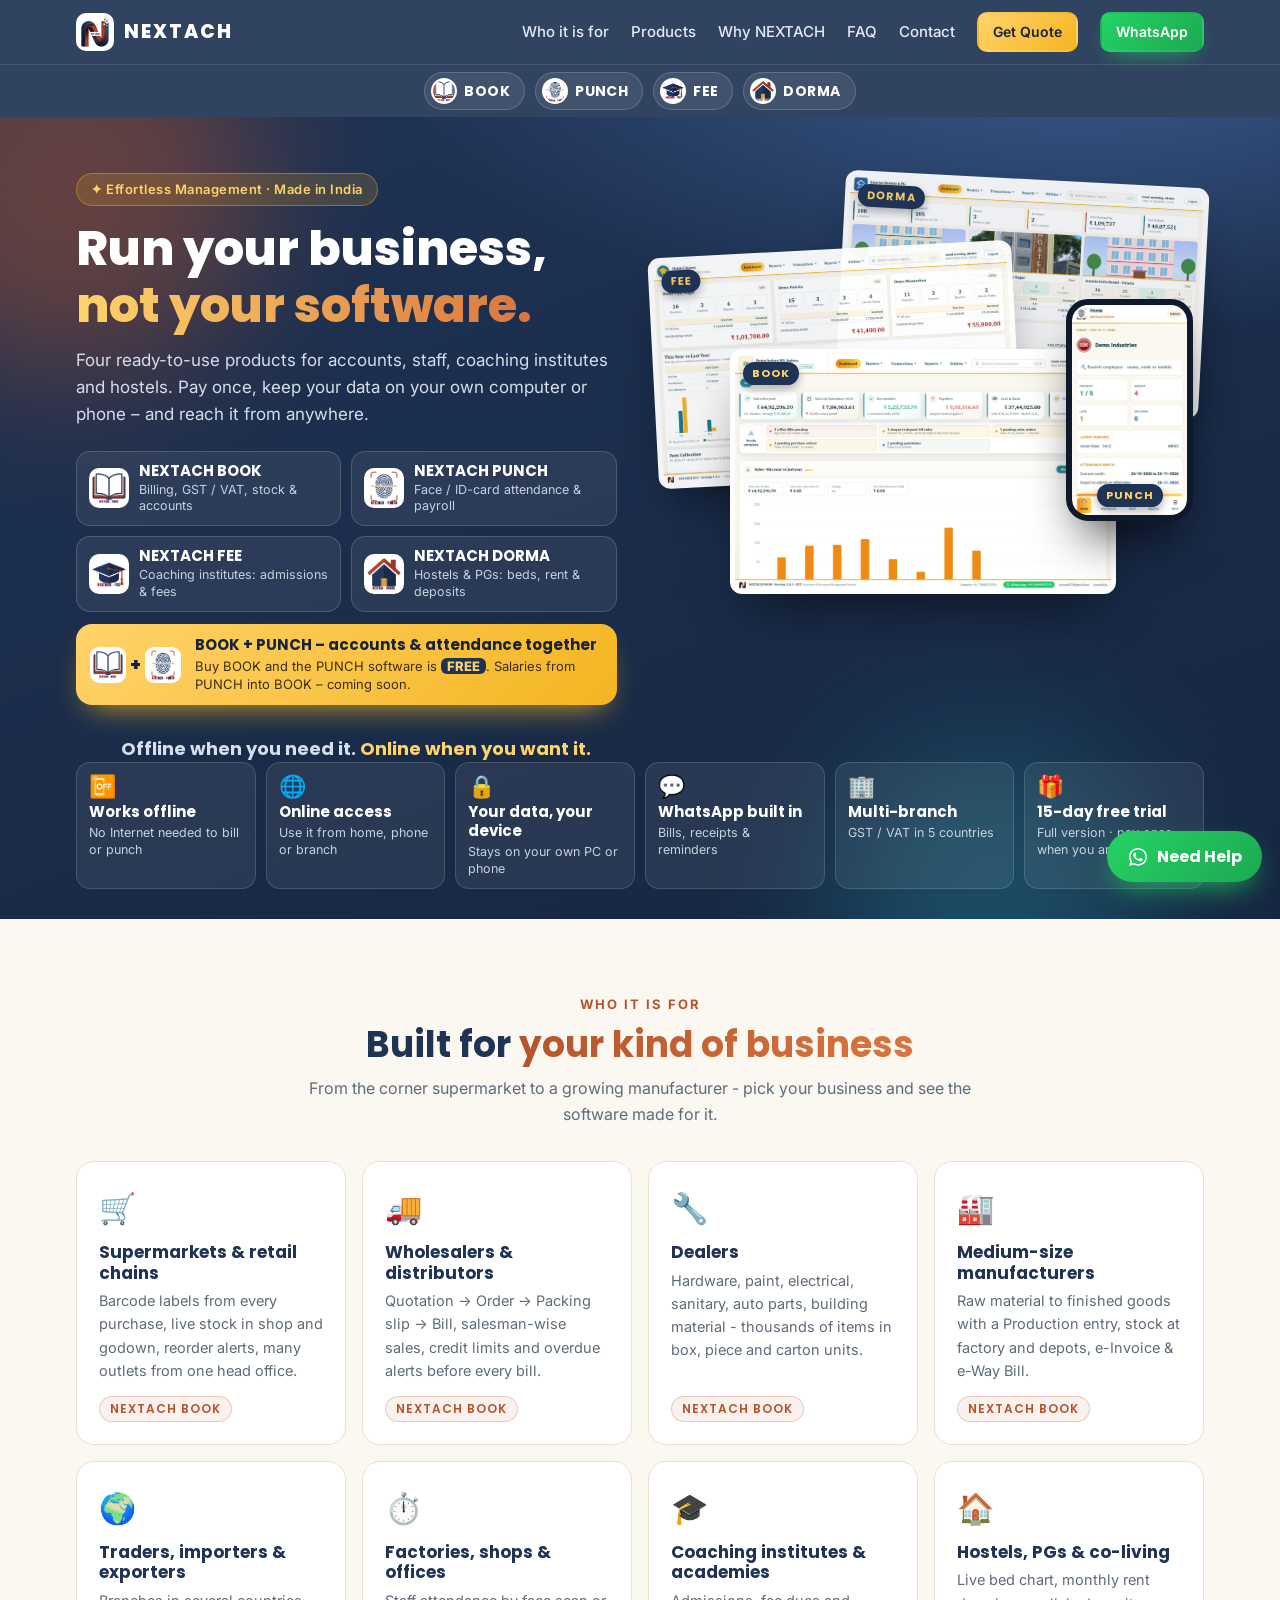
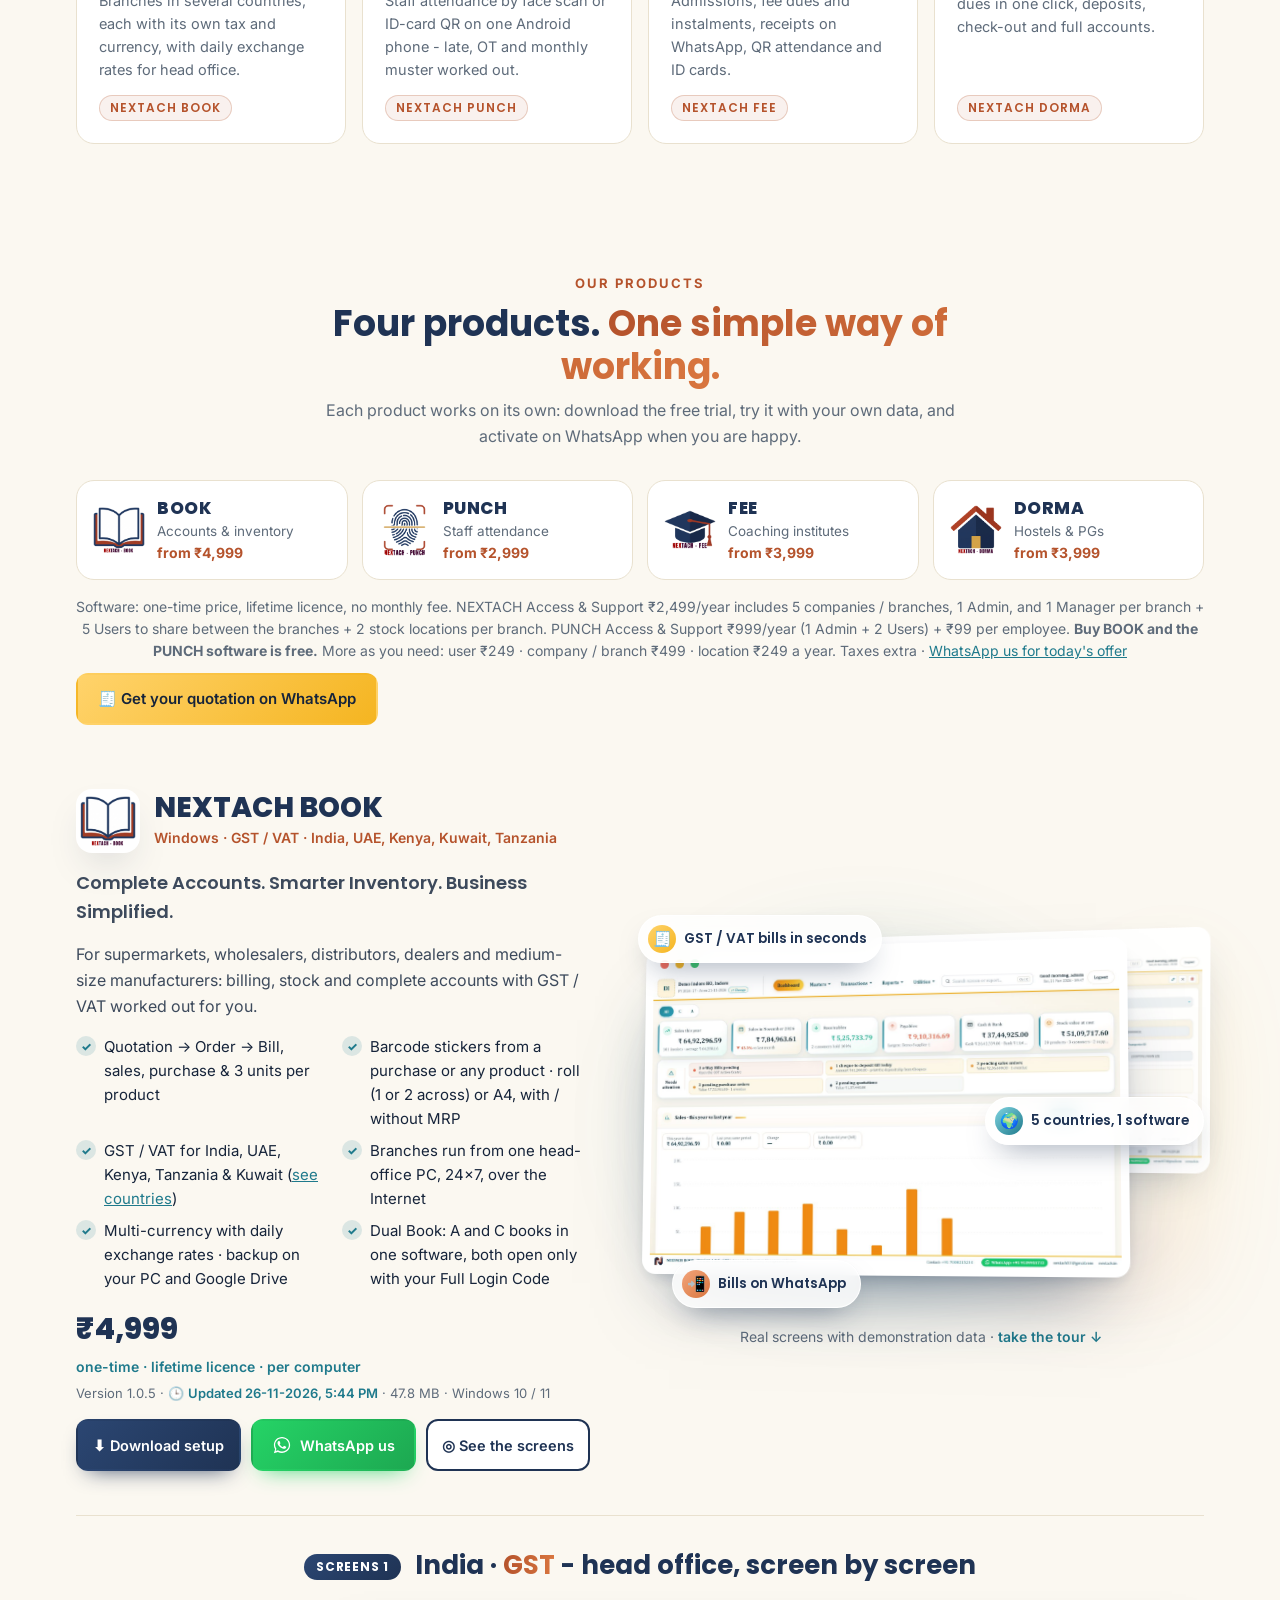
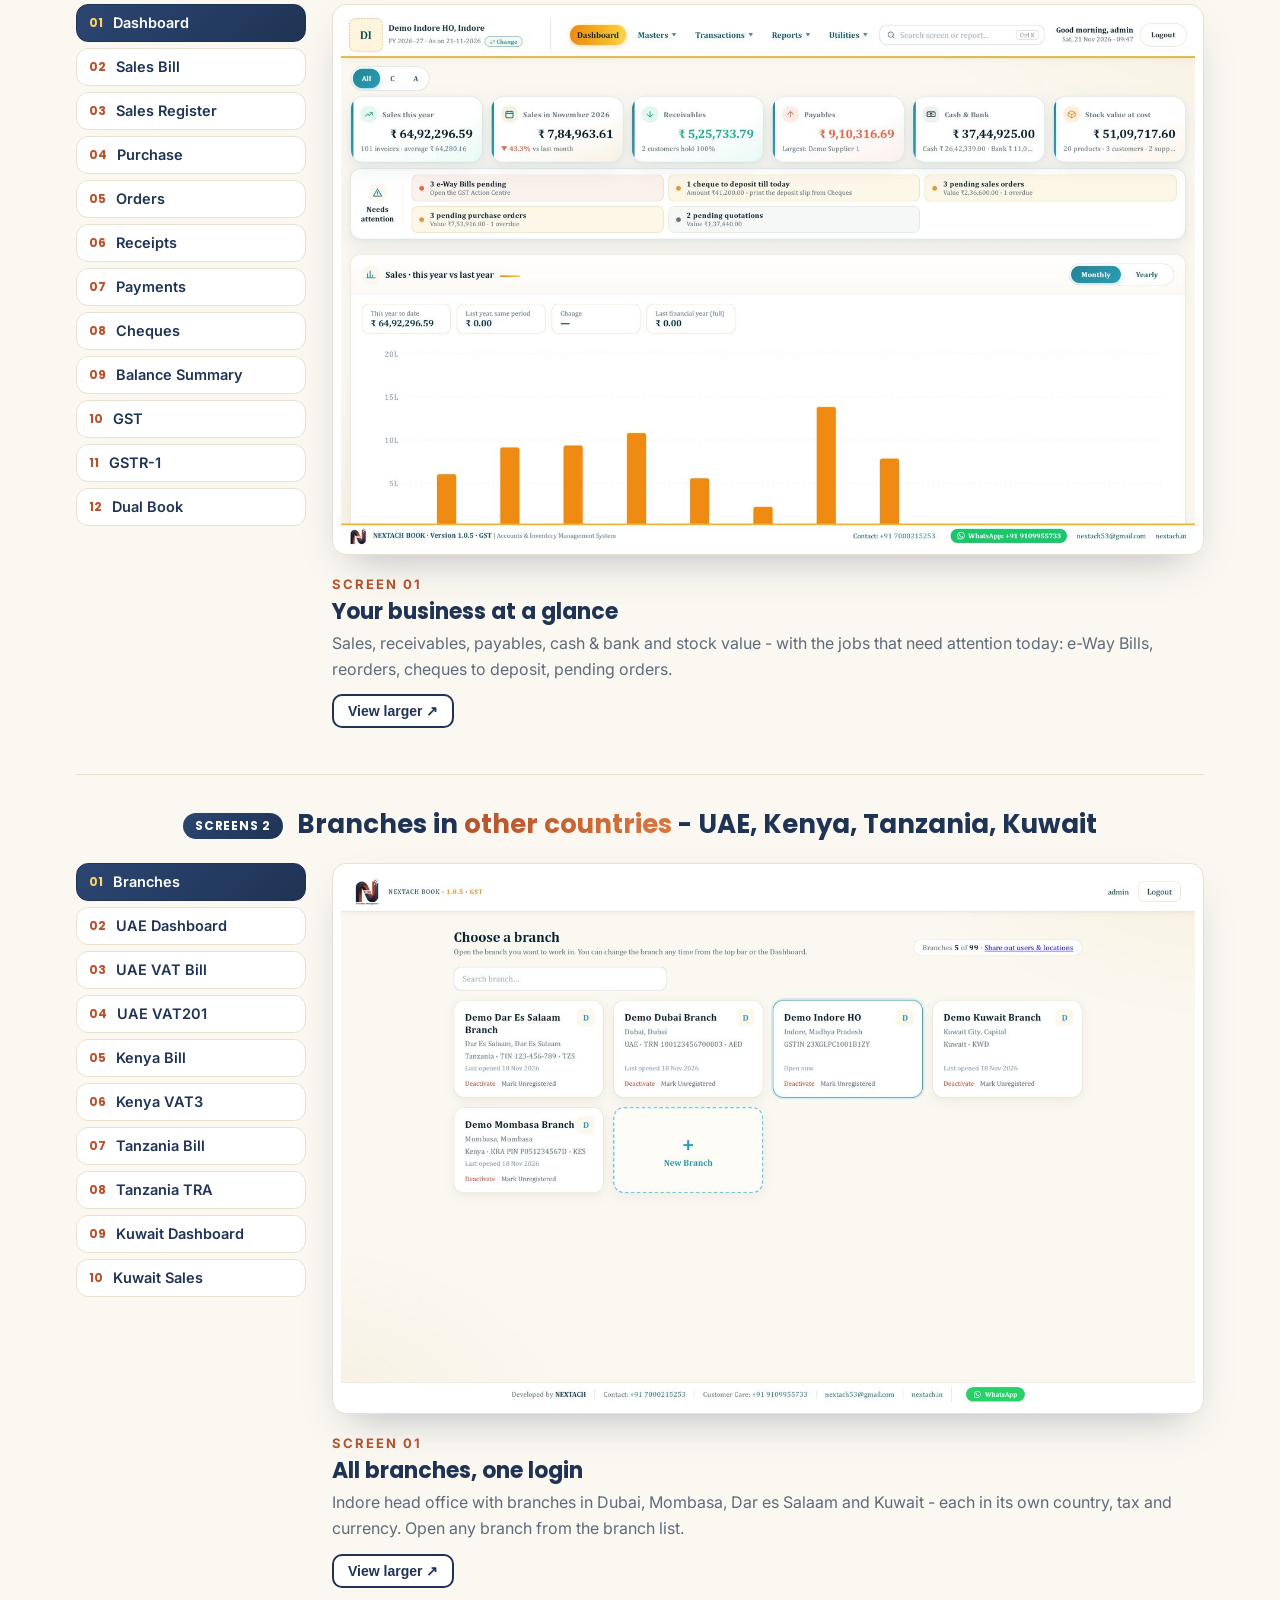
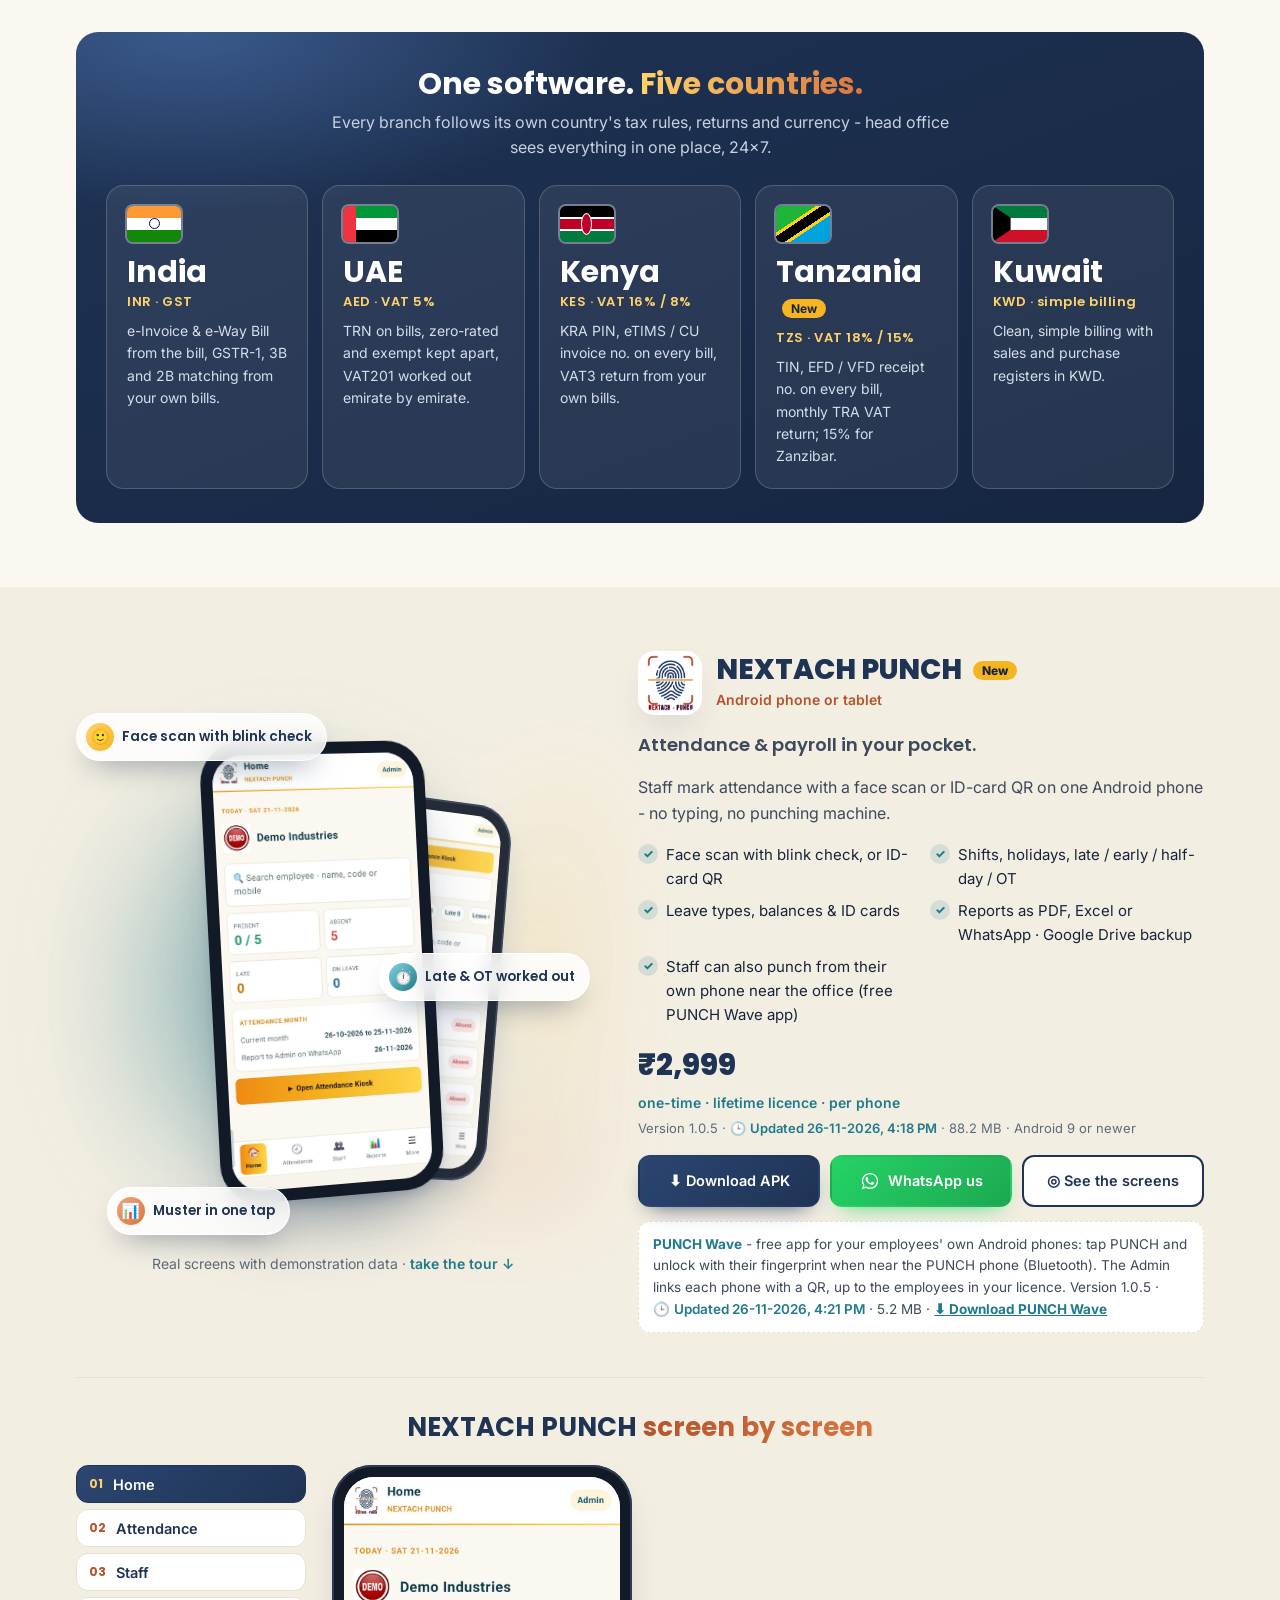
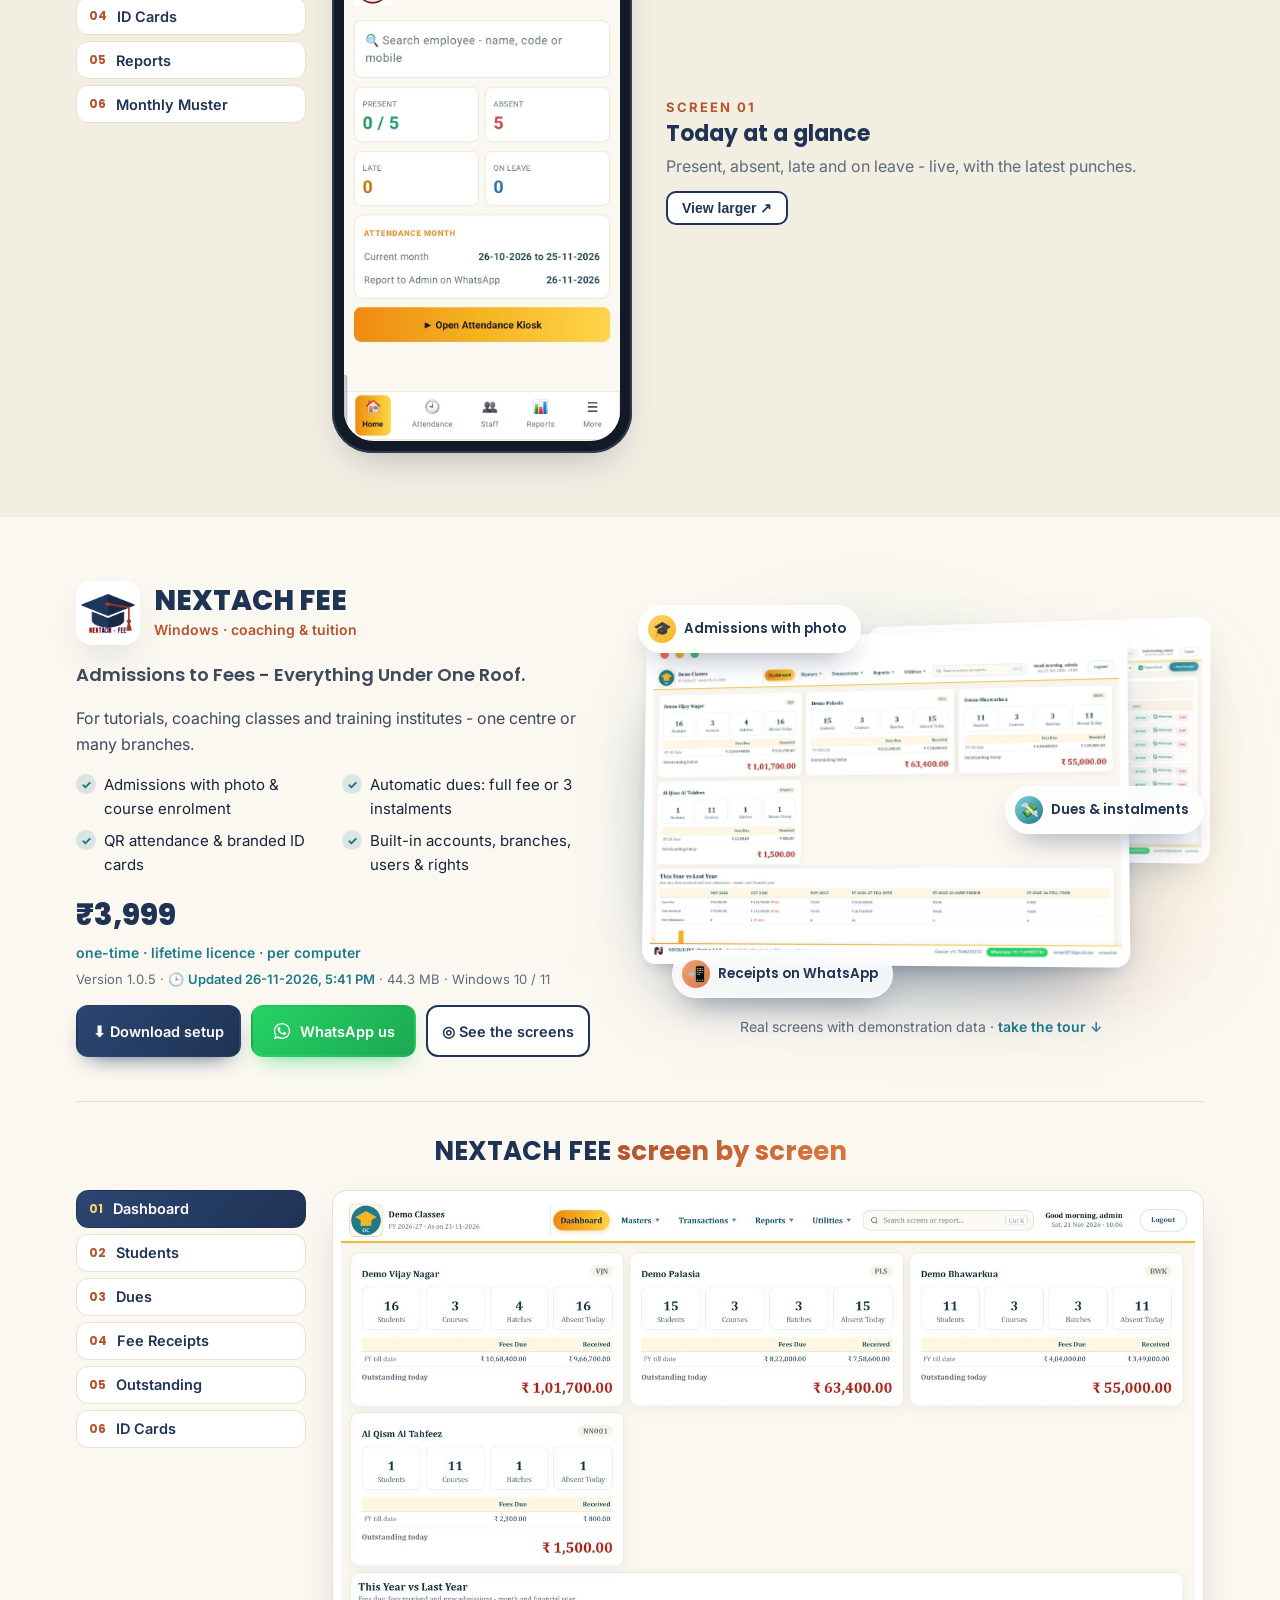
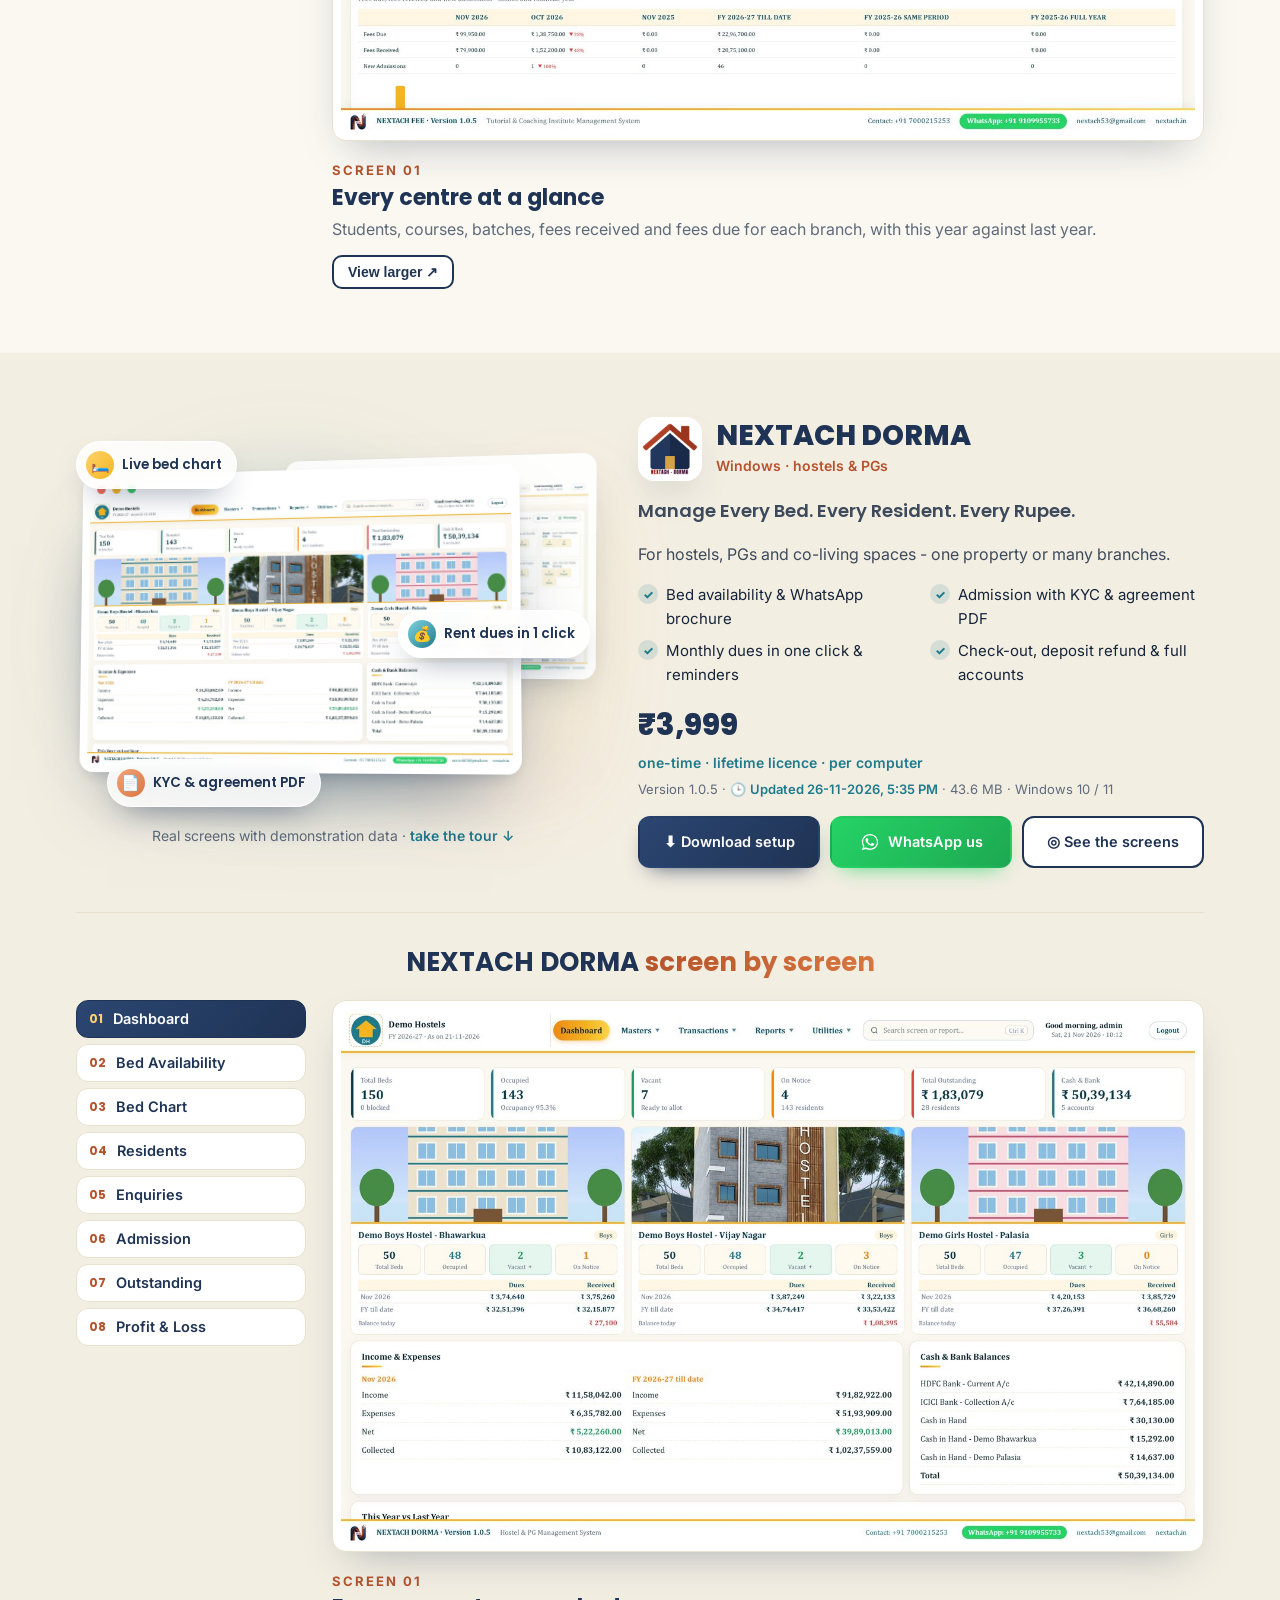
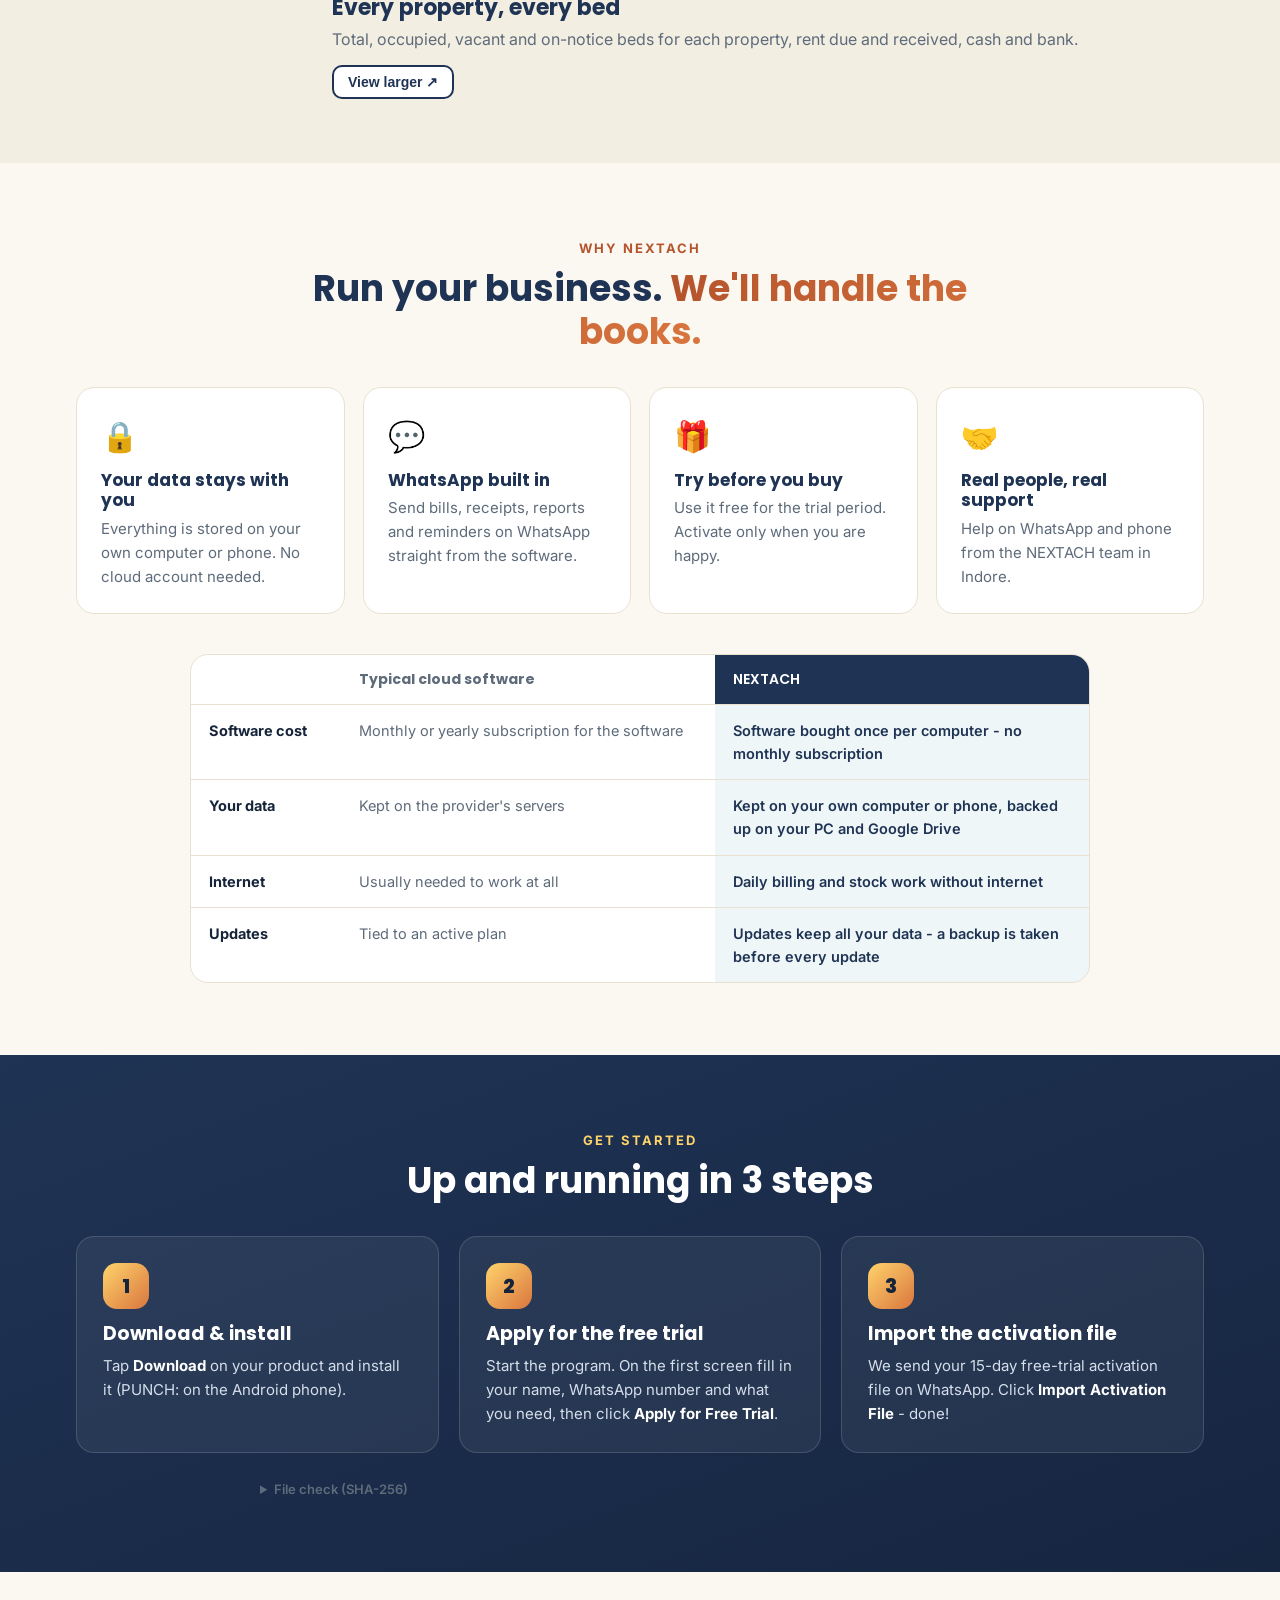
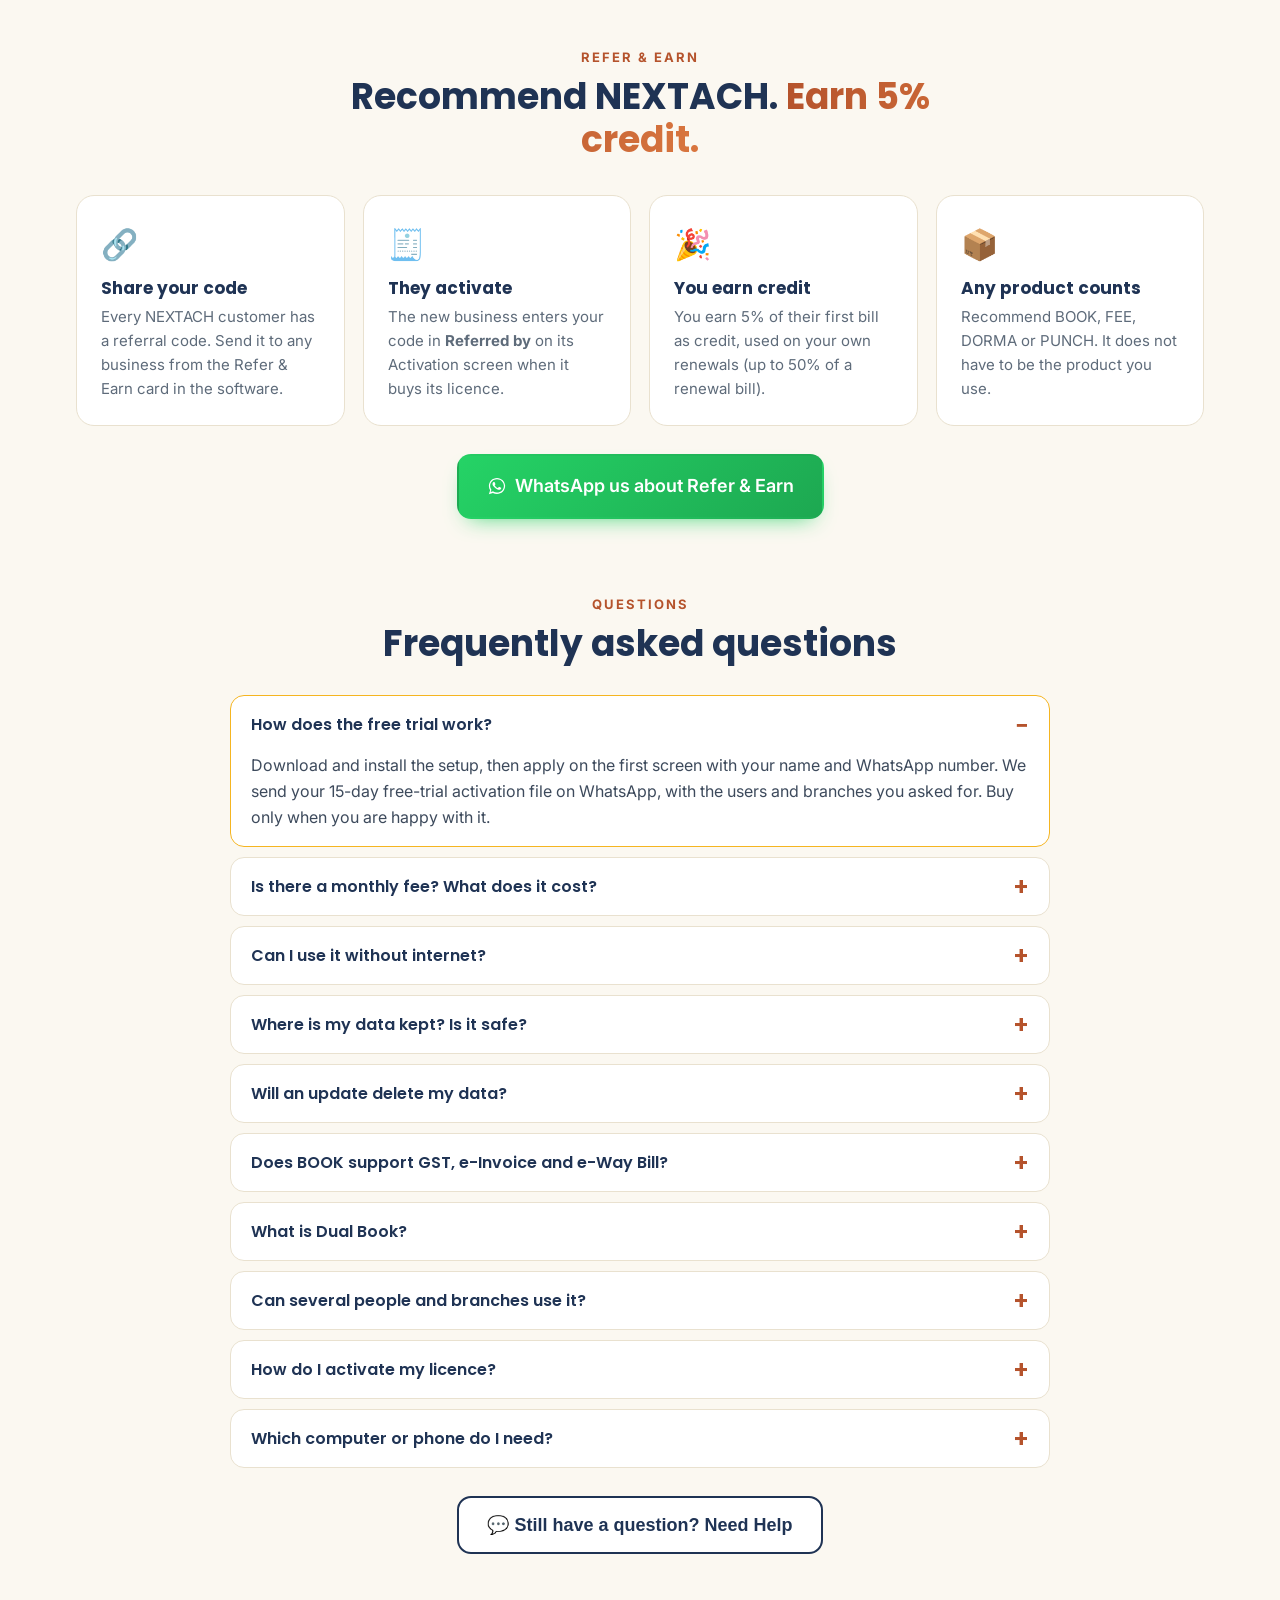
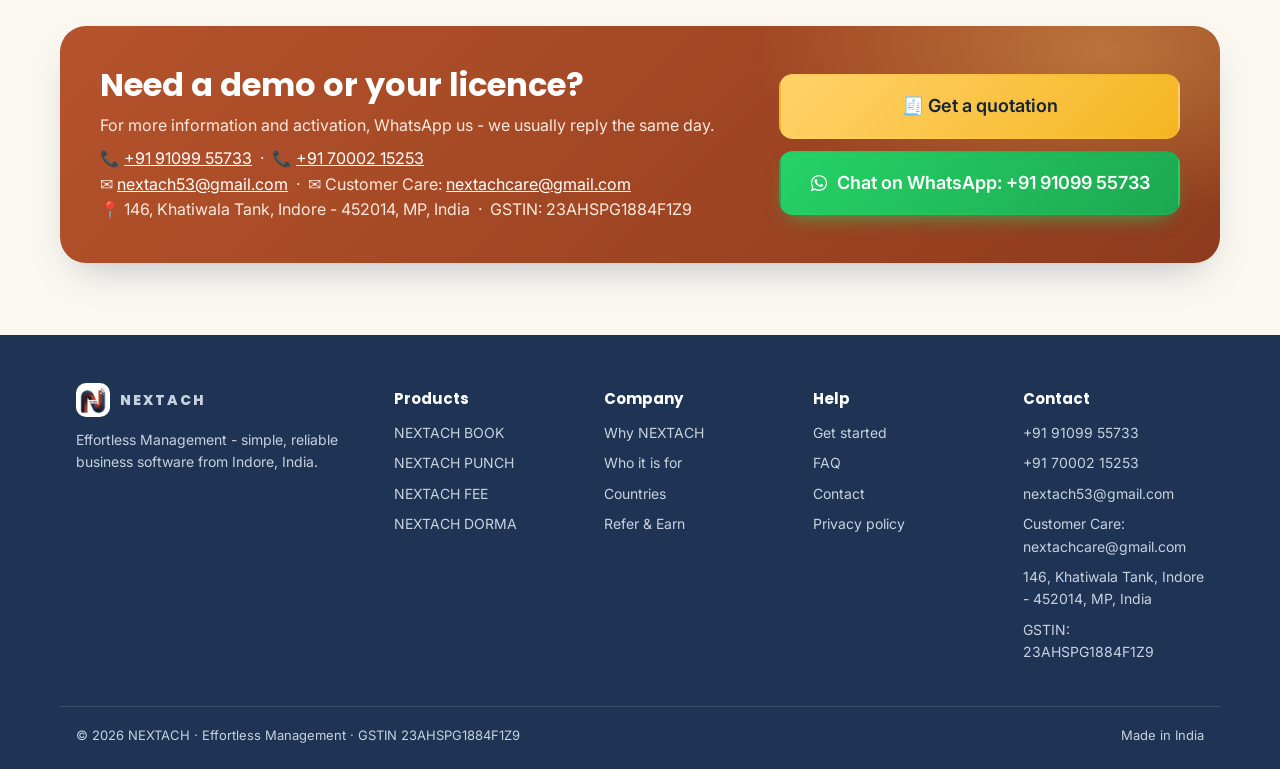
==== index.html @ a52c783b "Update index.html (Super Admin)" ====
<!doctype html>
<html lang="en">
<head>
<meta charset="utf-8">
<meta name="viewport" content="width=device-width, initial-scale=1">
<title>NEXTACH | GST Billing, Coaching, Hostel &amp; Attendance Software</title>
<meta name="description" content="NEXTACH BOOK billing, stock &amp; accounts for supermarkets, wholesalers, distributors, dealers and manufacturers (India, UAE, Kenya, Kuwait, Tanzania), FEE coaching institute, DORMA hostel &amp; PG and PUNCH staff attendance software. Free trial.">
<meta name="robots" content="index, follow">
<meta name="facebook-domain-verification" content="ey0d3hyro1dsozpzgpkhjetd9qcj24" />
<link rel="canonical" href="https://nextach.in/">
<meta property="og:type" content="website">
<meta property="og:site_name" content="NEXTACH">
<meta property="og:url" content="https://nextach.in/">
<meta property="og:title" content="NEXTACH | GST Billing, Coaching, Hostel &amp; Attendance Software">
<meta property="og:description" content="Simple, reliable business software developed in India: BOOK billing &amp; accounts, FEE for coaching institutes, DORMA for hostels &amp; PGs, PUNCH staff attendance. Free trial and free demo.">
<meta property="og:image" content="https://nextach.in/nextach_mark.png">
<meta name="twitter:card" content="summary">
<script type="application/ld+json">
{
  "@context": "https://schema.org",
  "@graph": [
    {
      "@type": "Organization",
      "@id": "https://nextach.in/#org",
      "name": "NEXTACH",
      "slogan": "Effortless Management",
      "url": "https://nextach.in/",
      "logo": "https://nextach.in/nextach_mark.png",
      "email": "nextach53@gmail.com",
      "telephone": ["+91-9109955733", "+91-7000215253"],
      "address": {"@type": "PostalAddress", "addressLocality": "Indore", "addressRegion": "Madhya Pradesh", "postalCode": "452014", "addressCountry": "IN"},
      "contactPoint": {"@type": "ContactPoint", "telephone": "+91-9109955733", "email": "nextachcare@gmail.com", "contactType": "customer support", "availableLanguage": ["English", "Hindi"]}
    },
    {"@type": "WebSite", "@id": "https://nextach.in/#site", "url": "https://nextach.in/", "name": "NEXTACH", "publisher": {"@id": "https://nextach.in/#org"}},
    {"@type": "SoftwareApplication", "name": "NEXTACH BOOK", "url": "https://nextach.in/#book", "applicationCategory": "BusinessApplication", "operatingSystem": "Windows",
     "description": "Accounts & inventory management for supermarkets, wholesalers, distributors, dealers and manufacturers: GST billing, e-Invoice and e-Way Bill, VAT for UAE, Kenya, Tanzania and Kuwait, branches and multi-currency.", "publisher": {"@id": "https://nextach.in/#org"}, "offers": {"@type": "Offer", "price": "4999", "priceCurrency": "INR"}},
    {"@type": "SoftwareApplication", "name": "NEXTACH FEE", "url": "https://nextach.in/#fee", "applicationCategory": "BusinessApplication", "operatingSystem": "Windows",
     "description": "Tutorial and coaching institute management: students, batches, fees, receipts and reminders.", "publisher": {"@id": "https://nextach.in/#org"}, "offers": {"@type": "Offer", "price": "3999", "priceCurrency": "INR"}},
    {"@type": "SoftwareApplication", "name": "NEXTACH DORMA", "url": "https://nextach.in/#dorma", "applicationCategory": "BusinessApplication", "operatingSystem": "Windows",
     "description": "Hostel and PG management: rooms, beds, occupancy, rent and receipts.", "publisher": {"@id": "https://nextach.in/#org"}, "offers": {"@type": "Offer", "price": "3999", "priceCurrency": "INR"}},
    {"@type": "SoftwareApplication", "name": "NEXTACH PUNCH", "url": "https://nextach.in/#punch", "applicationCategory": "BusinessApplication", "operatingSystem": "Android",
     "description": "Staff attendance and payroll app for factories, shops, offices, schools and hospitals.", "publisher": {"@id": "https://nextach.in/#org"}, "offers": {"@type": "Offer", "price": "2999", "priceCurrency": "INR"}}
  ]
}
</script>
<meta name="theme-color" content="#1F3354">
<link rel="icon" href="nextach_mark.png">
<link rel="preconnect" href="https://fonts.googleapis.com">
<link rel="preconnect" href="https://fonts.gstatic.com" crossorigin>
<link href="https://fonts.googleapis.com/css2?family=Inter:wght@400;500;600&family=Poppins:wght@600;700;800&display=swap" rel="stylesheet">
<link rel="stylesheet" href="style.css?v=360df4c6">
</head>
<body>
<svg width="0" height="0" style="position:absolute" aria-hidden="true"><symbol id="wa-ico" viewBox="0 0 32 32"><path fill="#fff" d="M16 3C8.8 3 3 8.7 3 15.8c0 2.5.7 4.9 2 7L3 29l6.4-2c2 1.1 4.3 1.7 6.6 1.7 7.2 0 13-5.7 13-12.8S23.2 3 16 3zm0 23.4c-2.1 0-4.1-.6-5.9-1.7l-.4-.3-3.8 1.2 1.2-3.7-.3-.4a10.4 10.4 0 0 1-1.8-5.7C5 9.9 9.9 5.2 16 5.2s11 4.7 11 10.6-4.9 10.6-11 10.6zm6-7.9c-.3-.2-2-1-2.3-1.1-.3-.1-.5-.2-.8.2-.2.3-.9 1.1-1.1 1.3-.2.2-.4.2-.7.1-.3-.2-1.4-.5-2.7-1.6-1-.9-1.7-2-1.9-2.3-.2-.3 0-.5.1-.7l.5-.6.3-.5c.1-.2 0-.4 0-.6l-1-2.5c-.3-.7-.6-.6-.8-.6h-.7c-.2 0-.6.1-.9.4-.3.3-1.2 1.1-1.2 2.8s1.2 3.2 1.4 3.4c.2.2 2.4 3.6 5.8 5 .8.4 1.5.6 2 .7.8.3 1.6.2 2.2.1.7-.1 2-.8 2.3-1.6.3-.8.3-1.5.2-1.6-.1-.1-.3-.2-.7-.4z"/></symbol></svg>

<header class="nav" id="top">
  <div class="wrap nav-in">
    <a class="logo" href="#top"><img src="nextach_mark.png" alt="">NEXTACH</a>
    <nav class="links">
      <a href="#businesses">Who it is for</a>
      <a href="#products">Products</a>
      <a href="#why">Why NEXTACH</a>
      <a href="#faq">FAQ</a>
      <a href="#contact">Contact</a>
      <a class="btn btn-quote btn-sm" href="quote.html">Get Quote</a>
      <a class="btn btn-wa btn-sm wa-help" href="#">WhatsApp</a>
    </nav>
  </div>
  <!-- 22-11-2026: one button per product, always on top -->
  <nav class="prod-bar" aria-label="Go to product">
    <div class="wrap prod-bar-in">
      <a href="#book"><img src="product_book.png" alt="">BOOK</a>
      <a href="#punch"><img src="product_punch.png" alt="">PUNCH</a>
      <a href="#fee"><img src="product_fee.png" alt="">FEE</a>
      <a href="#dorma"><img src="product_dorma.png" alt="">DORMA</a>
    </div>
  </nav>
</header>

<!-- ============ HERO (26-11-2026: all 4 products + BOOK + PUNCH, 4 screens, common features) ============ -->
<section class="hero hero2">
  <div class="blob b1"></div><div class="blob b2"></div>
  <div class="wrap hero-in">
    <div class="hero-text reveal">
      <span class="pill">✦ Effortless Management · Made in India</span>
      <h1>Run your business, <span class="hl">not your software.</span></h1>
      <p>Four ready-to-use products for accounts, staff, coaching institutes and hostels. Pay once, keep your data on your own computer or phone &ndash; and reach it from anywhere.</p>
      <div class="h2-prods">
        <a href="#book"><img src="product_book.png" alt=""><span><b>NEXTACH BOOK</b><small>Billing, GST / VAT, stock &amp; accounts</small></span></a>
        <a href="#punch"><img src="product_punch.png" alt=""><span><b>NEXTACH PUNCH</b><small>Face / ID-card attendance &amp; payroll</small></span></a>
        <a href="#fee"><img src="product_fee.png" alt=""><span><b>NEXTACH FEE</b><small>Coaching institutes: admissions &amp; fees</small></span></a>
        <a href="#dorma"><img src="product_dorma.png" alt=""><span><b>NEXTACH DORMA</b><small>Hostels &amp; PGs: beds, rent &amp; deposits</small></span></a>
      </div>
      <a class="h2-combo" href="#punch"><span class="h2-logos"><img src="product_book.png" alt=""><i>+</i><img src="product_punch.png" alt=""></span>
        <span><b>BOOK + PUNCH &ndash; accounts &amp; attendance together</b><small>Buy BOOK and the PUNCH software is <em>FREE</em>. Salaries from PUNCH into BOOK &ndash; coming soon.</small></span></a>
    </div>
    <div class="h2-art reveal" aria-label="Screens of the four NEXTACH products">
      <figure class="h2-scr s-dorma"><img src="shot_dorma.jpg" alt="NEXTACH DORMA bed chart"><figcaption>DORMA</figcaption></figure>
      <figure class="h2-scr s-fee"><img src="shot_fee.jpg" alt="NEXTACH FEE dashboard"><figcaption>FEE</figcaption></figure>
      <figure class="h2-scr s-book"><img src="shot_book.jpg" alt="NEXTACH BOOK dashboard"><figcaption>BOOK</figcaption></figure>
      <figure class="h2-phone"><img src="punch_home.jpg" alt="NEXTACH PUNCH app"><figcaption>PUNCH</figcaption></figure>
    </div>
  </div>
  <div class="wrap h2-feat-wrap reveal">
    <p class="h2-tag">Offline when you need it. <span>Online when you want it.</span></p>
    <ul class="h2-feats">
      <li><span>📴</span><b>Works offline</b><small>No Internet needed to bill or punch</small></li>
      <li><span>🌐</span><b>Online access</b><small>Use it from home, phone or branch</small></li>
      <li><span>🔒</span><b>Your data, your device</b><small>Stays on your own PC or phone</small></li>
      <li><span>💬</span><b>WhatsApp built in</b><small>Bills, receipts &amp; reminders</small></li>
      <li><span>🏢</span><b>Multi-branch</b><small>GST / VAT in 5 countries</small></li>
      <li><span>🎁</span><b>15-day free trial</b><small>Full version &middot; pay once when you are happy</small></li>
    </ul>
  </div>
</section>

<!-- ============ BUSINESSES (14-11-2026) ============ -->
<section class="biz" id="businesses">
  <div class="wrap">
    <div class="head reveal">
      <span class="eyebrow">Who it is for</span>
      <h2>Built for <span class="accent">your kind of business</span></h2>
      <p>From the corner supermarket to a growing manufacturer - pick your business and see the software made for it.</p>
    </div>
    <div class="biz-grid">
      <a class="biz-card reveal" href="#book"><span class="ic">🛒</span><h4>Supermarkets &amp; retail chains</h4><p>Barcode labels from every purchase, live stock in shop and godown, reorder alerts, many outlets from one head office.</p><span class="tag">NEXTACH BOOK</span></a>
      <a class="biz-card reveal" href="#book"><span class="ic">🚚</span><h4>Wholesalers &amp; distributors</h4><p>Quotation → Order → Packing slip → Bill, salesman-wise sales, credit limits and overdue alerts before every bill.</p><span class="tag">NEXTACH BOOK</span></a>
      <a class="biz-card reveal" href="#book"><span class="ic">🔧</span><h4>Dealers</h4><p>Hardware, paint, electrical, sanitary, auto parts, building material - thousands of items in box, piece and carton units.</p><span class="tag">NEXTACH BOOK</span></a>
      <a class="biz-card reveal" href="#book"><span class="ic">🏭</span><h4>Medium-size manufacturers</h4><p>Raw material to finished goods with a Production entry, stock at factory and depots, e-Invoice &amp; e-Way Bill.</p><span class="tag">NEXTACH BOOK</span></a>
      <a class="biz-card reveal" href="#book"><span class="ic">🌍</span><h4>Traders, importers &amp; exporters</h4><p>Branches in several countries, each with its own tax and currency, with daily exchange rates for head office.</p><span class="tag">NEXTACH BOOK</span></a>
      <a class="biz-card reveal" href="#punch"><span class="ic">⏱️</span><h4>Factories, shops &amp; offices</h4><p>Staff attendance by face scan or ID-card QR on one Android phone - late, OT and monthly muster worked out.</p><span class="tag">NEXTACH PUNCH</span></a>
      <a class="biz-card reveal" href="#fee"><span class="ic">🎓</span><h4>Coaching institutes &amp; academies</h4><p>Admissions, fee dues and instalments, receipts on WhatsApp, QR attendance and ID cards.</p><span class="tag">NEXTACH FEE</span></a>
      <a class="biz-card reveal" href="#dorma"><span class="ic">🏠</span><h4>Hostels, PGs &amp; co-living</h4><p>Live bed chart, monthly rent dues in one click, deposits, check-out and full accounts.</p><span class="tag">NEXTACH DORMA</span></a>
    </div>
  </div>
</section>

<!-- ============ PRODUCTS (15-11-2026: one section per product - text, showcase, screen tour (22-11-2026: videos removed)) ============ -->
<main id="products">
  <div class="wrap head reveal prod-head">
    <span class="eyebrow">Our products</span>
    <h2>Four products. <span class="accent">One simple way of working.</span></h2>
    <p>Each product works on its own: download the free trial, try it with your own data, and activate on WhatsApp when you are happy.</p>
  </div>
  <nav class="wrap prod-jump reveal" aria-label="Products">
    <a href="#book"><img src="product_book.png" alt=""><b>BOOK</b><small>Accounts &amp; inventory<span class="pf" data-nx-price="NX-BOOK">from ₹4,999</span></small></a>
    <a href="#punch"><img src="product_punch.png" alt=""><b>PUNCH</b><small>Staff attendance<span class="pf" data-nx-price="NX-PUNCH">from ₹2,999</span></small></a>
    <a href="#fee"><img src="product_fee.png" alt=""><b>FEE</b><small>Coaching institutes<span class="pf" data-nx-price="NX-FEE">from ₹3,999</span></small></a>
    <a href="#dorma"><img src="product_dorma.png" alt=""><b>DORMA</b><small>Hostels &amp; PGs<span class="pf" data-nx-price="NX-DORMA">from ₹3,999</span></small></a>
  </nav>
  <p class="wrap price-note reveal" data-nx-price="note">Software: one-time price, lifetime licence, no monthly fee. NEXTACH Access &amp; Support ₹2,499/year includes 5 companies / branches, 1 Admin, and 1 Manager per branch + 5 Users to share between the branches + 2 stock locations per branch. PUNCH Access &amp; Support ₹999/year (1 Admin + 2 Users) + ₹99 per employee. <b>Buy BOOK and the PUNCH software is free.</b> More as you need: user ₹249 · company / branch ₹499 · location ₹249 a year. Taxes extra · <a class="wa-help" href="#">WhatsApp us for today's offer</a></p>
  <p class="wrap price-cta reveal"><a class="btn btn-quote" href="quote.html">🧾 Get your quotation on WhatsApp</a></p>

  <section class="product reveal" id="book" data-product="NEXTACH BOOK">
    <div class="wrap">
      <div class="p-in">
      <div class="p-text">
        <div class="p-title"><img src="product_book.png" alt=""><div><h3>NEXTACH BOOK</h3><span class="plat">Windows · GST / VAT · India, UAE, Kenya, Kuwait, Tanzania</span></div></div>
        <p class="tagline">Complete Accounts. Smarter Inventory. Business Simplified.</p>
        <p>For supermarkets, wholesalers, distributors, dealers and medium-size manufacturers: billing, stock and complete accounts with GST / VAT worked out for you.</p>
        <ul class="ticks">
          <li>Quotation → Order → Bill, sales, purchase &amp; 3 units per product</li>
          <li>Barcode stickers from a purchase or any product · roll (1 or 2 across) or A4, with / without MRP</li>
          <li>GST / VAT for India, UAE, Kenya, Tanzania &amp; Kuwait (<a href="#countries">see countries</a>)</li>
          <li>Branches run from one head-office PC, 24×7, over the Internet</li>
          <li>Multi-currency with daily exchange rates · backup on your PC and Google Drive</li>
          <li>Dual Book: A and C books in one software, both open only with your Full Login Code</li>
        </ul>
        <p class="price" data-nx-price="NX-BOOK" data-unit="per computer"><span class="now">₹4,999</span><span class="once">one-time · lifetime licence · per computer</span></p>
        <p class="meta">Version 1.0.5 · <span class="upd" title="Date and time this file was last updated (India time)">Updated 26-11-2026, 5:44 PM</span> · 47.8 MB · Windows 10 / 11</p>
        <div class="actions"><a class="btn btn-main dl" data-file="NEXTACH_BOOK_Setup_V1.0.5.exe" href="#">⬇ Download setup</a><a class="btn btn-wa act" title="WhatsApp for more information and activation"><svg class="wa-ico" viewBox="0 0 32 32" aria-hidden="true"><use href="#wa-ico"></use></svg>WhatsApp us</a><a class="btn btn-line" href="#book-tour" title="See every screen of NEXTACH BOOK">◎ See the screens</a></div>
      </div>
      <div class="p-art"><a class="showcase sc-browser" href="#book-tour" aria-label="See the NEXTACH BOOK screens"><span class="sc-glow" aria-hidden="true"></span><div class="browser sc-back"><i></i><i></i><i></i><img src="tour_book_sale_entry.jpg" alt="" loading="lazy"></div><div class="browser sc-front"><i></i><i></i><i></i><img src="tour_book_dashboard.jpg" alt="NEXTACH BOOK screen with demonstration data" loading="lazy"></div><span class="sc-chip c1"><b>🧾</b>GST / VAT bills in seconds</span><span class="sc-chip c2"><b>🌍</b>5 countries, 1 software</span><span class="sc-chip c3"><b>📲</b>Bills on WhatsApp</span></a><p class="p-cap">Real screens with demonstration data · <a href="#book-tour">take the tour ↓</a></p></div>
      </div>
      <div class="p-tour" id="book-tour">
        <h4 class="tour-head"><span class="tour-k">Screens 1</span> India · <span class="accent">GST</span> - head office, screen by screen</h4>
        <div class="tour-in">
          <div class="tour-tabs" role="tablist" aria-label="NEXTACH BOOK India GST screens">
          <button type="button" role="tab" class="on" data-img="tour_book_dashboard.jpg" data-t="Your business at a glance" data-d="Sales, receivables, payables, cash &amp; bank and stock value - with the jobs that need attention today: e-Way Bills, reorders, cheques to deposit, pending orders."><b>01</b>Dashboard</button>
          <button type="button" role="tab" data-img="tour_book_sale_entry.jpg" data-t="GST bill in seconds" data-d="A saved GST bill: pick the customer and products - CGST + SGST or IGST, HSN, e-Way Bill and Transporter details are worked out for you. Print, PDF or WhatsApp."><b>02</b>Sales Bill</button>
          <button type="button" role="tab" data-img="tour_book_sales.jpg" data-t="Every sale in one list" data-d="Search in several words, filter by date, print, WhatsApp or Excel - edit, print or send any bill from its row."><b>03</b>Sales Register</button>
          <button type="button" role="tab" data-img="tour_book_purchase.jpg" data-t="Purchases that update stock" data-d="Supplier bills with lot, invoice no. and amount - stock and the supplier&#x27;s balance change at once."><b>04</b>Purchase</button>
          <button type="button" role="tab" data-img="tour_book_orders.jpg" data-t="Quotation → Order → Bill" data-d="Quotations, sales and purchase orders, packing slips, pendency and reorder / auto PO - convert one into the next in a click."><b>05</b>Orders</button>
          <button type="button" role="tab" data-img="tour_book_receipt.jpg" data-t="Receipts from customers" data-d="Cash, cheque or bank receipts, deposited into the right bank account, with the customer&#x27;s balance updated."><b>06</b>Receipts</button>
          <button type="button" role="tab" data-img="tour_book_payments.jpg" data-t="Payments and expenses" data-d="Pay suppliers, salaries, rent, electricity and other expenses from cash or bank."><b>07</b>Payments</button>
          <button type="button" role="tab" data-img="tour_book_cheques.jpg" data-t="Cheques under control" data-d="Pending, due today and bounced cheques, deposit slip printing and bank reconciliation."><b>08</b>Cheques</button>
          <button type="button" role="tab" data-img="tour_book_balance.jpg" data-t="Who owes what" data-d="Customer, supplier, salesman, account-head, cash &amp; bank and stock balances - opening, debit, credit and closing."><b>09</b>Balance Summary</button>
          <button type="button" role="tab" data-img="tour_book_gst.jpg" data-t="GST Action Centre" data-d="e-Invoice, e-Way Bill, GSTR-1, GSTR-3B, CMP-08 and GSTR-2B matching - with the bills that still need action."><b>10</b>GST</button>
          <button type="button" role="tab" data-img="tour_book_gstr1.jpg" data-t="GSTR-1 from your own bills" data-d="B2B, B2C, credit notes and HSN summary of the month, ready as Excel or JSON for the GST portal - no re-typing."><b>11</b>GSTR-1</button>
          <button type="button" role="tab" data-img="tour_book_dualbook.jpg" data-t="Dual Book - A and C" data-d="Two books in one software. Every entry is marked A or C, and reports show All, A or C. Both books open only with your Full Login Code - other users see A."><b>12</b>Dual Book</button>
          </div>
          <figure class="tour-view">
            <div class="browser"><img class="tour-img" src="tour_book_dashboard.jpg" alt="NEXTACH BOOK Dashboard screen with demonstration data" loading="lazy"></div>
            <figcaption><span class="eyebrow tour-n">Screen 01</span><h3 class="tour-t">Your business at a glance</h3><p class="tour-d">Sales, receivables, payables, cash &amp; bank and stock value - with the jobs that need attention today: e-Way Bills, reorders, cheques to deposit, pending orders.</p>
              <button type="button" class="btn btn-line btn-sm tour-big">View larger ↗</button></figcaption>
          </figure>
        </div>
      </div>
      <div class="p-tour p-tour-world">
        <h4 class="tour-head"><span class="tour-k">Screens 2</span> Branches in <span class="accent">other countries</span> - UAE, Kenya, Tanzania, Kuwait</h4>
        <div class="tour-in">
          <div class="tour-tabs" role="tablist" aria-label="NEXTACH BOOK branches in other countries">
          <button type="button" role="tab" class="on" data-img="tour_bookw_branches.jpg" data-t="All branches, one login" data-d="Indore head office with branches in Dubai, Mombasa, Dar es Salaam and Kuwait - each in its own country, tax and currency. Open any branch from the branch list."><b>01</b>Branches</button>
          <button type="button" role="tab" data-img="tour_bookw_uae_dashboard.jpg" data-t="UAE branch in AED" data-d="The Dubai branch dashboard: sales, receivables, payables, cash &amp; bank and stock - all in AED."><b>02</b>UAE Dashboard</button>
          <button type="button" role="tab" data-img="tour_bookw_uae_bill.jpg" data-t="UAE VAT bill" data-d="Customer TRN, VAT 5 % - zero-rated and exempt items kept apart on the same bill."><b>03</b>UAE VAT Bill</button>
          <button type="button" role="tab" data-img="tour_bookw_uae_vat.jpg" data-t="VAT201 by emirate" data-d="Standard-rated supplies Dubai, Sharjah, Abu Dhabi ... and input VAT, box by box as on EmaraTax."><b>04</b>UAE VAT201</button>
          <button type="button" role="tab" data-img="tour_bookw_kenya_bill.jpg" data-t="Kenya bill with eTIMS" data-d="KRA PIN, VAT 16 % and the eTIMS / CU invoice no. on every A bill, in KES."><b>05</b>Kenya Bill</button>
          <button type="button" role="tab" data-img="tour_bookw_kenya_vat.jpg" data-t="Kenya VAT3" data-d="Output and input VAT for iTax, with the eTIMS numbers - bills still waiting for their number are shown."><b>06</b>Kenya VAT3</button>
          <button type="button" role="tab" data-img="tour_bookw_tanzania_bill.jpg" data-t="Tanzania bill with EFD" data-d="TIN, VAT 18 % and the EFD / VFD receipt no. on every A bill, in TZS."><b>07</b>Tanzania Bill</button>
          <button type="button" role="tab" data-img="tour_bookw_tanzania_vat.jpg" data-t="Tanzania TRA return" data-d="Monthly TRA VAT return from your own bills - standard, zero-rated and exempt apart."><b>08</b>Tanzania TRA</button>
          <button type="button" role="tab" data-img="tour_bookw_kuwait_dashboard.jpg" data-t="Kuwait branch in KWD" data-d="Simple billing without VAT - the dashboard in KWD with three decimals."><b>09</b>Kuwait Dashboard</button>
          <button type="button" role="tab" data-img="tour_bookw_kuwait_sales.jpg" data-t="Kuwait sales register" data-d="Every sale of the Kuwait branch in one list - print, WhatsApp or Excel."><b>10</b>Kuwait Sales</button>
          </div>
          <figure class="tour-view">
            <div class="browser"><img class="tour-img" src="tour_bookw_branches.jpg" alt="NEXTACH BOOK branch list with demonstration data" loading="lazy"></div>
            <figcaption><span class="eyebrow tour-n">Screen 01</span><h3 class="tour-t">All branches, one login</h3><p class="tour-d">Indore head office with branches in Dubai, Mombasa, Dar es Salaam and Kuwait - each in its own country, tax and currency. Open any branch from the branch list.</p>
              <button type="button" class="btn btn-line btn-sm tour-big">View larger ↗</button></figcaption>
          </figure>
        </div>
      </div>
      <div class="cty-panel" id="countries">
        <h4>One software. <span class="hl">Five countries.</span></h4>
        <p>Every branch follows its own country's tax rules, returns and currency - head office sees everything in one place, 24×7.</p>
    <div class="cty-grid">
      <div class="cty-card reveal"><i class="fl in"><b></b></i><h4>India</h4><span class="cur">INR · GST</span><p>e-Invoice &amp; e-Way Bill from the bill, GSTR-1, 3B and 2B matching from your own bills.</p></div>
      <div class="cty-card reveal"><i class="fl ae"></i><h4>UAE</h4><span class="cur">AED · VAT 5%</span><p>TRN on bills, zero-rated and exempt kept apart, VAT201 worked out emirate by emirate.</p></div>
      <div class="cty-card reveal"><i class="fl ke"><b></b></i><h4>Kenya</h4><span class="cur">KES · VAT 16% / 8%</span><p>KRA PIN, eTIMS / CU invoice no. on every bill, VAT3 return from your own bills.</p></div>
      <div class="cty-card reveal"><i class="fl tz"></i><h4>Tanzania <em class="new">New</em></h4><span class="cur">TZS · VAT 18% / 15%</span><p>TIN, EFD / VFD receipt no. on every bill, monthly TRA VAT return; 15% for Zanzibar.</p></div>
      <div class="cty-card reveal"><i class="fl kw"></i><h4>Kuwait</h4><span class="cur">KWD · simple billing</span><p>Clean, simple billing with sales and purchase registers in KWD.</p></div>
    </div>
      </div>
    </div>
  </section>

  <section class="product alt reveal" id="punch" data-product="NEXTACH PUNCH">
    <div class="wrap">
      <div class="p-in">
      <div class="p-text">
        <div class="p-title"><img src="product_punch.png" alt=""><div><h3>NEXTACH PUNCH <em class="new">New</em></h3><span class="plat">Android phone or tablet</span></div></div>
        <p class="tagline">Attendance &amp; payroll in your pocket.</p>
        <p>Staff mark attendance with a face scan or ID-card QR on one Android phone - no typing, no punching machine.</p>
        <ul class="ticks">
          <li>Face scan with blink check, or ID-card QR</li>
          <li>Shifts, holidays, late / early / half-day / OT</li>
          <li>Leave types, balances &amp; ID cards</li>
          <li>Reports as PDF, Excel or WhatsApp · Google Drive backup</li>
          <li>Staff can also punch from their own phone near the office (free PUNCH Wave app)</li>
        </ul>
        <p class="price" data-nx-price="NX-PUNCH" data-unit="per phone"><span class="now">₹2,999</span><span class="once">one-time · lifetime licence · per phone</span></p>
        <p class="meta">Version 1.0.5 · <span class="upd" title="Date and time this file was last updated (India time)">Updated 26-11-2026, 4:18 PM</span> · 88.2 MB · Android 9 or newer</p>
        <div class="actions"><a class="btn btn-main dl" data-file="NEXTACH_PUNCH_V1.0.5.apk" href="#">⬇ Download APK</a><a class="btn btn-wa act" title="WhatsApp for more information and activation"><svg class="wa-ico" viewBox="0 0 32 32" aria-hidden="true"><use href="#wa-ico"></use></svg>WhatsApp us</a><a class="btn btn-line" href="#punch-tour" title="See every screen of NEXTACH PUNCH">◎ See the screens</a></div>
        <p class="wave-dl" id="wave" data-product="NEXTACH PUNCH WAVE"><b>PUNCH Wave</b> - free app for your employees' own Android phones: tap PUNCH and unlock with their fingerprint when near the PUNCH phone (Bluetooth). The Admin links each phone with a QR, up to the employees in your licence. <span data-meta="PUNCH_WAVE">Version 1.0.5 · <span class="upd" title="Date and time this file was last updated (India time)">Updated 26-11-2026, 4:21 PM</span> · 5.2 MB</span> · <a class="dl" data-file="NEXTACH_PUNCH_WAVE_V1.0.5.apk" href="#">⬇ Download PUNCH Wave</a></p>
      </div>
      <div class="p-art"><a class="showcase sc-phone" href="#punch-tour" aria-label="See the NEXTACH PUNCH screens"><span class="sc-glow" aria-hidden="true"></span><div class="phone sc-back"><div class="screen"><img src="tour_punch_attendance.jpg" alt="" loading="lazy"></div></div><div class="phone sc-front"><div class="screen"><img src="tour_punch_home.jpg" alt="NEXTACH PUNCH screen with demonstration data" loading="lazy"></div></div><span class="sc-chip c1"><b>🙂</b>Face scan with blink check</span><span class="sc-chip c2"><b>⏱️</b>Late &amp; OT worked out</span><span class="sc-chip c3"><b>📊</b>Muster in one tap</span></a><p class="p-cap">Real screens with demonstration data · <a href="#punch-tour">take the tour ↓</a></p></div>
      </div>
      <div class="p-tour p-tour-phone" id="punch-tour">
        <h4 class="tour-head">NEXTACH PUNCH <span class="accent">screen by screen</span></h4>
        <div class="tour-in">
          <div class="tour-tabs" role="tablist" aria-label="NEXTACH PUNCH screens">
          <button type="button" role="tab" class="on" data-img="tour_punch_home.jpg" data-t="Today at a glance" data-d="Present, absent, late and on leave - live, with the latest punches."><b>01</b>Home</button>
          <button type="button" role="tab" data-img="tour_punch_attendance.jpg" data-t="In, out, hours and overtime" data-d="Every employee&#x27;s in and out time, hours worked, late, early and overtime - worked out from the shift."><b>02</b>Attendance</button>
          <button type="button" role="tab" data-img="tour_punch_staff.jpg" data-t="Staff master" data-d="Department, shift and overtime rule for every employee - with photo and face for the kiosk."><b>03</b>Staff</button>
          <button type="button" role="tab" data-img="tour_punch_idcard.jpg" data-t="ID cards with QR" data-d="Company logo, photo and QR - make a PDF of all cards and print."><b>04</b>ID Cards</button>
          <button type="button" role="tab" data-img="tour_punch_reports.jpg" data-t="Every report ready" data-d="Daily attendance, monthly muster, paid days, late coming, early going, half day and overtime."><b>05</b>Reports</button>
          <button type="button" role="tab" data-img="tour_punch_muster.jpg" data-t="Monthly muster" data-d="Present, leave and week-off for the whole month - PDF, Excel or WhatsApp."><b>06</b>Monthly Muster</button>
          </div>
          <figure class="tour-view">
            <div class="phone"><div class="screen"><img class="tour-img" src="tour_punch_home.jpg" alt="NEXTACH PUNCH Home screen with demonstration data" loading="lazy"></div></div>
            <figcaption><span class="eyebrow tour-n">Screen 01</span><h3 class="tour-t">Today at a glance</h3><p class="tour-d">Present, absent, late and on leave - live, with the latest punches.</p>
              <button type="button" class="btn btn-line btn-sm tour-big">View larger ↗</button></figcaption>
          </figure>
        </div>
      </div>
    </div>
  </section>

  <section class="product reveal" id="fee" data-product="NEXTACH FEE">
    <div class="wrap">
      <div class="p-in">
      <div class="p-text">
        <div class="p-title"><img src="product_fee.png" alt=""><div><h3>NEXTACH FEE</h3><span class="plat">Windows · coaching &amp; tuition</span></div></div>
        <p class="tagline">Admissions to Fees - Everything Under One Roof.</p>
        <p>For tutorials, coaching classes and training institutes - one centre or many branches.</p>
        <ul class="ticks">
          <li>Admissions with photo &amp; course enrolment</li>
          <li>Automatic dues: full fee or 3 instalments</li>
          <li>QR attendance &amp; branded ID cards</li>
          <li>Built-in accounts, branches, users &amp; rights</li>
        </ul>
        <p class="price" data-nx-price="NX-FEE" data-unit="per computer"><span class="now">₹3,999</span><span class="once">one-time · lifetime licence · per computer</span></p>
        <p class="meta">Version 1.0.5 · <span class="upd" title="Date and time this file was last updated (India time)">Updated 26-11-2026, 5:41 PM</span> · 44.3 MB · Windows 10 / 11</p>
        <div class="actions"><a class="btn btn-main dl" data-file="NEXTACH_FEE_Setup_V1.0.5.exe" href="#">⬇ Download setup</a><a class="btn btn-wa act" title="WhatsApp for more information and activation"><svg class="wa-ico" viewBox="0 0 32 32" aria-hidden="true"><use href="#wa-ico"></use></svg>WhatsApp us</a><a class="btn btn-line" href="#fee-tour" title="See every screen of NEXTACH FEE">◎ See the screens</a></div>
      </div>
      <div class="p-art"><a class="showcase sc-browser" href="#fee-tour" aria-label="See the NEXTACH FEE screens"><span class="sc-glow" aria-hidden="true"></span><div class="browser sc-back"><i></i><i></i><i></i><img src="tour_fee_receipts.jpg" alt="" loading="lazy"></div><div class="browser sc-front"><i></i><i></i><i></i><img src="tour_fee_dashboard.jpg" alt="NEXTACH FEE screen with demonstration data" loading="lazy"></div><span class="sc-chip c1"><b>🎓</b>Admissions with photo</span><span class="sc-chip c2"><b>💸</b>Dues &amp; instalments</span><span class="sc-chip c3"><b>📲</b>Receipts on WhatsApp</span></a><p class="p-cap">Real screens with demonstration data · <a href="#fee-tour">take the tour ↓</a></p></div>
      </div>
      <div class="p-tour" id="fee-tour">
        <h4 class="tour-head">NEXTACH FEE <span class="accent">screen by screen</span></h4>
        <div class="tour-in">
          <div class="tour-tabs" role="tablist" aria-label="NEXTACH FEE screens">
          <button type="button" role="tab" class="on" data-img="tour_fee_dashboard.jpg" data-t="Every centre at a glance" data-d="Students, courses, batches, fees received and fees due for each branch, with this year against last year."><b>01</b>Dashboard</button>
          <button type="button" role="tab" data-img="tour_fee_students.jpg" data-t="Admissions with photo" data-d="Student, parents, course, batch and payment plan in one record - the fee or its instalments are created for you."><b>02</b>Students</button>
          <button type="button" role="tab" data-img="tour_fee_dues.jpg" data-t="Dues worked out" data-d="Full fee or instalments with due dates - see what is due, received and still pending for every student."><b>03</b>Dues</button>
          <button type="button" role="tab" data-img="tour_fee_receipts.jpg" data-t="Receipts in seconds" data-d="Cash, UPI, cheque or bank transfer - print the receipt or send it to the parents on WhatsApp."><b>04</b>Fee Receipts</button>
          <button type="button" role="tab" data-img="tour_fee_outstanding.jpg" data-t="Who still has to pay" data-d="Outstanding fees in one report - print, Excel, or send due reminders on WhatsApp."><b>05</b>Outstanding</button>
          <button type="button" role="tab" data-img="tour_fee_idcards.jpg" data-t="QR ID cards" data-d="Branded ID cards with photo and QR for students, faculty and staff - the card is scanned for attendance."><b>06</b>ID Cards</button>
          </div>
          <figure class="tour-view">
            <div class="browser"><img class="tour-img" src="tour_fee_dashboard.jpg" alt="NEXTACH FEE Dashboard screen with demonstration data" loading="lazy"></div>
            <figcaption><span class="eyebrow tour-n">Screen 01</span><h3 class="tour-t">Every centre at a glance</h3><p class="tour-d">Students, courses, batches, fees received and fees due for each branch, with this year against last year.</p>
              <button type="button" class="btn btn-line btn-sm tour-big">View larger ↗</button></figcaption>
          </figure>
        </div>
      </div>
    </div>
  </section>

  <section class="product alt reveal" id="dorma" data-product="NEXTACH DORMA">
    <div class="wrap">
      <div class="p-in">
      <div class="p-text">
        <div class="p-title"><img src="product_dorma.png" alt=""><div><h3>NEXTACH DORMA</h3><span class="plat">Windows · hostels &amp; PGs</span></div></div>
        <p class="tagline">Manage Every Bed. Every Resident. Every Rupee.</p>
        <p>For hostels, PGs and co-living spaces - one property or many branches.</p>
        <ul class="ticks">
          <li>Bed availability &amp; WhatsApp brochure</li>
          <li>Admission with KYC &amp; agreement PDF</li>
          <li>Monthly dues in one click &amp; reminders</li>
          <li>Check-out, deposit refund &amp; full accounts</li>
        </ul>
        <p class="price" data-nx-price="NX-DORMA" data-unit="per computer"><span class="now">₹3,999</span><span class="once">one-time · lifetime licence · per computer</span></p>
        <p class="meta">Version 1.0.5 · <span class="upd" title="Date and time this file was last updated (India time)">Updated 26-11-2026, 5:35 PM</span> · 43.6 MB · Windows 10 / 11</p>
        <div class="actions"><a class="btn btn-main dl" data-file="NEXTACH_DORMA_Setup_V1.0.5.exe" href="#">⬇ Download setup</a><a class="btn btn-wa act" title="WhatsApp for more information and activation"><svg class="wa-ico" viewBox="0 0 32 32" aria-hidden="true"><use href="#wa-ico"></use></svg>WhatsApp us</a><a class="btn btn-line" href="#dorma-tour" title="See every screen of NEXTACH DORMA">◎ See the screens</a></div>
      </div>
      <div class="p-art"><a class="showcase sc-browser" href="#dorma-tour" aria-label="See the NEXTACH DORMA screens"><span class="sc-glow" aria-hidden="true"></span><div class="browser sc-back"><i></i><i></i><i></i><img src="tour_dorma_occupancy.jpg" alt="" loading="lazy"></div><div class="browser sc-front"><i></i><i></i><i></i><img src="tour_dorma_dashboard.jpg" alt="NEXTACH DORMA screen with demonstration data" loading="lazy"></div><span class="sc-chip c1"><b>🛏️</b>Live bed chart</span><span class="sc-chip c2"><b>💰</b>Rent dues in 1 click</span><span class="sc-chip c3"><b>📄</b>KYC &amp; agreement PDF</span></a><p class="p-cap">Real screens with demonstration data · <a href="#dorma-tour">take the tour ↓</a></p></div>
      </div>
      <div class="p-tour" id="dorma-tour">
        <h4 class="tour-head">NEXTACH DORMA <span class="accent">screen by screen</span></h4>
        <div class="tour-in">
          <div class="tour-tabs" role="tablist" aria-label="NEXTACH DORMA screens">
          <button type="button" role="tab" class="on" data-img="tour_dorma_dashboard.jpg" data-t="Every property, every bed" data-d="Total, occupied, vacant and on-notice beds for each property, rent due and received, cash and bank."><b>01</b>Dashboard</button>
          <button type="button" role="tab" data-img="tour_dorma_beds.jpg" data-t="Vacant beds and brochure" data-d="Vacant beds with photos, rent and deposit - send a WhatsApp brochure to an enquiry in one click."><b>02</b>Bed Availability</button>
          <button type="button" role="tab" data-img="tour_dorma_occupancy.jpg" data-t="The whole hostel in one chart" data-d="Room by room, bed by bed: who stays where, and which beds are free."><b>03</b>Bed Chart</button>
          <button type="button" role="tab" data-img="tour_dorma_residents.jpg" data-t="Every resident&#x27;s record" data-d="Contact, room / bed, rent, joining date and status - profile, ledger and WhatsApp from the row."><b>04</b>Residents</button>
          <button type="button" role="tab" data-img="tour_dorma_enquiries.jpg" data-t="Enquiry to admission" data-d="Follow up every enquiry, send beds and brochure, and admit with one click."><b>05</b>Enquiries</button>
          <button type="button" role="tab" data-img="tour_dorma_admission.jpg" data-t="Admission with KYC" data-d="Personal details, ID proof, guardian and agreement - the agreement PDF is made for you."><b>06</b>Admission</button>
          <button type="button" role="tab" data-img="tour_dorma_outstanding.jpg" data-t="Rent that is still due" data-d="Outstanding dues for every resident - with WhatsApp reminders from the list."><b>07</b>Outstanding</button>
          <button type="button" role="tab" data-img="tour_dorma_pl.jpg" data-t="Full accounts" data-d="Rent and mess income against electricity, food, staff and other expenses - profit &amp; loss and balance sheet."><b>08</b>Profit &amp; Loss</button>
          </div>
          <figure class="tour-view">
            <div class="browser"><img class="tour-img" src="tour_dorma_dashboard.jpg" alt="NEXTACH DORMA Dashboard screen with demonstration data" loading="lazy"></div>
            <figcaption><span class="eyebrow tour-n">Screen 01</span><h3 class="tour-t">Every property, every bed</h3><p class="tour-d">Total, occupied, vacant and on-notice beds for each property, rent due and received, cash and bank.</p>
              <button type="button" class="btn btn-line btn-sm tour-big">View larger ↗</button></figcaption>
          </figure>
        </div>
      </div>
    </div>
  </section>
</main>

<!-- ============ WHY ============ -->
<section class="why" id="why">
  <div class="wrap">
    <div class="head reveal">
      <span class="eyebrow">Why NEXTACH</span>
      <h2>Run your business. <span class="accent">We'll handle the books.</span></h2>
    </div>
    <div class="why-grid">
      <div class="why-card reveal"><span class="ic">🔒</span><h4>Your data stays with you</h4><p>Everything is stored on your own computer or phone. No cloud account needed.</p></div>
      <div class="why-card reveal"><span class="ic">💬</span><h4>WhatsApp built in</h4><p>Send bills, receipts, reports and reminders on WhatsApp straight from the software.</p></div>
      <div class="why-card reveal"><span class="ic">🎁</span><h4>Try before you buy</h4><p>Use it free for the trial period. Activate only when you are happy.</p></div>
      <div class="why-card reveal"><span class="ic">🤝</span><h4>Real people, real support</h4><p>Help on WhatsApp and phone from the NEXTACH team in Indore.</p></div>
    </div>
    <!-- 14-11-2026: why offline-first matters -->
    <div class="vs reveal">
      <div class="vs-row vs-head"><span></span><span>Typical cloud software</span><span>NEXTACH</span></div>
      <div class="vs-row"><b>Software cost</b><span>Monthly or yearly subscription for the software</span><span>Software bought once per computer - no monthly subscription</span></div>
      <div class="vs-row"><b>Your data</b><span>Kept on the provider's servers</span><span>Kept on your own computer or phone, backed up on your PC and Google Drive</span></div>
      <div class="vs-row"><b>Internet</b><span>Usually needed to work at all</span><span>Daily billing and stock work without internet</span></div>
      <div class="vs-row"><b>Updates</b><span>Tied to an active plan</span><span>Updates keep all your data - a backup is taken before every update</span></div>
    </div>
  </div>
</section>

<!-- ============ ACTIVATE ============ -->
<section class="steps-band" id="activate">
  <div class="wrap">
    <div class="head reveal">
      <span class="eyebrow">Get started</span>
      <h2>Up and running in 3 steps</h2>
    </div>
    <div class="steps">
      <div class="step reveal"><span class="num">1</span><h4>Download &amp; install</h4>
        <p>Tap <b>Download</b> on your product and install it (PUNCH: on the Android phone).</p></div>
      <div class="step reveal"><span class="num">2</span><h4>Apply for the free trial</h4>
        <p>Start the program. On the first screen fill in your name, WhatsApp number and what you need, then click
          <b>Apply for Free Trial</b>.</p></div>
      <div class="step reveal"><span class="num">3</span><h4>Import the activation file</h4>
        <p>We send your 15-day free-trial activation file on WhatsApp. Click <b>Import Activation File</b> -
          done!</p></div>
    </div>
    <details class="sums reveal"><summary>File check (SHA-256)</summary><pre>100dac508b3d8f41cb1b1abedda4506ae1fb17e12f40773229741d38ed3ae6e5  NEXTACH_BOOK_Setup_V1.0.5.exe
8fdb9ac102b766893474de196ef2fa8b58879e52cb68e466e83844fa9702760a  NEXTACH_PUNCH_V1.0.5.apk
271ddd72815614b77d1dd688732d15db948c0cc02483eef0001da2ce8cd971ee  NEXTACH_PUNCH_WAVE_V1.0.5.apk
e66b530d5f4a0f1bf6f2dad329558858658bbbd0ca229b2c06f15cc8b7614d7e  NEXTACH_FEE_Setup_V1.0.5.exe
e58723e25fd0b01fcda374fc28e040664dab55a74f299d79b6be74aeb6767788  NEXTACH_DORMA_Setup_V1.0.5.exe</pre></details>
  </div>
</section>

<!-- ============ REFERRAL ============ -->
<section class="referral" id="referral">
  <div class="wrap">
    <div class="head reveal">
      <span class="eyebrow">Refer &amp; Earn</span>
      <h2>Recommend NEXTACH. <span class="accent">Earn 5% credit.</span></h2>
    </div>
    <div class="why-grid">
      <div class="why-card reveal"><span class="ic">🔗</span><h4>Share your code</h4><p>Every NEXTACH customer has a referral code. Send it to any business from the Refer &amp; Earn card in the software.</p></div>
      <div class="why-card reveal"><span class="ic">🧾</span><h4>They activate</h4><p>The new business enters your code in <b>Referred by</b> on its Activation screen when it buys its licence.</p></div>
      <div class="why-card reveal"><span class="ic">🎉</span><h4>You earn credit</h4><p>You earn 5% of their first bill as credit, used on your own renewals (up to 50% of a renewal bill).</p></div>
      <div class="why-card reveal"><span class="ic">📦</span><h4>Any product counts</h4><p>Recommend BOOK, FEE, DORMA or PUNCH. It does not have to be the product you use.</p></div>
    </div>
    <div class="ref-cta reveal"><a class="btn btn-wa btn-lg wa-refer" href="#"><svg class="wa-ico" viewBox="0 0 32 32" aria-hidden="true"><use href="#wa-ico"></use></svg>WhatsApp us about Refer &amp; Earn</a></div>
  </div>
</section>

<!-- ============ FAQ (14-11-2026) ============ -->
<section class="faq" id="faq">
  <div class="wrap">
    <div class="head reveal">
      <span class="eyebrow">Questions</span>
      <h2>Frequently asked questions</h2>
    </div>
    <div class="faq-list reveal">
      <details open><summary>How does the free trial work?</summary><p>Download and install the setup, then apply on the first screen with your name and WhatsApp number. We send your 15-day free-trial activation file on WhatsApp, with the users and branches you asked for. Buy only when you are happy with it.</p></details>
      <details><summary>Is there a monthly fee? What does it cost?</summary><p data-nx-price="faq">No monthly fee. The software is a one-time, lifetime purchase: BOOK ₹4,999, FEE ₹3,999, DORMA ₹3,999 per computer and PUNCH ₹2,999 per phone. Then NEXTACH Access &amp; Support is ₹2,499 a year - it includes 5 companies / branches, 1 Admin, and 1 Manager per branch + 5 Users to share between the branches + 2 stock locations per branch, updates and support. PUNCH Access &amp; Support is ₹999 a year (1 Admin + 2 Users) + ₹99 per employee. Buy BOOK and the PUNCH software is free. Need more? Extra user ₹249 · company / branch ₹499 · location ₹249 a year. Taxes extra. WhatsApp us for today's offer.</p></details>
      <details><summary>Can I use it without internet?</summary><p>Yes. Daily billing, stock and accounts work on your own computer without internet. Internet is only needed for WhatsApp sending, Google Drive backup, exchange rates and branches working over the Internet.</p></details>
      <details><summary>Where is my data kept? Is it safe?</summary><p>On your own computer or phone - not on our servers. Backups go to your PC and, if you like, your own Google Drive.</p></details>
      <details><summary>Will an update delete my data?</summary><p>Never. Updates keep all your data, and a backup is taken before every update.</p></details>
      <details><summary>Does BOOK support GST, e-Invoice and e-Way Bill?</summary><p>Yes - GST bills, e-Invoice and e-Way Bill details, GSTR-1, GSTR-3B, CMP-08 and GSTR-2B matching. For UAE, Kenya, Tanzania and Kuwait each branch follows its own VAT rules and currency.</p></details>
      <details><summary>What is Dual Book?</summary><p>NEXTACH BOOK keeps two books - A and C - in one software. Every entry is marked A or C, and reports show All, A or C. Both books open only with your Full Login Code; other users see A.</p></details>
      <details><summary>Can several people and branches use it?</summary><p>Yes. Add users with their own rights, and run branches in other cities or countries from one head-office PC, 24×7, over the Internet.</p></details>
      <details><summary>How do I activate my licence?</summary><p>In the software open Activation → Create Request File, send it to us on WhatsApp and import the licence file we send back. <a href="#activate">See the 3 steps</a>.</p></details>
      <details><summary>Which computer or phone do I need?</summary><p>BOOK, FEE and DORMA: Windows 10 or 11. PUNCH: an Android phone or tablet with Android 9 or newer.</p></details>
    </div>
    <div class="ref-cta reveal"><button type="button" class="btn btn-line btn-lg ask-open">💬 Still have a question? Need Help</button></div>
  </div>
</section>

<!-- ============ CONTACT ============ -->
<section class="contact" id="contact">
  <div class="wrap contact-in reveal">
    <div>
      <h2>Need a demo or your licence?</h2>
      <p>For more information and activation, WhatsApp us - we usually reply the same day.</p>
      <p class="lines">📞 <a href="tel:+919109955733">+91 91099 55733</a> &nbsp;·&nbsp; 📞 <a href="tel:+917000215253">+91 70002 15253</a><br>
        ✉ <a href="mailto:nextach53@gmail.com">nextach53@gmail.com</a> &nbsp;·&nbsp; ✉ Customer Care: <a href="mailto:nextachcare@gmail.com">nextachcare@gmail.com</a><br>
        📍 146, Khatiwala Tank, Indore - 452014, MP, India &nbsp;·&nbsp; GSTIN: 23AHSPG1884F1Z9</p>
    </div>
    <div class="contact-btns"><a class="btn btn-quote btn-lg" href="quote.html">🧾 Get a quotation</a>
    <a class="btn btn-wa btn-lg wa-help" href="#"><svg class="wa-ico" viewBox="0 0 32 32" aria-hidden="true"><use href="#wa-ico"></use></svg>Chat on WhatsApp: +91 91099 55733</a></div>
  </div>
</section>

<footer class="foot">
  <div class="wrap foot-grid">
    <div class="f-brand"><a class="logo" href="#top"><img src="nextach_mark.png" alt="">NEXTACH</a>
      <p>Effortless Management - simple, reliable business software from Indore, India.</p></div>
    <div><h5>Products</h5><a href="#book">NEXTACH BOOK</a><a href="#punch">NEXTACH PUNCH</a><a href="#fee">NEXTACH FEE</a><a href="#dorma">NEXTACH DORMA</a></div>
    <div><h5>Company</h5><a href="#why">Why NEXTACH</a><a href="#businesses">Who it is for</a><a href="#countries">Countries</a><a href="#referral">Refer &amp; Earn</a></div>
    <div><h5>Help</h5><a href="#activate">Get started</a><a href="#faq">FAQ</a><a href="#contact">Contact</a><a href="privacy.html">Privacy policy</a></div>
    <div><h5>Contact</h5><a href="tel:+919109955733">+91 91099 55733</a><a href="tel:+917000215253">+91 70002 15253</a><a href="mailto:nextach53@gmail.com">nextach53@gmail.com</a><a href="mailto:nextachcare@gmail.com">Customer Care: nextachcare@gmail.com</a><span>146, Khatiwala Tank, Indore - 452014, MP, India</span><span>GSTIN: 23AHSPG1884F1Z9</span></div>
  </div>
  <div class="wrap foot-bottom"><span>© 2026 NEXTACH · Effortless Management · GSTIN 23AHSPG1884F1Z9</span><span>Made in India</span></div>
</footer>

<!-- 14-11-2026: "Ask us" - opens a small panel, the question goes to the developer on WhatsApp -->
<aside class="ask" id="ask" aria-label="Ask NEXTACH">
  <section class="ask-panel" id="ask-panel" role="dialog" aria-labelledby="ask-title" hidden>
    <header><img src="nextach_mark.png" alt=""><div><h4 id="ask-title">Need Help? Ask NEXTACH</h4><span>We reply on WhatsApp, usually the same day</span></div>
      <button type="button" class="ask-x" aria-label="Close">×</button></header>
    <p class="ask-lbl">What is it about?</p>
    <div class="ask-topics">
      <button type="button" class="on">Price &amp; offer</button><button type="button">Free demo</button><button type="button">Which product fits me?</button>
      <button type="button">Activation</button><button type="button">Dual Book</button><button type="button">Other countries</button><button type="button">Something else</button>
    </div>
    <label class="ask-lbl" for="ask-q">Your question</label>
    <textarea id="ask-q" rows="3" placeholder="Type your question (optional)"></textarea>
    <a class="btn btn-wa ask-send" id="ask-send" href="#"><svg class="wa-ico" viewBox="0 0 32 32" aria-hidden="true"><use href="#wa-ico"></use></svg>Send on WhatsApp</a>
  </section>
  <button type="button" class="ask-btn ask-open" aria-controls="ask-panel" aria-expanded="false"><svg viewBox="0 0 32 32" width="22" height="22" aria-hidden="true"><use href="#wa-ico"></use></svg>Need Help</button>
</aside>

<script src="site.js?v=7ce15ae0"></script>
</body>
</html>
---- style.css ----
/* NEXTACH website - one page. Colours from the NEXTACH logo (navy + copper) and the apps (teal + gold). */
:root {
  --navy: #1F3354; --navy2: #2B4672; --ink: #16243A;
  --copper: #B5532C; --copper2: #D9763F;
  --teal: #1F7A8C; --gold: #F5B521; --gold2: #FFD36B;
  --bg: #FBF8F1; --bg2: #F3EEE2; --card: #FFFFFF; --line: #E9E1CF; --muted: #5E6B7A;
  --wa: #25D366; --wa2: #1DA851;
  --r: 18px; --shadow: 0 18px 40px -18px rgba(31, 51, 84, .35);
}
* { box-sizing: border-box; }
html { scroll-behavior: smooth; scroll-padding-top: 72px; }
body { margin: 0; font-family: Inter, "Segoe UI", Roboto, Arial, sans-serif; color: var(--ink); background: var(--bg); line-height: 1.6; -webkit-font-smoothing: antialiased; }
h1, h2, h3, h4 { font-family: Poppins, "Segoe UI", Arial, sans-serif; line-height: 1.2; margin: 0; color: var(--navy); }
a { color: var(--teal); }
img { max-width: 100%; display: block; }
.wrap { max-width: 1160px; margin: 0 auto; padding: 0 16px; }

/* ---------- buttons ---------- */
.btn { display: inline-flex; align-items: center; justify-content: center; gap: 8px; padding: 12px 20px; border-radius: 12px;
  font-weight: 600; font-size: 15px; text-decoration: none; cursor: pointer; border: 2px solid transparent;
  transition: transform .15s ease, box-shadow .15s ease, background .15s ease; white-space: nowrap; }
.btn:hover { transform: translateY(-2px); }
.btn-sm { padding: 7px 14px; font-size: 14px; border-radius: 10px; }
.btn-lg { padding: 16px 28px; font-size: 18px; border-radius: 14px; }
.btn-gold { background: linear-gradient(135deg, var(--gold2), var(--gold)); color: var(--ink); box-shadow: 0 10px 24px -10px rgba(245, 181, 33, .8); }
.btn-ghost { color: #fff; border-color: rgba(255,255,255,.45); }
.btn-ghost:hover { background: rgba(255,255,255,.1); }
.btn-main { background: linear-gradient(135deg, var(--navy2), var(--navy)); color: #fff; box-shadow: 0 10px 22px -12px rgba(31, 51, 84, .9); }
.btn-line { color: var(--navy); border-color: var(--navy); background: #fff; }
.btn-line:hover { background: var(--navy); color: #fff; }
.btn-wa { background: linear-gradient(135deg, var(--wa), var(--wa2)); color: #fff; box-shadow: 0 10px 22px -12px rgba(37, 211, 102, .9); }

/* ---------- header ---------- */
.nav { position: sticky; top: 0; z-index: 50; background: rgba(31, 51, 84, .92); backdrop-filter: blur(10px); }
.nav-in { display: flex; align-items: center; justify-content: space-between; height: 64px; }
.logo { display: flex; align-items: center; gap: 10px; color: #fff; font-family: Poppins, sans-serif; font-weight: 800; letter-spacing: 2px; text-decoration: none; font-size: 19px; }
.logo img { width: 38px; height: 38px; background: #fff; border-radius: 10px; padding: 3px; }
.links { display: flex; align-items: center; gap: 22px; }
.links a:not(.btn) { color: #E4EAF3; text-decoration: none; font-weight: 500; font-size: 15px; }
.links a:not(.btn):hover { color: var(--gold2); }

/* ---------- hero ---------- */
.hero { position: relative; overflow: hidden; color: #fff; padding: 64px 0 34px;
  background: radial-gradient(1200px 500px at 85% -10%, #3A5A8C 0%, transparent 60%), linear-gradient(160deg, var(--navy) 0%, #162641 100%); }
.blob { position: absolute; border-radius: 50%; filter: blur(70px); opacity: .45; }
.b1 { width: 380px; height: 380px; background: var(--copper); top: -120px; left: -120px; }
.b2 { width: 320px; height: 320px; background: var(--teal); bottom: -140px; right: 10%; }
.hero-in { position: relative; display: grid; grid-template-columns: 1.05fr 1fr; gap: 40px; align-items: center; }
.pill { display: inline-block; background: rgba(245, 181, 33, .16); color: var(--gold2); border: 1px solid rgba(245, 181, 33, .4);
  padding: 5px 14px; border-radius: 30px; font-size: 13px; font-weight: 600; letter-spacing: .5px; }
.hero h1 { color: #fff; font-size: clamp(30px, 4.6vw, 50px); margin: 16px 0 14px; font-weight: 800; }
.hl { background: linear-gradient(90deg, var(--gold2), var(--copper2)); -webkit-background-clip: text; background-clip: text; color: transparent; }
.hero p { color: #D5DEEA; font-size: 18px; max-width: 560px; margin: 0; }
.hero-cta { display: flex; flex-wrap: wrap; gap: 12px; margin: 26px 0 26px; }
.facts { list-style: none; padding: 0; margin: 0; display: flex; flex-wrap: wrap; gap: 10px 26px; color: #C7D2E1; font-size: 14px; }
.facts b { color: #fff; font-family: Poppins, sans-serif; font-size: 18px; margin-right: 4px; }
.hero-art { position: relative; height: 380px; }
.frame { position: absolute; border-radius: 14px; overflow: hidden; border: 6px solid rgba(255,255,255,.95); box-shadow: 0 30px 60px -20px rgba(0,0,0,.55); }
.f-back { width: 78%; right: 0; top: 0; transform: rotate(3deg); opacity: .9; }
.f-front { width: 82%; left: 0; bottom: 0; transform: rotate(-2deg); }
.chips { position: relative; display: flex; flex-wrap: wrap; justify-content: center; gap: 10px; margin-top: 40px; }
.chips a { display: flex; align-items: center; gap: 8px; background: rgba(255,255,255,.1); border: 1px solid rgba(255,255,255,.2);
  color: #fff; text-decoration: none; font-weight: 600; padding: 6px 16px 6px 6px; border-radius: 40px; font-size: 14px; transition: background .15s; }
.chips a:hover { background: rgba(255,255,255,.2); }
.chips img { width: 30px; height: 30px; border-radius: 50%; background: #fff; object-fit: contain; padding: 2px; }

/* ---------- section heads ---------- */
.head { text-align: center; max-width: 680px; margin: 0 auto; }
.eyebrow { display: inline-block; color: var(--copper); font-weight: 700; text-transform: uppercase; letter-spacing: 2px; font-size: 13px; }
.head h2 { font-size: clamp(26px, 3.4vw, 36px); margin: 6px 0 10px; }
.head p { color: var(--muted); margin: 0; }
.accent { background: linear-gradient(90deg, var(--copper), var(--copper2)); -webkit-background-clip: text; background-clip: text; color: transparent; }
main#products { padding-top: 70px; }

/* ---------- product sections ---------- */
.product { padding: 56px 0; }
.product.alt { background: var(--bg2); }
.p-in { display: grid; grid-template-columns: 1fr 1.1fr; gap: 48px; align-items: center; }
.product.alt .p-text { order: 2; }
.p-title { display: flex; align-items: center; gap: 14px; }
.p-title img { width: 64px; height: 64px; object-fit: contain; background: #fff; border-radius: 16px; padding: 4px; box-shadow: var(--shadow); }
.p-title h3 { font-size: 28px; font-weight: 800; }
.plat { color: var(--copper); font-weight: 600; font-size: 14px; }
.new { font-style: normal; background: var(--gold); color: var(--ink); font-size: 12px; padding: 2px 9px; border-radius: 20px; vertical-align: middle; margin-left: 6px; font-family: Inter, sans-serif; }
.tagline { font-family: Poppins, sans-serif; font-weight: 600; color: var(--teal); font-size: 18px; margin: 16px 0 6px; }
.p-text > p { color: #3D4A5C; }
.ticks { list-style: none; padding: 0; margin: 16px 0; display: grid; grid-template-columns: 1fr 1fr; gap: 8px 18px; }
.ticks li { position: relative; padding-left: 28px; font-size: 15px; }
.ticks li::before { content: "✓"; position: absolute; left: 0; top: 1px; width: 20px; height: 20px; border-radius: 50%;
  background: rgba(31, 122, 140, .14); color: var(--teal); font-size: 12px; font-weight: 800; display: grid; place-items: center; }
.meta { color: var(--muted) !important; font-size: 13px; margin: 0 0 16px; }
/* 20-11-2026: "Updated dd-mm-yyyy, h:mm AM" next to each download (written by Super Admin -> Publish) */
.upd { color: var(--teal); font-weight: 600; white-space: nowrap; }
.upd::before { content: "🕒 "; font-weight: 400; }
.actions { display: flex; flex-wrap: nowrap; gap: 10px; }
.actions .btn { padding: 11px 16px; font-size: 14.5px; }
/* 20-11-2026 PUNCH Wave: employees' phone app, a small download line under the PUNCH buttons */
.wave-dl { margin: 14px 0 0; padding: 12px 14px; border: 1px dashed var(--line); border-radius: 12px; background: var(--card); font-size: 13.5px; color: var(--muted); }
.wave-dl b { color: var(--teal); }
.wave-dl a.dl { font-weight: 700; white-space: nowrap; }
.browser { position: relative; background: #fff; border-radius: 14px; padding: 30px 8px 8px; box-shadow: var(--shadow); border: 1px solid var(--line); }
.browser i { position: absolute; top: 11px; width: 10px; height: 10px; border-radius: 50%; background: #F26B5B; }
.browser i:nth-child(1) { left: 14px; } .browser i:nth-child(2) { left: 30px; background: #F5B521; } .browser i:nth-child(3) { left: 46px; background: #3CC66A; }
.browser img { border-radius: 8px; }

/* PUNCH phone mock-up */
.phone { width: 270px; margin: 0 auto; background: #121A28; border-radius: 40px; padding: 12px; box-shadow: var(--shadow), inset 0 0 0 2px #2C3A52; }
.screen { background: #F7F4EC; border-radius: 30px; overflow: hidden; padding-bottom: 14px; }
.ph-top { display: flex; justify-content: space-between; background: var(--navy); color: #fff; padding: 16px 18px 12px; font-weight: 600; font-size: 14px; }
.ph-cam { position: relative; height: 210px; margin: 12px; border-radius: 18px; background: linear-gradient(160deg, #3B4E6B, #1C2A40); overflow: hidden; }
.ph-face { position: absolute; left: 50%; top: 50%; width: 110px; height: 140px; transform: translate(-50%, -50%); border: 3px solid var(--wa); border-radius: 50% / 45%; }
.ph-scan { position: absolute; left: 12%; right: 12%; height: 3px; background: var(--wa); box-shadow: 0 0 12px var(--wa); animation: scan 2.4s ease-in-out infinite; }
@keyframes scan { 0%, 100% { top: 22%; } 50% { top: 76%; } }
.ph-ok { margin: 0 12px 10px; background: var(--wa2); color: #fff; border-radius: 14px; padding: 10px 14px; }
.ph-ok b { display: block; font-size: 16px; } .ph-ok span { font-size: 12px; opacity: .9; }
.ph-row { display: flex; justify-content: space-between; margin: 6px 14px 0; background: #fff; border-radius: 10px; padding: 7px 12px; font-size: 13px; border: 1px solid var(--line); }
.ph-row b { color: var(--navy); }

/* ---------- steps ---------- */
.steps-band { padding: 72px 0; background: linear-gradient(160deg, var(--navy) 0%, #162641 100%); }
.steps-band .head h2 { color: #fff; } .steps-band .eyebrow { color: var(--gold2); }
.steps { display: grid; grid-template-columns: repeat(3, 1fr); gap: 20px; margin-top: 34px; }
.step { background: rgba(255,255,255,.06); border: 1px solid rgba(255,255,255,.14); border-radius: var(--r); padding: 26px; color: #D5DEEA; }
.step h4 { color: #fff; font-size: 19px; margin: 14px 0 8px; }
.step p { margin: 0; font-size: 15px; } .step b { color: #fff; }
.num { display: grid; place-items: center; width: 46px; height: 46px; border-radius: 14px; background: linear-gradient(135deg, var(--gold2), var(--copper2));
  color: var(--ink); font-family: Poppins, sans-serif; font-weight: 800; font-size: 20px; }

/* ---------- why ---------- */
.why { padding: 72px 0; }
.why-grid { display: grid; grid-template-columns: repeat(4, 1fr); gap: 18px; margin-top: 34px; }
.why-card { background: var(--card); border: 1px solid var(--line); border-radius: var(--r); padding: 24px; transition: transform .2s, box-shadow .2s; }
.why-card:hover { transform: translateY(-4px); box-shadow: var(--shadow); }
.ic { font-size: 30px; }
.why-card h4 { font-size: 17px; margin: 10px 0 6px; }
.why-card p { margin: 0; color: var(--muted); font-size: 15px; }

/* ---------- contact ---------- */
.contact { padding: 0 0 72px; }
.contact-in { display: flex; align-items: center; justify-content: space-between; gap: 24px; flex-wrap: wrap; color: #fff; border-radius: 26px; padding: 40px;
  background: radial-gradient(500px 240px at 90% 10%, rgba(255,211,107,.35), transparent 70%), linear-gradient(135deg, var(--copper) 0%, #8E3B1D 100%); box-shadow: var(--shadow); }
.contact h2 { color: #fff; font-size: clamp(24px, 3vw, 32px); }
.contact p { margin: 8px 0 0; color: #FCE9DD; }
.contact .lines a { color: #fff; }

/* ---------- footer ---------- */
.foot { border-top: 1px solid var(--line); padding: 22px 0 30px; color: var(--muted); font-size: 14px; }
.foot-in { display: flex; justify-content: space-between; flex-wrap: wrap; gap: 10px; align-items: center; }
.foot-in span { display: flex; align-items: center; gap: 8px; }
.foot-in img { width: 22px; height: 22px; }
.foot a { color: var(--muted); }

/* floating WhatsApp */
.wa-float { position: fixed; right: 18px; bottom: 18px; z-index: 60; width: 58px; height: 58px; border-radius: 50%; display: grid; place-items: center;
  background: var(--wa); box-shadow: 0 10px 26px -6px rgba(37, 211, 102, .7); transition: transform .15s; }
.wa-float:hover { transform: scale(1.08); }

/* reveal on scroll (site.js adds .in) */
.anim .reveal { opacity: 0; transform: translateY(24px); transition: opacity .7s ease, transform .7s ease; }
.anim .reveal.in { opacity: 1; transform: none; }
@media (prefers-reduced-motion: reduce) { .reveal { opacity: 1; transform: none; transition: none; } .ph-scan { animation: none; top: 50%; } html { scroll-behavior: auto; } }

/* ---------- privacy page ---------- */
.doc { max-width: 820px; padding-top: 30px; padding-bottom: 50px; }
.doc h1 { font-size: 34px; } .doc h2 { font-size: 20px; margin-top: 28px; }
.doc li { margin: 4px 0; } .muted { color: var(--muted); font-size: 14px; }
code { background: var(--bg2); padding: 1px 6px; border-radius: 5px; font-size: 14px; }

/* ---------- small screens ---------- */
@media (max-width: 900px) {
  .hero-in, .p-in { grid-template-columns: 1fr; }
  .hero-art { height: 260px; }
  .product.alt .p-text { order: 0; }
  .steps { grid-template-columns: 1fr; }
  .why-grid { grid-template-columns: 1fr 1fr; }
}
@media (max-width: 560px) {
  .links a:not(.btn) { display: none; }
  .hero { padding-top: 40px; }
  .hero-art { height: 200px; }
  .ticks { grid-template-columns: 1fr; }
  .why-grid { grid-template-columns: 1fr; }
  .actions { flex-wrap: wrap; }
  .actions .btn { flex: 1 1 100%; }
  .contact-in { padding: 28px 20px; }
  .contact-in .btn { width: 100%; }
}

/* WhatsApp logo on the buttons */
.wa-ico { width: 20px; height: 20px; flex: 0 0 auto; }
.wa-ico use, .wa-ico path { fill: #fff; }
.actions .btn-wa, .hero-cta .btn-wa { white-space: normal; text-align: center; }

/* referral */
.referral { padding: 0 0 72px; }
.ref-cta { margin-top: 28px; text-align: center; }

/* 09-11-2026: Download + WhatsApp buttons, SHA-256 file check */
.actions { display: flex; flex-wrap: wrap; gap: 10px; }
.sums { margin: 26px auto 0; max-width: 760px; font-size: 13px; color: var(--muted); }
.sums summary { cursor: pointer; font-weight: 600; }
.sums pre { white-space: pre-wrap; word-break: break-all; background: #fff; border: 1px solid rgba(31,51,84,.12); border-radius: 10px; padding: 10px 12px; font-size: 11.5px; }

/* real screens of the products (11-11-2026), changing every few seconds: PUNCH in the phone, the others in the browser frame */
.browser.shots img { display: block; width: 100%; opacity: 0; transition: opacity .6s ease; }
.browser.shots img:not(:first-of-type) { position: absolute; left: 8px; top: 30px; width: calc(100% - 16px); }
.browser.shots img.on { opacity: 1; }
.ph-tabs { flex-wrap: wrap; }
.screen.shots { position: relative; padding: 0; aspect-ratio: 492 / 901; }
.screen.shots img { position: absolute; inset: 0; width: 100%; height: 100%; object-fit: cover; object-position: top; opacity: 0; transition: opacity .6s ease; }
.screen.shots img.on { opacity: 1; }
.ph-tabs { display: flex; justify-content: center; gap: 6px; margin-top: 14px; }
.ph-tabs button { border: 1px solid var(--line); background: #fff; color: var(--navy); border-radius: 999px; padding: 5px 12px; font: inherit; font-size: 13px; cursor: pointer; }
.ph-tabs button.on { background: var(--navy); color: #fff; border-color: var(--navy); }

/* ---------- businesses + countries (14-11-2026) ---------- */
.biz { padding: 64px 0 56px; background: var(--bg); }
.biz-grid { display: grid; grid-template-columns: repeat(4, 1fr); gap: 16px; margin-top: 34px; }
.biz-card { display: flex; flex-direction: column; background: var(--card); border: 1px solid var(--line); border-radius: var(--r); padding: 22px;
  text-decoration: none; color: inherit; transition: transform .2s, box-shadow .2s, border-color .2s; }
.biz-card:hover { transform: translateY(-4px); box-shadow: var(--shadow); border-color: var(--gold); }
.biz-card .ic { font-size: 30px; }
.biz-card h4 { font-size: 17px; margin: 10px 0 6px; }
.biz-card p { margin: 0 0 14px; color: var(--muted); font-size: 14.5px; flex: 1; }
.biz-card .tag { align-self: flex-start; font: 600 12px Poppins, sans-serif; letter-spacing: 1px; color: var(--copper); background: rgba(181, 83, 44, .08);
  border: 1px solid rgba(181, 83, 44, .25); border-radius: 999px; padding: 3px 10px; }
.countries { padding: 64px 0; color: #fff;
  background: radial-gradient(900px 400px at 10% 0%, #3A5A8C 0%, transparent 60%), linear-gradient(160deg, var(--navy) 0%, #162641 100%); }
.countries .head h2 { color: #fff; }
.countries .head p { color: #C7D2E1; }
.countries .eyebrow { color: var(--gold2); }
.cty-grid { display: grid; grid-template-columns: repeat(5, 1fr); gap: 14px; margin-top: 34px; }
.cty-card { background: rgba(255,255,255,.07); border: 1px solid rgba(255,255,255,.18); border-radius: var(--r); padding: 20px; }
.cty-card h4 { color: #fff; font-size: 19px; margin: 12px 0 2px; }
.cty-card .cur { display: block; color: var(--gold2); font: 600 13px Poppins, sans-serif; letter-spacing: .5px; }
.cty-card p { color: #D5DEEA; font-size: 14px; margin: 8px 0 0; }
.fl { display: block; width: 54px; height: 36px; border-radius: 6px; position: relative; overflow: hidden; box-shadow: 0 0 0 2px rgba(255,255,255,.35); }
.fl.in { background: linear-gradient(#ff9933 0 33.3%, #fff 33.3% 66.6%, #138808 66.6%); }
.fl.in b { position: absolute; left: 50%; top: 50%; width: 11px; height: 11px; margin: -5.5px; border-radius: 50%; border: 1.5px solid #000080; }
.fl.ae { background: linear-gradient(90deg, #ef3340 0 25%, transparent 25%), linear-gradient(#009739 0 33.3%, #fff 33.3% 66.6%, #000 66.6%); }
.fl.ke { background: linear-gradient(#000 0 30%, #fff 30% 35%, #be0027 35% 65%, #fff 65% 70%, #007a3d 70%); }
.fl.ke b { position: absolute; left: 50%; top: 50%; width: 11px; height: 22px; margin: -11px -5.5px; border-radius: 50%; background: #be0027; border: 1.5px solid #fff; }
.fl.kw { background: linear-gradient(#007a3d 0 33.3%, #fff 33.3% 66.6%, #ce1126 66.6%); }
.fl.kw::before { content: ""; position: absolute; left: 0; top: 0; bottom: 0; width: 18px; background: #000; clip-path: polygon(0 0, 100% 33.3%, 100% 66.6%, 0 100%); }
.fl.tz { background: linear-gradient(to bottom right, #1eb53a 0 37%, #fcd116 37% 42%, #000 42% 58%, #fcd116 58% 63%, #00a3dd 63%); }
@media (max-width: 1000px) { .cty-grid { grid-template-columns: repeat(3, 1fr); } }
@media (max-width: 900px) { .biz-grid { grid-template-columns: 1fr 1fr; } }
@media (max-width: 560px) { .biz-grid, .cty-grid { grid-template-columns: 1fr; } }
/* 14-11-2026: menu with Businesses + Countries - the less-used links step aside on medium screens */
@media (max-width: 1000px) { .links { gap: 16px; } .links a[href="#why"], .links a[href="#activate"] { display: none; } }
@media (max-width: 800px) { .links a[href="#referral"], .links a[href="#contact"], .links a[href="#faq"] { display: none; } }
@media (max-width: 1160px) { .links { gap: 16px; } .links a:not(.btn) { font-size: 14px; } }

/* ---------- BOOK tour, problem → solution, cloud vs NEXTACH, FAQ, Ask us (14-11-2026) ---------- */
.tour { padding: 64px 0 56px; background: var(--bg2); }
.tour-in { display: grid; grid-template-columns: 230px 1fr; gap: 26px; margin-top: 34px; align-items: start; }
.tour-tabs { display: flex; flex-direction: column; gap: 6px; }
.tour-tabs button { display: flex; align-items: center; gap: 10px; text-align: left; border: 1px solid var(--line); background: #fff; color: var(--navy);
  border-radius: 12px; padding: 9px 12px; font: 600 14.5px Inter, sans-serif; cursor: pointer; transition: background .15s, border-color .15s; }
.tour-tabs button b { font: 700 12px Poppins, sans-serif; color: var(--copper); }
.tour-tabs button:hover { border-color: var(--gold); }
.tour-tabs button.on { background: linear-gradient(135deg, var(--navy2), var(--navy)); color: #fff; border-color: var(--navy); }
.tour-tabs button.on b { color: var(--gold2); }
.tour-view { margin: 0; }
.tour-view img { width: 100%; height: auto; }
.tour-view figcaption { margin-top: 16px; }
.tour-view h3 { font-size: 22px; margin: 2px 0 6px; }
.tour-view p { color: var(--muted); margin: 0 0 12px; }
.tour-note { text-align: center; color: var(--muted); font-size: 13px; margin: 22px 0 0; }
.zoom { position: fixed; inset: 0; z-index: 90; background: rgba(15, 24, 40, .88); display: grid; place-items: center; padding: 16px; cursor: zoom-out; }
.zoom img { max-width: 100%; max-height: 100%; border-radius: 10px; box-shadow: 0 30px 80px rgba(0,0,0,.6); }
.zoom span { position: absolute; top: 12px; right: 20px; color: #fff; font-size: 36px; }
/* 19-11-2026: install help after a Download click (Windows SmartScreen / Smart App Control, Android unknown apps / Play Protect) */
.ibox { cursor: default; }
.ibox span { position: static; color: inherit; font-size: inherit; }     /* not the close-× rule of .zoom span */
.ib-card { position: relative; width: min(640px, 100%); max-height: calc(100vh - 32px); overflow-y: auto; background: var(--card);
  border-radius: var(--r); padding: 26px 26px 22px; box-shadow: 0 30px 80px rgba(0,0,0,.45); border-top: 6px solid var(--gold); }
.ib-x { position: absolute; top: 8px; right: 12px; border: 0; background: none; font-size: 30px; line-height: 1; color: var(--muted); cursor: pointer; }
.ib-ok { margin: 0 34px 6px 0; font-size: 14px; color: var(--teal); font-weight: 600; }
.ib-card h3 { font-size: 22px; margin: 0 0 8px; }
.ib-why { margin: 0 0 14px; color: var(--muted); font-size: 15px; }
.ib-why b { color: var(--ink); }
.ib-steps { list-style: none; counter-reset: ib; margin: 0; padding: 0; display: grid; gap: 10px; }
.ib-steps li { counter-increment: ib; position: relative; padding: 10px 12px 10px 50px; background: var(--bg); border: 1px solid var(--line); border-radius: 12px; }
.ib-steps li::before { content: counter(ib); position: absolute; left: 12px; top: 10px; width: 26px; height: 26px; border-radius: 50%;
  background: linear-gradient(135deg, var(--navy2), var(--navy)); color: #fff; font: 700 14px/26px Poppins, sans-serif; text-align: center; }
.ib-steps li > b { display: block; color: var(--navy); font-size: 15px; }
.ib-steps span { display: block; font-size: 14.5px; color: var(--ink); margin-top: 2px; }
.ib-safe { margin: 14px 0 0; font-size: 13.5px; color: var(--muted); }
.ib-act { display: flex; flex-wrap: wrap; gap: 10px; justify-content: flex-end; margin-top: 16px; }
@media (max-width: 560px) {
  .ib-card { padding: 22px 16px 16px; }
  .ib-card h3 { font-size: 19px; }
  .ib-act .btn { flex: 1 1 100%; }
}

.pains { padding: 72px 0 40px; }
.pain-list { display: grid; gap: 14px; margin-top: 34px; }
.pain { display: grid; grid-template-columns: 1fr 44px 1fr; align-items: stretch; gap: 0; }
.pain > div:not(.p-arrow) { border-radius: var(--r); padding: 20px 22px; }
.pain span { font: 700 12px Poppins, sans-serif; letter-spacing: 1.5px; text-transform: uppercase; }
.pain h4 { font-size: 18px; margin: 6px 0 4px; }
.pain p { margin: 0; font-size: 14.5px; }
.p-q { background: #fff; border: 1px solid var(--line); }
.p-q span { color: var(--copper); } .p-q p { color: var(--muted); }
.p-a { background: linear-gradient(135deg, var(--navy2), var(--navy)); color: #D5DEEA; }
.p-a span { color: var(--gold2); } .p-a h4 { color: #fff; }
.p-arrow { display: grid; place-items: center; color: var(--gold); font-size: 26px; font-weight: 800; }

.vs { margin: 40px auto 0; max-width: 900px; border: 1px solid var(--line); border-radius: var(--r); overflow: hidden; background: #fff; }
.vs-row { display: grid; grid-template-columns: 150px 1fr 1fr; }
.vs-row > * { padding: 14px 18px; font-size: 14.5px; border-top: 1px solid var(--line); }
.vs-row > :last-child { background: rgba(31, 122, 140, .07); color: var(--navy); font-weight: 600; }
.vs-row > :nth-child(2) { color: var(--muted); }
.vs-head > * { border-top: 0; font: 700 14px Poppins, sans-serif; }
.vs-head > :last-child { background: var(--navy); color: #fff; }

.faq { padding: 0 0 72px; }
.faq-list { max-width: 820px; margin: 30px auto 0; display: grid; gap: 10px; }
.faq details { background: #fff; border: 1px solid var(--line); border-radius: 14px; padding: 0 20px; transition: border-color .15s; }
.faq details[open] { border-color: var(--gold); }
.faq summary { cursor: pointer; list-style: none; padding: 16px 30px 16px 0; position: relative; font: 600 16px Poppins, sans-serif; color: var(--navy); }
.faq summary::-webkit-details-marker { display: none; }
.faq summary::after { content: "+"; position: absolute; right: 0; top: 12px; font-size: 24px; color: var(--copper); }
.faq details[open] summary::after { content: "−"; }
.faq details p { margin: 0 0 16px; color: #3D4A5C; }

.ask { position: fixed; right: 18px; bottom: 18px; z-index: 60; display: flex; flex-direction: column; align-items: flex-end; gap: 10px; }
.ask-btn { display: inline-flex; align-items: center; gap: 8px; border: 0; cursor: pointer; padding: 13px 20px; border-radius: 999px; font: 700 16px Poppins, sans-serif;
  color: #fff; background: linear-gradient(135deg, var(--wa), var(--wa2)); box-shadow: 0 12px 28px -8px rgba(37, 211, 102, .75); transition: transform .15s; }
.ask-btn:hover { transform: translateY(-2px); }
.ask-btn use { fill: #fff; }
.ask-nudge { margin: 0; max-width: 250px; background: #fff; color: var(--ink); border: 1px solid var(--line); border-radius: 14px 14px 4px 14px; padding: 10px 14px;
  font-size: 14px; box-shadow: var(--shadow); cursor: pointer; }
.ask-panel { width: min(360px, calc(100vw - 36px)); background: #fff; border-radius: 18px; box-shadow: 0 30px 70px -20px rgba(15, 24, 40, .55); border: 1px solid var(--line); overflow: hidden; }
.ask-panel header { display: flex; align-items: center; gap: 10px; background: linear-gradient(135deg, var(--navy2), var(--navy)); color: #fff; padding: 14px 16px; }
.ask-panel header img { width: 36px; height: 36px; background: #fff; border-radius: 10px; padding: 3px; }
.ask-panel header h4 { color: #fff; font-size: 15.5px; }
.ask-panel header span { font-size: 12px; color: #C7D2E1; }
.ask-x { margin-left: auto; background: none; border: 0; color: #fff; font-size: 26px; cursor: pointer; line-height: 1; }
.ask-lbl { display: block; margin: 14px 16px 8px; font: 600 13px Inter, sans-serif; color: var(--muted); }
.ask-topics { display: flex; flex-wrap: wrap; gap: 6px; padding: 0 16px; }
.ask-topics button { border: 1px solid var(--line); background: var(--bg); color: var(--navy); border-radius: 999px; padding: 5px 11px; font: 500 13px Inter, sans-serif; cursor: pointer; }
.ask-topics button.on { background: var(--navy); color: #fff; border-color: var(--navy); }
.ask-panel textarea { display: block; width: calc(100% - 32px); margin: 0 16px; border: 1px solid var(--line); border-radius: 10px; padding: 9px 11px; font: 14px Inter, sans-serif; resize: vertical; }
.ask-send { display: flex; margin: 14px 16px 16px; }

@media (max-width: 900px) {
  .tour-in { grid-template-columns: 1fr; }
  .tour-tabs { flex-direction: row; overflow-x: auto; padding-bottom: 6px; }
  .tour-tabs button { flex: 0 0 auto; }
  .pain { grid-template-columns: 1fr; }
  .p-arrow { transform: rotate(90deg); height: 34px; }
}
@media (max-width: 560px) {
  .vs-row { grid-template-columns: 1fr 1fr; }
  .vs-row > :first-child { grid-column: 1 / -1; background: var(--bg2); padding: 8px 14px; }
  .vs-head > :first-child { display: none; }
  .ask-btn { padding: 12px 16px; }
  .ref-cta .btn { white-space: normal; text-align: center; }
}

/* 15-11-2026: Download / WhatsApp / Watch video - three equal buttons in one row (stacked on phones) */
.p-text .actions { display: grid; grid-template-columns: repeat(3, minmax(0, 1fr)); gap: 10px; }
.p-text .actions .btn { width: 100%; min-height: 52px; padding: 10px; font: 600 14.5px/1.2 Inter, "Segoe UI", sans-serif;
  white-space: normal; text-align: center; }
@media (max-width: 560px) { .p-text .actions { grid-template-columns: 1fr; } }

/* ---------- 15-11-2026: page order like a product site - product switcher, BOOK video frame, footer columns ---------- */
.biz { padding-top: 72px; }
.prod-head { margin-bottom: 0; }
.prod-jump { display: grid; grid-template-columns: repeat(4, 1fr); gap: 14px; margin-top: 30px; margin-bottom: 10px; }
.prod-jump a { display: grid; grid-template-columns: 52px 1fr; grid-template-rows: auto auto; column-gap: 12px; align-items: center;
  background: var(--card); border: 1px solid var(--line); border-radius: var(--r); padding: 14px 16px; text-decoration: none; color: var(--navy);
  transition: transform .2s, box-shadow .2s, border-color .2s; }
.prod-jump a:hover { transform: translateY(-3px); box-shadow: var(--shadow); border-color: var(--gold); }
.prod-jump img { grid-row: 1 / 3; width: 52px; height: 52px; object-fit: contain; background: #fff; border-radius: 12px; }
.prod-jump b { font: 800 17px Poppins, sans-serif; letter-spacing: .5px; }
.prod-jump small { color: var(--muted); font-size: 13.5px; }
.p-cap { text-align: center; color: var(--muted); font-size: 14px; margin: 12px 0 0; }
.foot { padding: 48px 0 24px; background: var(--navy); color: #C7D2E1; border-top: 0; }
.foot a { color: #C7D2E1; text-decoration: none; }
.foot a:hover { color: var(--gold2); }
.foot-grid { display: grid; grid-template-columns: 1.6fr repeat(4, 1fr); gap: 28px; }
.foot-grid h5 { margin: 4px 0 12px; color: #fff; font: 700 15px Poppins, sans-serif; }
.foot-grid div > a, .foot-grid div > span { display: block; margin: 0 0 8px; font-size: 14px; }
.f-brand p { margin: 12px 0 0; font-size: 14px; max-width: 280px; }
.foot .logo img { width: 34px; height: 34px; }
.foot-bottom { display: flex; justify-content: space-between; flex-wrap: wrap; gap: 8px; margin-top: 34px; padding-top: 18px;
  border-top: 1px solid rgba(255,255,255,.14); font-size: 13px; }
@media (max-width: 900px) { .prod-jump { grid-template-columns: 1fr 1fr; } .foot-grid { grid-template-columns: 1fr 1fr; } .f-brand { grid-column: 1 / -1; } }
@media (max-width: 560px) { .prod-jump a { padding: 12px; grid-template-columns: 42px 1fr; } .prod-jump img { width: 42px; height: 42px; } }
@media (max-width: 1000px) { .links a[href="#tour"] { display: none; } }
@media (max-width: 800px) { .links a[href="#why"], .links a[href="#faq"], .links a[href="#contact"] { display: none; } }
.referral { padding-top: 72px; }
.foot-grid .f-brand > a.logo { display: flex; }

/* ---------- 15-11-2026 (2): one section per product - text + video, then its screen tour (BOOK: + countries) ---------- */
.product { padding: 64px 0; }
.product .p-in { margin-bottom: 8px; }
.p-tour { margin-top: 44px; padding-top: 34px; border-top: 1px solid var(--line); }
.tour-head { text-align: center; font-size: clamp(20px, 2.4vw, 26px); margin: 0 0 22px; }
.p-tour .tour-in { margin-top: 0; }
.p-tour .tour-tabs button:not(.on) { background: var(--card); }
.product.alt .p-tour .tour-tabs button:not(.on) { background: #fff; }
.p-tour-phone .tour-in { grid-template-columns: 230px 1fr; }
.p-tour-phone .tour-view { display: grid; grid-template-columns: 300px 1fr; gap: 34px; align-items: center; }
.p-tour-phone .phone { width: 300px; margin: 0; }
.p-tour-phone .screen { padding: 0; aspect-ratio: 720 / 1471; height: auto; background: #F7F4EC; }
.p-tour-phone .screen img { width: 100%; height: 100%; object-fit: contain; object-position: top; }
.p-tour-phone figcaption { margin-top: 0; }
.cty-panel { margin-top: 44px; padding: 34px 30px; border-radius: 22px; color: #fff; text-align: center;
  background: radial-gradient(700px 300px at 10% 0%, #3A5A8C 0%, transparent 60%), linear-gradient(160deg, var(--navy) 0%, #162641 100%); }
.cty-panel h4 { color: #fff; font-size: clamp(22px, 2.6vw, 30px); }
.cty-panel > p { color: #C7D2E1; max-width: 640px; margin: 8px auto 0; }
.cty-panel .cty-grid { margin-top: 24px; text-align: left; }
@media (max-width: 900px) {
  .p-tour-phone .tour-in { grid-template-columns: 1fr; }
  .p-tour-phone .tour-view { grid-template-columns: 1fr; justify-items: center; text-align: center; }
  .p-tour-phone .phone { width: 260px; }
}
@media (max-width: 560px) { .cty-panel { padding: 26px 16px; } }
.p-tour .browser { padding: 8px; }

/* 15-11-2026: one-time price on each product + the yearly setup note */
.price { display: flex; flex-wrap: wrap; align-items: baseline; gap: 4px 10px; margin: 14px 0 4px; }
.price .now { font: 800 30px Poppins, sans-serif; color: var(--navy); }
.price s { color: var(--muted); font-size: 16px; }
.price .once { flex-basis: 100%; color: var(--teal); font-weight: 600; font-size: 14px; }
.price-note { text-align: center; color: var(--muted); font-size: 14px; margin-top: 16px; margin-bottom: 0; }
.prod-jump small .pf { display: block; color: var(--copper); font-weight: 700; font-size: 14px; }

/* 18-11-2026: BOOK has two screen tours - 1 India / GST, 2 branches in other countries */
.tour-k { display: inline-block; font: 700 12px Poppins, sans-serif; letter-spacing: .06em; text-transform: uppercase; color: #fff;
  background: linear-gradient(135deg, var(--navy2), var(--navy)); border-radius: 999px; padding: 4px 12px; margin-right: 8px; vertical-align: middle; }
.p-tour-world { margin-top: 46px; }

/* 22-11-2026: product buttons on top - BOOK / FEE / DORMA / PUNCH, always visible in the sticky header */
html { scroll-padding-top: 116px; }
.prod-bar { border-top: 1px solid rgba(255,255,255,.10); }
.prod-bar-in { display: flex; justify-content: center; gap: 10px; padding: 7px 0; }
.prod-bar a { display: inline-flex; align-items: center; gap: 7px; padding: 5px 14px 5px 6px; border-radius: 999px; background: rgba(255,255,255,.08);
  border: 1px solid rgba(255,255,255,.18); color: #fff; text-decoration: none; font: 700 14px Poppins, sans-serif; letter-spacing: .03em; transition: background .2s, border-color .2s, color .2s; }
.prod-bar a img { width: 26px; height: 26px; border-radius: 50%; background: #fff; object-fit: contain; padding: 2px; }
.prod-bar a:hover, .prod-bar a:focus-visible { background: var(--gold); border-color: var(--gold); color: var(--ink); }
@media (max-width: 560px) { .prod-bar-in { gap: 6px; } .prod-bar a { padding: 4px 9px 4px 4px; font-size: 12px; gap: 5px; } .prod-bar a img { width: 22px; height: 22px; } }

/* ---------- 22-11-2026: product showcase (in place of the intro videos) - two real screens stacked in 3D,
   a soft moving colour glow behind them and floating feature chips. Click -> that product's screen tour. ---------- */
.showcase { position: relative; display: block; padding: 34px 0 40px; text-decoration: none; color: var(--navy); perspective: 1400px; isolation: isolate; }
.sc-glow { position: absolute; inset: 4% 2% 8%; z-index: -1; border-radius: 40px; filter: blur(46px); opacity: .55;
  background: radial-gradient(40% 50% at 25% 35%, var(--teal), transparent 70%),
              radial-gradient(40% 50% at 78% 30%, var(--gold), transparent 70%),
              radial-gradient(45% 55% at 60% 85%, var(--copper2), transparent 70%);
  background-size: 160% 160%; animation: sc-drift 14s ease-in-out infinite alternate; }
@keyframes sc-drift { 0% { background-position: 0% 0%; transform: scale(1); } 100% { background-position: 100% 100%; transform: scale(1.06); } }

.showcase .browser { padding: 26px 7px 7px; border: 1px solid rgba(255,255,255,.7); }
.showcase .browser i { top: 9px; width: 9px; height: 9px; }
.showcase .browser img { width: 100%; }
.sc-front { position: relative; z-index: 2; width: 86%; transform: rotateY(-9deg) rotateX(4deg) rotateZ(-.6deg);
  transform-origin: 30% 50%; transition: transform .6s cubic-bezier(.2,.8,.2,1), box-shadow .6s;
  box-shadow: 0 40px 70px -30px rgba(31, 51, 84, .55), 0 8px 18px -10px rgba(31, 51, 84, .35); }
.sc-back { position: absolute; z-index: 1; right: 0; top: 8px; width: 64%; opacity: .92;
  transform: rotateY(-14deg) rotateX(4deg) translateZ(-60px); transition: transform .6s cubic-bezier(.2,.8,.2,1); }
.showcase:hover .sc-front { transform: rotateY(0) rotateX(0) rotateZ(0) translateY(-6px); box-shadow: 0 50px 80px -30px rgba(31, 51, 84, .6); }
.showcase:hover .sc-back { transform: rotateY(-4deg) translateX(14px) translateY(-10px) translateZ(-60px); }

/* phone version (PUNCH) */
.sc-phone { display: flex; justify-content: center; min-height: 520px; }
.sc-phone .phone { width: 230px; }
.sc-phone .phone .screen img { width: 100%; height: 100%; object-fit: cover; object-position: top; }
.sc-phone .sc-front { width: 230px; margin-right: 150px; transform: rotateY(12deg) rotateZ(-3deg); }
.sc-phone .sc-back { width: 200px; right: auto; left: 50%; top: 80px; transform: rotateY(18deg) rotateZ(5deg) translateZ(-60px); }
.sc-phone:hover .sc-front { transform: rotateY(0) rotateZ(0) translateY(-6px); }
.sc-phone:hover .sc-back { transform: rotateY(8deg) rotateZ(7deg) translateX(16px) translateZ(-60px); }

/* floating glass chips */
.sc-chip { position: absolute; z-index: 3; display: inline-flex; align-items: center; gap: 8px; padding: 9px 14px 9px 9px;
  border-radius: 999px; font: 600 13.5px/1.2 Poppins, "Segoe UI", sans-serif; color: var(--navy); white-space: nowrap;
  background: rgba(255,255,255,.82); backdrop-filter: blur(10px); -webkit-backdrop-filter: blur(10px);
  border: 1px solid rgba(255,255,255,.95); box-shadow: 0 14px 30px -14px rgba(31, 51, 84, .55);
  animation: sc-float 6s ease-in-out infinite; }
.sc-chip b { display: grid; place-items: center; width: 28px; height: 28px; border-radius: 50%; font-size: 15px;
  background: linear-gradient(135deg, var(--gold2), var(--gold)); }
.sc-chip.c1 { left: 0; top: 4px; }
.sc-chip.c2 { right: 0; top: 46%; animation-delay: -2s; }
.sc-chip.c2 b { background: linear-gradient(135deg, #7FD3DF, var(--teal)); }
.sc-chip.c3 { left: 6%; bottom: 6px; animation-delay: -4s; }
.sc-chip.c3 b { background: linear-gradient(135deg, #F2A47A, var(--copper2)); }
@keyframes sc-float { 0%, 100% { transform: translateY(0); } 50% { transform: translateY(-9px); } }
.p-cap a { color: var(--teal); font-weight: 600; text-decoration: none; }
.p-cap a:hover { text-decoration: underline; }

@media (max-width: 900px) { .p-art { max-width: 620px; margin: 0 auto; width: 100%; } }
@media (max-width: 560px) {
  .showcase { padding: 30px 0 44px; }
  .sc-chip { font-size: 12px; padding: 6px 11px 6px 6px; gap: 6px; }
  .sc-chip b { width: 22px; height: 22px; font-size: 12px; }
  .sc-phone { min-height: 430px; }
  .sc-phone .sc-front { width: 190px; margin-right: 110px; }
  .sc-phone .sc-back { width: 165px; left: 46%; }
  .sc-phone .phone { border-radius: 32px; padding: 9px; }
}
@media (prefers-reduced-motion: reduce) {
  .sc-glow, .sc-chip { animation: none; }
  .sc-front, .sc-back { transition: none; }
}

/* ---------- 23-11-2026: quotation page (quote.html) ---------- */
.q-main { padding: 34px 16px 56px; }
.q-head { max-width: 760px; margin-bottom: 22px; }
.q-head h1 { font-size: clamp(26px, 4vw, 38px); margin: 6px 0 10px; }
.q-head p { color: var(--muted); margin: 0; }
.q-form { display: grid; grid-template-columns: minmax(0, 1fr) 360px; gap: 20px; align-items: start; }
.q-form > .q-card { grid-column: 1; }
.q-sum { grid-column: 2; grid-row: 1 / span 3; position: sticky; top: 82px; background: var(--card); border: 1px solid var(--line);
  border-radius: var(--r); padding: 20px; box-shadow: var(--shadow); }
.q-card { background: var(--card); border: 1px solid var(--line); border-radius: var(--r); padding: 20px; }
.q-card h2 { font-size: 19px; display: flex; align-items: center; gap: 10px; margin-bottom: 14px; }
.q-num { display: inline-grid; place-items: center; width: 28px; height: 28px; border-radius: 50%; background: var(--navy); color: #fff; font-size: 14px; }
.q-prods { display: grid; grid-template-columns: repeat(2, minmax(0, 1fr)); gap: 10px; }
.q-form .q-prod { display: flex; flex-direction: row; align-items: center; gap: 10px; padding: 12px; font-weight: 400; color: var(--ink); border: 2px solid var(--line); border-radius: 14px; cursor: pointer; background: #fff; }
.q-prod.on { border-color: var(--teal); background: #EEF8FA; }
.q-prod input { width: 18px; height: 18px; accent-color: var(--teal); flex: none; }
.q-prod img { width: 38px; height: 38px; object-fit: contain; flex: none; }
.q-prod span { display: flex; flex-direction: column; line-height: 1.3; }
.q-prod small { color: var(--muted); }
.q-req { border-top: 1px dashed var(--line); padding-top: 12px; margin-top: 12px; }
.q-req:first-child { border-top: 0; margin-top: 0; padding-top: 0; }
.q-req h4 { display: flex; align-items: center; gap: 8px; font-size: 16px; margin-bottom: 8px; }
.q-req h4 img { width: 24px; height: 24px; }
.q-grid { display: grid; grid-template-columns: repeat(2, minmax(0, 1fr)); gap: 12px 14px; }
.q-form label { display: flex; flex-direction: column; gap: 5px; font-size: 14px; font-weight: 600; color: var(--navy); }
.q-form .q-full, .q-form .q-check { grid-column: 1 / -1; }
.q-form .q-check { flex-direction: row; align-items: center; gap: 8px; font-weight: 500; color: var(--ink); }
.q-check input { width: 18px; height: 18px; accent-color: var(--teal); }
.q-form input:not([type=checkbox]), .q-form select, .q-form textarea { font: inherit; font-weight: 400; color: var(--ink); padding: 10px 12px;
  border: 1px solid #D5CCB8; border-radius: 10px; background: #fff; width: 100%; }
.q-form input:focus, .q-form select:focus, .q-form textarea:focus { outline: 2px solid var(--gold); border-color: var(--gold); }
.q-card > .q-full { margin-top: 14px; }
.q-hp { position: absolute; left: -9999px; width: 1px; height: 1px; opacity: 0; }
.q-hint { color: var(--muted); font-size: 14px; margin: 8px 0 0; }
.q-sum h3 { font-size: 18px; margin-bottom: 10px; }
.q-tab { width: 100%; border-collapse: collapse; font-size: 14px; }
.q-tab td { padding: 6px 0; border-bottom: 1px solid var(--line); vertical-align: top; }
.q-tab .r { text-align: right; white-space: nowrap; padding-left: 10px; }
.q-tab s { color: var(--muted); font-size: 12px; }
.q-net td { font-weight: 600; }
.q-total td { font-weight: 800; font-size: 17px; color: var(--navy); border-bottom: 0; padding-top: 10px; }
.q-small { color: var(--muted); font-size: 12.5px; margin: 10px 0 0; }
.q-send { width: 100%; margin-top: 14px; }
.q-send[disabled] { opacity: .6; cursor: wait; transform: none; }
.q-send .wa-ico { width: 22px; height: 22px; }
.q-msg { margin-top: 12px; font-size: 14px; }
.q-msg.ok { color: #1E7A3C; } .q-msg.bad { color: var(--copper); }
.btn-quote { background: linear-gradient(135deg, var(--gold2), var(--gold)); color: var(--ink) !important; }
@media (max-width: 900px) {
  .q-form { grid-template-columns: 1fr; }
  .q-sum { grid-column: 1; grid-row: auto; position: static; }
}
@media (max-width: 560px) {
  .q-prods, .q-grid { grid-template-columns: 1fr; }
  .q-card, .q-sum { padding: 16px; }
}
.price-cta { margin-top: 10px; }
.contact-btns { display: flex; flex-direction: column; gap: 12px; }
@media (max-width: 560px) { .contact-btns { width: 100%; } .contact-btns .btn { width: 100%; } }

/* ---------- 26-11-2026 hero: 4 products + BOOK + PUNCH, 4 screens, common features ---------- */
.hero2 { padding: 56px 0 30px; }
.hero2 .hero-in { grid-template-columns: 1fr 1.02fr; gap: 36px; align-items: start; }
.hero2 h1 { font-size: clamp(30px, 4.2vw, 48px); margin: 14px 0 12px; }
.hero2 .hero-text > p { font-size: 17px; }
.h2-prods { display: grid; grid-template-columns: 1fr 1fr; gap: 10px; margin: 22px 0 12px; }
.h2-prods a { display: flex; align-items: center; gap: 10px; padding: 10px 12px; border-radius: 14px; text-decoration: none; color: #fff;
  background: rgba(255,255,255,.07); border: 1px solid rgba(255,255,255,.16); transition: background .15s, border-color .15s, transform .15s; }
.h2-prods a:hover { background: rgba(255,255,255,.13); border-color: var(--gold); transform: translateY(-2px); }
.h2-prods img { width: 40px; height: 40px; flex: none; border-radius: 10px; background: #fff; padding: 3px; object-fit: contain; }
.h2-prods b { display: block; font: 700 15px/1.2 Poppins, sans-serif; }
.h2-prods small { display: block; color: #C7D2E1; font-size: 12.5px; line-height: 1.35; margin-top: 2px; }
.h2-combo { display: flex; align-items: center; gap: 14px; padding: 12px 14px; border-radius: 16px; text-decoration: none; color: var(--ink);
  background: linear-gradient(135deg, var(--gold2), var(--gold)); box-shadow: 0 14px 30px -14px rgba(245,181,33,.9); transition: transform .15s; }
.h2-combo:hover { transform: translateY(-2px); }
.h2-logos { display: flex; align-items: center; gap: 4px; flex: none; }
.h2-logos img { width: 36px; height: 36px; border-radius: 9px; background: #fff; padding: 3px; object-fit: contain; }
.h2-logos i { font: 800 18px Poppins, sans-serif; font-style: normal; }
.h2-combo b { display: block; font: 700 15px/1.25 Poppins, sans-serif; }
.h2-combo small { display: block; font-size: 13px; line-height: 1.4; color: #3b2f12; margin-top: 2px; }
.h2-combo em { font-style: normal; font-weight: 800; background: var(--navy); color: var(--gold2); padding: 0 6px; border-radius: 6px; }
.h2-art { position: relative; height: 430px; margin-top: 6px; }
.h2-art figure { position: absolute; margin: 0; }
.h2-scr { width: 66%; border-radius: 12px; overflow: hidden; border: 5px solid rgba(255,255,255,.95); box-shadow: 0 26px 50px -20px rgba(0,0,0,.6); background: #fff; }
.h2-scr img { width: 100%; height: auto; }
.s-dorma { right: 0; top: 0; transform: rotate(3deg); opacity: .92; }
.s-fee { left: 0; top: 70px; transform: rotate(-3deg); opacity: .95; }
.s-book { left: 14%; top: 170px; width: 70%; z-index: 2; }
.h2-phone { right: 2%; top: 120px; width: 23%; z-index: 3; border-radius: 22px; overflow: hidden; border: 6px solid #0e1a2c;
  box-shadow: 0 30px 50px -16px rgba(0,0,0,.7); background: #0e1a2c; }
.h2-phone img { width: 100%; height: auto; border-radius: 14px; }
.h2-art figcaption { position: absolute; left: 8px; top: 8px; background: var(--navy); color: var(--gold2); font: 700 11px Poppins, sans-serif;
  letter-spacing: 1px; padding: 3px 9px; border-radius: 20px; box-shadow: 0 4px 10px rgba(0,0,0,.3); }
.h2-phone figcaption { left: 50%; transform: translateX(-50%); top: auto; bottom: 8px; }
.h2-feat-wrap { position: relative; margin-top: 30px; }
.h2-tag { text-align: center; font: 700 20px Poppins, sans-serif; color: #fff; margin: 0 0 14px; }
.h2-tag span { color: var(--gold2); }
.h2-feats { list-style: none; padding: 0; margin: 0; display: grid; grid-template-columns: repeat(6, 1fr); gap: 10px; }
.h2-feats li { background: rgba(255,255,255,.07); border: 1px solid rgba(255,255,255,.14); border-radius: 14px; padding: 12px 12px 11px; color: #fff; }
.h2-feats li > span:first-child { font-size: 22px; line-height: 1; display: block; margin-bottom: 6px; }
.h2-feats b, .h2-price { display: block; font: 700 15px/1.25 Poppins, sans-serif; color: #fff; }
.h2-price b { color: var(--gold2); }
.h2-feats small { display: block; color: #C7D2E1; font-size: 12.5px; line-height: 1.35; margin-top: 3px; }
@media (max-width: 1000px) { .h2-feats { grid-template-columns: repeat(3, 1fr); } }
@media (max-width: 900px) { .hero2 .hero-in { grid-template-columns: 1fr; } .h2-art { height: 340px; } }
@media (max-width: 560px) { .h2-prods { grid-template-columns: 1fr; } .h2-feats { grid-template-columns: 1fr 1fr; } .h2-art { height: 310px; }
  .s-fee { top: 48px; } .s-book { top: 128px; } .h2-phone { top: 92px; } .h2-art figcaption { font-size: 10px; padding: 2px 7px; }
  .h2-tag { font-size: 17px; } }
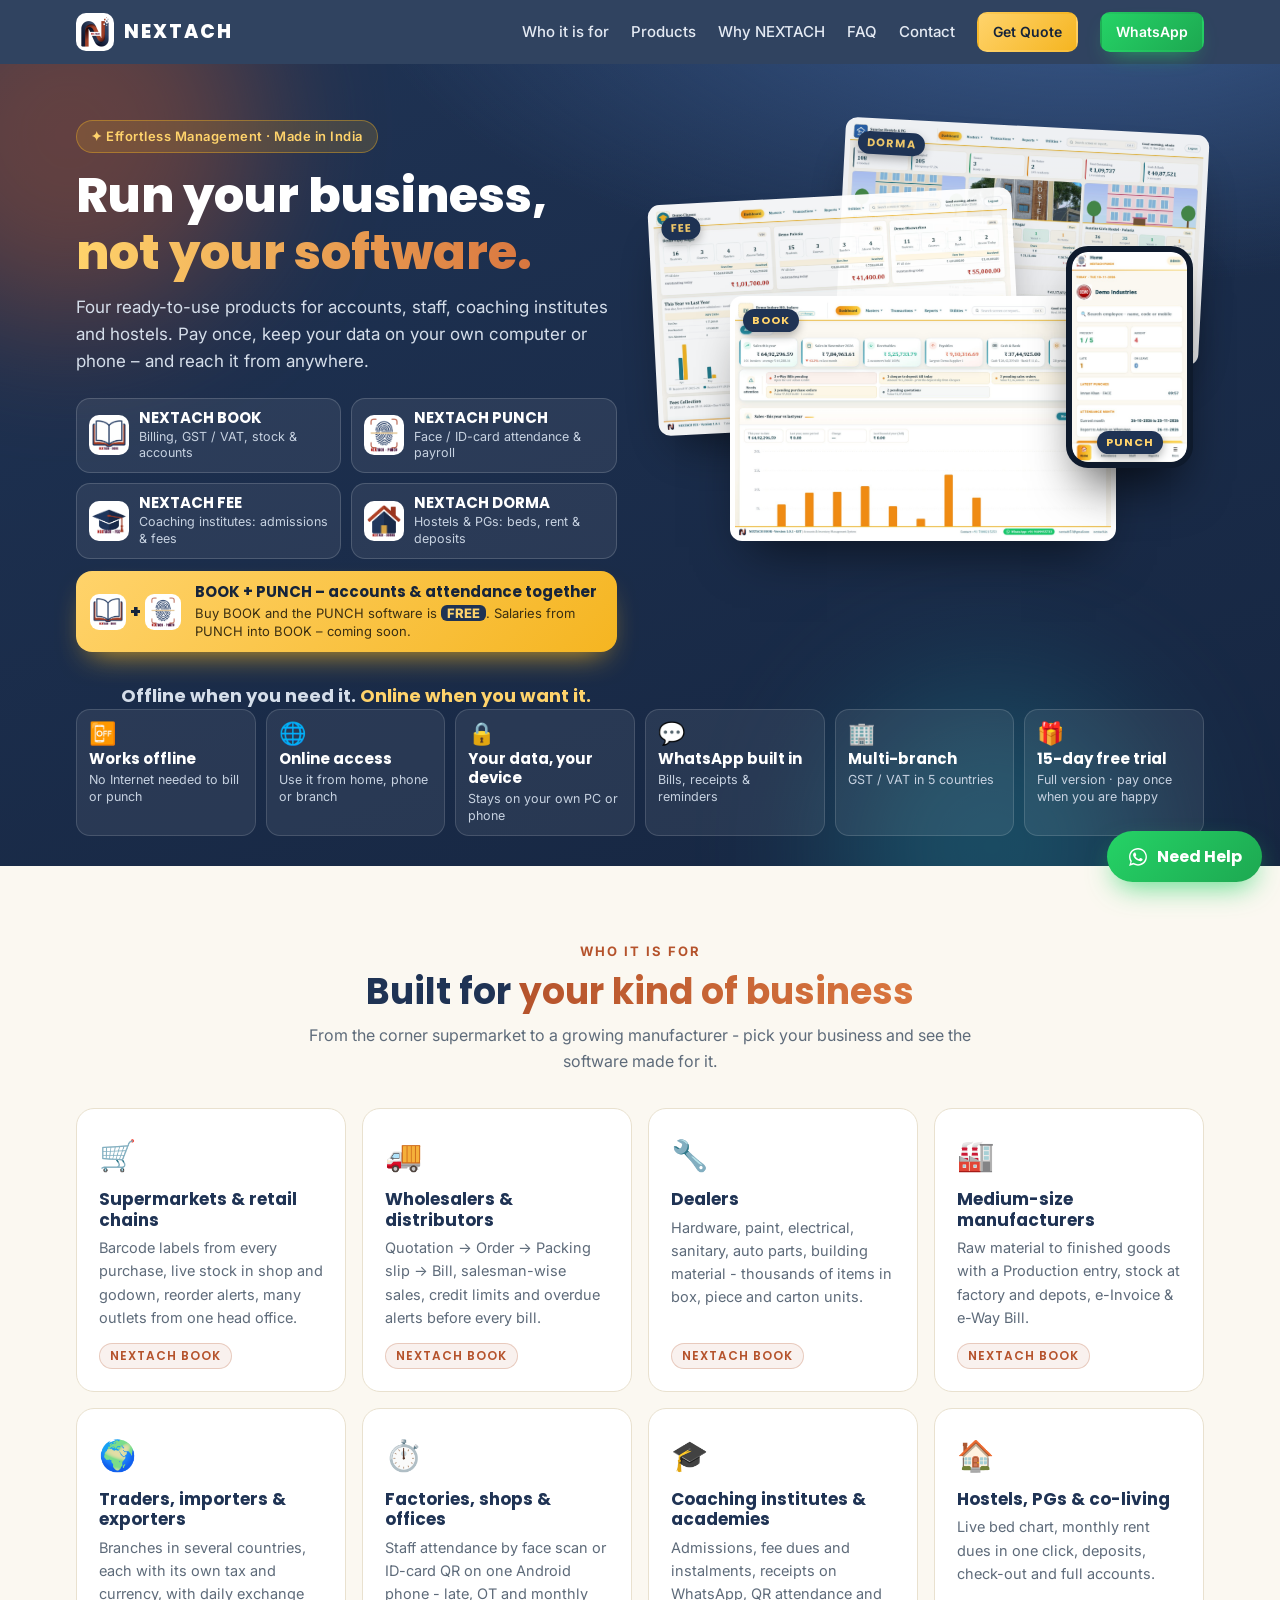
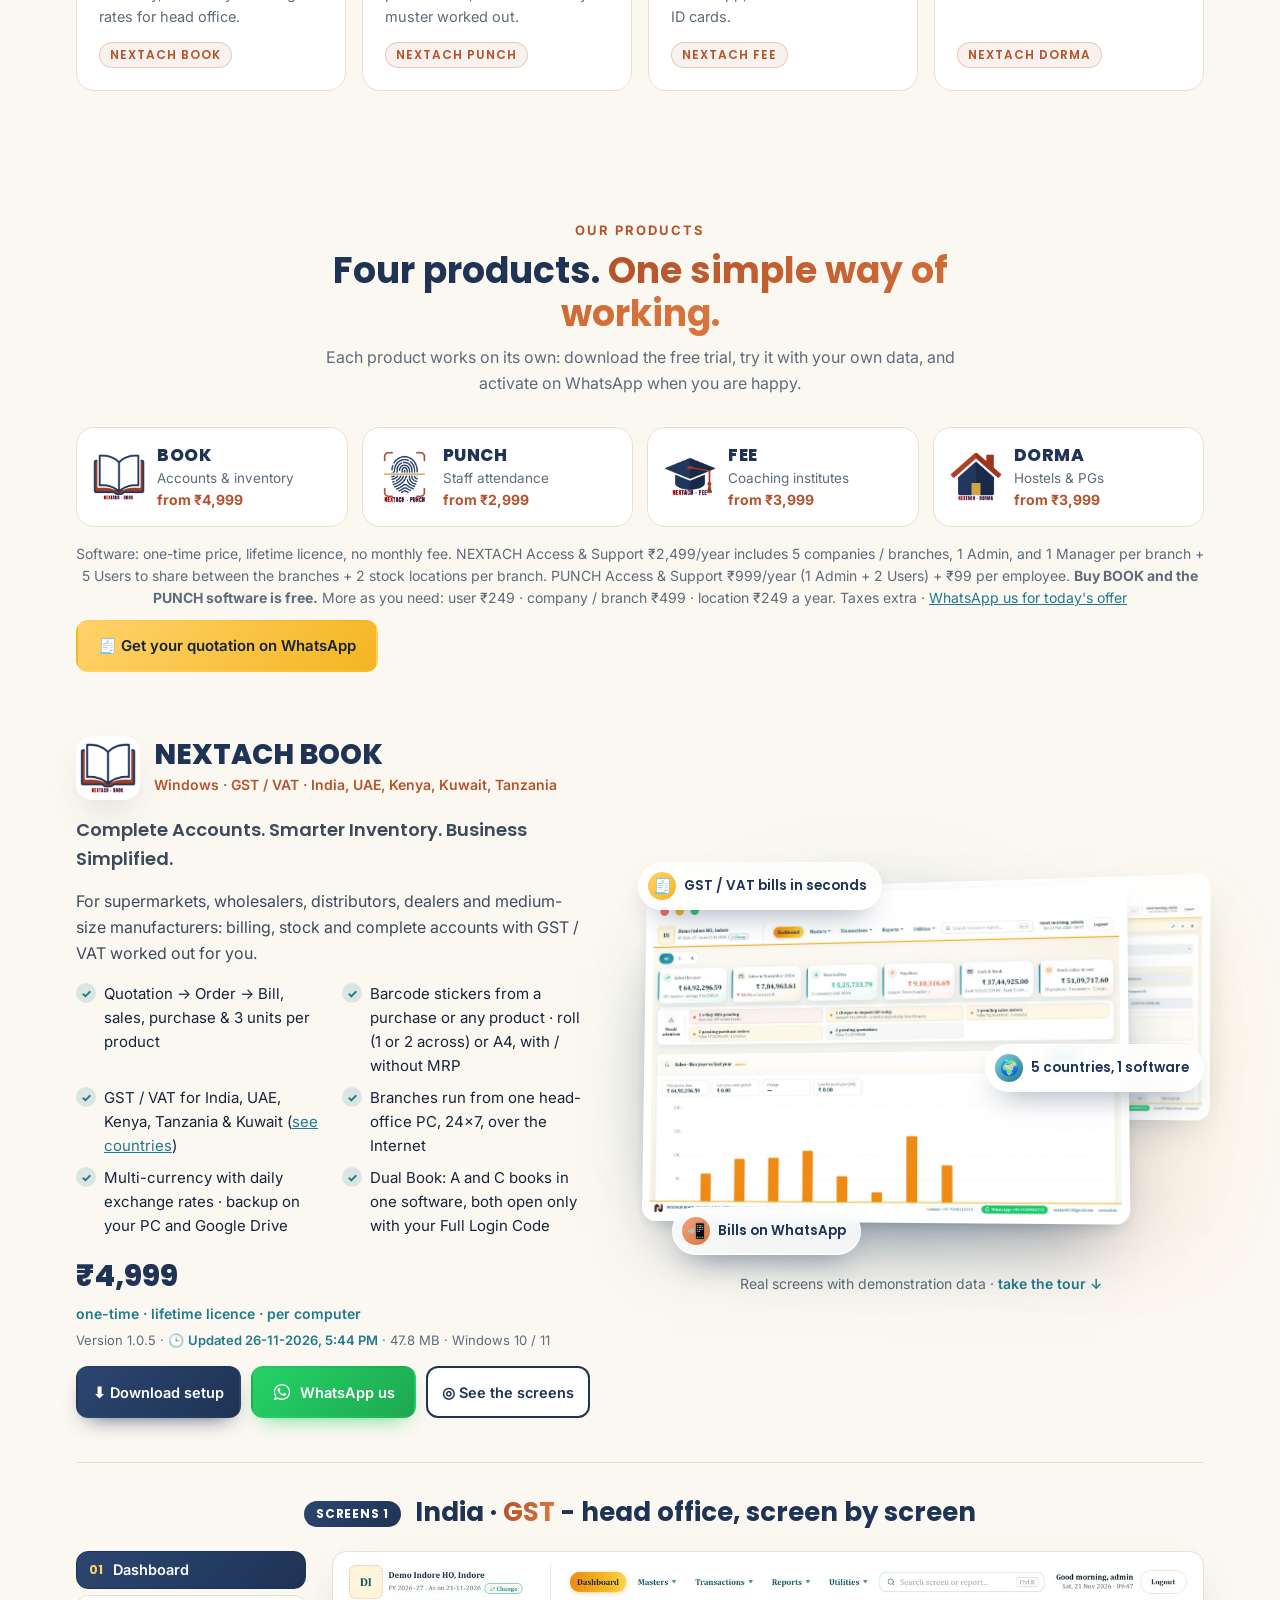
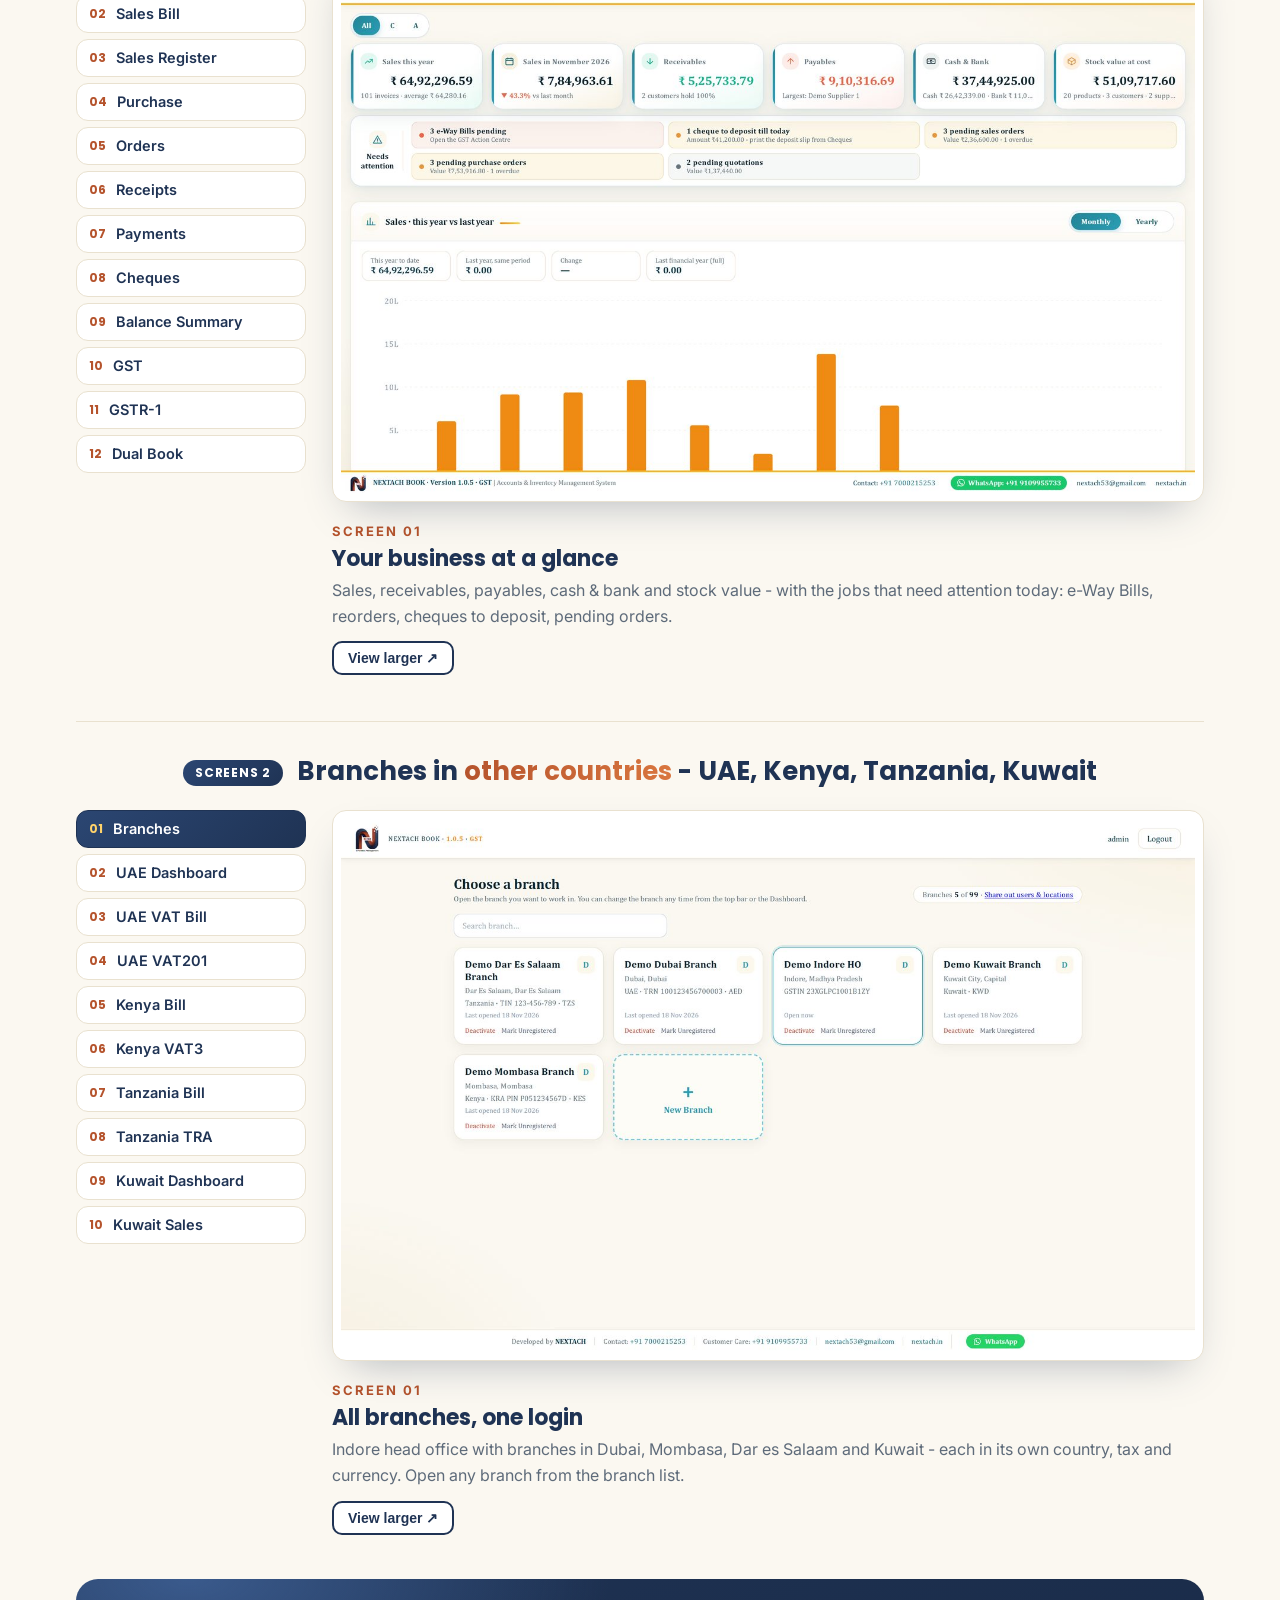
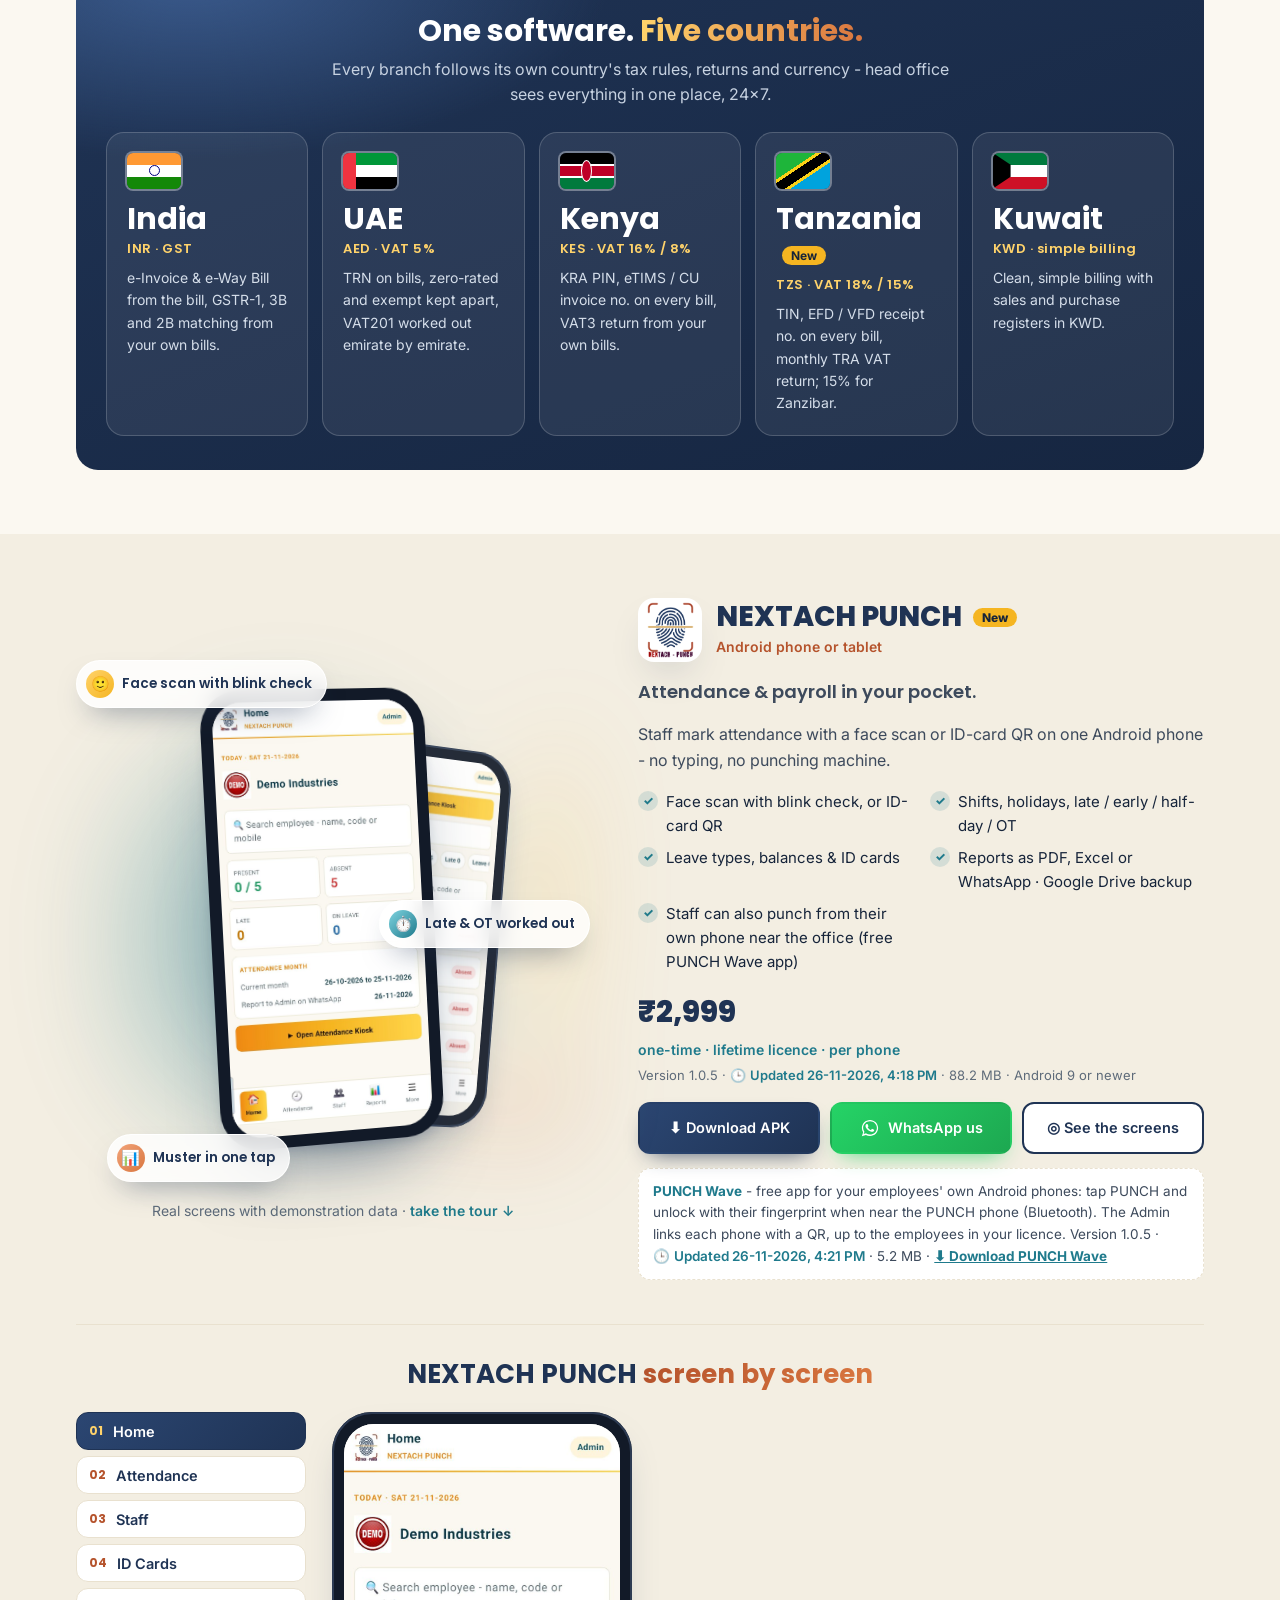
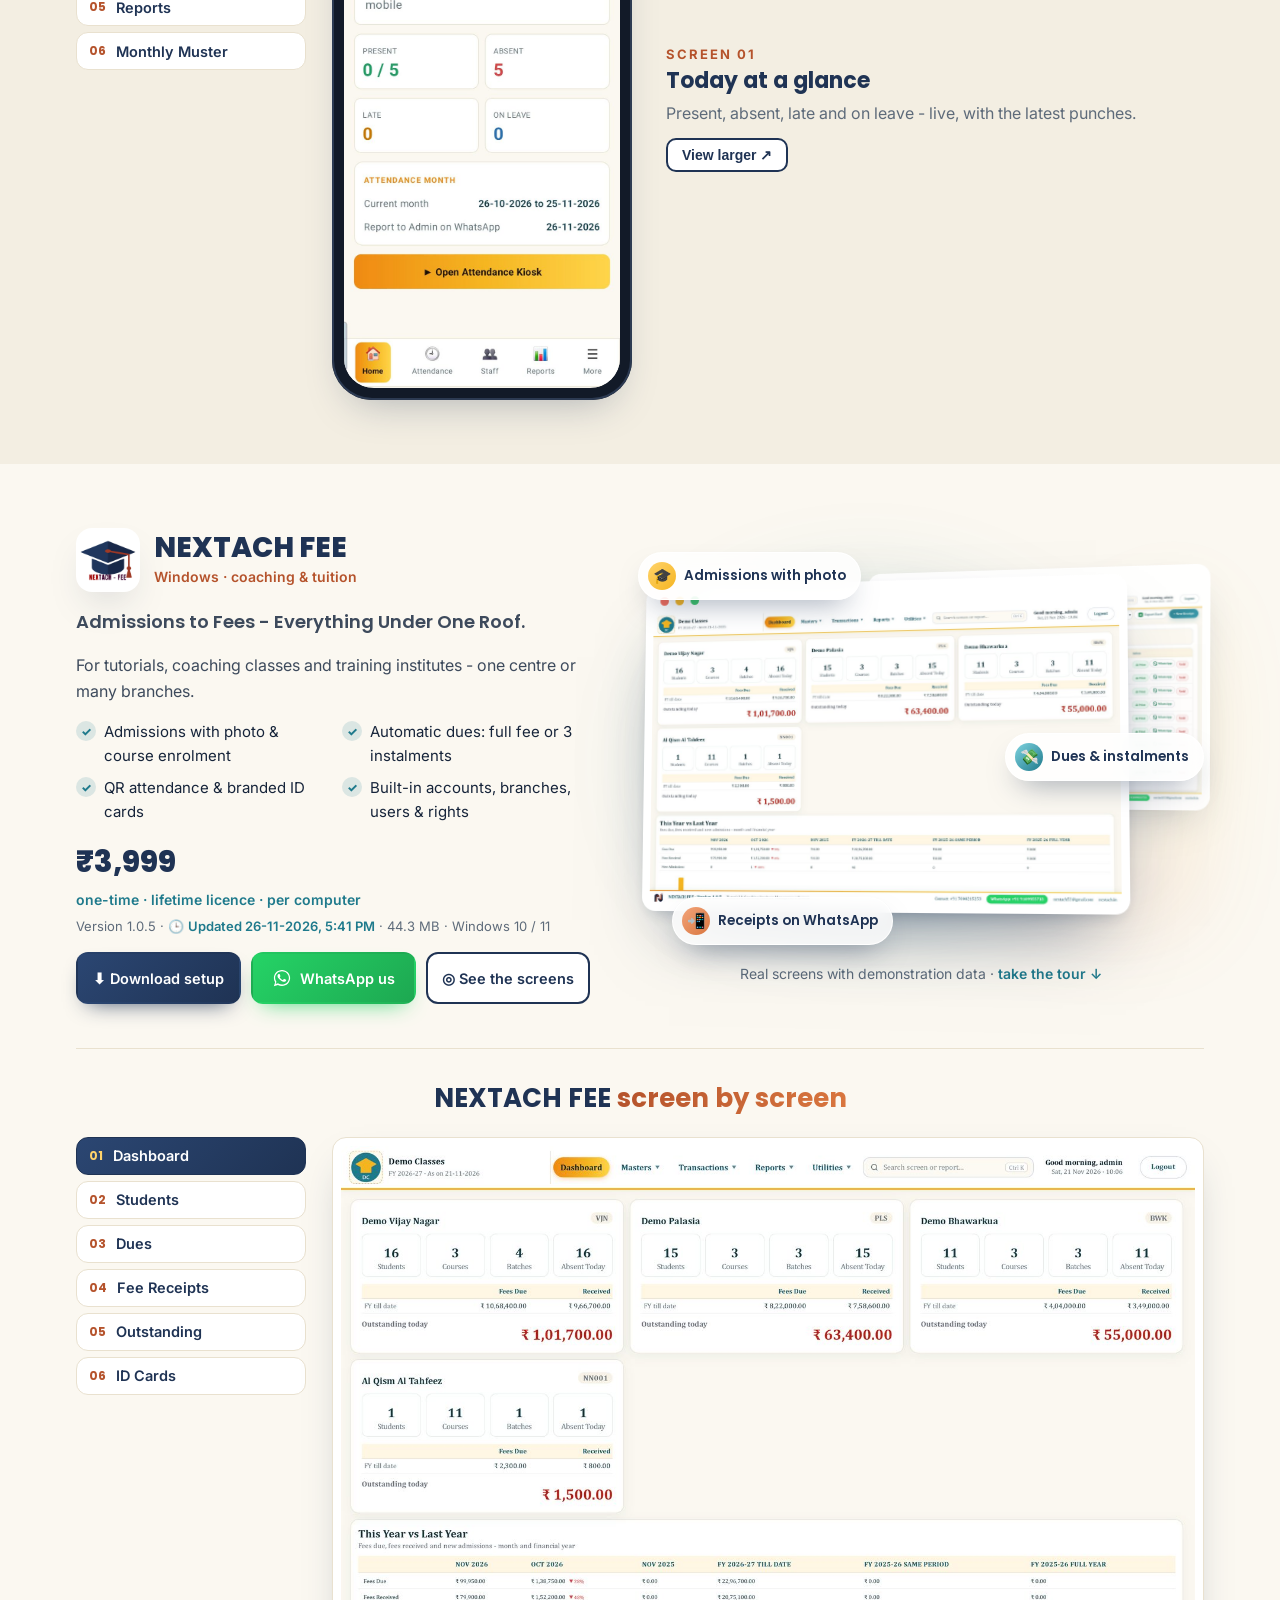
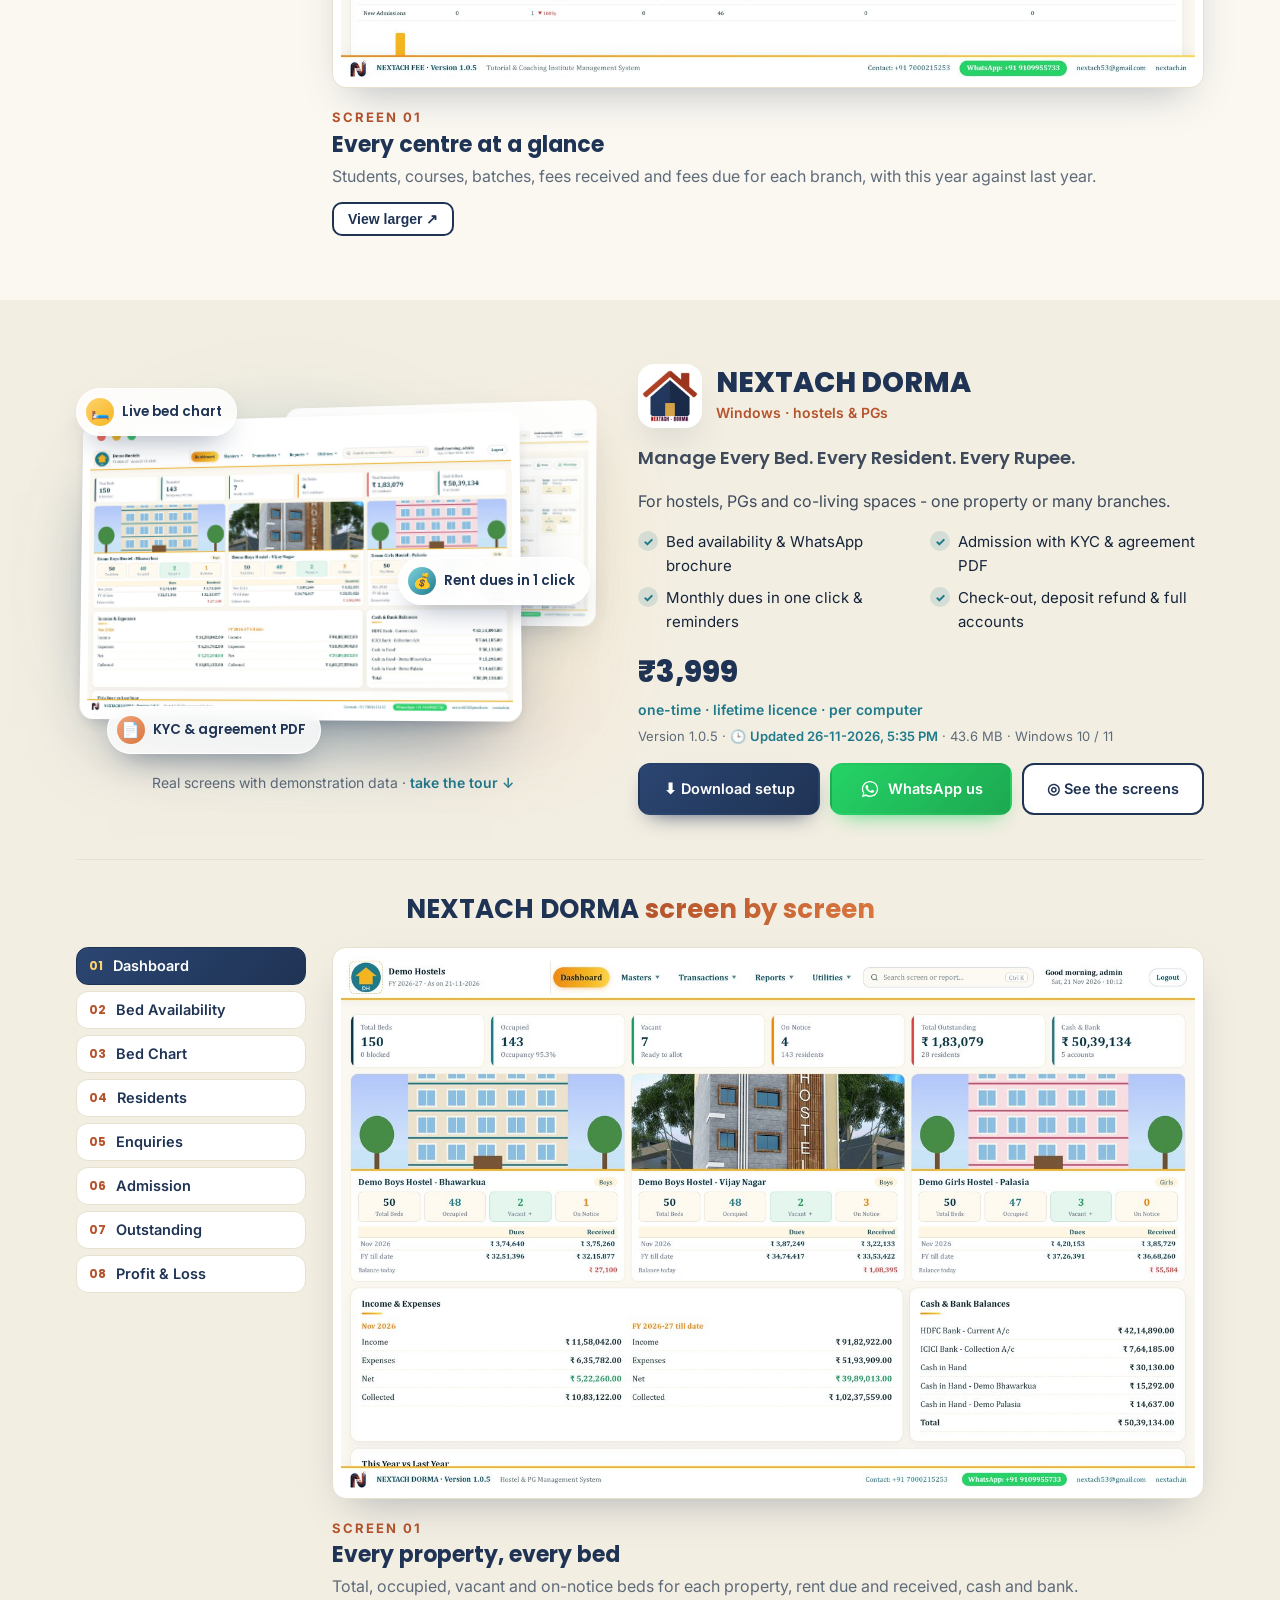
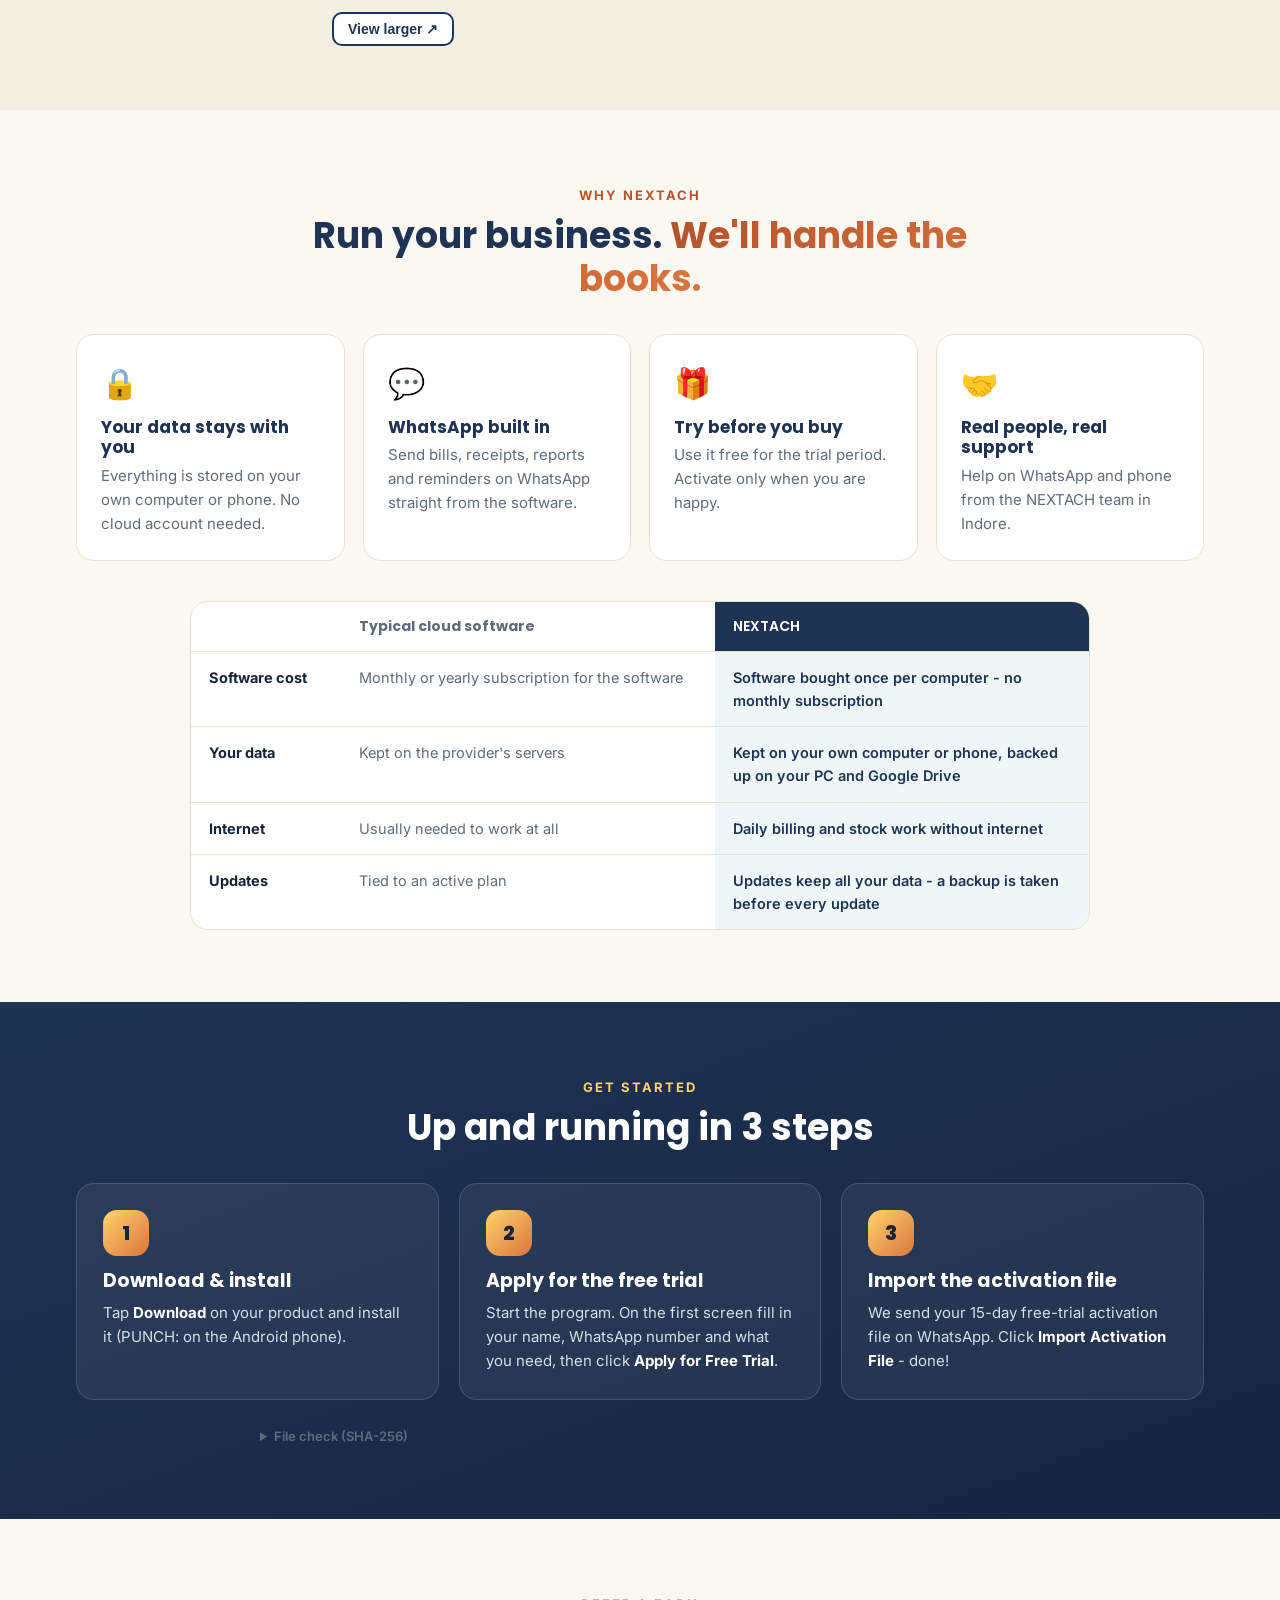
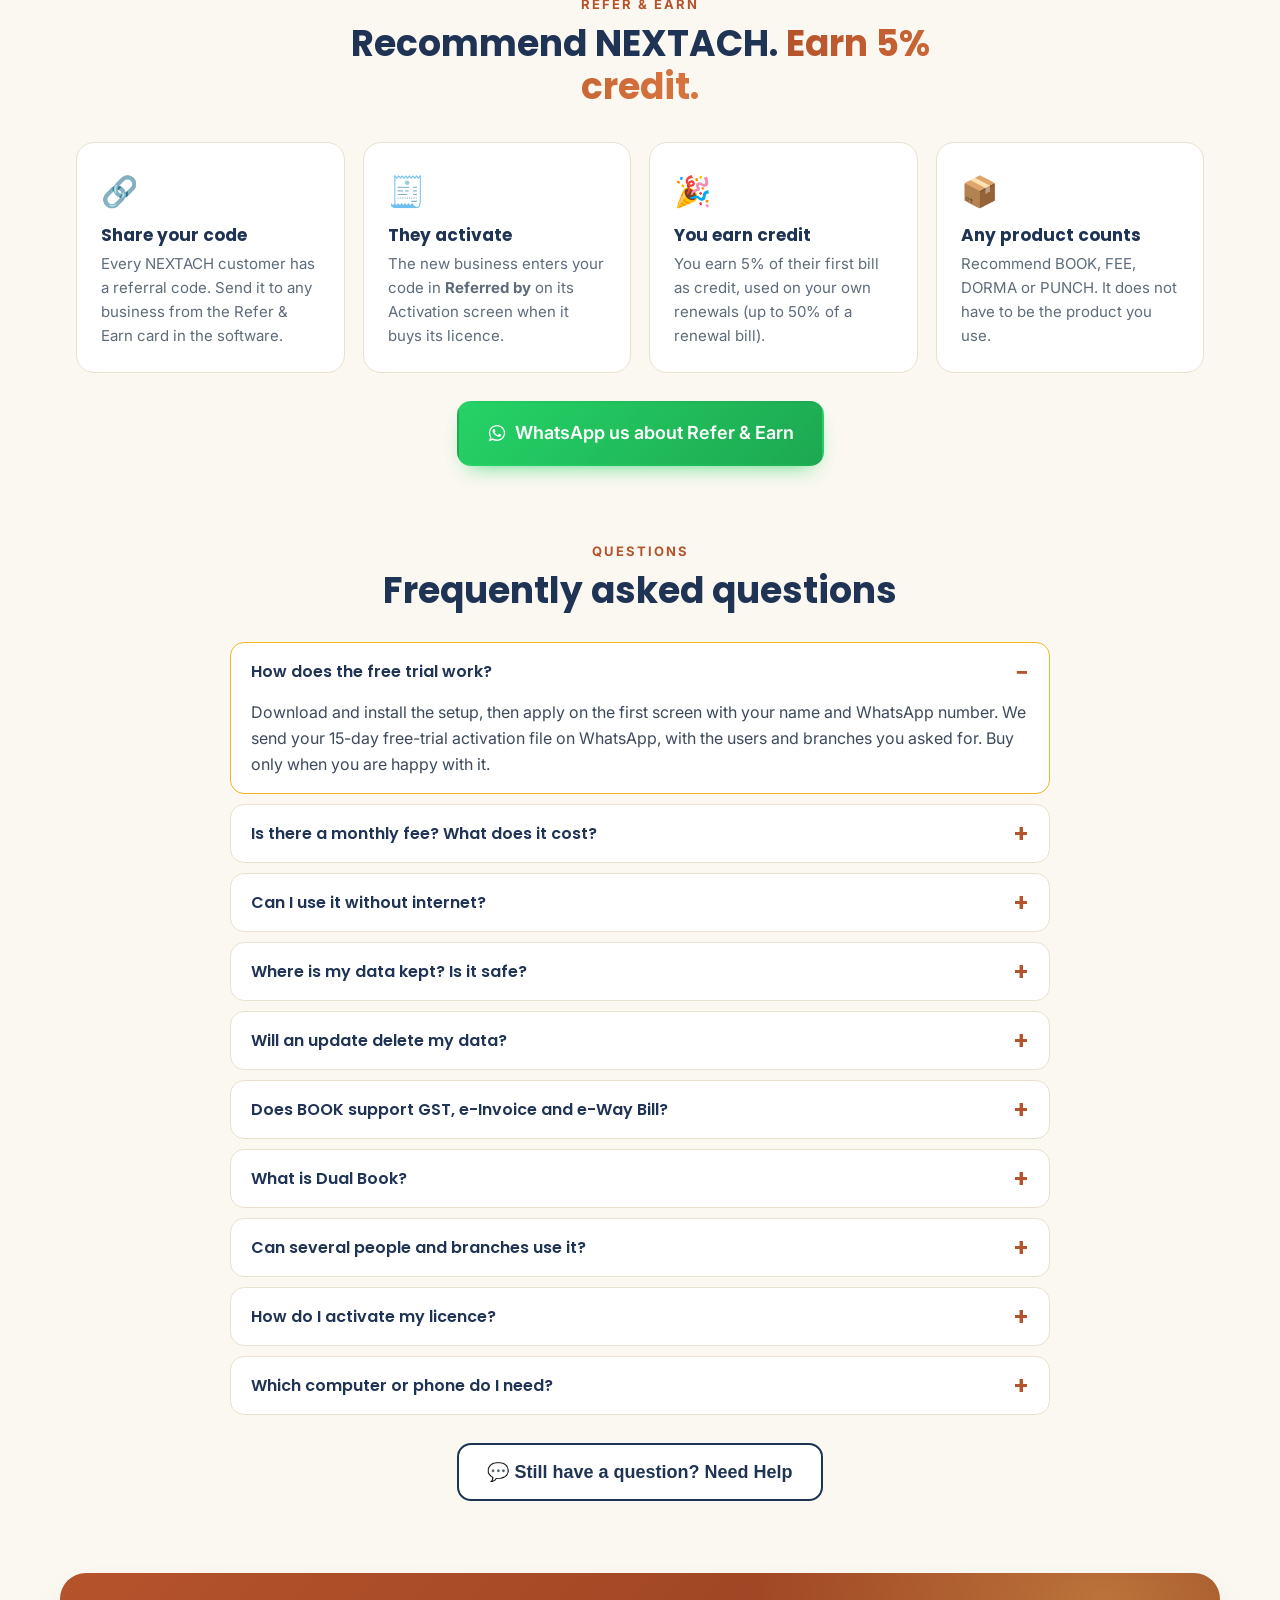
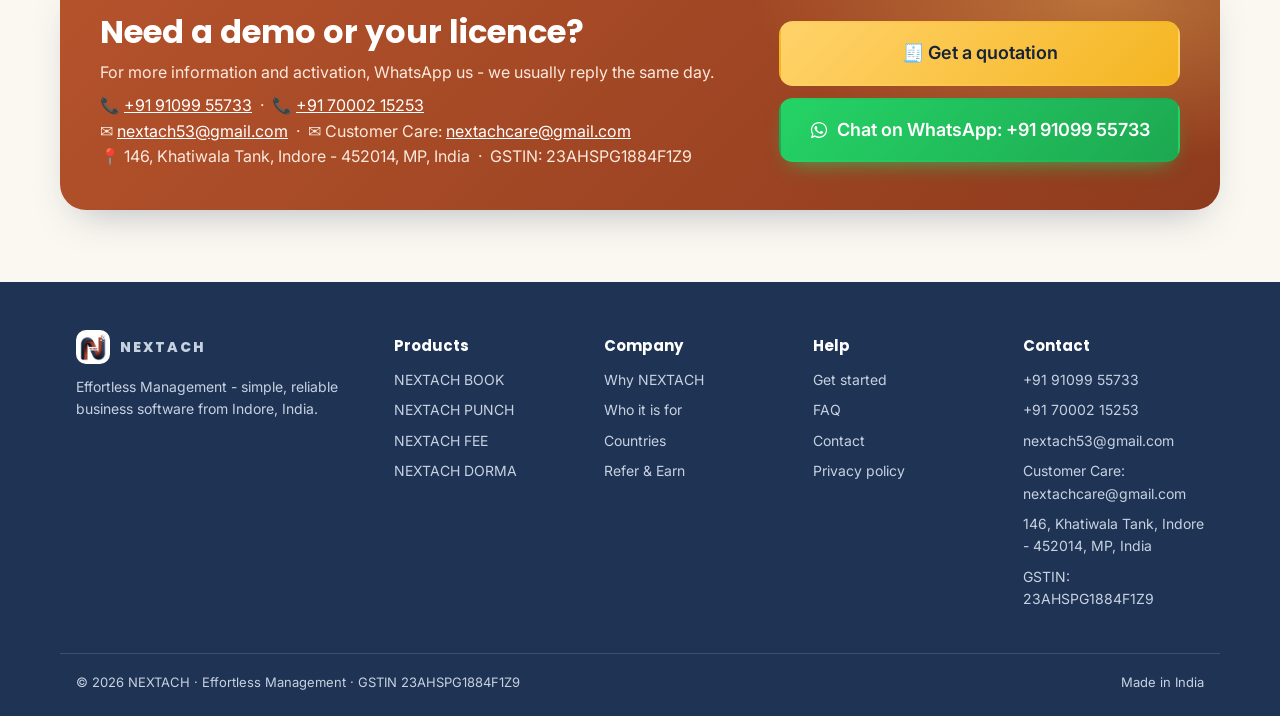
==== commit a496f5e1: "Update index.html (Super Admin)" ====
--- a/index.html
+++ b/index.html
@@ -48,7 +48,7 @@
 <link rel="preconnect" href="https://fonts.googleapis.com">
 <link rel="preconnect" href="https://fonts.gstatic.com" crossorigin>
 <link href="https://fonts.googleapis.com/css2?family=Inter:wght@400;500;600&family=Poppins:wght@600;700;800&display=swap" rel="stylesheet">
-<link rel="stylesheet" href="style.css?v=360df4c6">
+<link rel="stylesheet" href="style.css?v=c2282898">
 </head>
 <body>
 <svg width="0" height="0" style="position:absolute" aria-hidden="true"><symbol id="wa-ico" viewBox="0 0 32 32"><path fill="#fff" d="M16 3C8.8 3 3 8.7 3 15.8c0 2.5.7 4.9 2 7L3 29l6.4-2c2 1.1 4.3 1.7 6.6 1.7 7.2 0 13-5.7 13-12.8S23.2 3 16 3zm0 23.4c-2.1 0-4.1-.6-5.9-1.7l-.4-.3-3.8 1.2 1.2-3.7-.3-.4a10.4 10.4 0 0 1-1.8-5.7C5 9.9 9.9 5.2 16 5.2s11 4.7 11 10.6-4.9 10.6-11 10.6zm6-7.9c-.3-.2-2-1-2.3-1.1-.3-.1-.5-.2-.8.2-.2.3-.9 1.1-1.1 1.3-.2.2-.4.2-.7.1-.3-.2-1.4-.5-2.7-1.6-1-.9-1.7-2-1.9-2.3-.2-.3 0-.5.1-.7l.5-.6.3-.5c.1-.2 0-.4 0-.6l-1-2.5c-.3-.7-.6-.6-.8-.6h-.7c-.2 0-.6.1-.9.4-.3.3-1.2 1.1-1.2 2.8s1.2 3.2 1.4 3.4c.2.2 2.4 3.6 5.8 5 .8.4 1.5.6 2 .7.8.3 1.6.2 2.2.1.7-.1 2-.8 2.3-1.6.3-.8.3-1.5.2-1.6-.1-.1-.3-.2-.7-.4z"/></symbol></svg>
@@ -66,15 +66,6 @@
       <a class="btn btn-wa btn-sm wa-help" href="#">WhatsApp</a>
     </nav>
   </div>
-  <!-- 22-11-2026: one button per product, always on top -->
-  <nav class="prod-bar" aria-label="Go to product">
-    <div class="wrap prod-bar-in">
-      <a href="#book"><img src="product_book.png" alt="">BOOK</a>
-      <a href="#punch"><img src="product_punch.png" alt="">PUNCH</a>
-      <a href="#fee"><img src="product_fee.png" alt="">FEE</a>
-      <a href="#dorma"><img src="product_dorma.png" alt="">DORMA</a>
-    </div>
-  </nav>
 </header>
 
 <!-- ============ HERO (26-11-2026: all 4 products + BOOK + PUNCH, 4 screens, common features) ============ -->
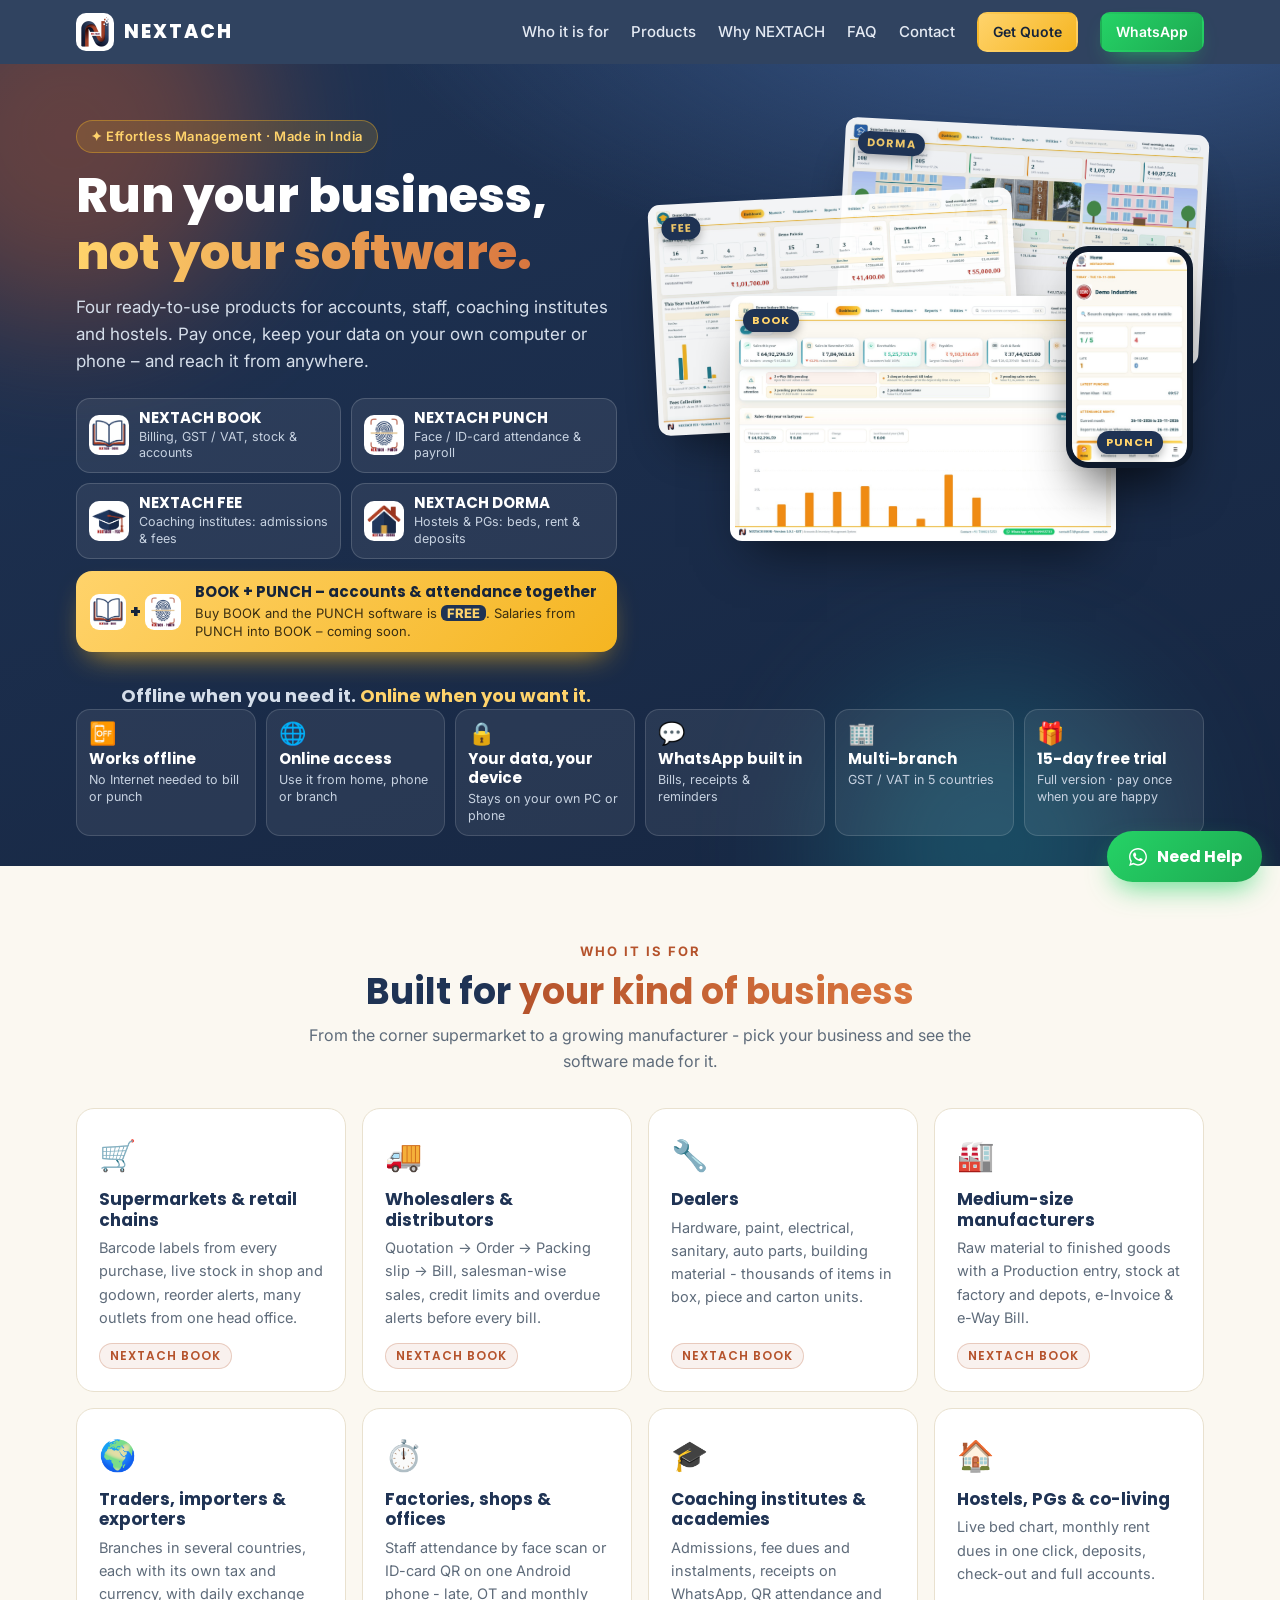
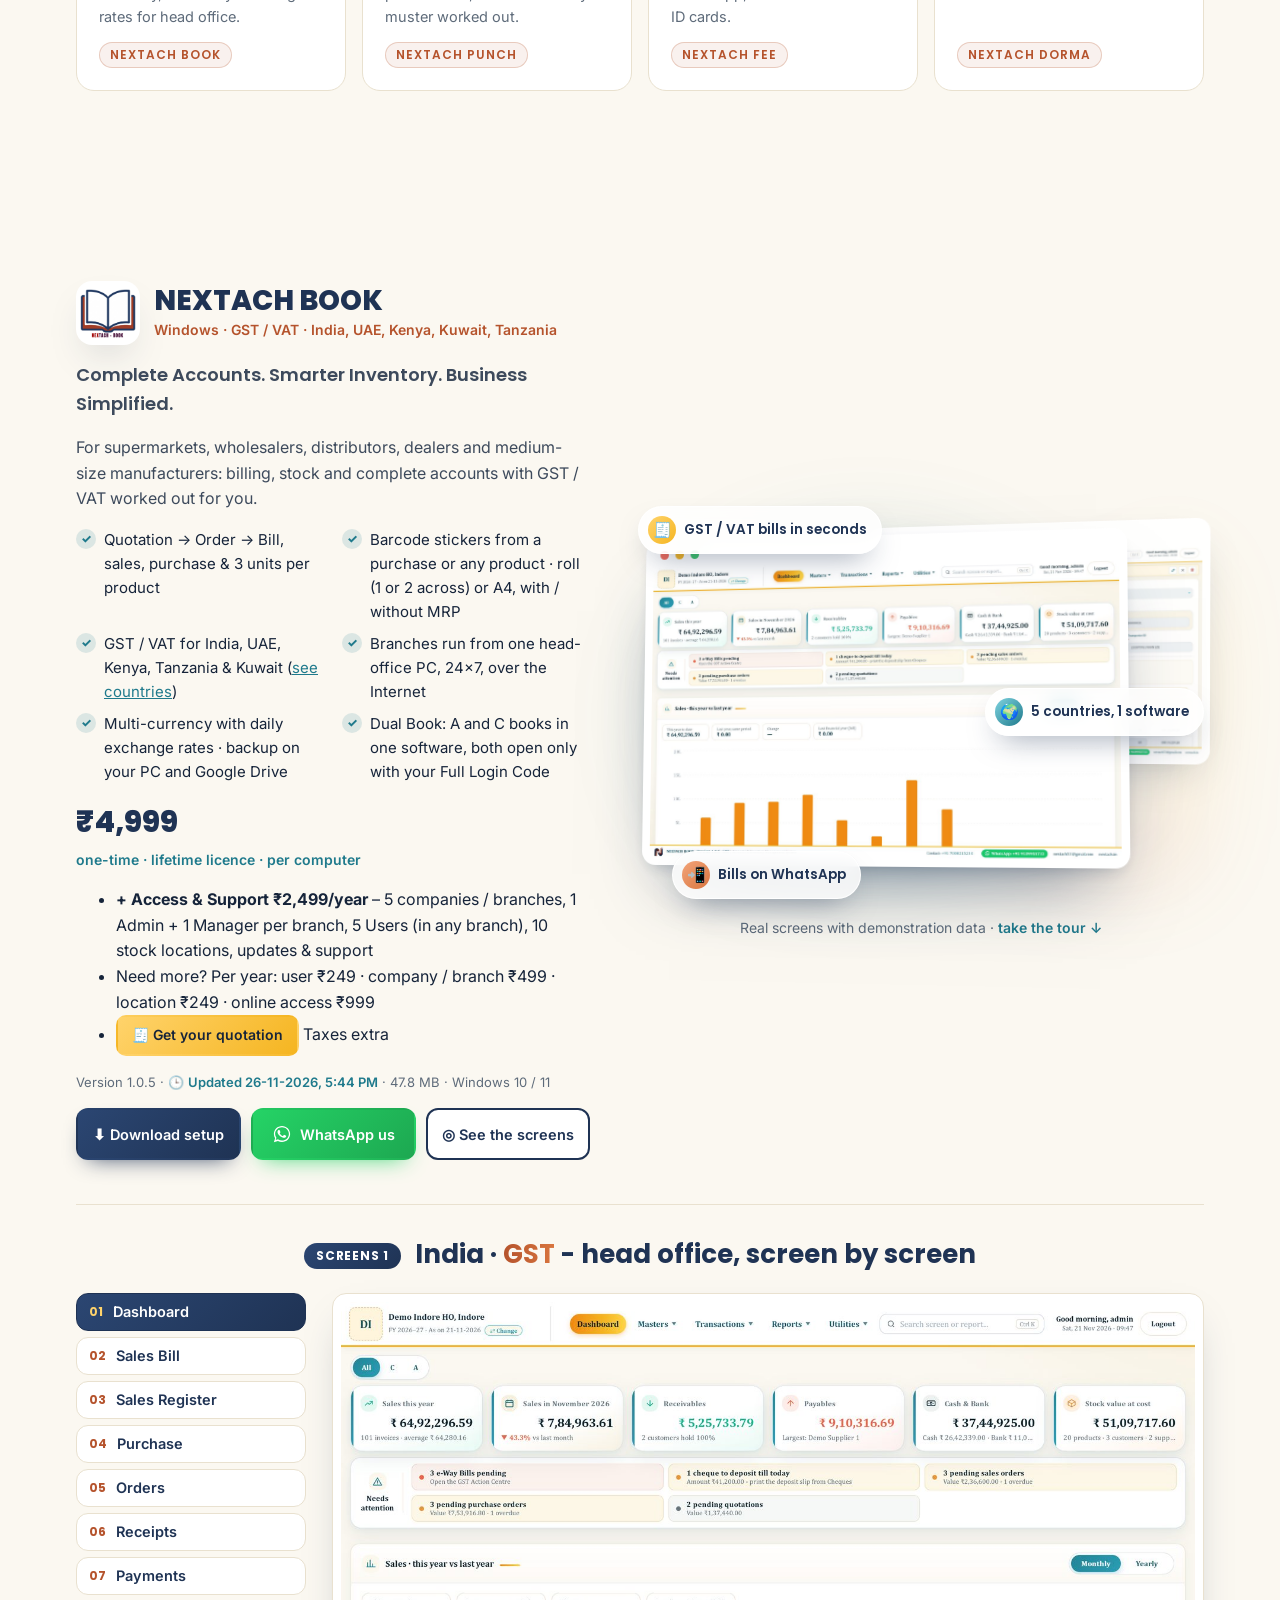
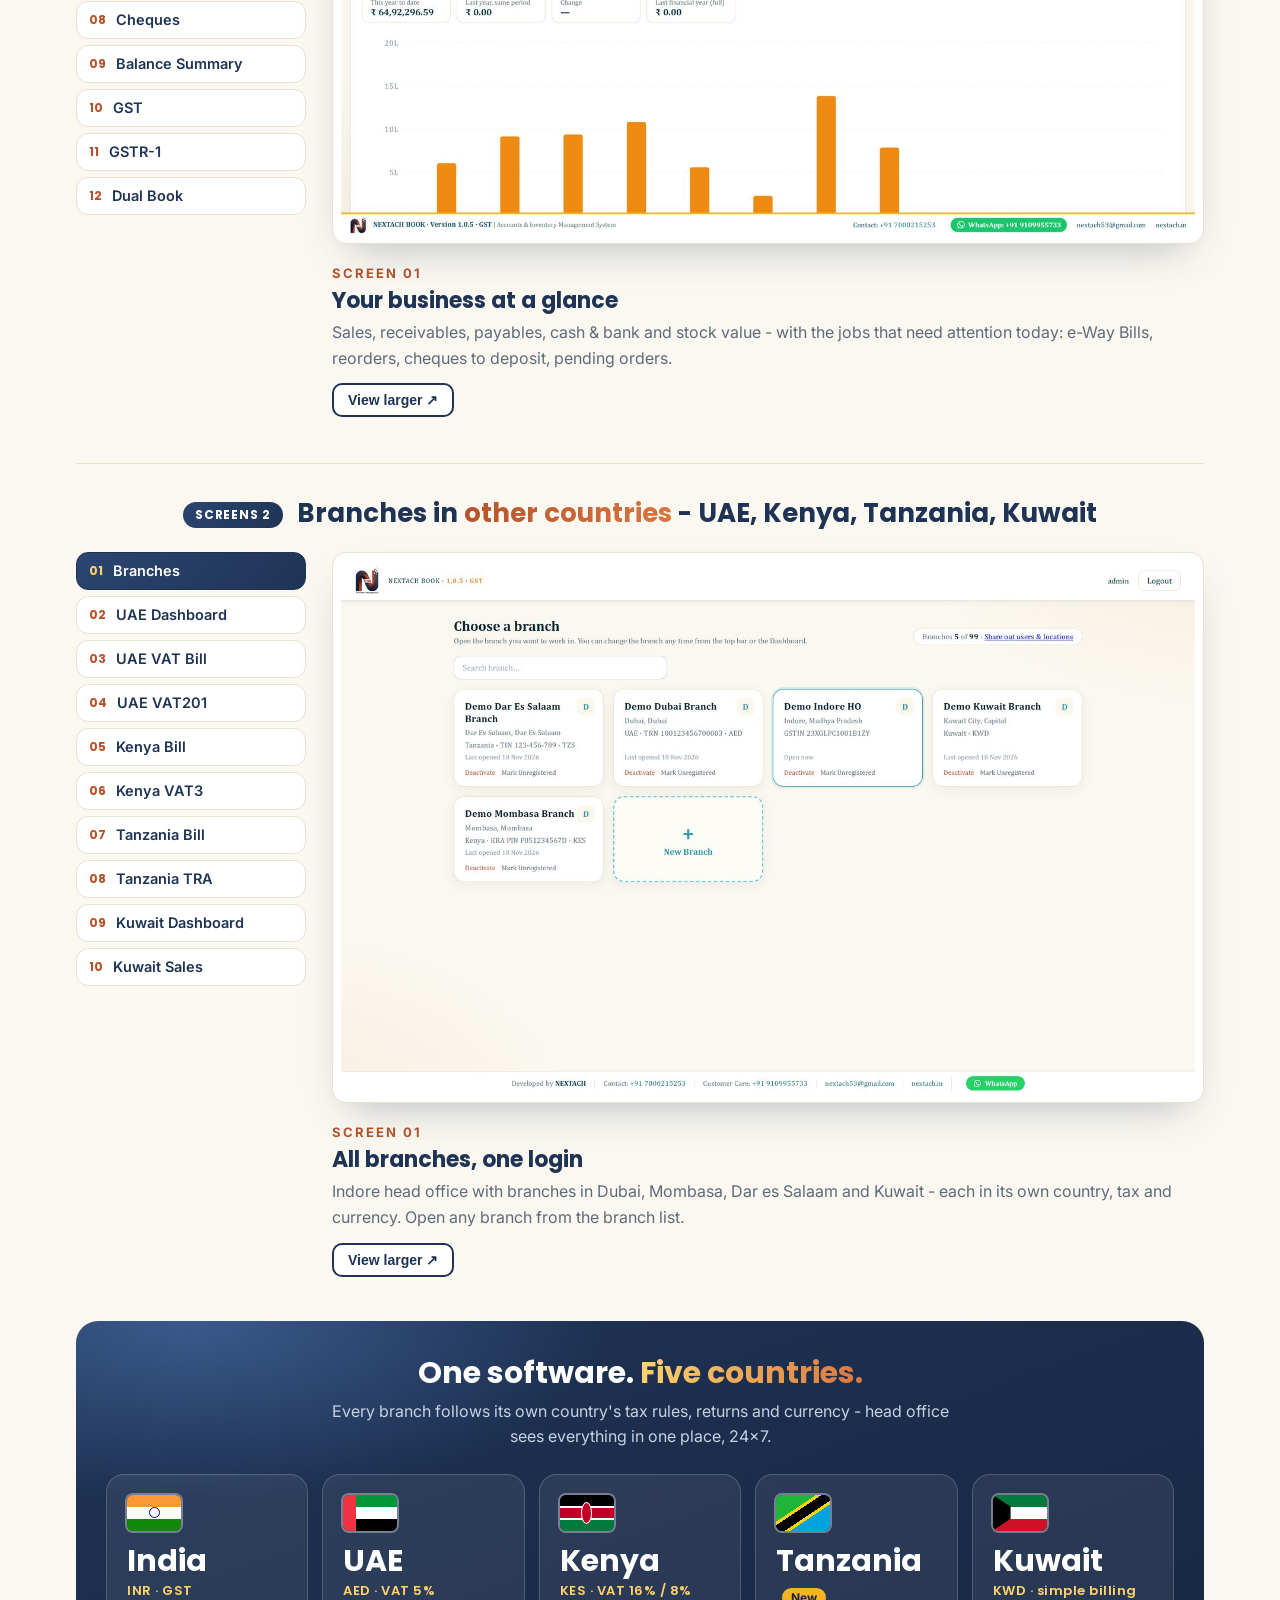
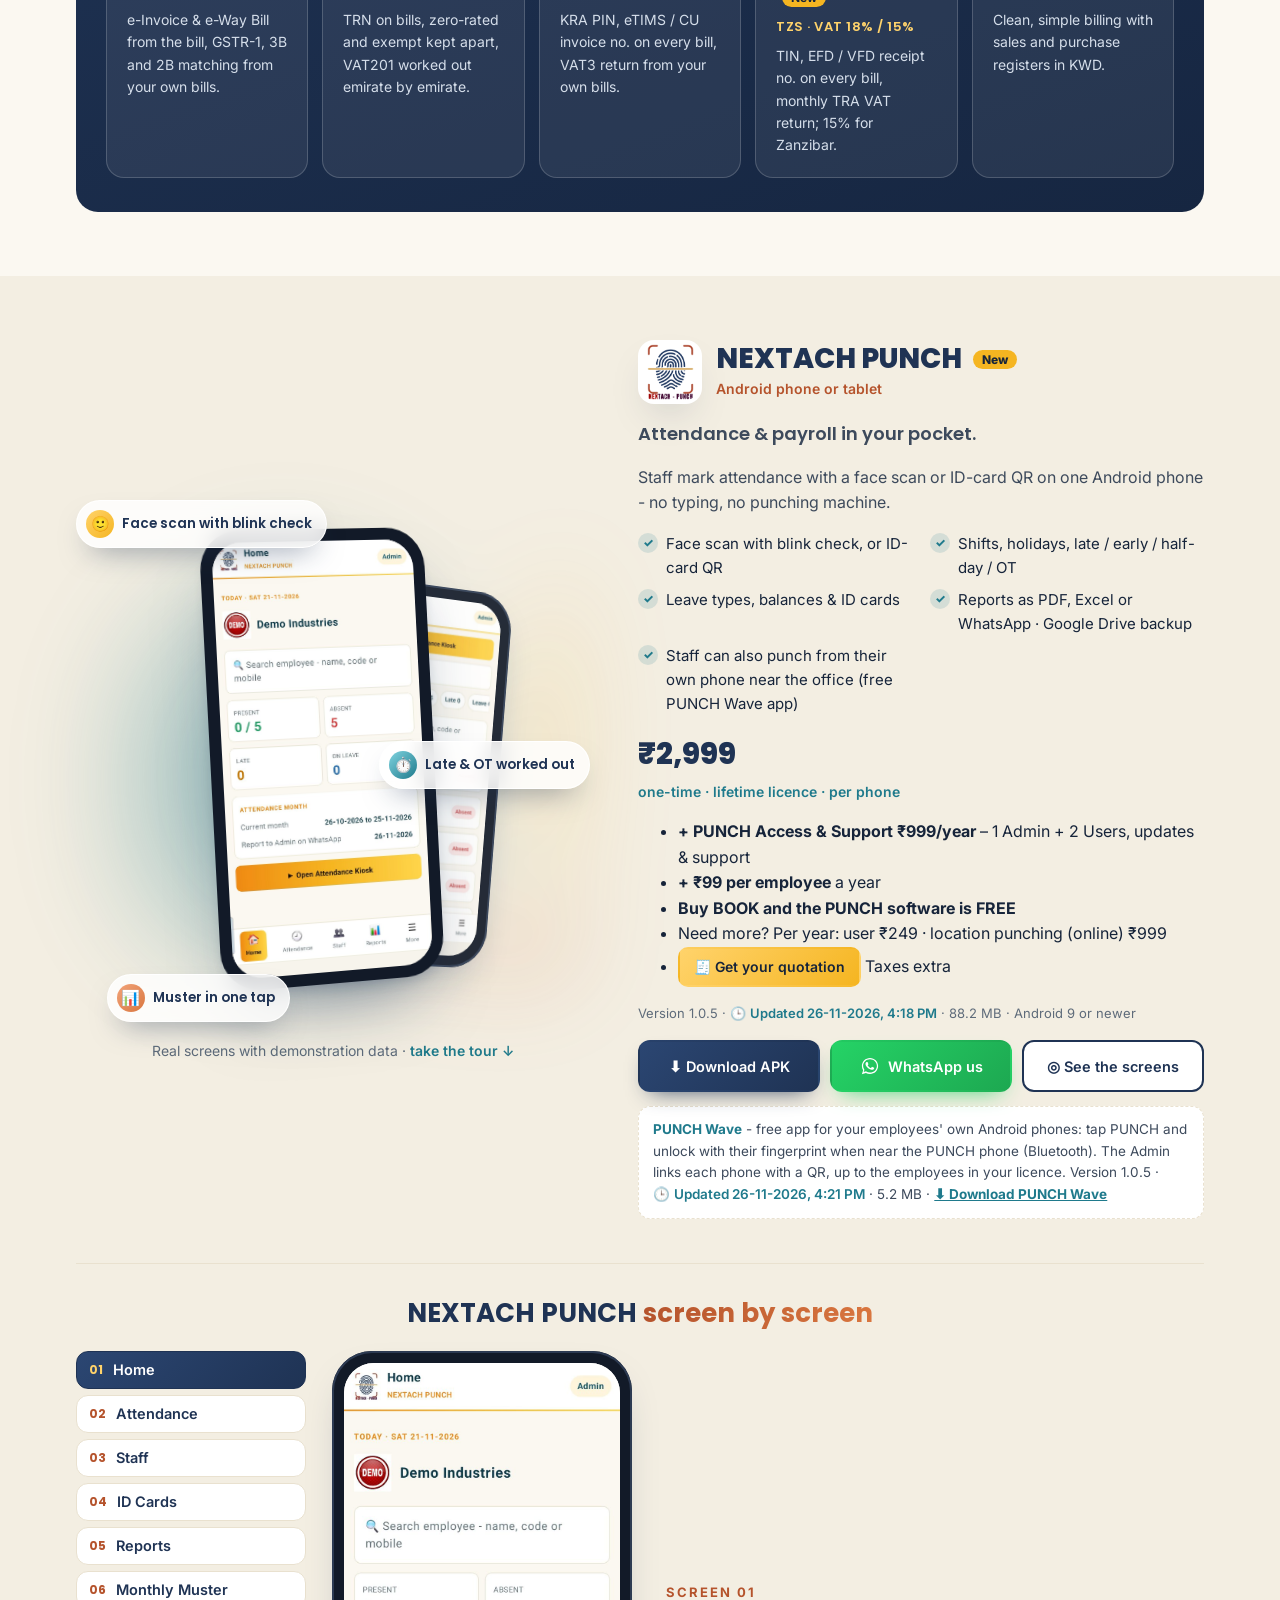
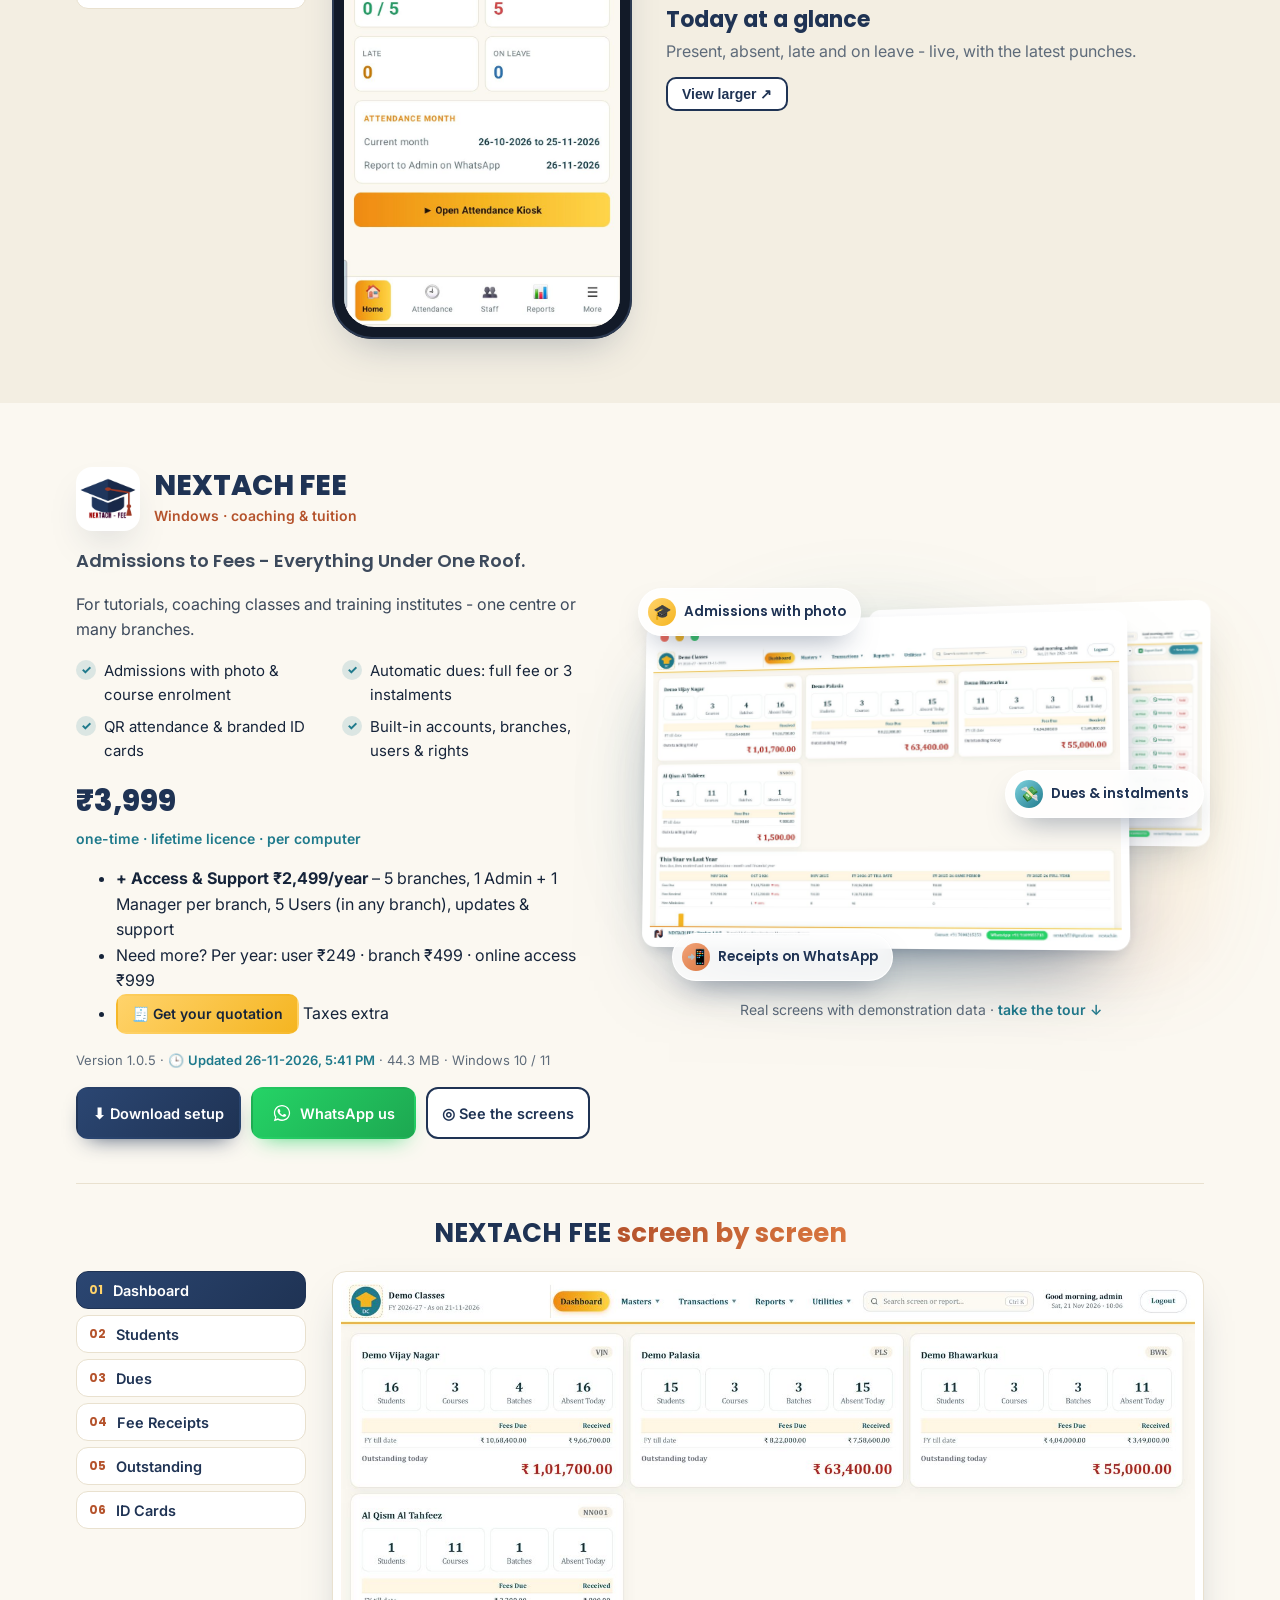
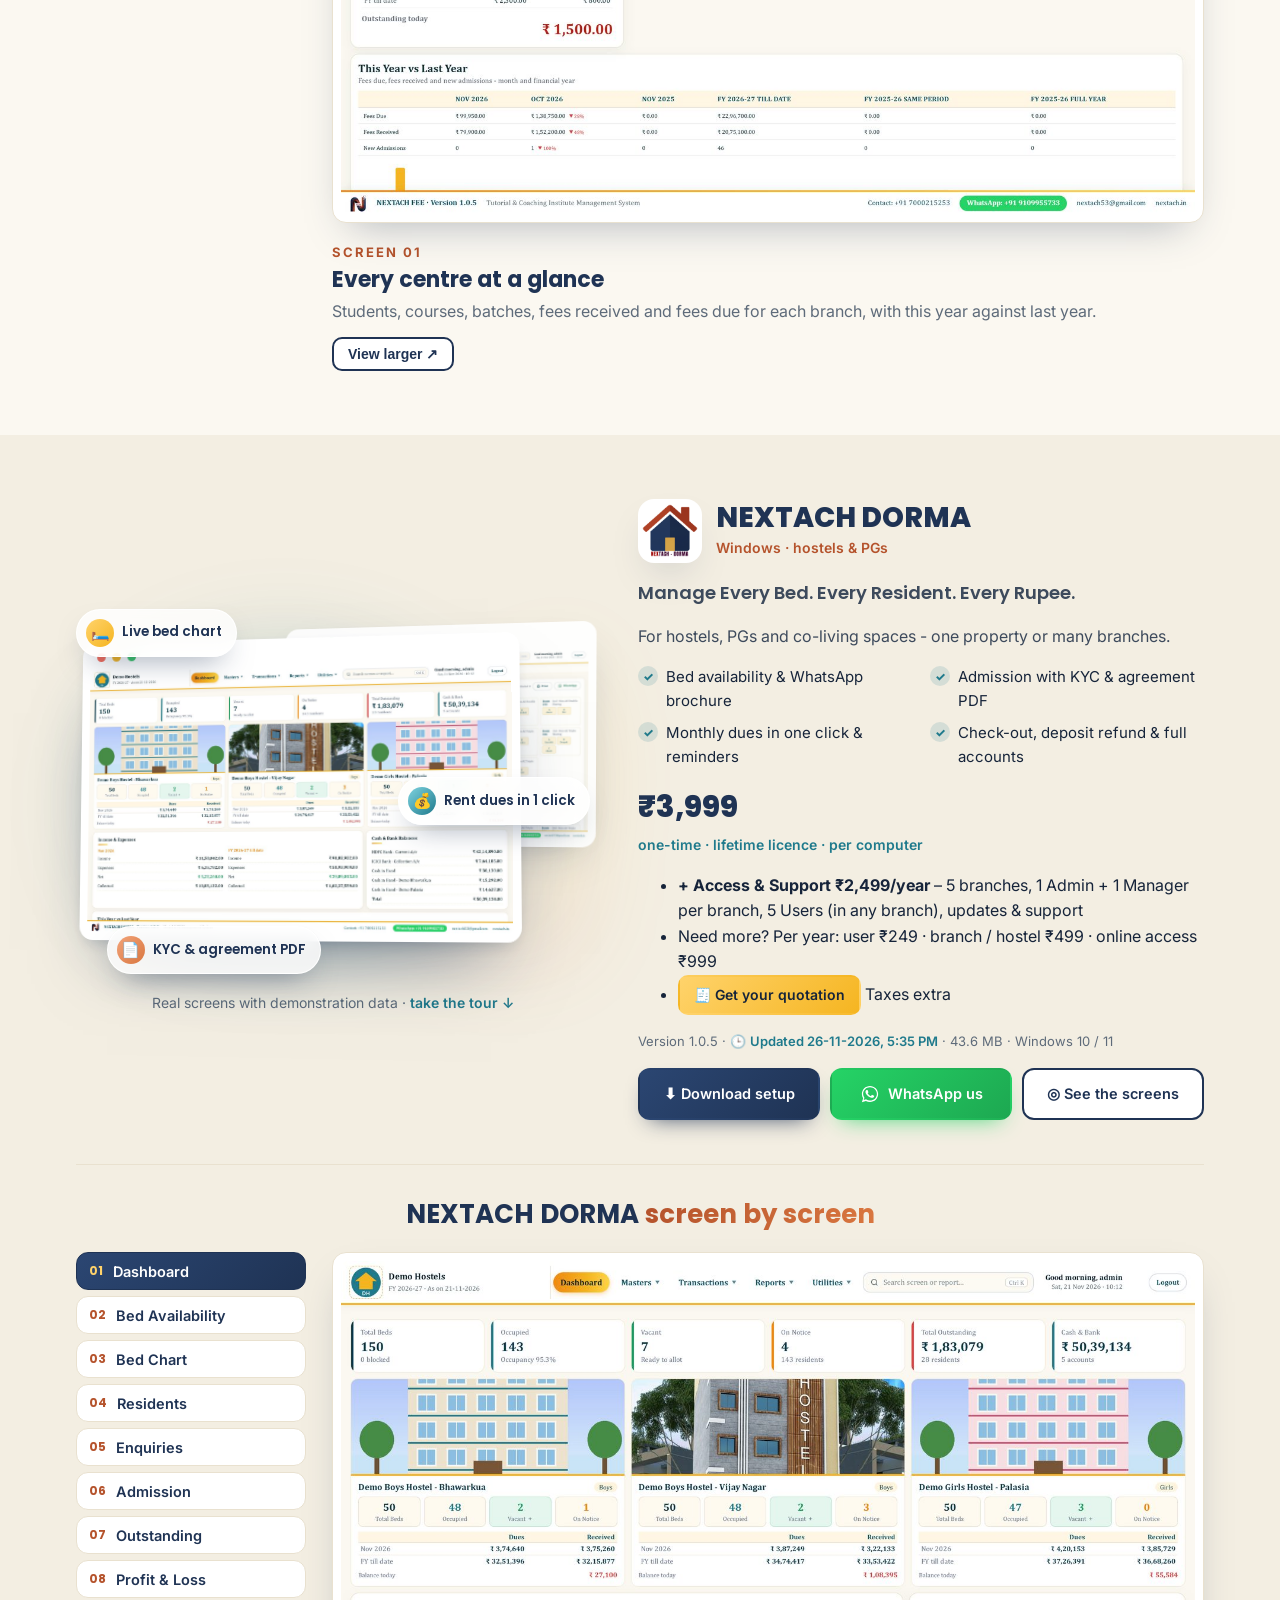
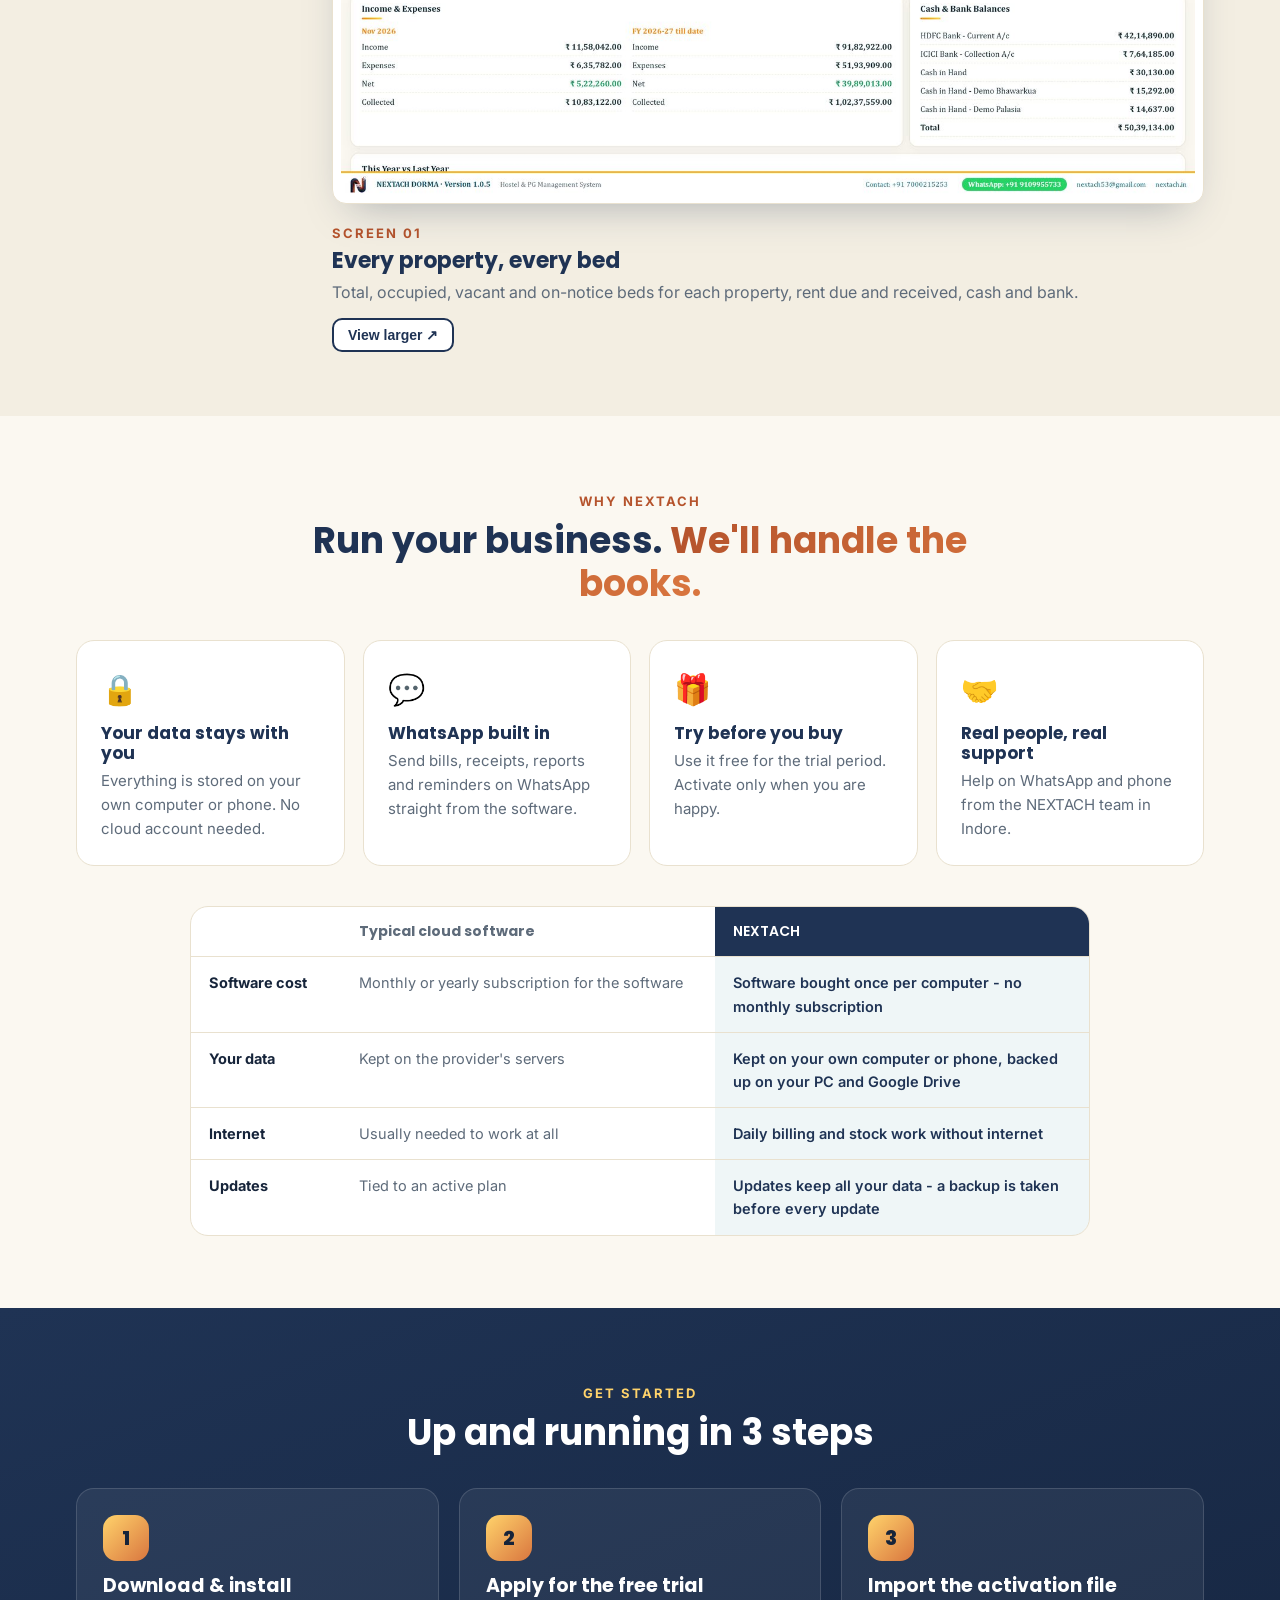
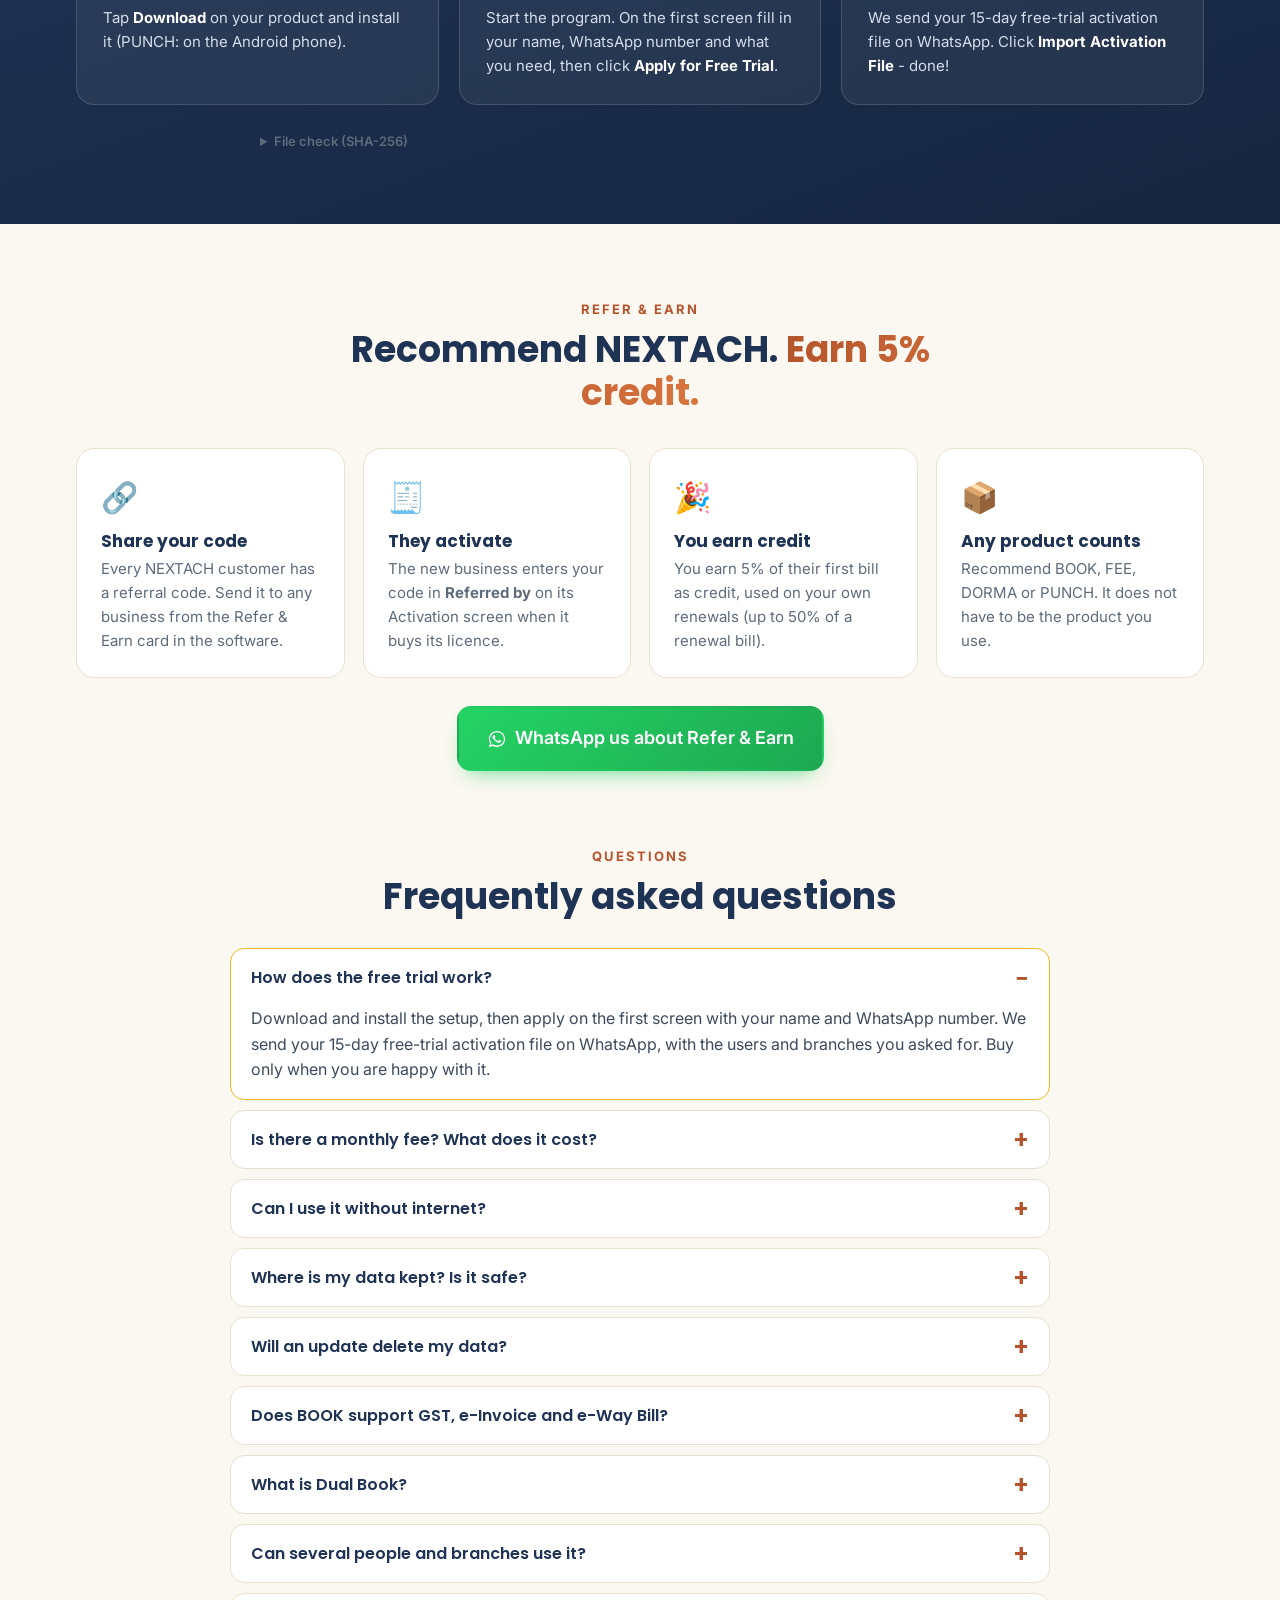
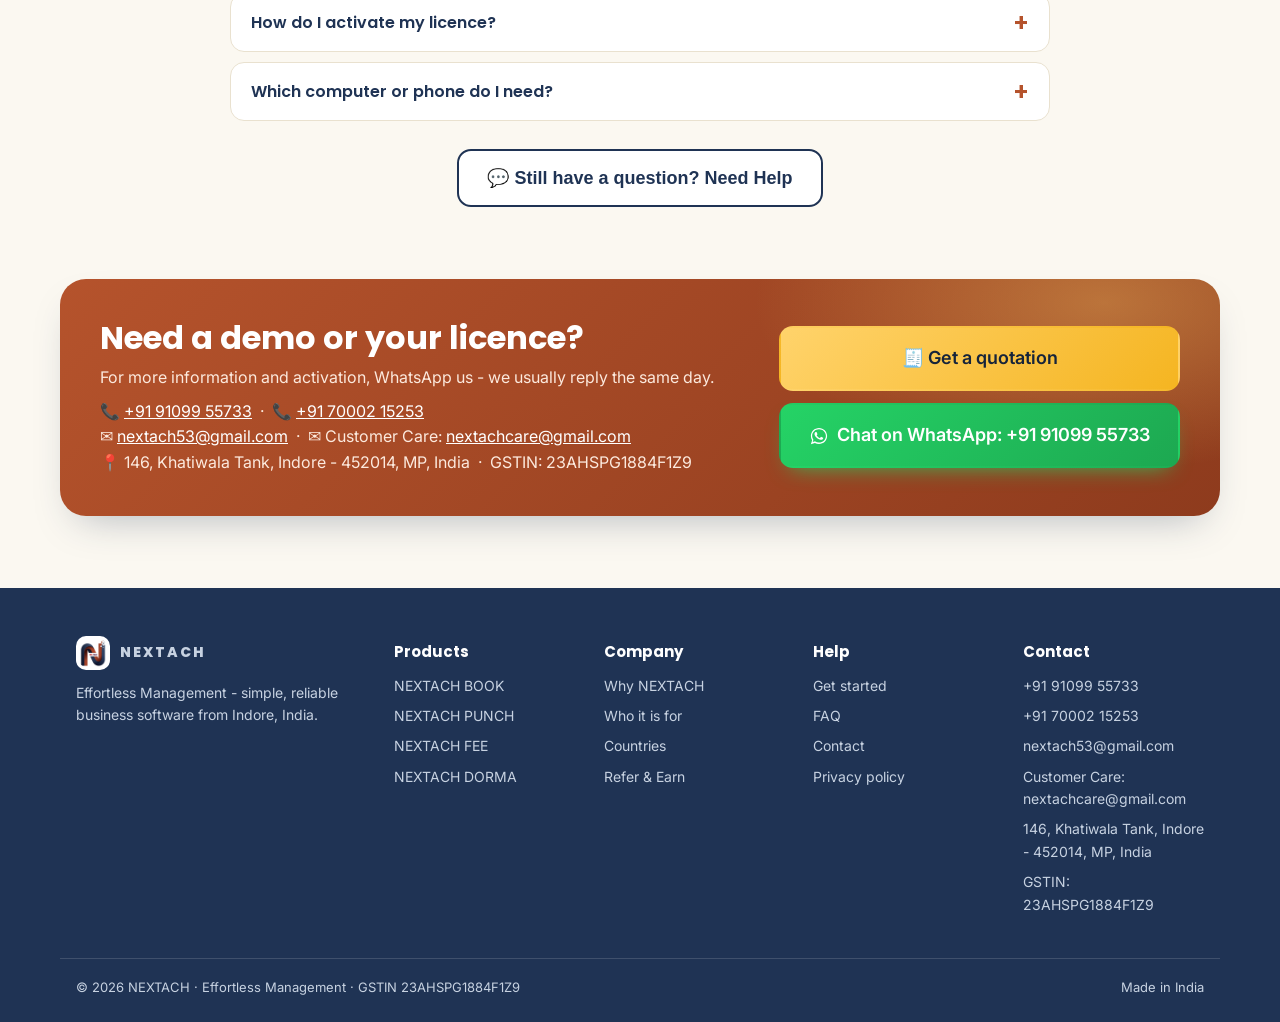
==== commit 5e2b4d9b: "Update index.html (Super Admin)" ====
--- a/index.html
+++ b/index.html
@@ -48,7 +48,7 @@
 <link rel="preconnect" href="https://fonts.googleapis.com">
 <link rel="preconnect" href="https://fonts.gstatic.com" crossorigin>
 <link href="https://fonts.googleapis.com/css2?family=Inter:wght@400;500;600&family=Poppins:wght@600;700;800&display=swap" rel="stylesheet">
-<link rel="stylesheet" href="style.css?v=c2282898">
+<link rel="stylesheet" href="style.css?v=26a4aedb">
 </head>
 <body>
 <svg width="0" height="0" style="position:absolute" aria-hidden="true"><symbol id="wa-ico" viewBox="0 0 32 32"><path fill="#fff" d="M16 3C8.8 3 3 8.7 3 15.8c0 2.5.7 4.9 2 7L3 29l6.4-2c2 1.1 4.3 1.7 6.6 1.7 7.2 0 13-5.7 13-12.8S23.2 3 16 3zm0 23.4c-2.1 0-4.1-.6-5.9-1.7l-.4-.3-3.8 1.2 1.2-3.7-.3-.4a10.4 10.4 0 0 1-1.8-5.7C5 9.9 9.9 5.2 16 5.2s11 4.7 11 10.6-4.9 10.6-11 10.6zm6-7.9c-.3-.2-2-1-2.3-1.1-.3-.1-.5-.2-.8.2-.2.3-.9 1.1-1.1 1.3-.2.2-.4.2-.7.1-.3-.2-1.4-.5-2.7-1.6-1-.9-1.7-2-1.9-2.3-.2-.3 0-.5.1-.7l.5-.6.3-.5c.1-.2 0-.4 0-.6l-1-2.5c-.3-.7-.6-.6-.8-.6h-.7c-.2 0-.6.1-.9.4-.3.3-1.2 1.1-1.2 2.8s1.2 3.2 1.4 3.4c.2.2 2.4 3.6 5.8 5 .8.4 1.5.6 2 .7.8.3 1.6.2 2.2.1.7-.1 2-.8 2.3-1.6.3-.8.3-1.5.2-1.6-.1-.1-.3-.2-.7-.4z"/></symbol></svg>
@@ -128,20 +128,6 @@
 
 <!-- ============ PRODUCTS (15-11-2026: one section per product - text, showcase, screen tour (22-11-2026: videos removed)) ============ -->
 <main id="products">
-  <div class="wrap head reveal prod-head">
-    <span class="eyebrow">Our products</span>
-    <h2>Four products. <span class="accent">One simple way of working.</span></h2>
-    <p>Each product works on its own: download the free trial, try it with your own data, and activate on WhatsApp when you are happy.</p>
-  </div>
-  <nav class="wrap prod-jump reveal" aria-label="Products">
-    <a href="#book"><img src="product_book.png" alt=""><b>BOOK</b><small>Accounts &amp; inventory<span class="pf" data-nx-price="NX-BOOK">from ₹4,999</span></small></a>
-    <a href="#punch"><img src="product_punch.png" alt=""><b>PUNCH</b><small>Staff attendance<span class="pf" data-nx-price="NX-PUNCH">from ₹2,999</span></small></a>
-    <a href="#fee"><img src="product_fee.png" alt=""><b>FEE</b><small>Coaching institutes<span class="pf" data-nx-price="NX-FEE">from ₹3,999</span></small></a>
-    <a href="#dorma"><img src="product_dorma.png" alt=""><b>DORMA</b><small>Hostels &amp; PGs<span class="pf" data-nx-price="NX-DORMA">from ₹3,999</span></small></a>
-  </nav>
-  <p class="wrap price-note reveal" data-nx-price="note">Software: one-time price, lifetime licence, no monthly fee. NEXTACH Access &amp; Support ₹2,499/year includes 5 companies / branches, 1 Admin, and 1 Manager per branch + 5 Users to share between the branches + 2 stock locations per branch. PUNCH Access &amp; Support ₹999/year (1 Admin + 2 Users) + ₹99 per employee. <b>Buy BOOK and the PUNCH software is free.</b> More as you need: user ₹249 · company / branch ₹499 · location ₹249 a year. Taxes extra · <a class="wa-help" href="#">WhatsApp us for today's offer</a></p>
-  <p class="wrap price-cta reveal"><a class="btn btn-quote" href="quote.html">🧾 Get your quotation on WhatsApp</a></p>
-
   <section class="product reveal" id="book" data-product="NEXTACH BOOK">
     <div class="wrap">
       <div class="p-in">
@@ -158,6 +144,7 @@
           <li>Dual Book: A and C books in one software, both open only with your Full Login Code</li>
         </ul>
         <p class="price" data-nx-price="NX-BOOK" data-unit="per computer"><span class="now">₹4,999</span><span class="once">one-time · lifetime licence · per computer</span></p>
+        <ul class="p-plan" data-nx-plan="BOOK"><li><b>+ Access &amp; Support ₹2,499/year</b> &ndash; 5 companies / branches, 1 Admin + 1 Manager per branch, 5 Users (in any branch), 10 stock locations, updates &amp; support</li><li>Need more? Per year: user ₹249 · company / branch ₹499 · location ₹249 · online access ₹999</li><li class="q"><a class="btn btn-quote btn-sm" href="quote.html#book">🧾 Get your quotation</a> Taxes extra</li></ul>
         <p class="meta">Version 1.0.5 · <span class="upd" title="Date and time this file was last updated (India time)">Updated 26-11-2026, 5:44 PM</span> · 47.8 MB · Windows 10 / 11</p>
         <div class="actions"><a class="btn btn-main dl" data-file="NEXTACH_BOOK_Setup_V1.0.5.exe" href="#">⬇ Download setup</a><a class="btn btn-wa act" title="WhatsApp for more information and activation"><svg class="wa-ico" viewBox="0 0 32 32" aria-hidden="true"><use href="#wa-ico"></use></svg>WhatsApp us</a><a class="btn btn-line" href="#book-tour" title="See every screen of NEXTACH BOOK">◎ See the screens</a></div>
       </div>
@@ -238,6 +225,7 @@
           <li>Staff can also punch from their own phone near the office (free PUNCH Wave app)</li>
         </ul>
         <p class="price" data-nx-price="NX-PUNCH" data-unit="per phone"><span class="now">₹2,999</span><span class="once">one-time · lifetime licence · per phone</span></p>
+        <ul class="p-plan" data-nx-plan="PUNCH"><li><b>+ PUNCH Access &amp; Support ₹999/year</b> &ndash; 1 Admin + 2 Users, updates &amp; support</li><li><b>+ ₹99 per employee</b> a year</li><li><b class="free">Buy BOOK and the PUNCH software is FREE</b></li><li>Need more? Per year: user ₹249 · location punching (online) ₹999</li><li class="q"><a class="btn btn-quote btn-sm" href="quote.html#punch">🧾 Get your quotation</a> Taxes extra</li></ul>
         <p class="meta">Version 1.0.5 · <span class="upd" title="Date and time this file was last updated (India time)">Updated 26-11-2026, 4:18 PM</span> · 88.2 MB · Android 9 or newer</p>
         <div class="actions"><a class="btn btn-main dl" data-file="NEXTACH_PUNCH_V1.0.5.apk" href="#">⬇ Download APK</a><a class="btn btn-wa act" title="WhatsApp for more information and activation"><svg class="wa-ico" viewBox="0 0 32 32" aria-hidden="true"><use href="#wa-ico"></use></svg>WhatsApp us</a><a class="btn btn-line" href="#punch-tour" title="See every screen of NEXTACH PUNCH">◎ See the screens</a></div>
         <p class="wave-dl" id="wave" data-product="NEXTACH PUNCH WAVE"><b>PUNCH Wave</b> - free app for your employees' own Android phones: tap PUNCH and unlock with their fingerprint when near the PUNCH phone (Bluetooth). The Admin links each phone with a QR, up to the employees in your licence. <span data-meta="PUNCH_WAVE">Version 1.0.5 · <span class="upd" title="Date and time this file was last updated (India time)">Updated 26-11-2026, 4:21 PM</span> · 5.2 MB</span> · <a class="dl" data-file="NEXTACH_PUNCH_WAVE_V1.0.5.apk" href="#">⬇ Download PUNCH Wave</a></p>
@@ -279,6 +267,7 @@
           <li>Built-in accounts, branches, users &amp; rights</li>
         </ul>
         <p class="price" data-nx-price="NX-FEE" data-unit="per computer"><span class="now">₹3,999</span><span class="once">one-time · lifetime licence · per computer</span></p>
+        <ul class="p-plan" data-nx-plan="FEE"><li><b>+ Access &amp; Support ₹2,499/year</b> &ndash; 5 branches, 1 Admin + 1 Manager per branch, 5 Users (in any branch), updates &amp; support</li><li>Need more? Per year: user ₹249 · branch ₹499 · online access ₹999</li><li class="q"><a class="btn btn-quote btn-sm" href="quote.html#fee">🧾 Get your quotation</a> Taxes extra</li></ul>
         <p class="meta">Version 1.0.5 · <span class="upd" title="Date and time this file was last updated (India time)">Updated 26-11-2026, 5:41 PM</span> · 44.3 MB · Windows 10 / 11</p>
         <div class="actions"><a class="btn btn-main dl" data-file="NEXTACH_FEE_Setup_V1.0.5.exe" href="#">⬇ Download setup</a><a class="btn btn-wa act" title="WhatsApp for more information and activation"><svg class="wa-ico" viewBox="0 0 32 32" aria-hidden="true"><use href="#wa-ico"></use></svg>WhatsApp us</a><a class="btn btn-line" href="#fee-tour" title="See every screen of NEXTACH FEE">◎ See the screens</a></div>
       </div>
@@ -319,6 +308,7 @@
           <li>Check-out, deposit refund &amp; full accounts</li>
         </ul>
         <p class="price" data-nx-price="NX-DORMA" data-unit="per computer"><span class="now">₹3,999</span><span class="once">one-time · lifetime licence · per computer</span></p>
+        <ul class="p-plan" data-nx-plan="DORMA"><li><b>+ Access &amp; Support ₹2,499/year</b> &ndash; 5 branches, 1 Admin + 1 Manager per branch, 5 Users (in any branch), updates &amp; support</li><li>Need more? Per year: user ₹249 · branch / hostel ₹499 · online access ₹999</li><li class="q"><a class="btn btn-quote btn-sm" href="quote.html#dorma">🧾 Get your quotation</a> Taxes extra</li></ul>
         <p class="meta">Version 1.0.5 · <span class="upd" title="Date and time this file was last updated (India time)">Updated 26-11-2026, 5:35 PM</span> · 43.6 MB · Windows 10 / 11</p>
         <div class="actions"><a class="btn btn-main dl" data-file="NEXTACH_DORMA_Setup_V1.0.5.exe" href="#">⬇ Download setup</a><a class="btn btn-wa act" title="WhatsApp for more information and activation"><svg class="wa-ico" viewBox="0 0 32 32" aria-hidden="true"><use href="#wa-ico"></use></svg>WhatsApp us</a><a class="btn btn-line" href="#dorma-tour" title="See every screen of NEXTACH DORMA">◎ See the screens</a></div>
       </div>
--- a/style.css
+++ b/style.css
@@ -435,8 +435,7 @@
   background: linear-gradient(135deg, var(--navy2), var(--navy)); border-radius: 999px; padding: 4px 12px; margin-right: 8px; vertical-align: middle; }
 .p-tour-world { margin-top: 46px; }
 
-/* 22-11-2026: product buttons on top - BOOK / FEE / DORMA / PUNCH, always visible in the sticky header */
-html { scroll-padding-top: 116px; }
+/* 22-11-2026: product buttons on top - removed 26-11-2026 (the hero lists the 4 products) */
 .prod-bar { border-top: 1px solid rgba(255,255,255,.10); }
 .prod-bar-in { display: flex; justify-content: center; gap: 10px; padding: 7px 0; }
 .prod-bar a { display: inline-flex; align-items: center; gap: 7px; padding: 5px 14px 5px 6px; border-radius: 999px; background: rgba(255,255,255,.08);
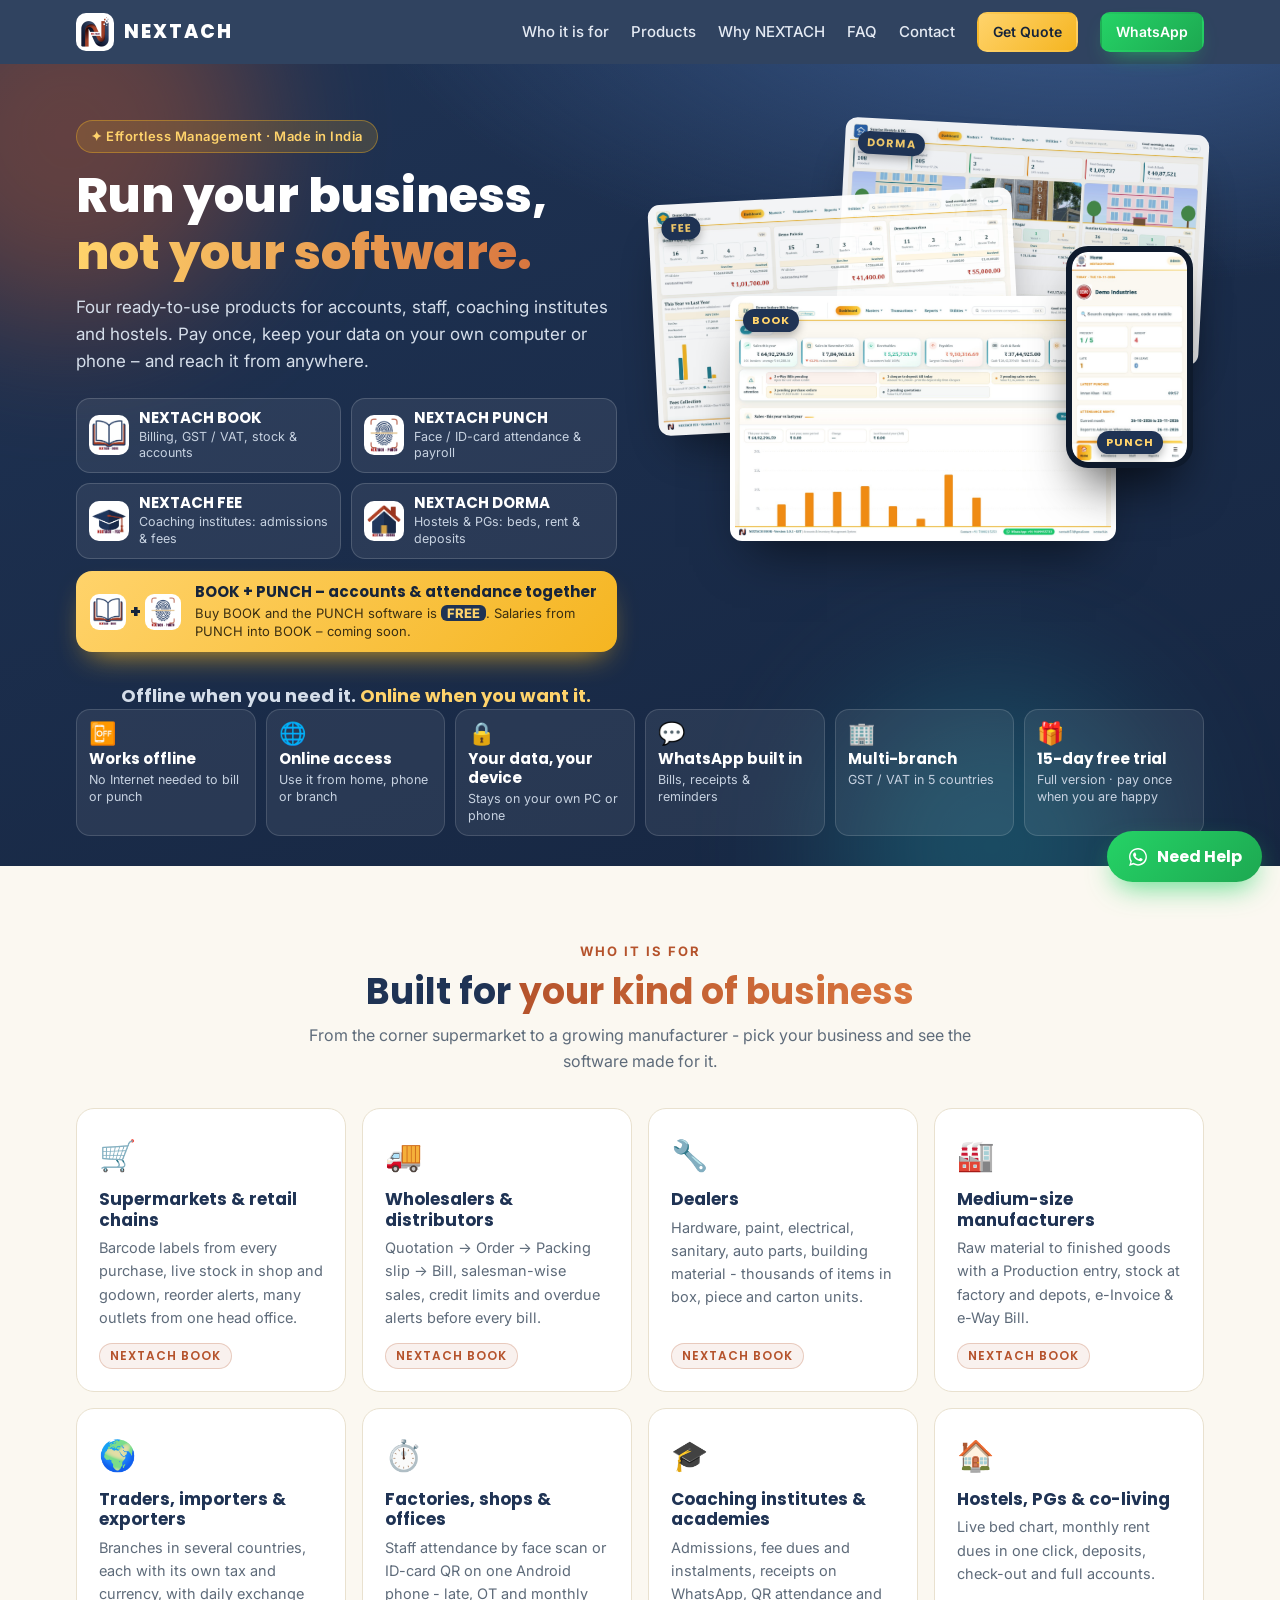
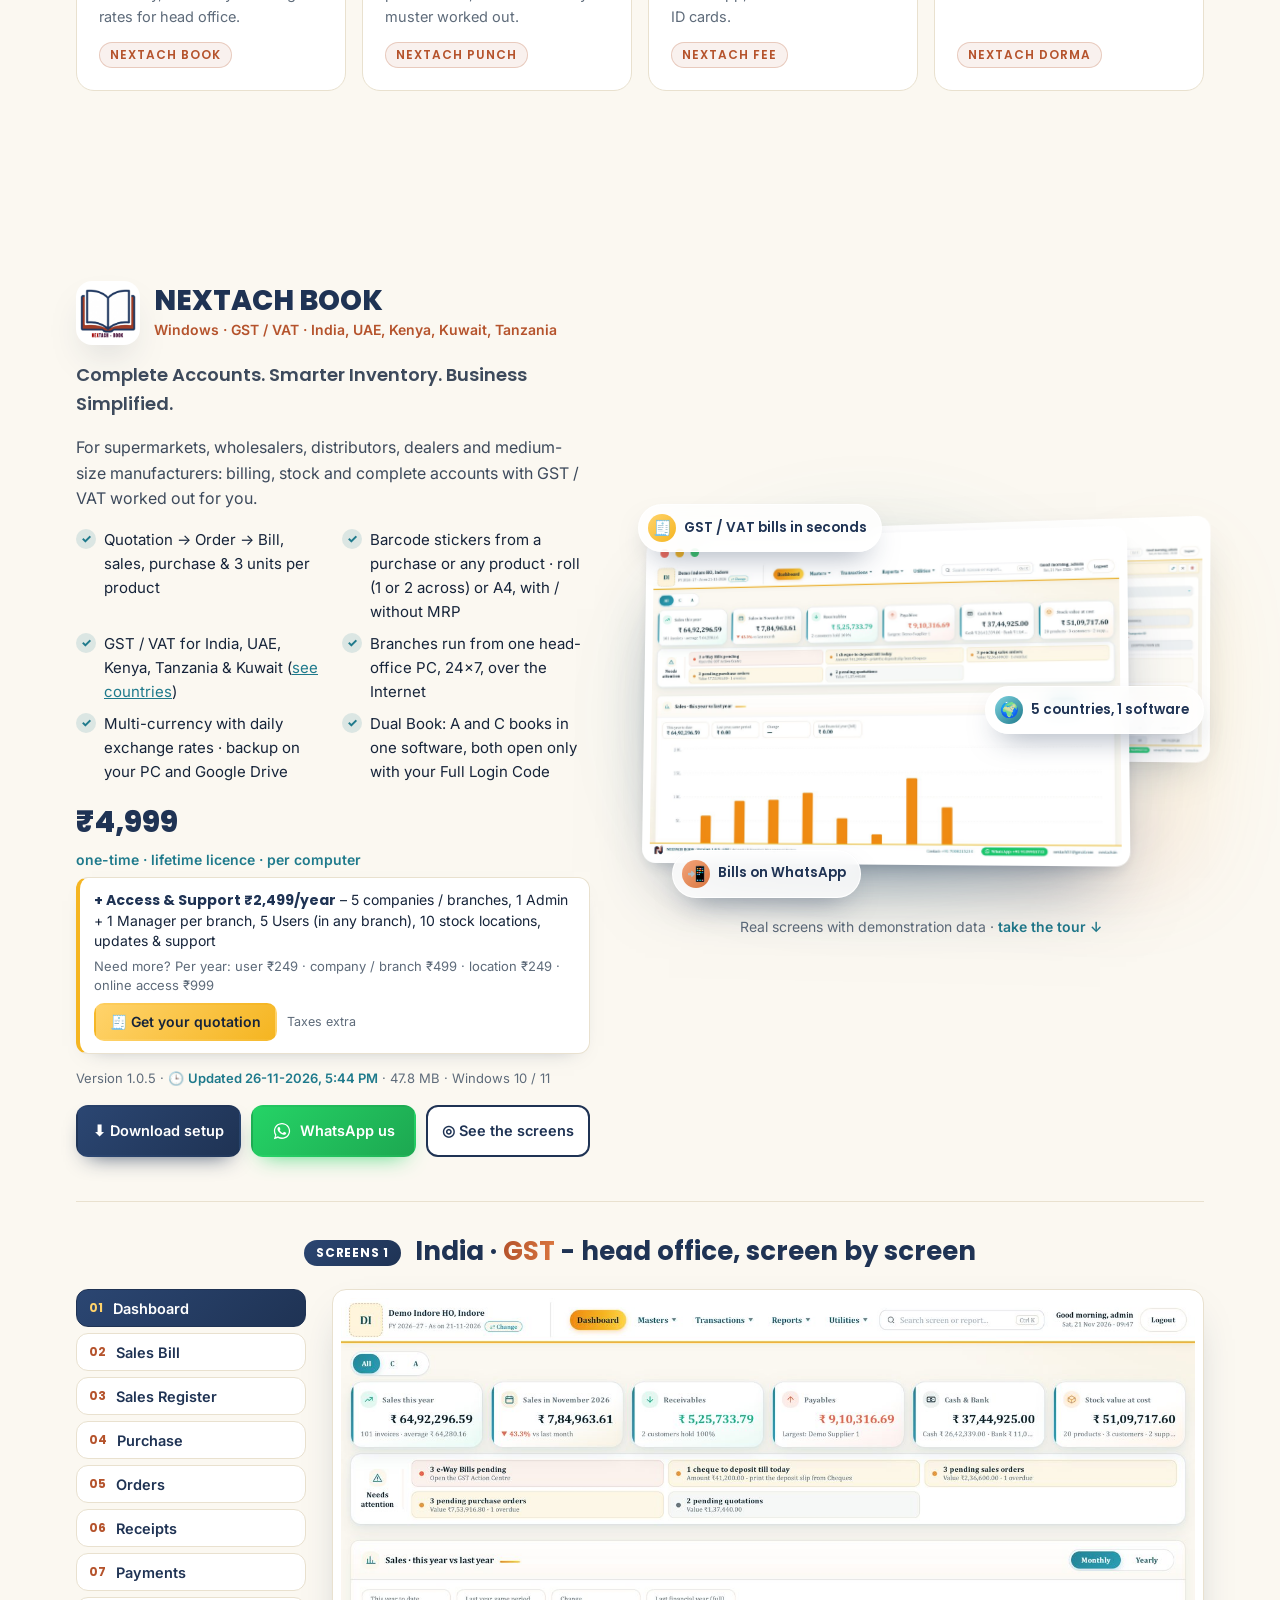
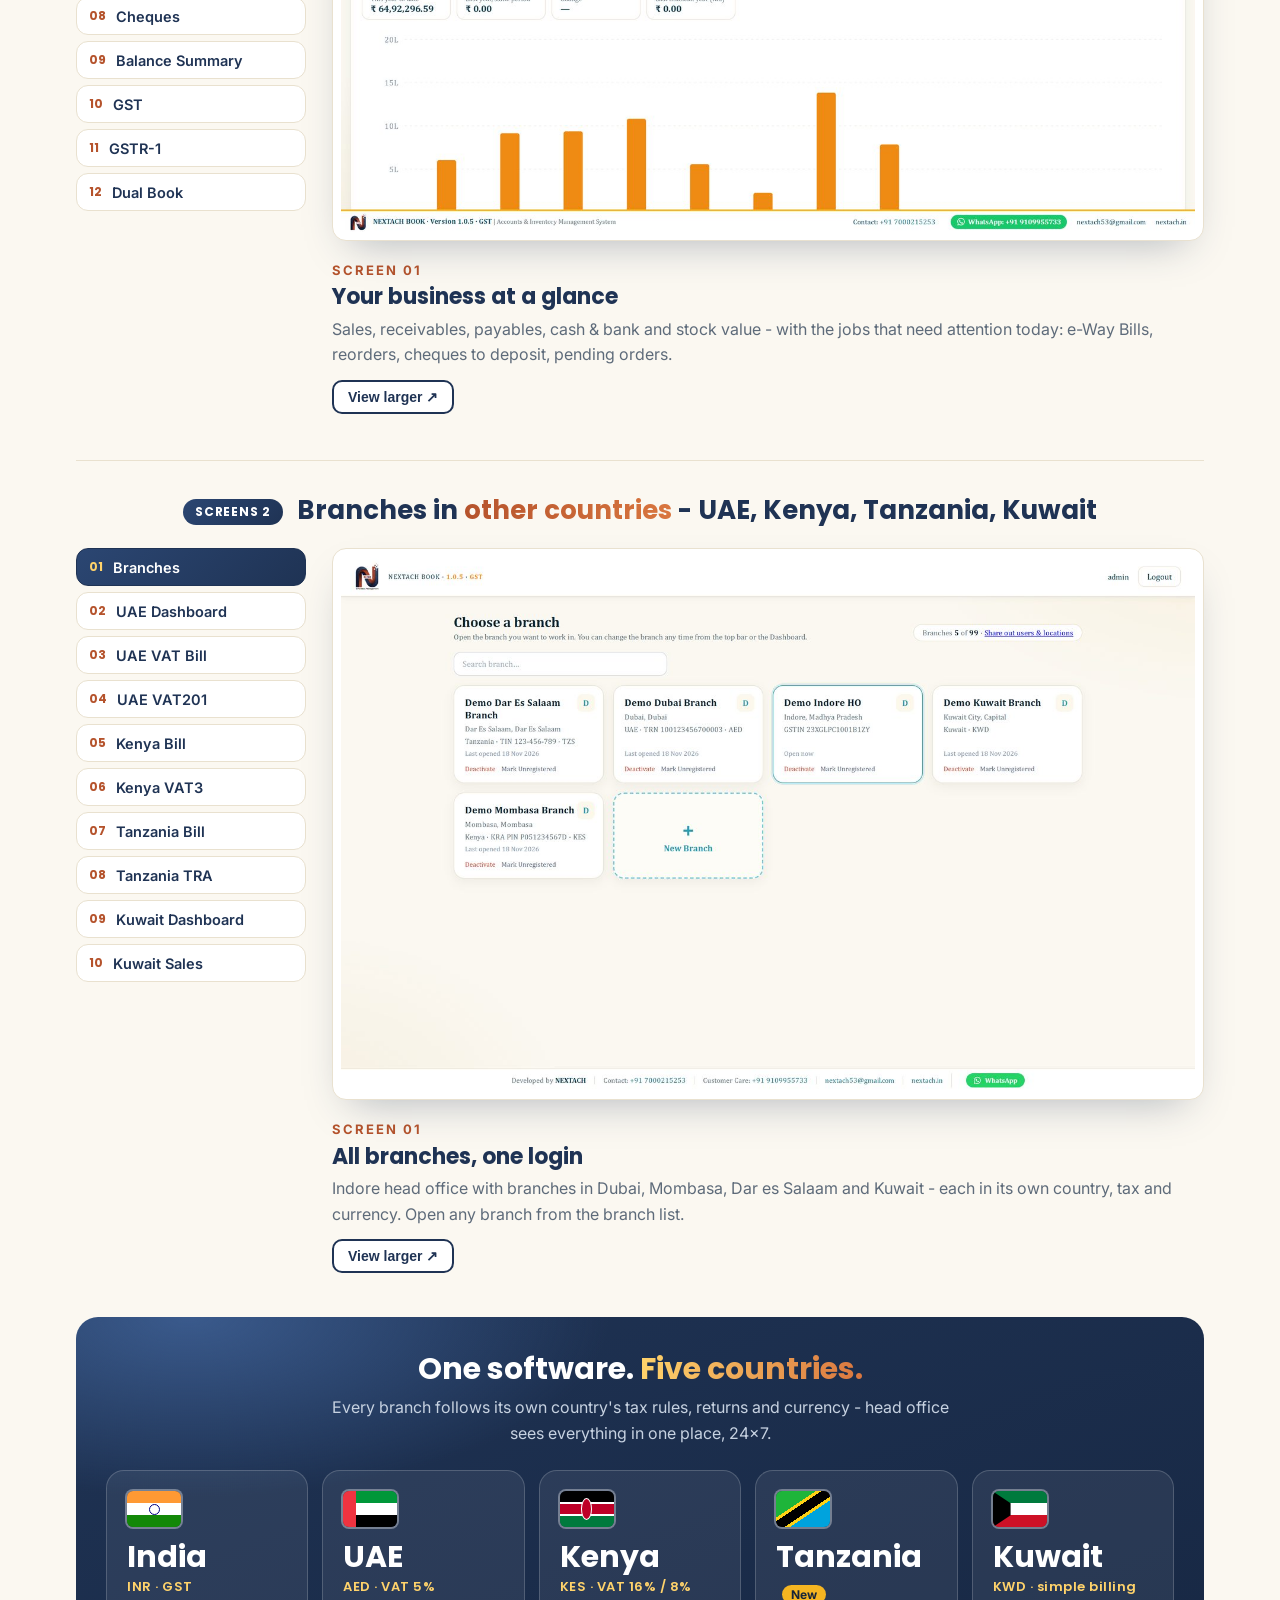
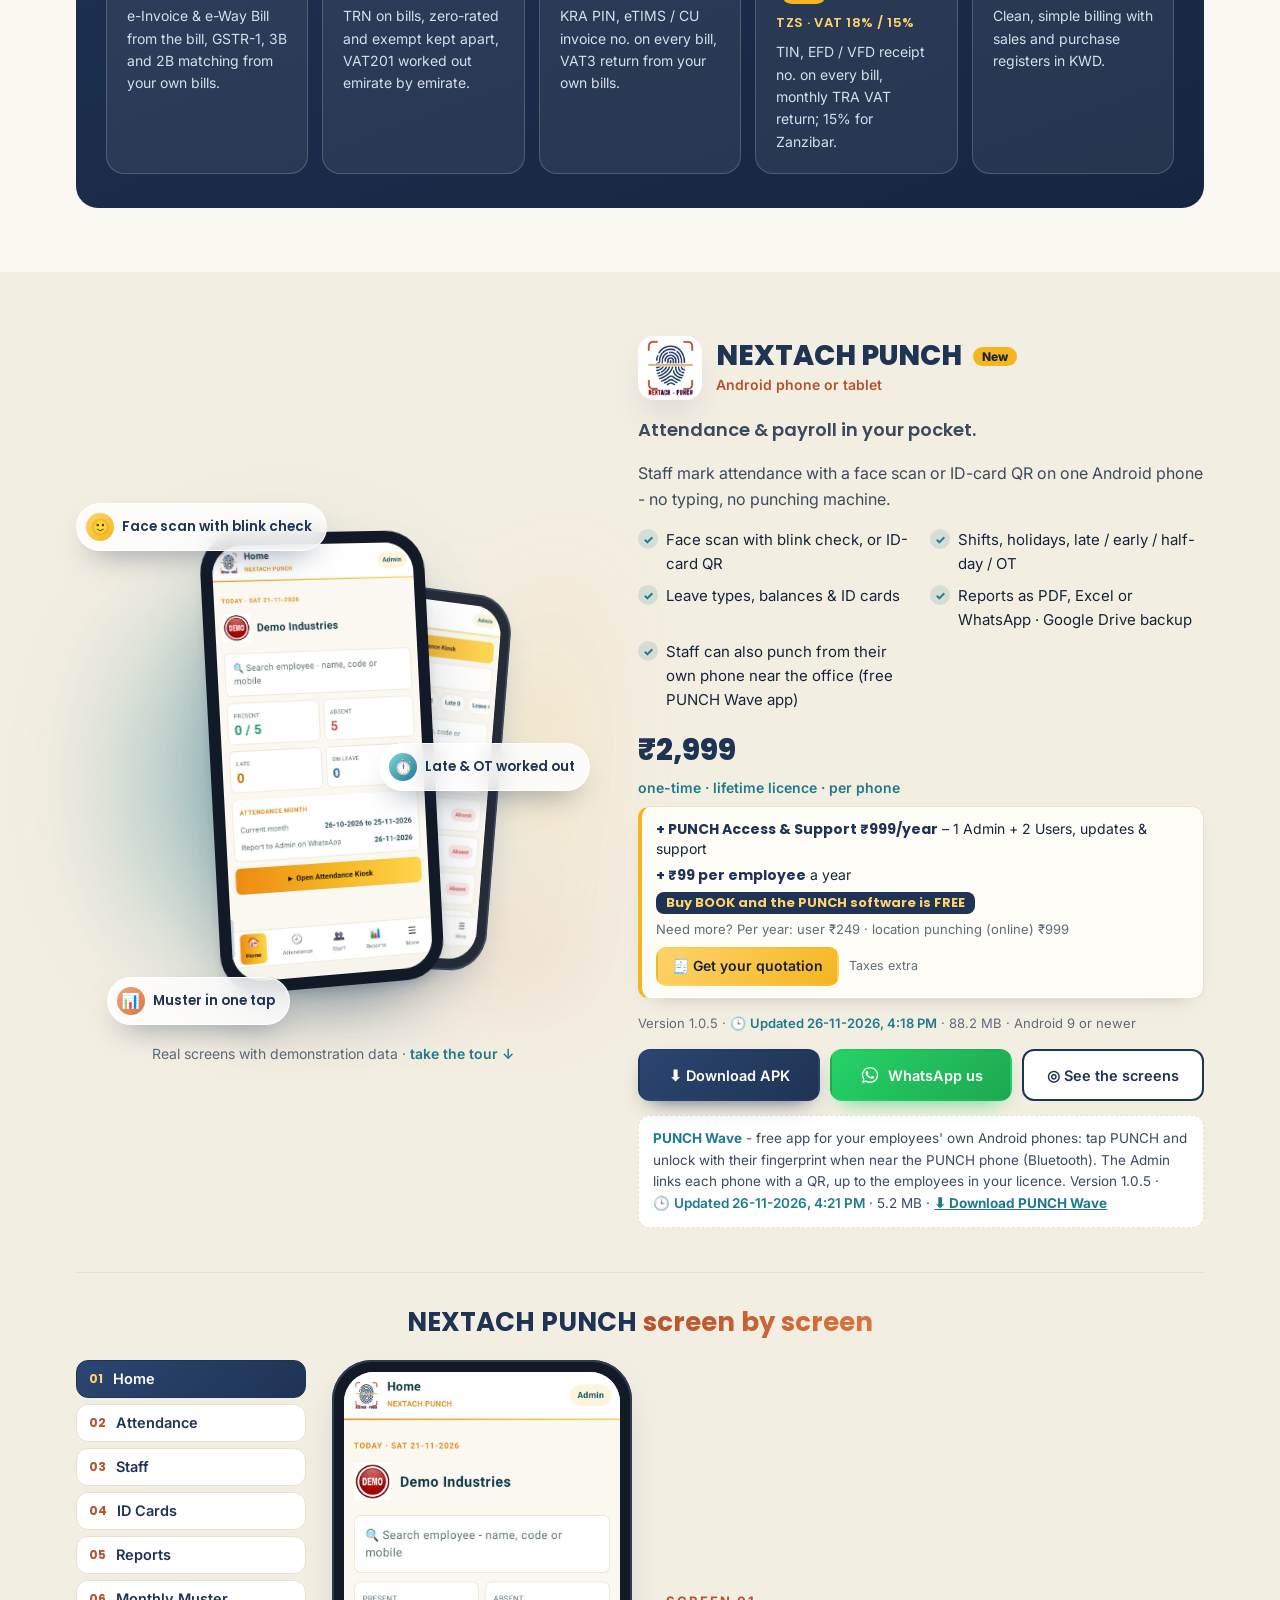
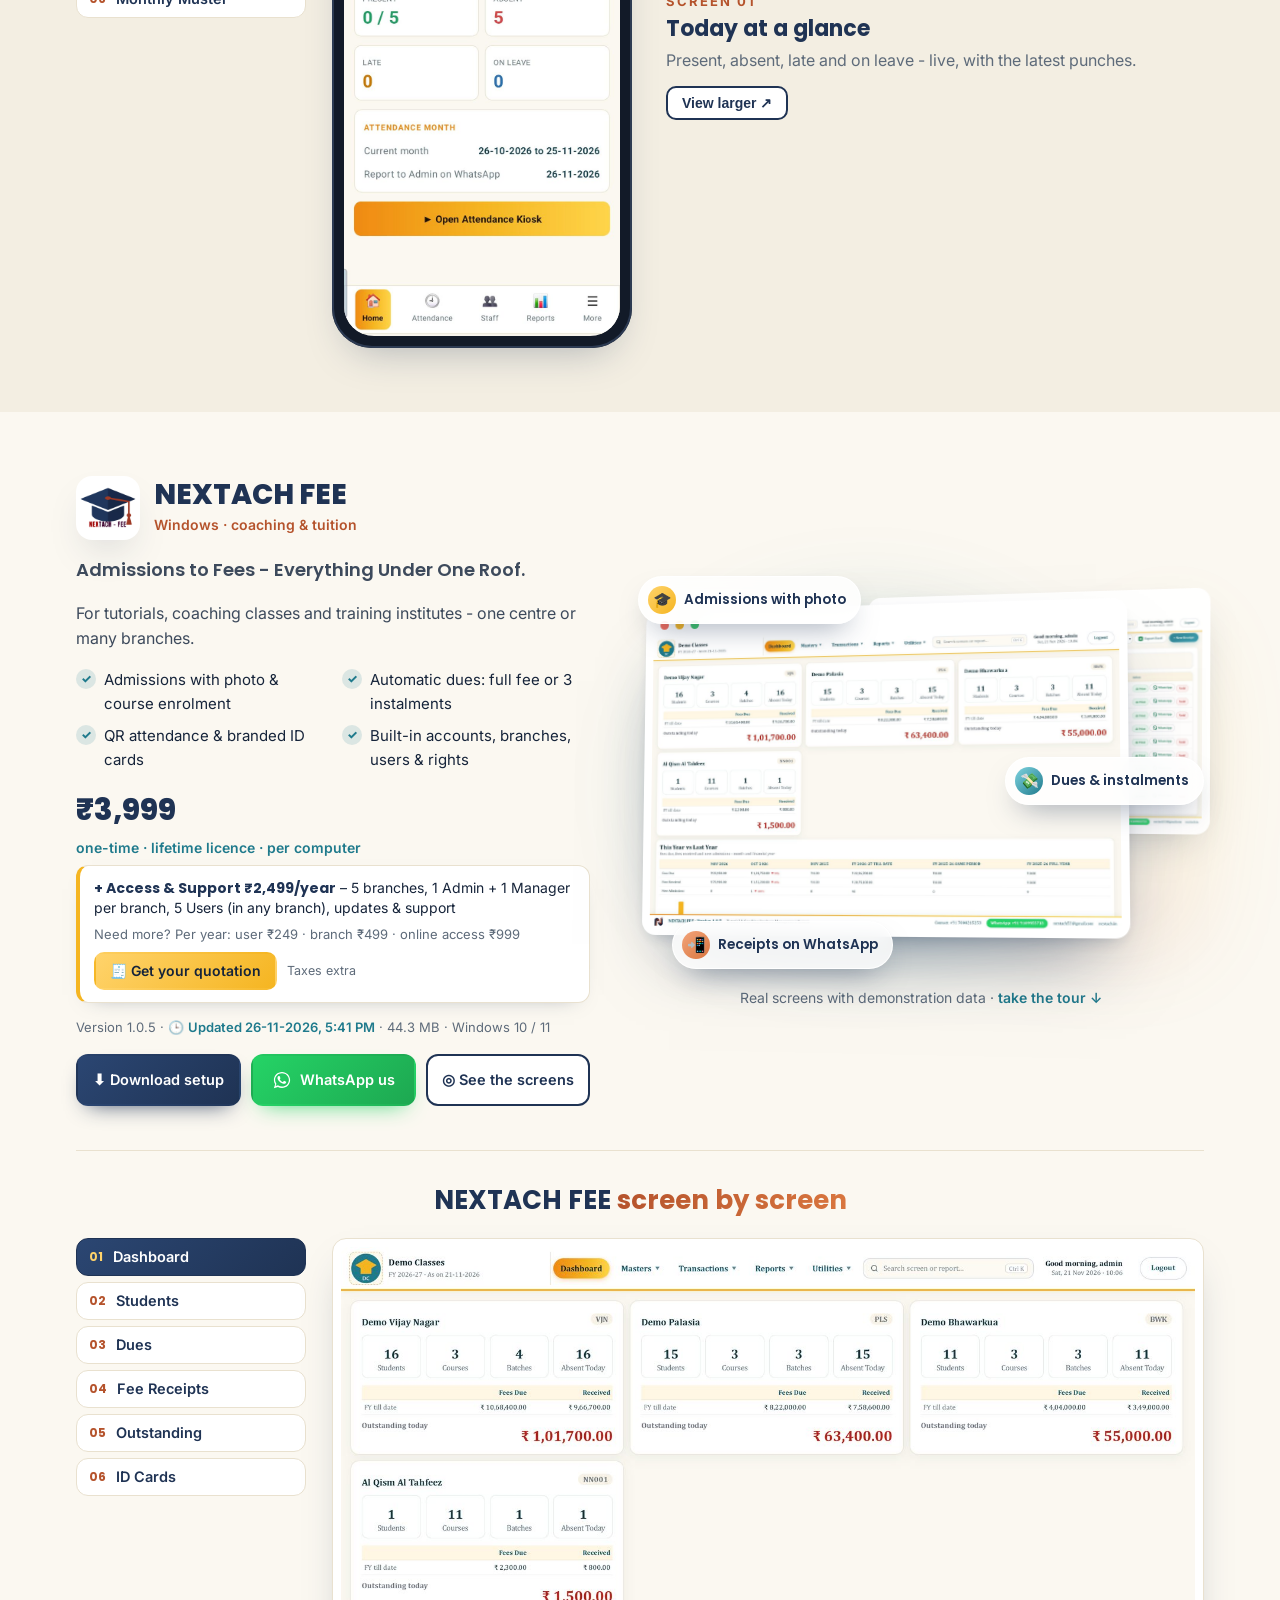
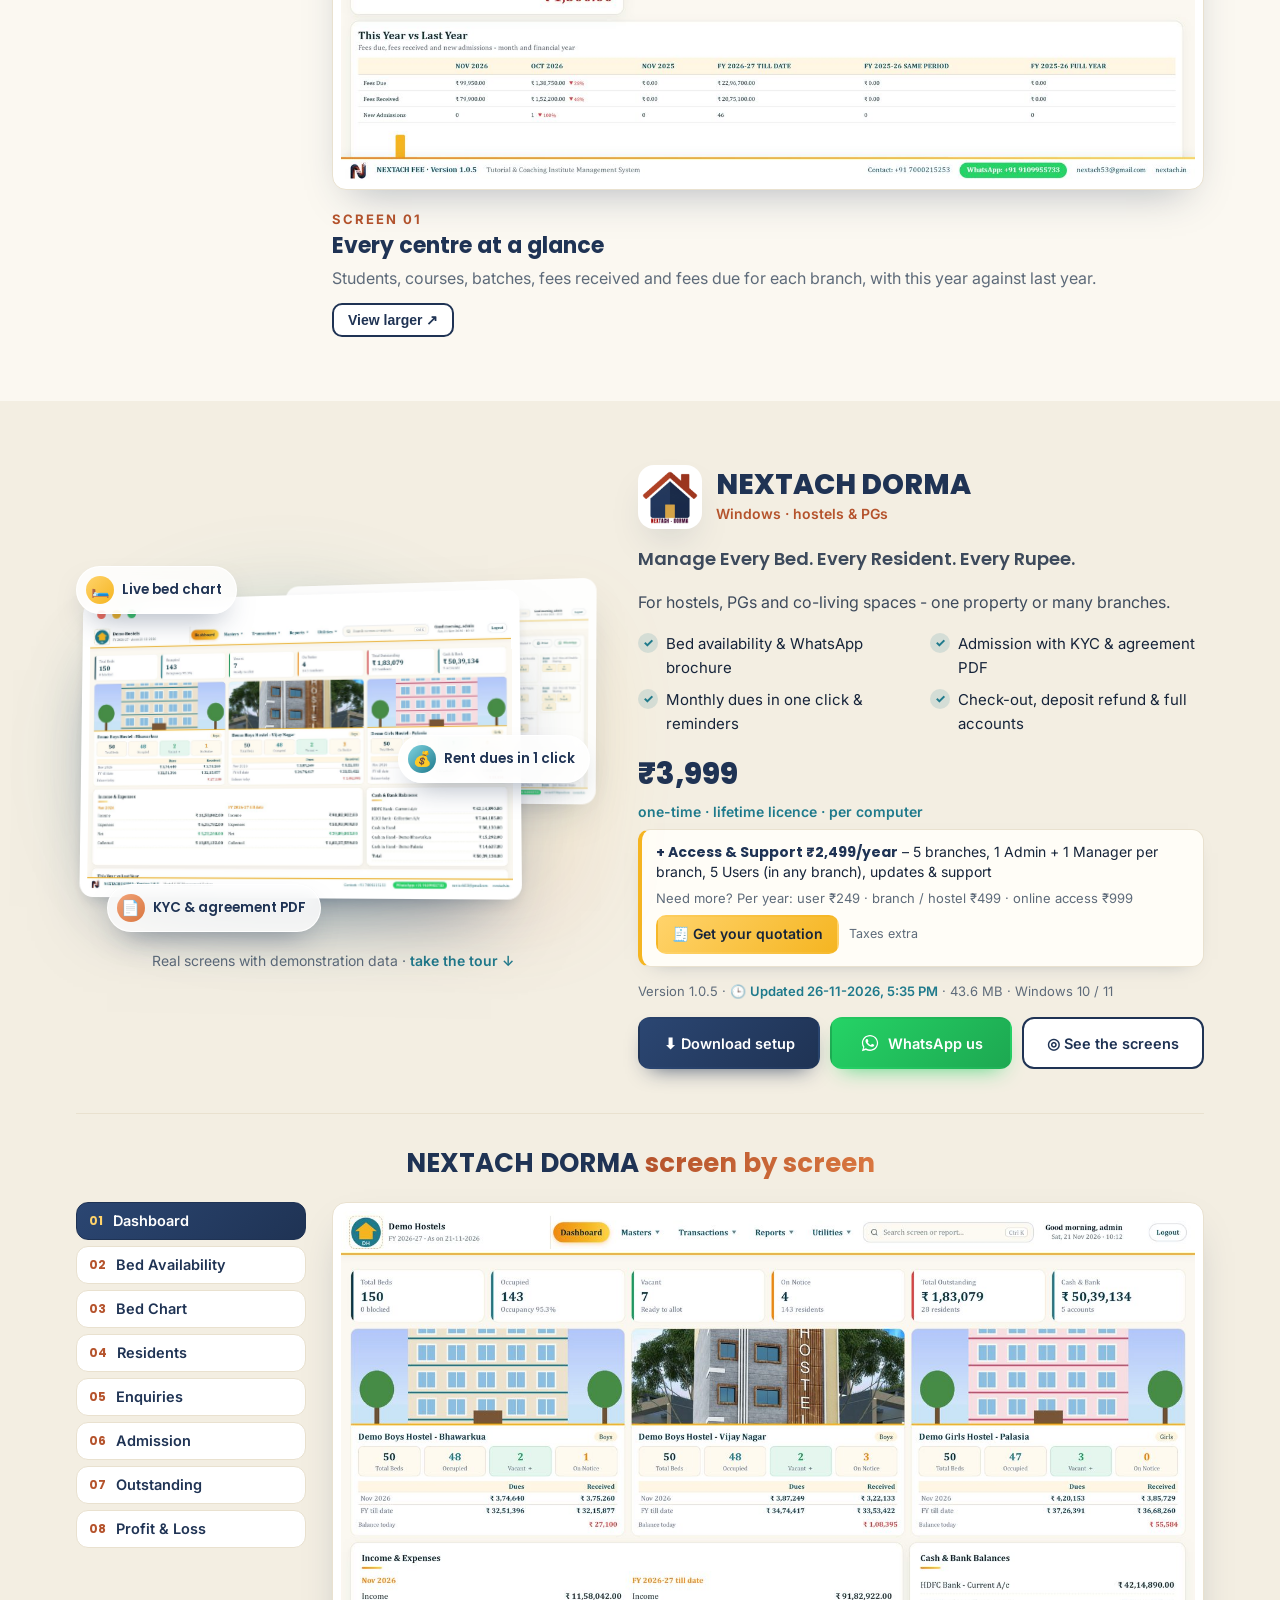
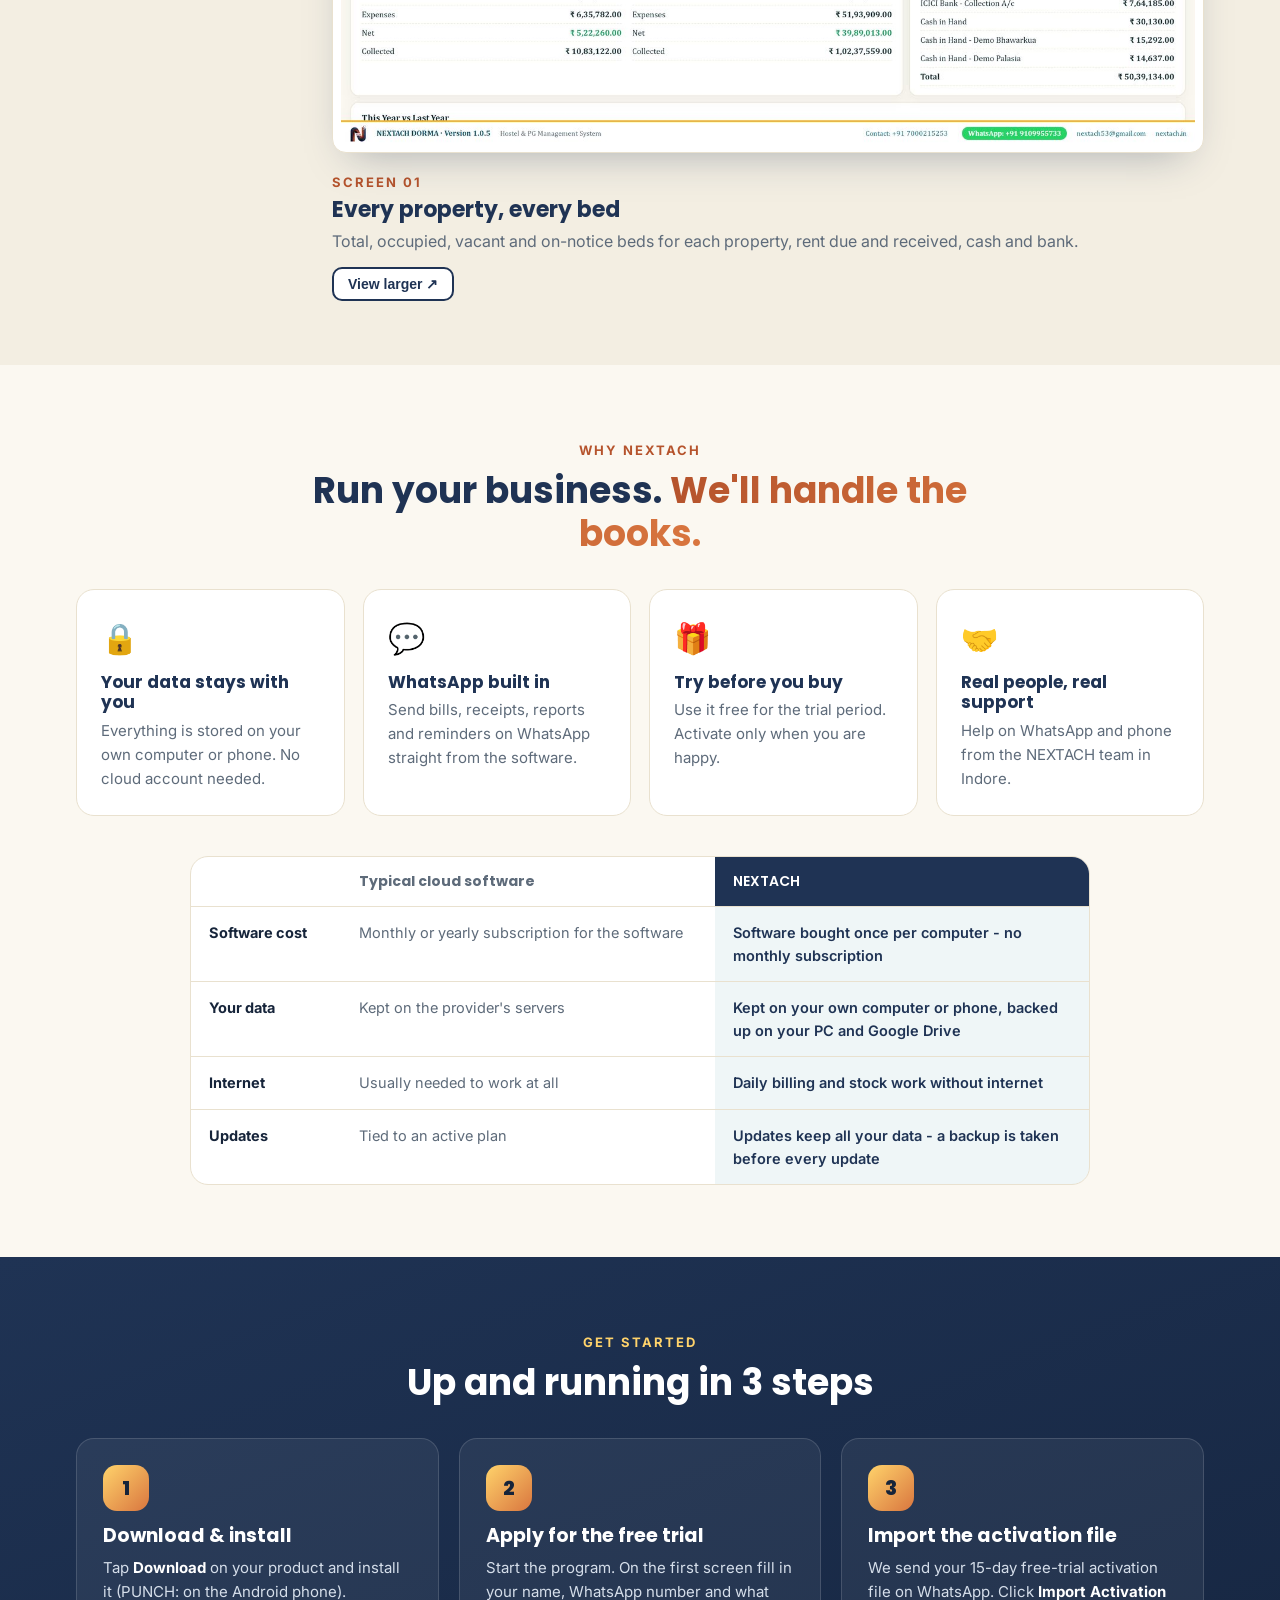
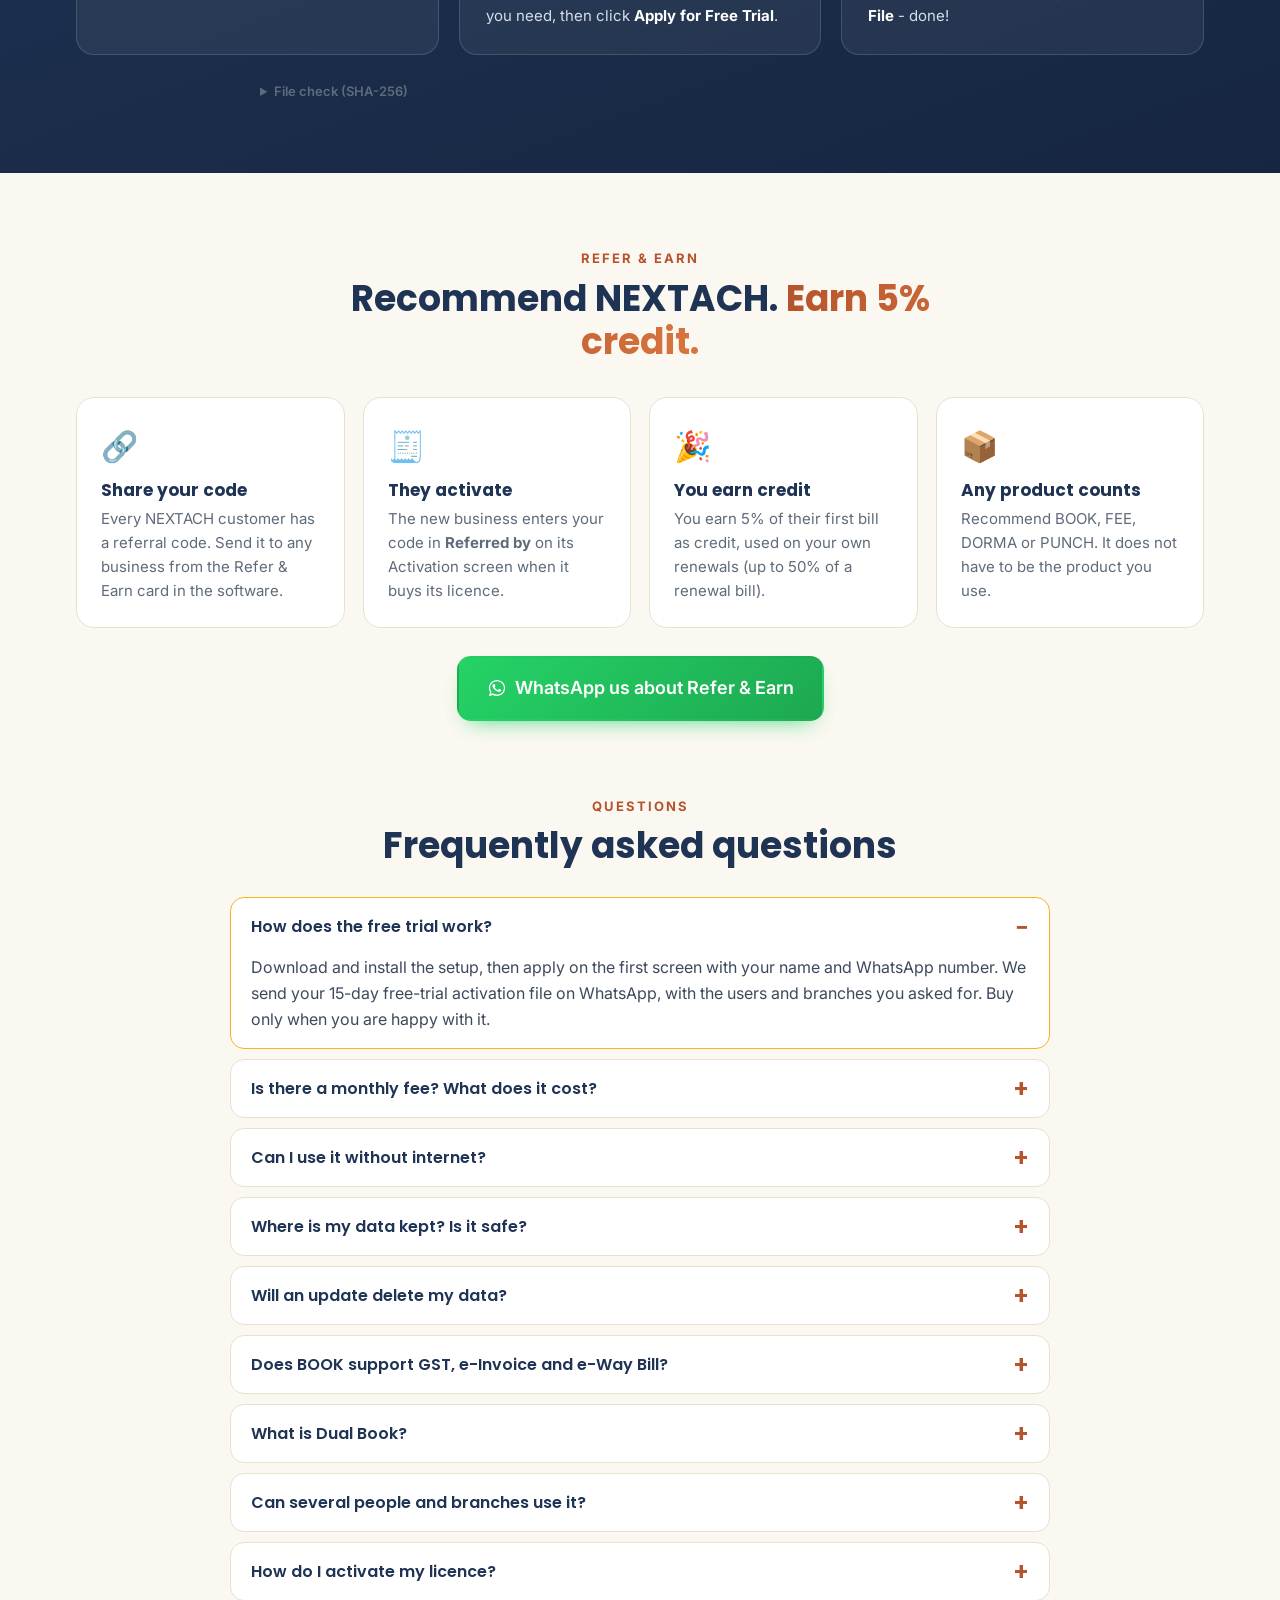
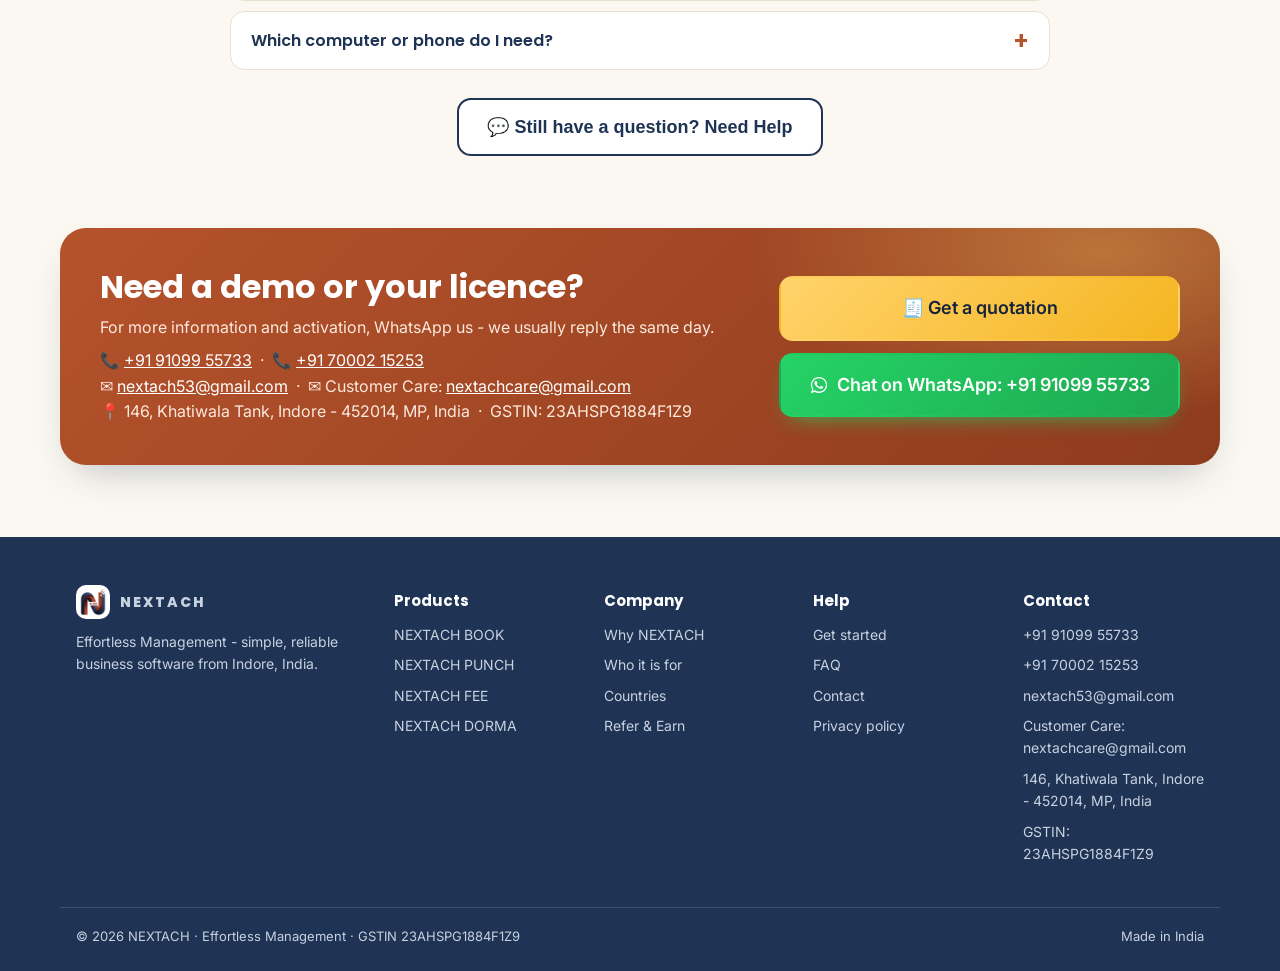
==== commit 22a1c1de: "Update index.html (Super Admin)" ====
--- a/index.html
+++ b/index.html
@@ -155,9 +155,9 @@
         <div class="tour-in">
           <div class="tour-tabs" role="tablist" aria-label="NEXTACH BOOK India GST screens">
           <button type="button" role="tab" class="on" data-img="tour_book_dashboard.jpg" data-t="Your business at a glance" data-d="Sales, receivables, payables, cash &amp; bank and stock value - with the jobs that need attention today: e-Way Bills, reorders, cheques to deposit, pending orders."><b>01</b>Dashboard</button>
-          <button type="button" role="tab" data-img="tour_book_sale_entry.jpg" data-t="GST bill in seconds" data-d="A saved GST bill: pick the customer and products - CGST + SGST or IGST, HSN, e-Way Bill and Transporter details are worked out for you. Print, PDF or WhatsApp."><b>02</b>Sales Bill</button>
+          <button type="button" role="tab" data-img="tour_book_sale_entry.jpg" data-t="GST bill in seconds" data-d="Scan a barcode or pick the product, + adds a row. CGST + SGST or IGST, HSN and e-Way Bill are worked out for you. Combo (A + C): one entry makes the A bill and the C bill. Print, PDF or WhatsApp."><b>02</b>Sales Bill</button>
           <button type="button" role="tab" data-img="tour_book_sales.jpg" data-t="Every sale in one list" data-d="Search in several words, filter by date, print, WhatsApp or Excel - edit, print or send any bill from its row."><b>03</b>Sales Register</button>
-          <button type="button" role="tab" data-img="tour_book_purchase.jpg" data-t="Purchases that update stock" data-d="Supplier bills with lot, invoice no. and amount - stock and the supplier&#x27;s balance change at once."><b>04</b>Purchase</button>
+          <button type="button" role="tab" data-img="tour_book_purchase.jpg" data-t="Purchases that update stock" data-d="Scan or pick products, + adds a row, Combo (A + C) splits one supplier bill into the A and C purchase. Stock and the supplier&#x27;s balance change at once."><b>04</b>Purchase</button>
           <button type="button" role="tab" data-img="tour_book_orders.jpg" data-t="Quotation → Order → Bill" data-d="Quotations, sales and purchase orders, packing slips, pendency and reorder / auto PO - convert one into the next in a click."><b>05</b>Orders</button>
           <button type="button" role="tab" data-img="tour_book_receipt.jpg" data-t="Receipts from customers" data-d="Cash, cheque or bank receipts, deposited into the right bank account, with the customer&#x27;s balance updated."><b>06</b>Receipts</button>
           <button type="button" role="tab" data-img="tour_book_payments.jpg" data-t="Payments and expenses" data-d="Pay suppliers, salaries, rent, electricity and other expenses from cash or bank."><b>07</b>Payments</button>
--- a/style.css
+++ b/style.css
@@ -614,3 +614,13 @@
 @media (max-width: 560px) { .h2-prods { grid-template-columns: 1fr; } .h2-feats { grid-template-columns: 1fr 1fr; } .h2-art { height: 310px; }
   .s-fee { top: 48px; } .s-book { top: 128px; } .h2-phone { top: 92px; } .h2-art figcaption { font-size: 10px; padding: 2px 7px; }
   .h2-tag { font-size: 17px; } }
+
+/* ---------- 26-11-2026 price box in every product section (filled from the Price List by sa\publish.py) ---------- */
+.p-plan { list-style: none; margin: 6px 0 14px; padding: 12px 14px; background: #fff; border: 1px solid var(--line); border-left: 4px solid var(--gold);
+  border-radius: 12px; display: grid; gap: 6px; font-size: 14px; color: var(--ink); box-shadow: 0 8px 20px -16px rgba(31,51,84,.5); }
+.p-plan li { line-height: 1.45; }
+.p-plan li b { color: var(--navy); font-family: Poppins, sans-serif; }
+.p-plan li b.free { display: inline-block; background: var(--navy); color: var(--gold2); padding: 2px 10px; border-radius: 8px; font-size: 13px; }
+.p-plan li:nth-last-child(2) { color: var(--muted); font-size: 13px; }
+.p-plan li.q { display: flex; align-items: center; gap: 10px; flex-wrap: wrap; color: var(--muted); font-size: 12.5px; margin-top: 2px; }
+.product.alt .p-plan { background: #fffdf7; }
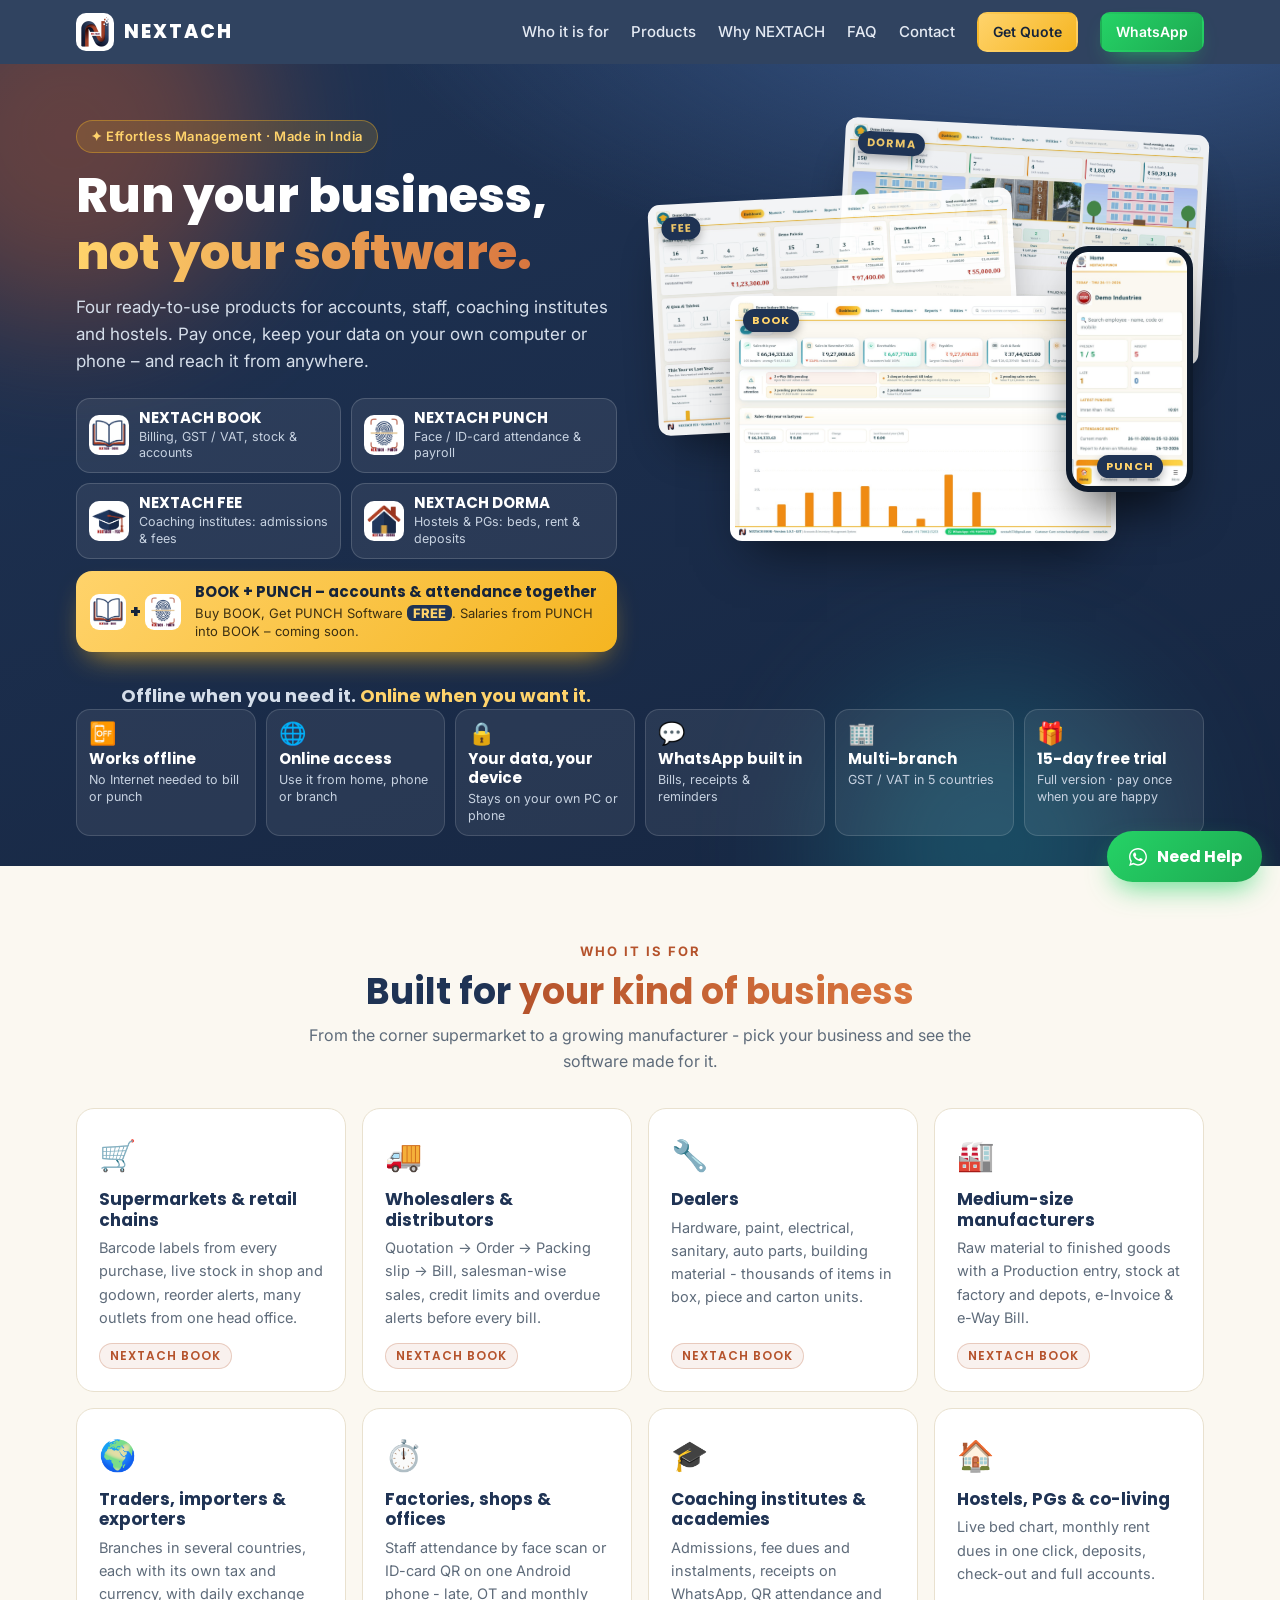
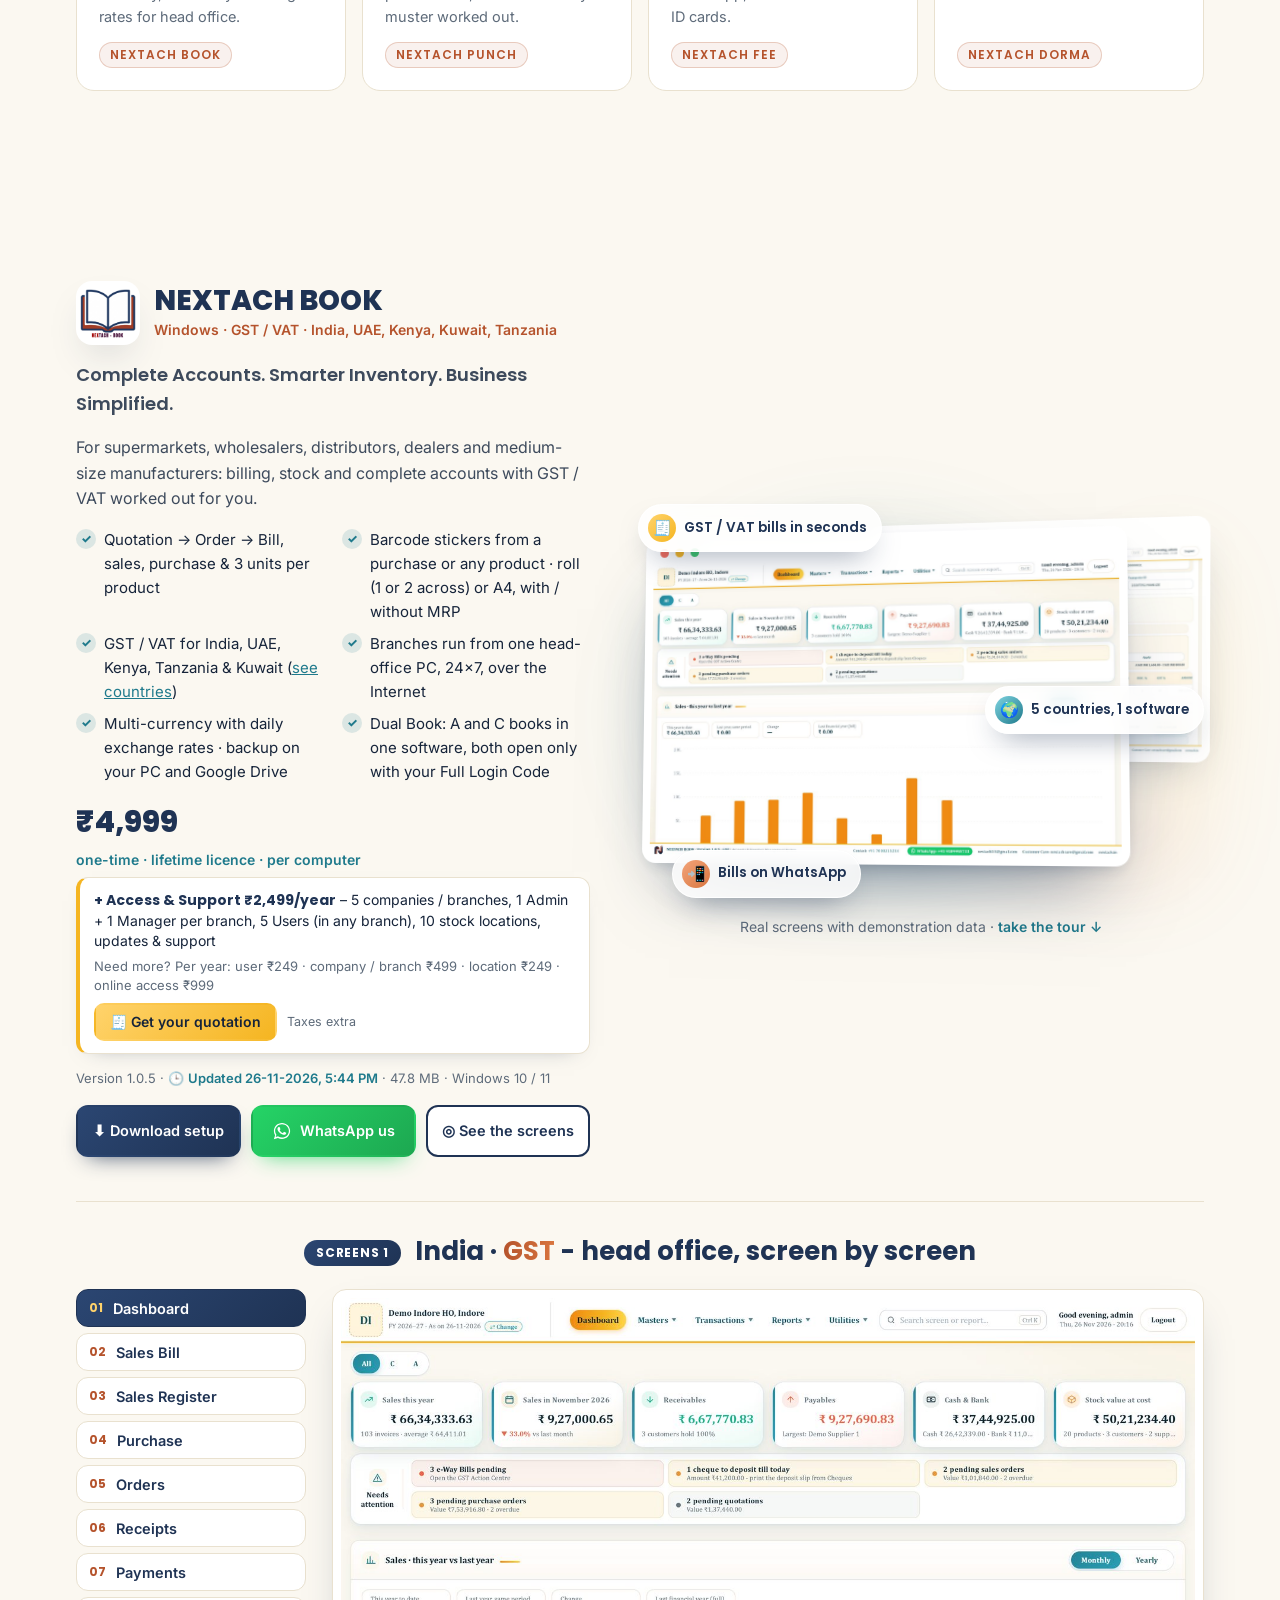
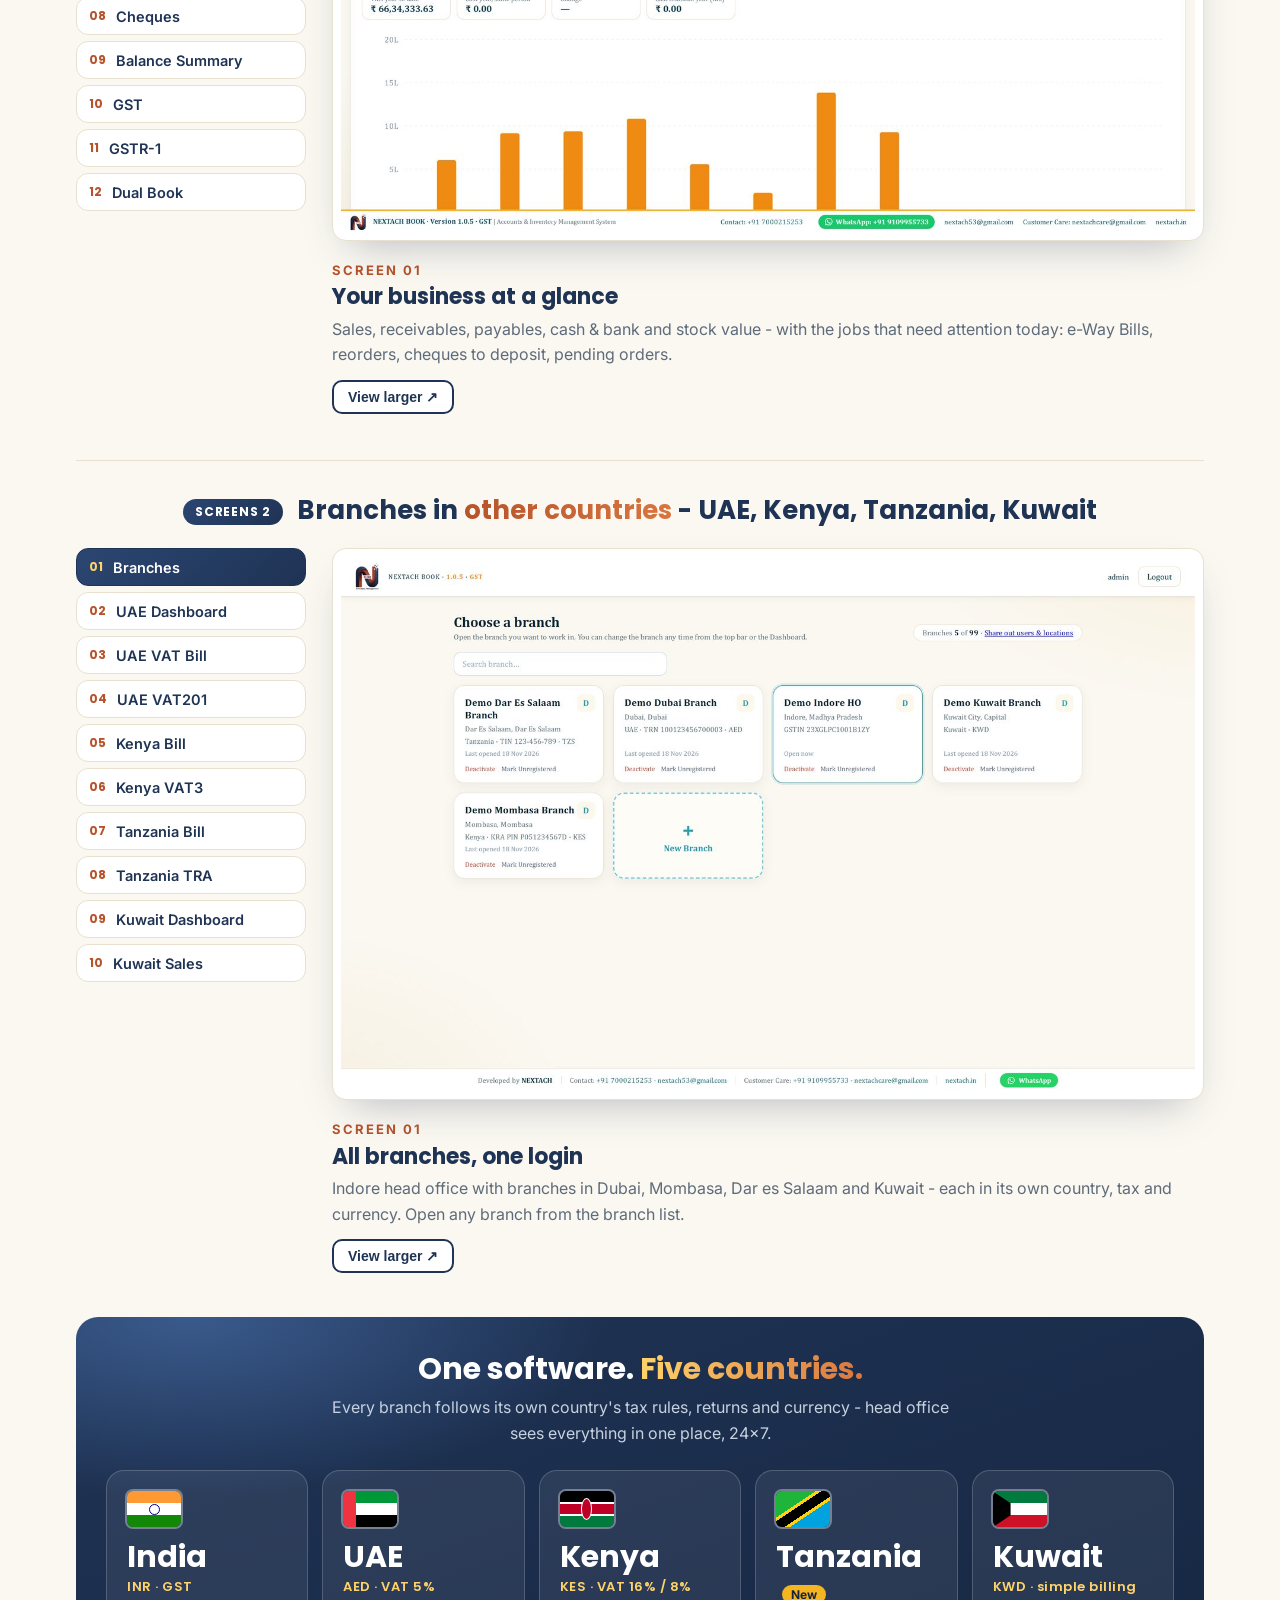
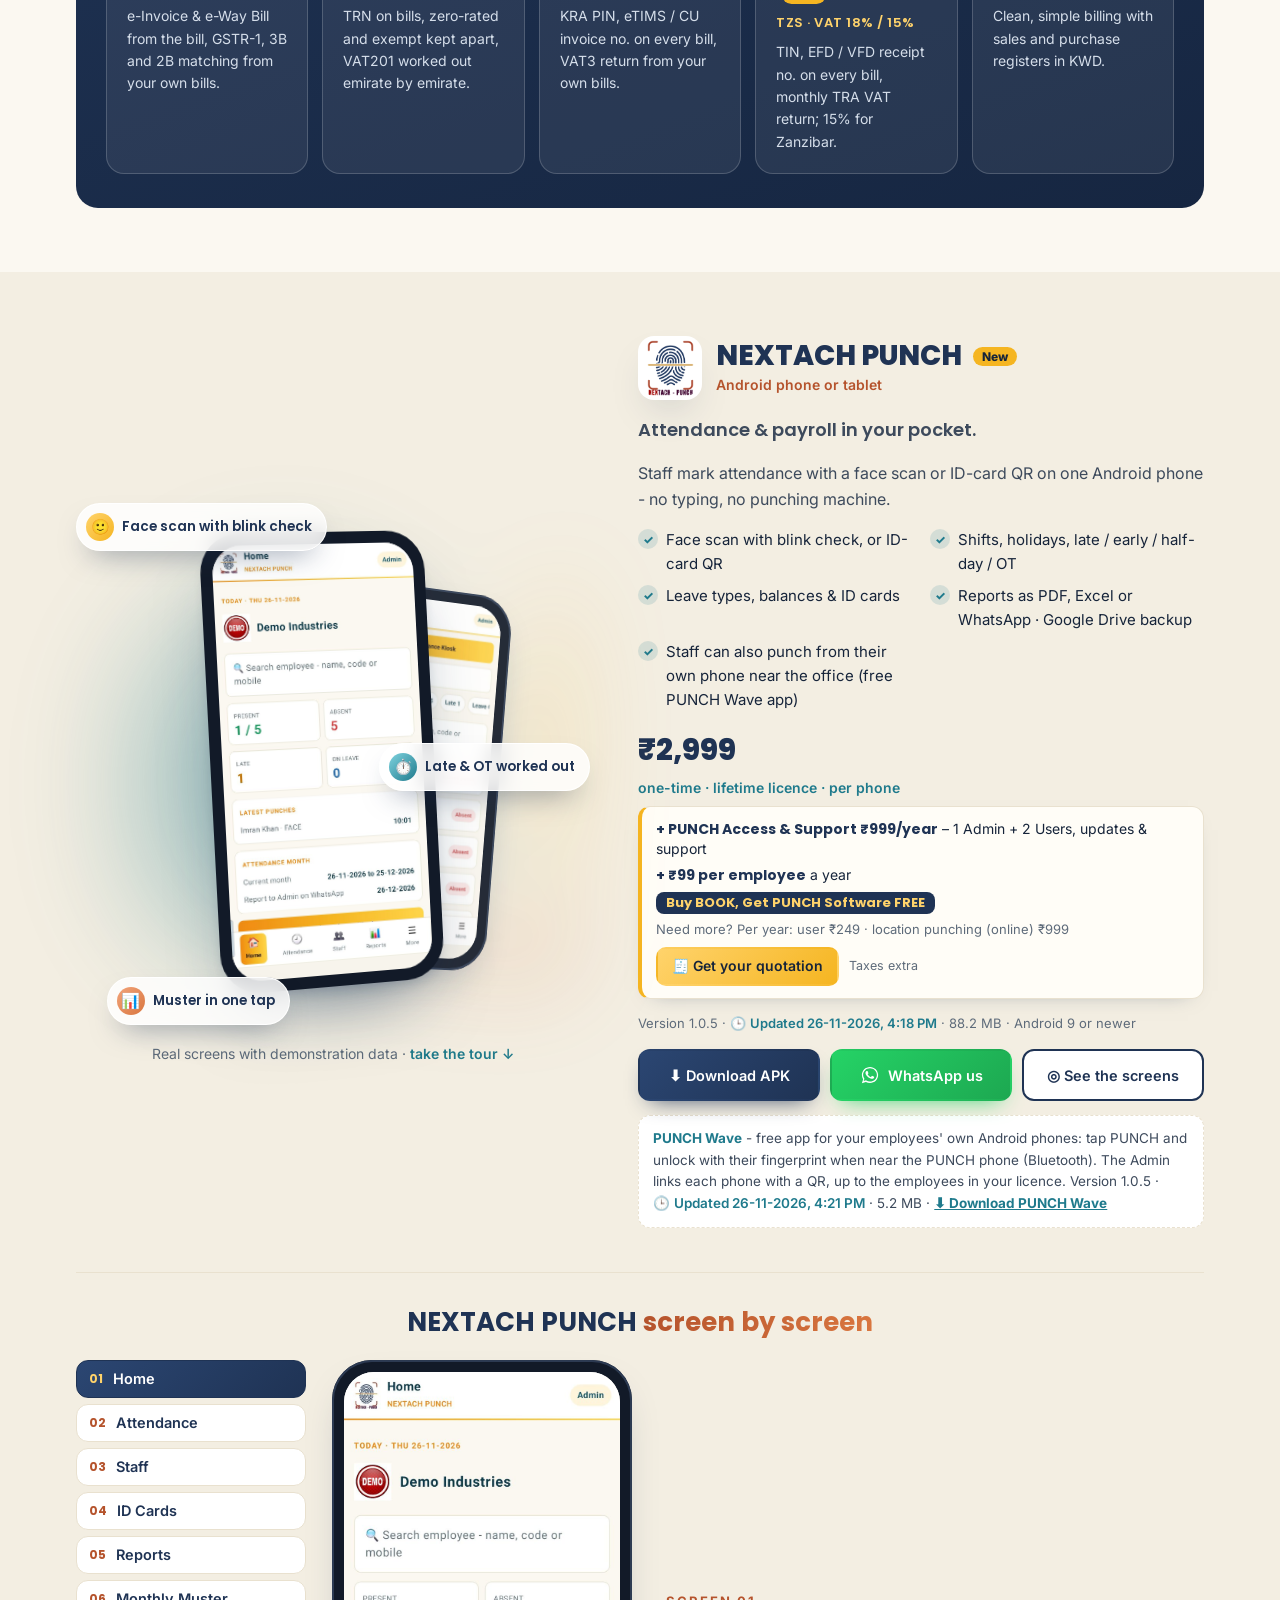
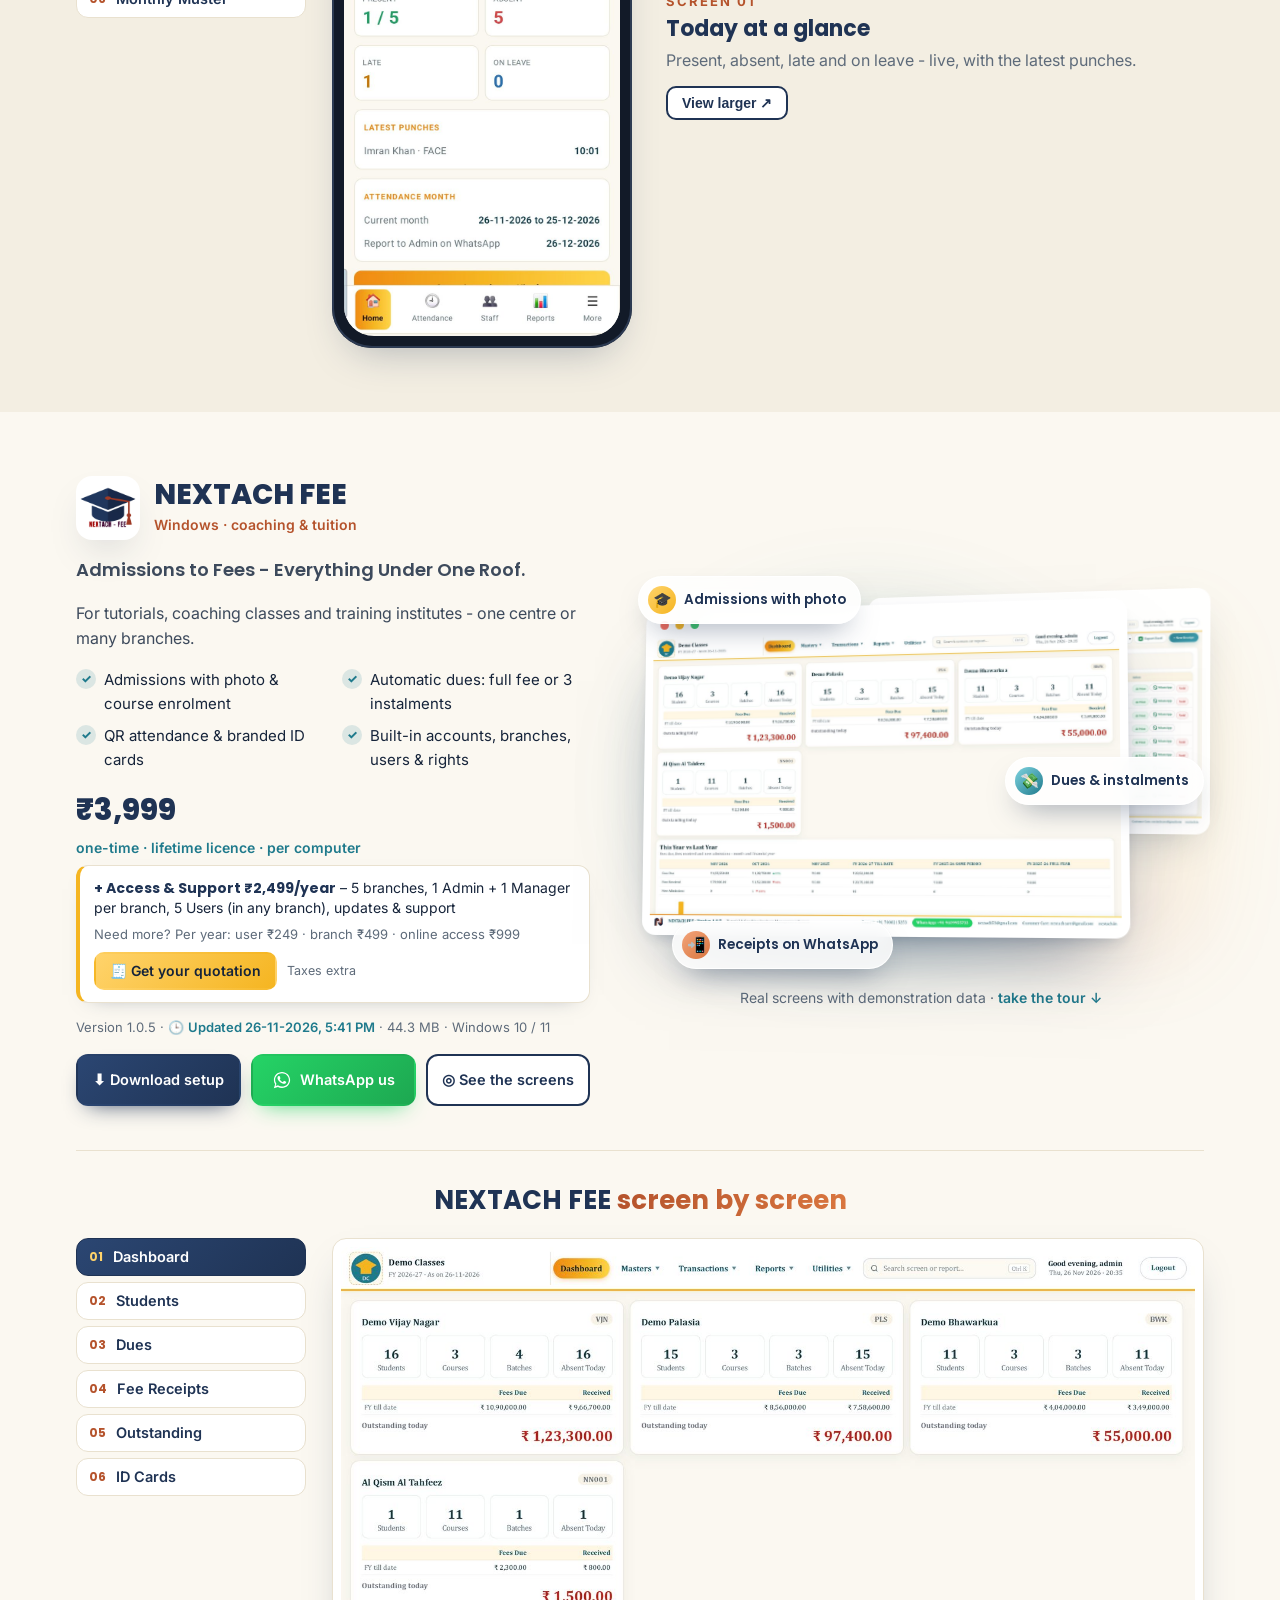
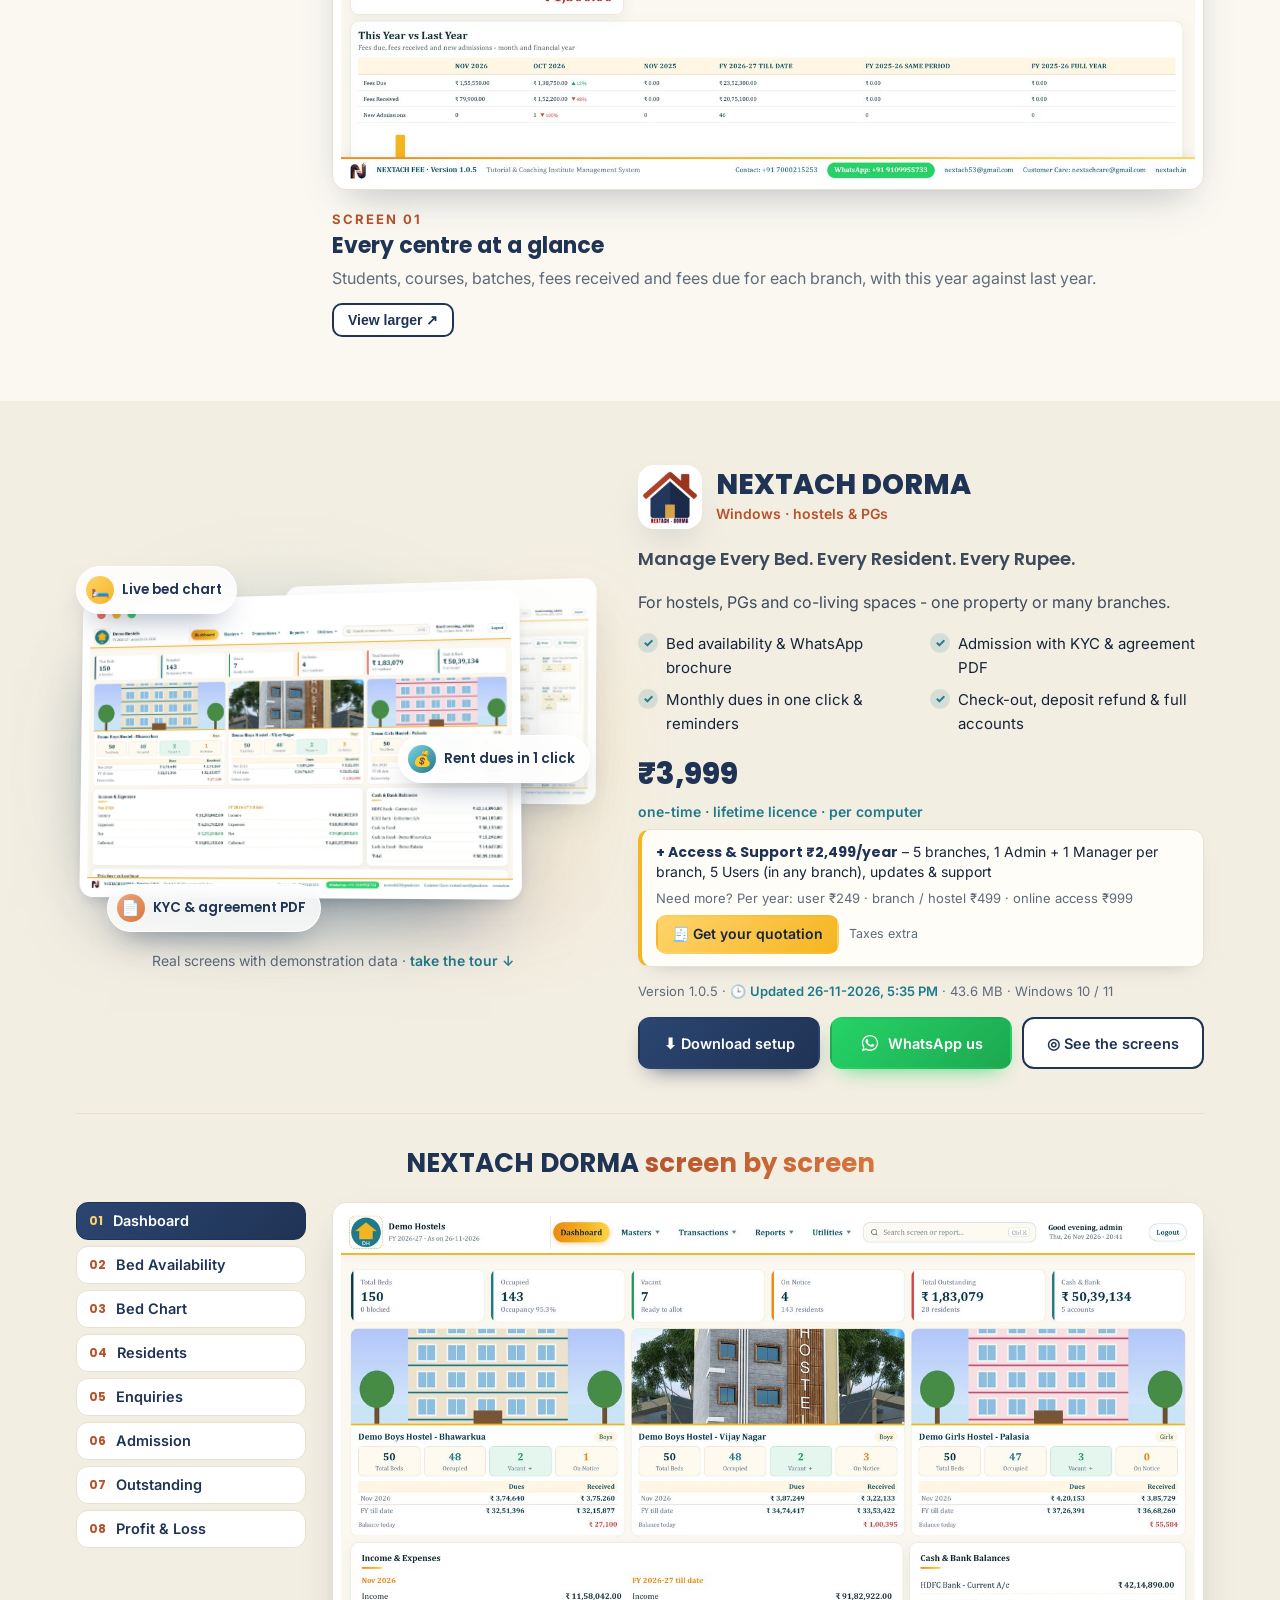
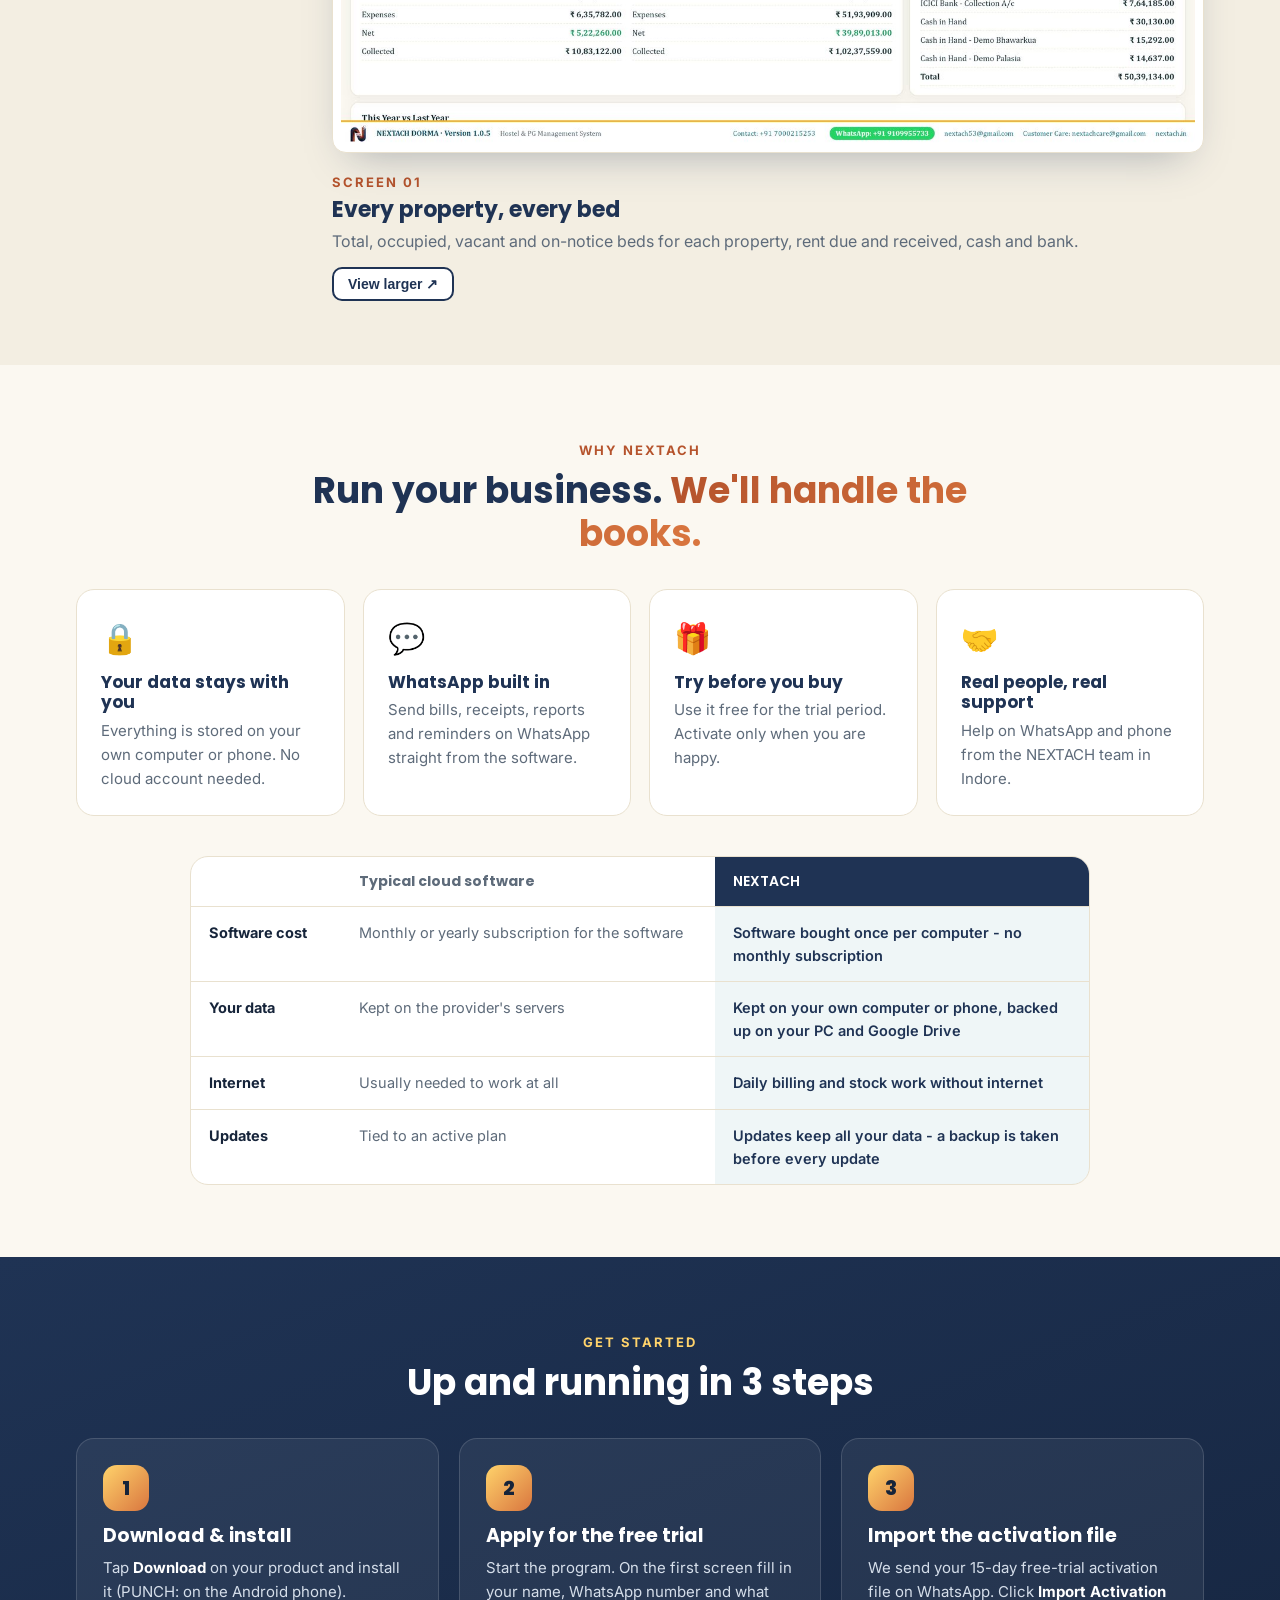
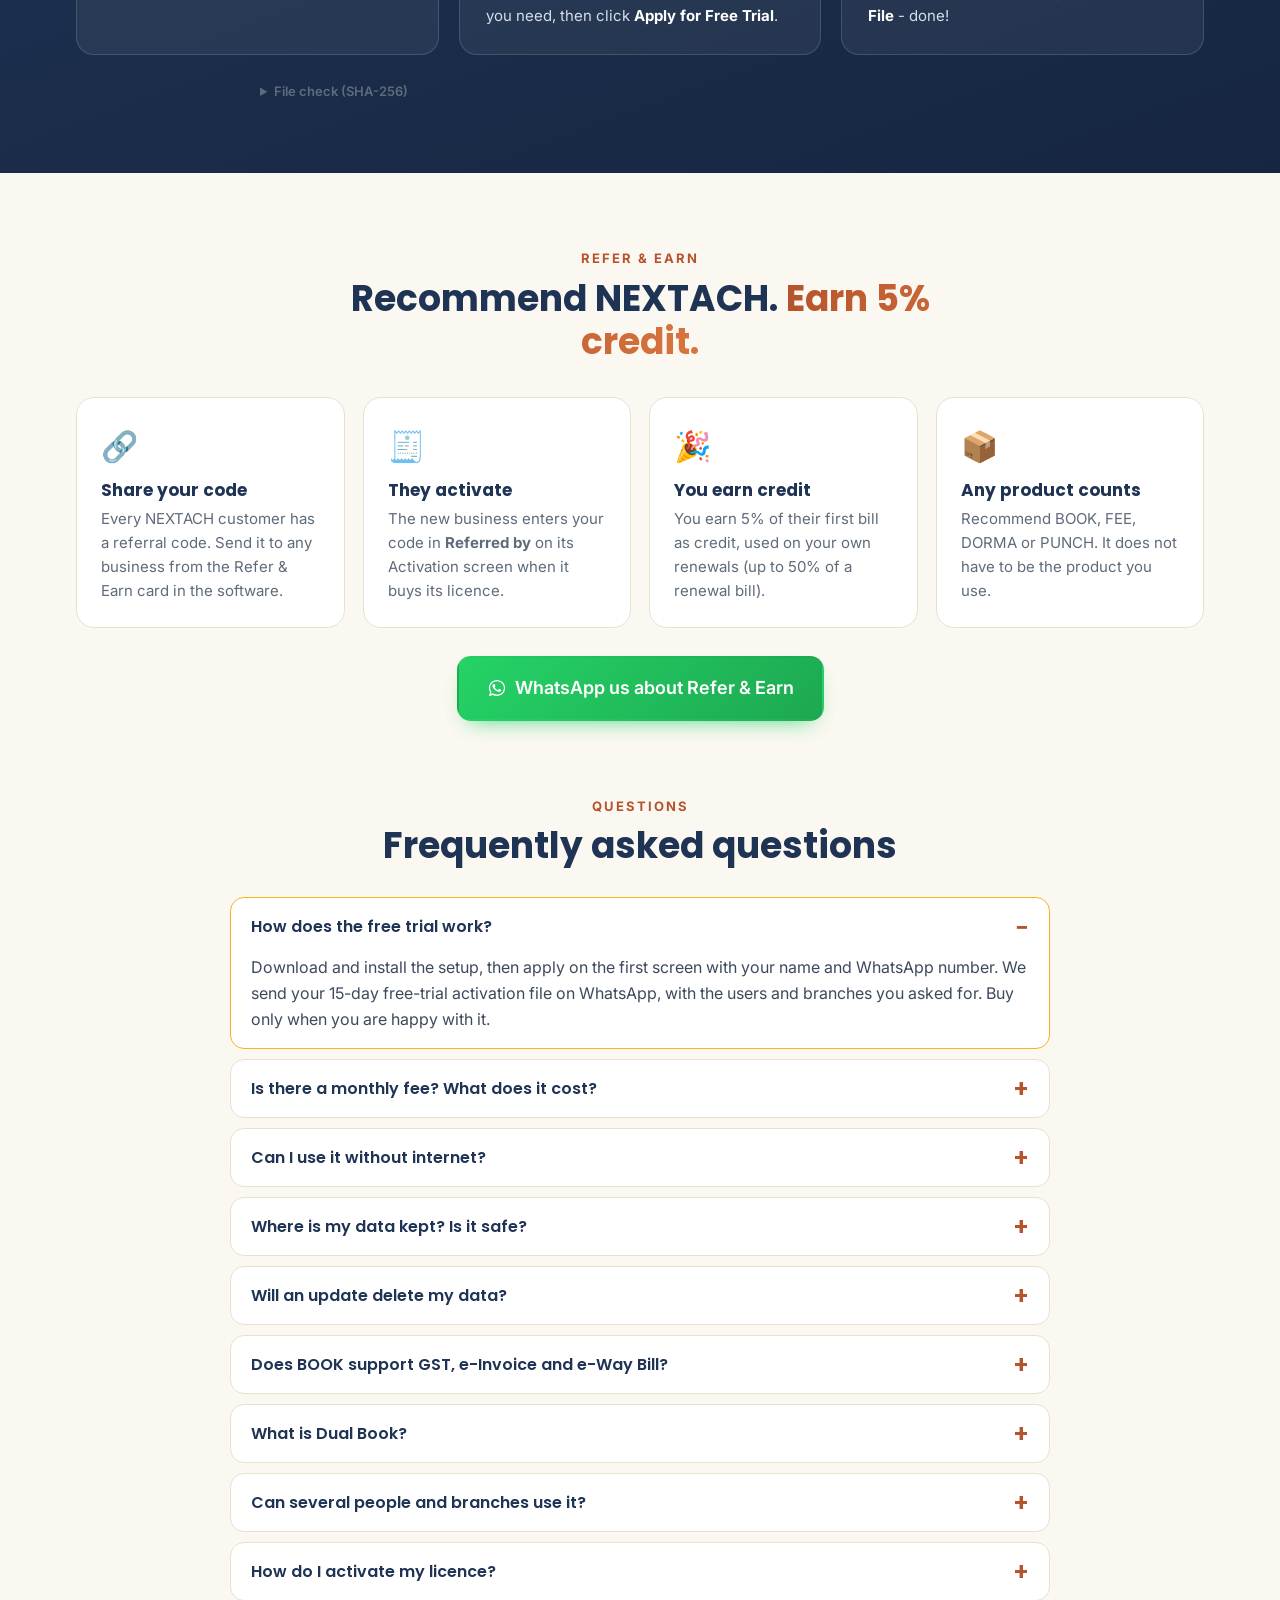
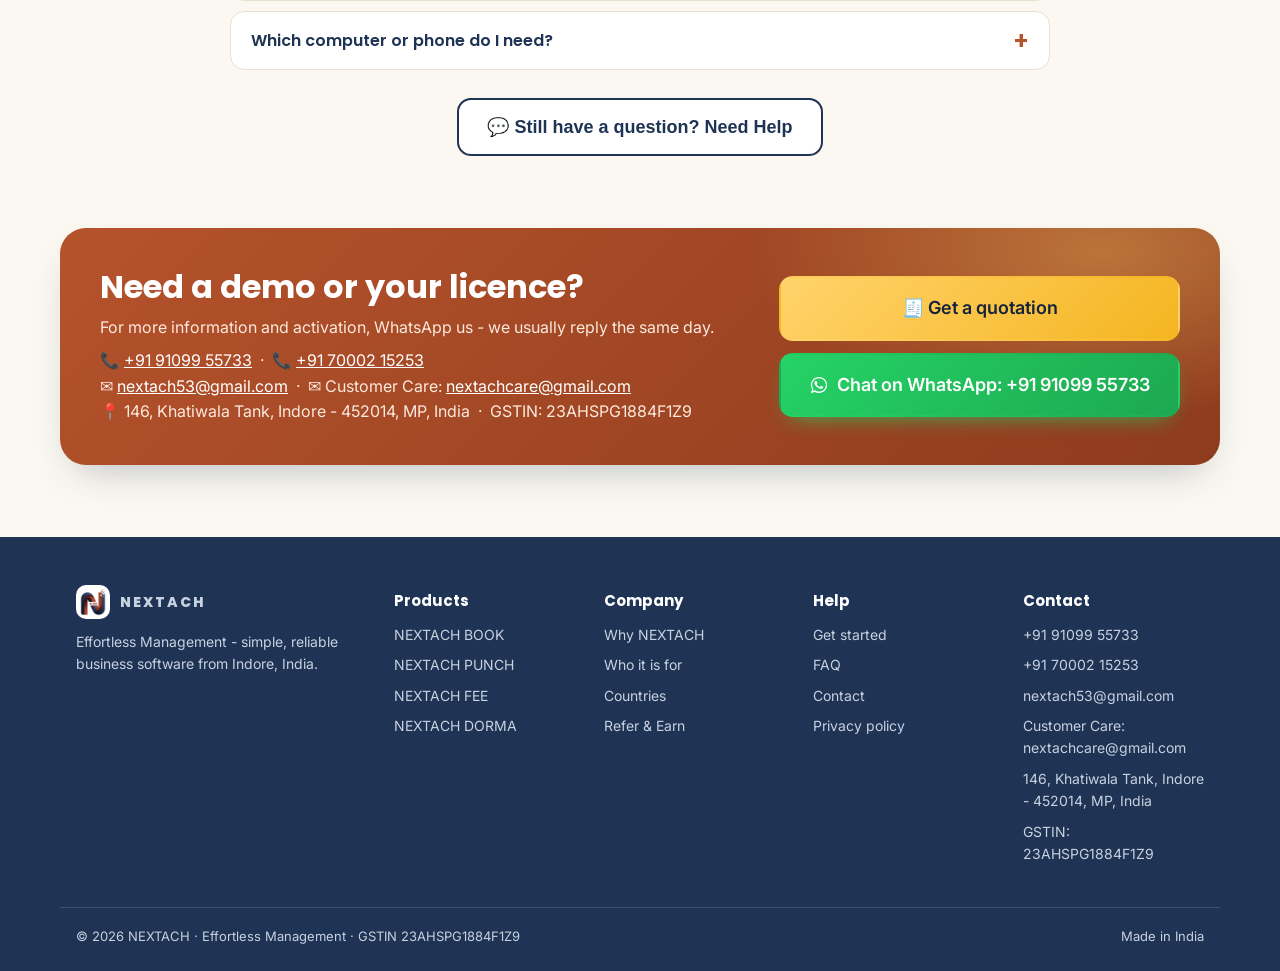
==== commit 56d0ed79: "Update index.html (Super Admin)" ====
--- a/index.html
+++ b/index.html
@@ -83,7 +83,7 @@
         <a href="#dorma"><img src="product_dorma.png" alt=""><span><b>NEXTACH DORMA</b><small>Hostels &amp; PGs: beds, rent &amp; deposits</small></span></a>
       </div>
       <a class="h2-combo" href="#punch"><span class="h2-logos"><img src="product_book.png" alt=""><i>+</i><img src="product_punch.png" alt=""></span>
-        <span><b>BOOK + PUNCH &ndash; accounts &amp; attendance together</b><small>Buy BOOK and the PUNCH software is <em>FREE</em>. Salaries from PUNCH into BOOK &ndash; coming soon.</small></span></a>
+        <span><b>BOOK + PUNCH &ndash; accounts &amp; attendance together</b><small>Buy BOOK, Get PUNCH Software <em>FREE</em>. Salaries from PUNCH into BOOK &ndash; coming soon.</small></span></a>
     </div>
     <div class="h2-art reveal" aria-label="Screens of the four NEXTACH products">
       <figure class="h2-scr s-dorma"><img src="shot_dorma.jpg" alt="NEXTACH DORMA bed chart"><figcaption>DORMA</figcaption></figure>
@@ -225,7 +225,7 @@
           <li>Staff can also punch from their own phone near the office (free PUNCH Wave app)</li>
         </ul>
         <p class="price" data-nx-price="NX-PUNCH" data-unit="per phone"><span class="now">₹2,999</span><span class="once">one-time · lifetime licence · per phone</span></p>
-        <ul class="p-plan" data-nx-plan="PUNCH"><li><b>+ PUNCH Access &amp; Support ₹999/year</b> &ndash; 1 Admin + 2 Users, updates &amp; support</li><li><b>+ ₹99 per employee</b> a year</li><li><b class="free">Buy BOOK and the PUNCH software is FREE</b></li><li>Need more? Per year: user ₹249 · location punching (online) ₹999</li><li class="q"><a class="btn btn-quote btn-sm" href="quote.html#punch">🧾 Get your quotation</a> Taxes extra</li></ul>
+        <ul class="p-plan" data-nx-plan="PUNCH"><li><b>+ PUNCH Access &amp; Support ₹999/year</b> &ndash; 1 Admin + 2 Users, updates &amp; support</li><li><b>+ ₹99 per employee</b> a year</li><li><b class="free">Buy BOOK, Get PUNCH Software FREE</b></li><li>Need more? Per year: user ₹249 · location punching (online) ₹999</li><li class="q"><a class="btn btn-quote btn-sm" href="quote.html#punch">🧾 Get your quotation</a> Taxes extra</li></ul>
         <p class="meta">Version 1.0.5 · <span class="upd" title="Date and time this file was last updated (India time)">Updated 26-11-2026, 4:18 PM</span> · 88.2 MB · Android 9 or newer</p>
         <div class="actions"><a class="btn btn-main dl" data-file="NEXTACH_PUNCH_V1.0.5.apk" href="#">⬇ Download APK</a><a class="btn btn-wa act" title="WhatsApp for more information and activation"><svg class="wa-ico" viewBox="0 0 32 32" aria-hidden="true"><use href="#wa-ico"></use></svg>WhatsApp us</a><a class="btn btn-line" href="#punch-tour" title="See every screen of NEXTACH PUNCH">◎ See the screens</a></div>
         <p class="wave-dl" id="wave" data-product="NEXTACH PUNCH WAVE"><b>PUNCH Wave</b> - free app for your employees' own Android phones: tap PUNCH and unlock with their fingerprint when near the PUNCH phone (Bluetooth). The Admin links each phone with a QR, up to the employees in your licence. <span data-meta="PUNCH_WAVE">Version 1.0.5 · <span class="upd" title="Date and time this file was last updated (India time)">Updated 26-11-2026, 4:21 PM</span> · 5.2 MB</span> · <a class="dl" data-file="NEXTACH_PUNCH_WAVE_V1.0.5.apk" href="#">⬇ Download PUNCH Wave</a></p>
@@ -413,7 +413,7 @@
     </div>
     <div class="faq-list reveal">
       <details open><summary>How does the free trial work?</summary><p>Download and install the setup, then apply on the first screen with your name and WhatsApp number. We send your 15-day free-trial activation file on WhatsApp, with the users and branches you asked for. Buy only when you are happy with it.</p></details>
-      <details><summary>Is there a monthly fee? What does it cost?</summary><p data-nx-price="faq">No monthly fee. The software is a one-time, lifetime purchase: BOOK ₹4,999, FEE ₹3,999, DORMA ₹3,999 per computer and PUNCH ₹2,999 per phone. Then NEXTACH Access &amp; Support is ₹2,499 a year - it includes 5 companies / branches, 1 Admin, and 1 Manager per branch + 5 Users to share between the branches + 2 stock locations per branch, updates and support. PUNCH Access &amp; Support is ₹999 a year (1 Admin + 2 Users) + ₹99 per employee. Buy BOOK and the PUNCH software is free. Need more? Extra user ₹249 · company / branch ₹499 · location ₹249 a year. Taxes extra. WhatsApp us for today's offer.</p></details>
+      <details><summary>Is there a monthly fee? What does it cost?</summary><p data-nx-price="faq">No monthly fee. The software is a one-time, lifetime purchase: BOOK ₹4,999, FEE ₹3,999, DORMA ₹3,999 per computer and PUNCH ₹2,999 per phone. Then NEXTACH Access &amp; Support is ₹2,499 a year - it includes 5 companies / branches, 1 Admin, and 1 Manager per branch + 5 Users to share between the branches + 2 stock locations per branch, updates and support. PUNCH Access &amp; Support is ₹999 a year (1 Admin + 2 Users) + ₹99 per employee. Buy BOOK, Get PUNCH Software FREE. Need more? Extra user ₹249 · company / branch ₹499 · location ₹249 a year. Taxes extra. WhatsApp us for today's offer.</p></details>
       <details><summary>Can I use it without internet?</summary><p>Yes. Daily billing, stock and accounts work on your own computer without internet. Internet is only needed for WhatsApp sending, Google Drive backup, exchange rates and branches working over the Internet.</p></details>
       <details><summary>Where is my data kept? Is it safe?</summary><p>On your own computer or phone - not on our servers. Backups go to your PC and, if you like, your own Google Drive.</p></details>
       <details><summary>Will an update delete my data?</summary><p>Never. Updates keep all your data, and a backup is taken before every update.</p></details>
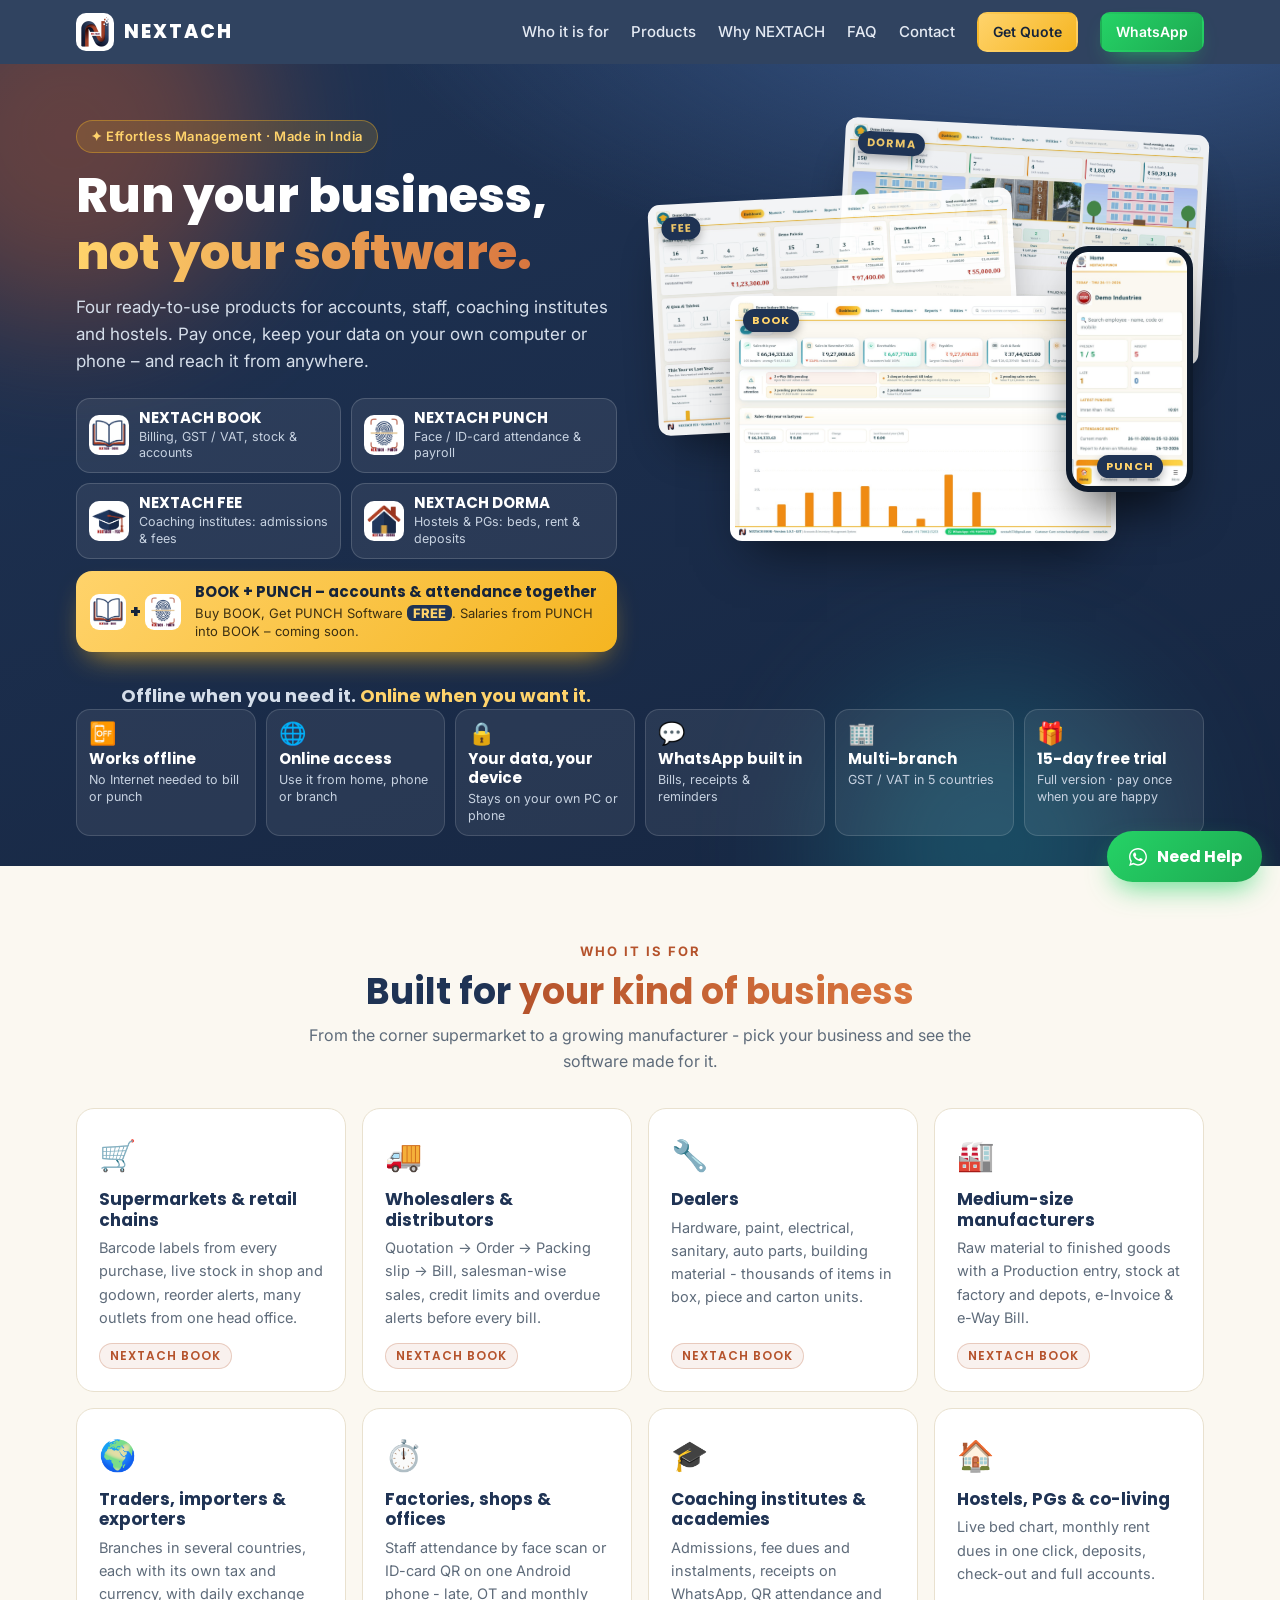
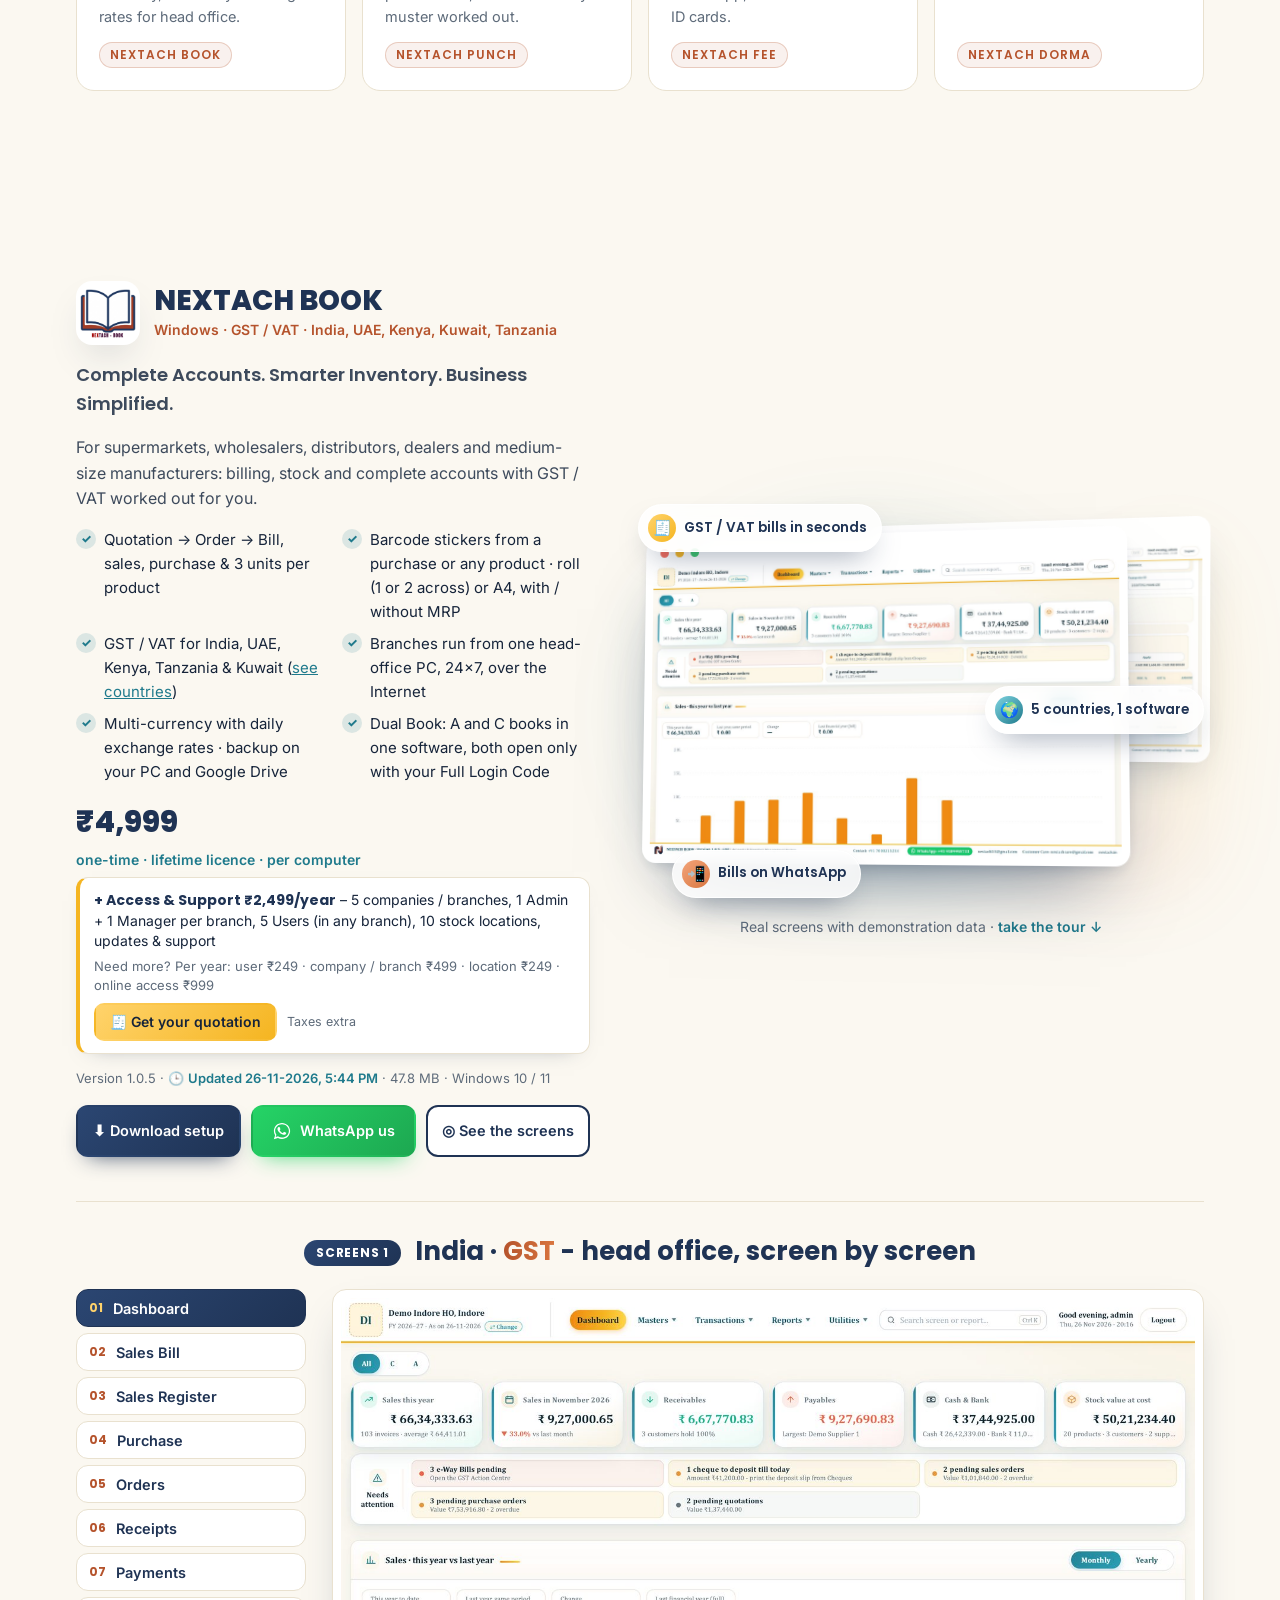
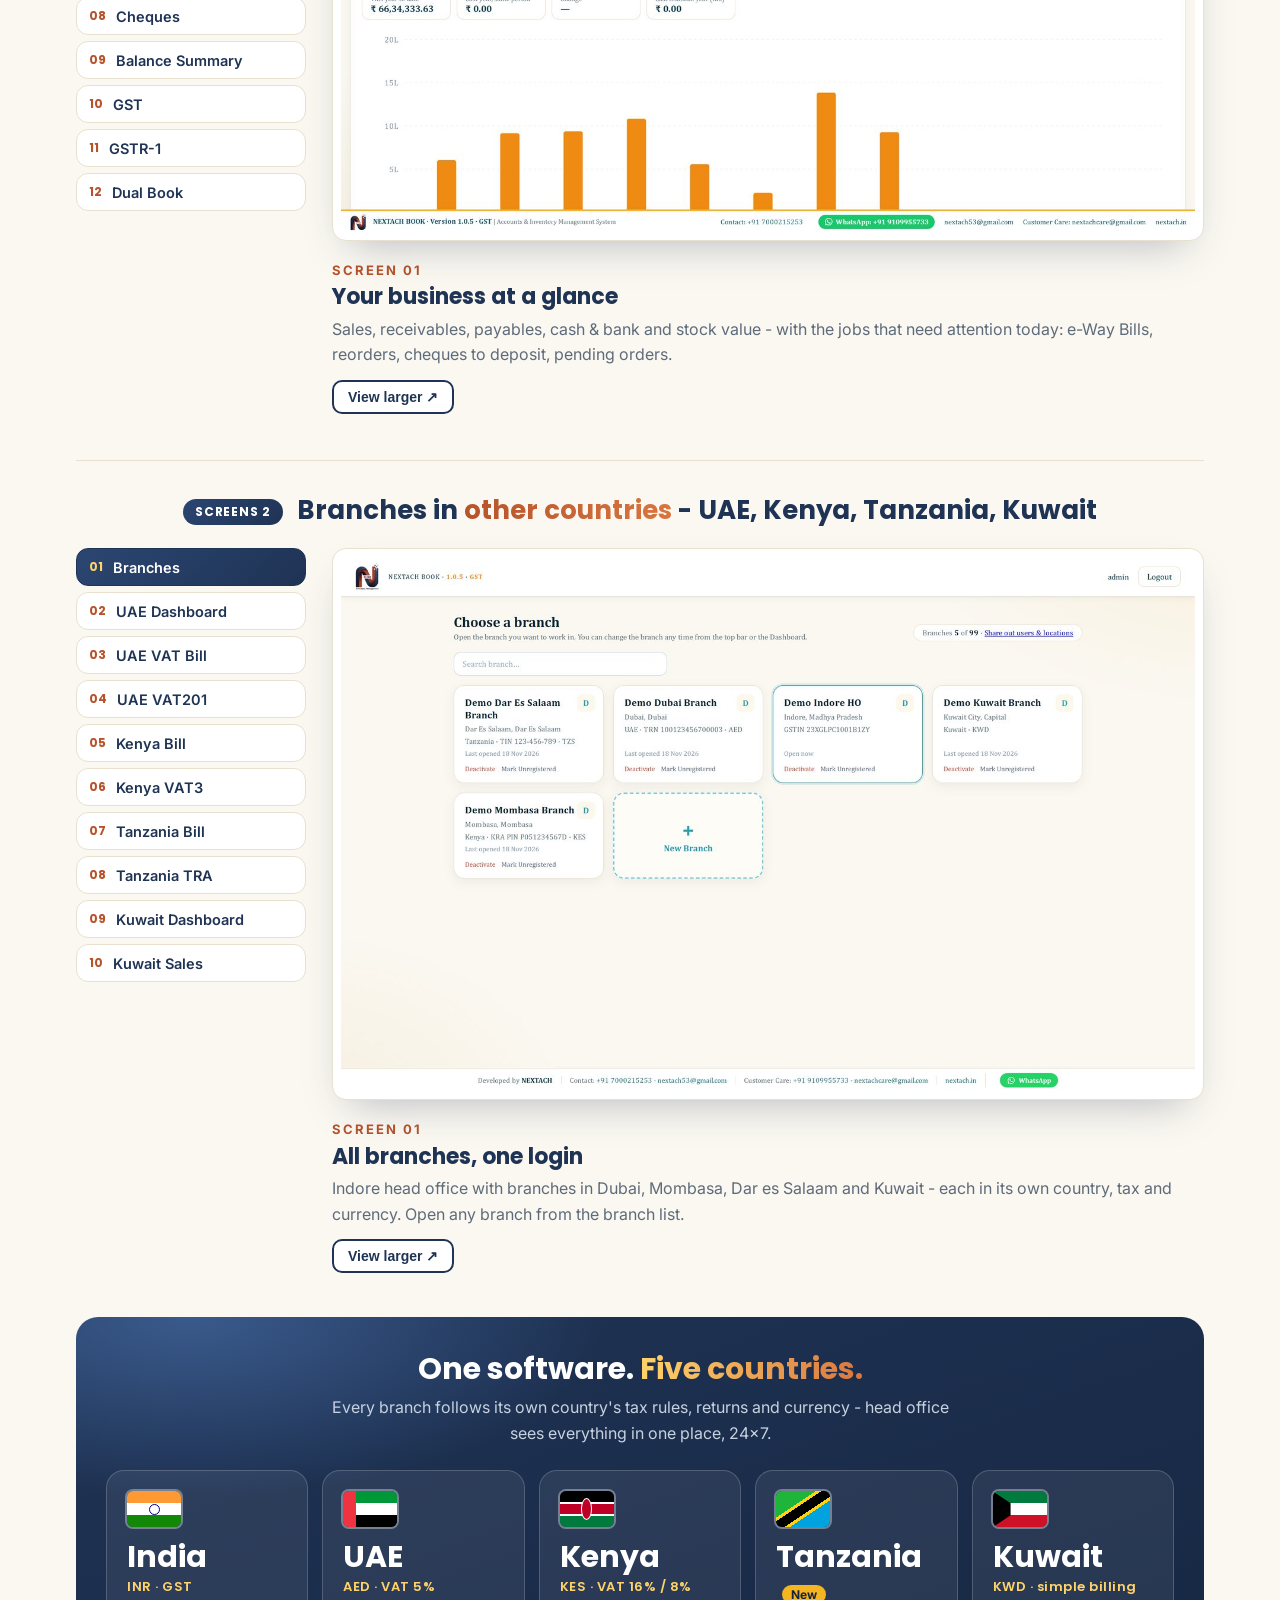
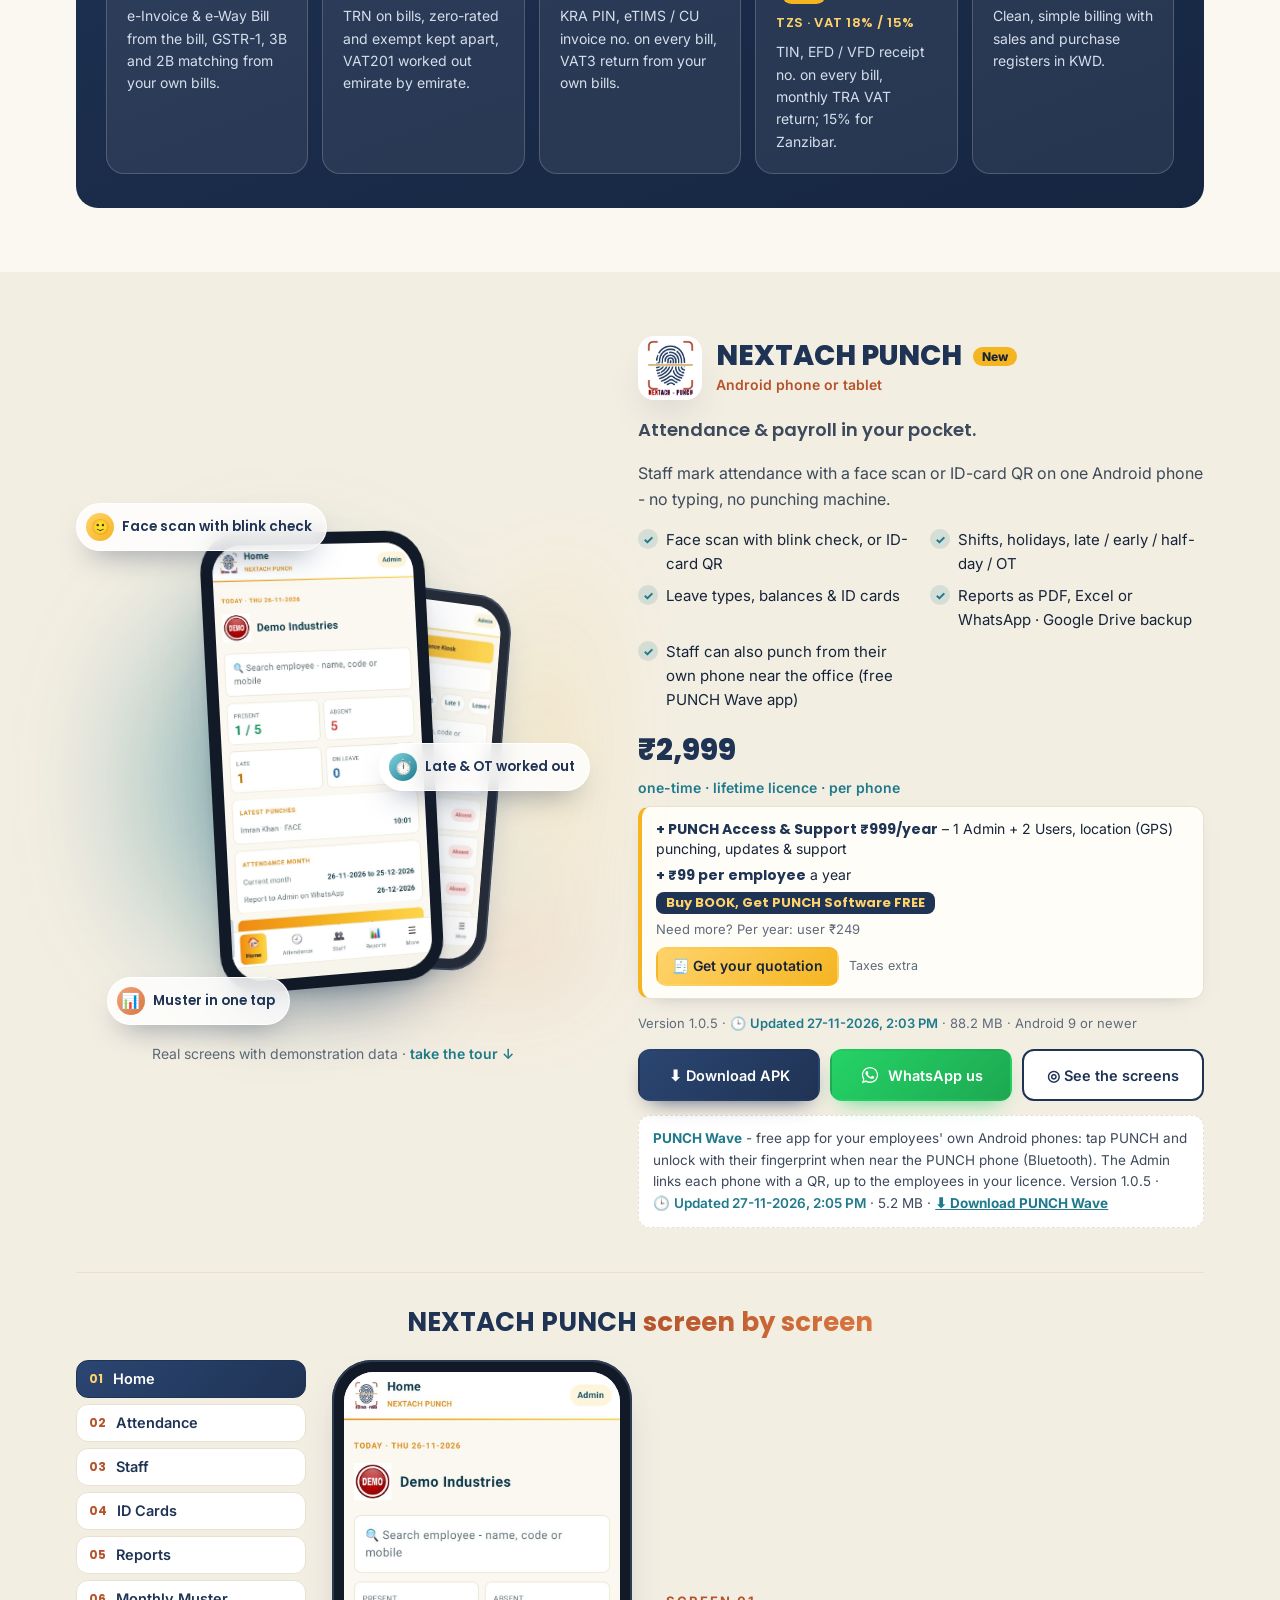
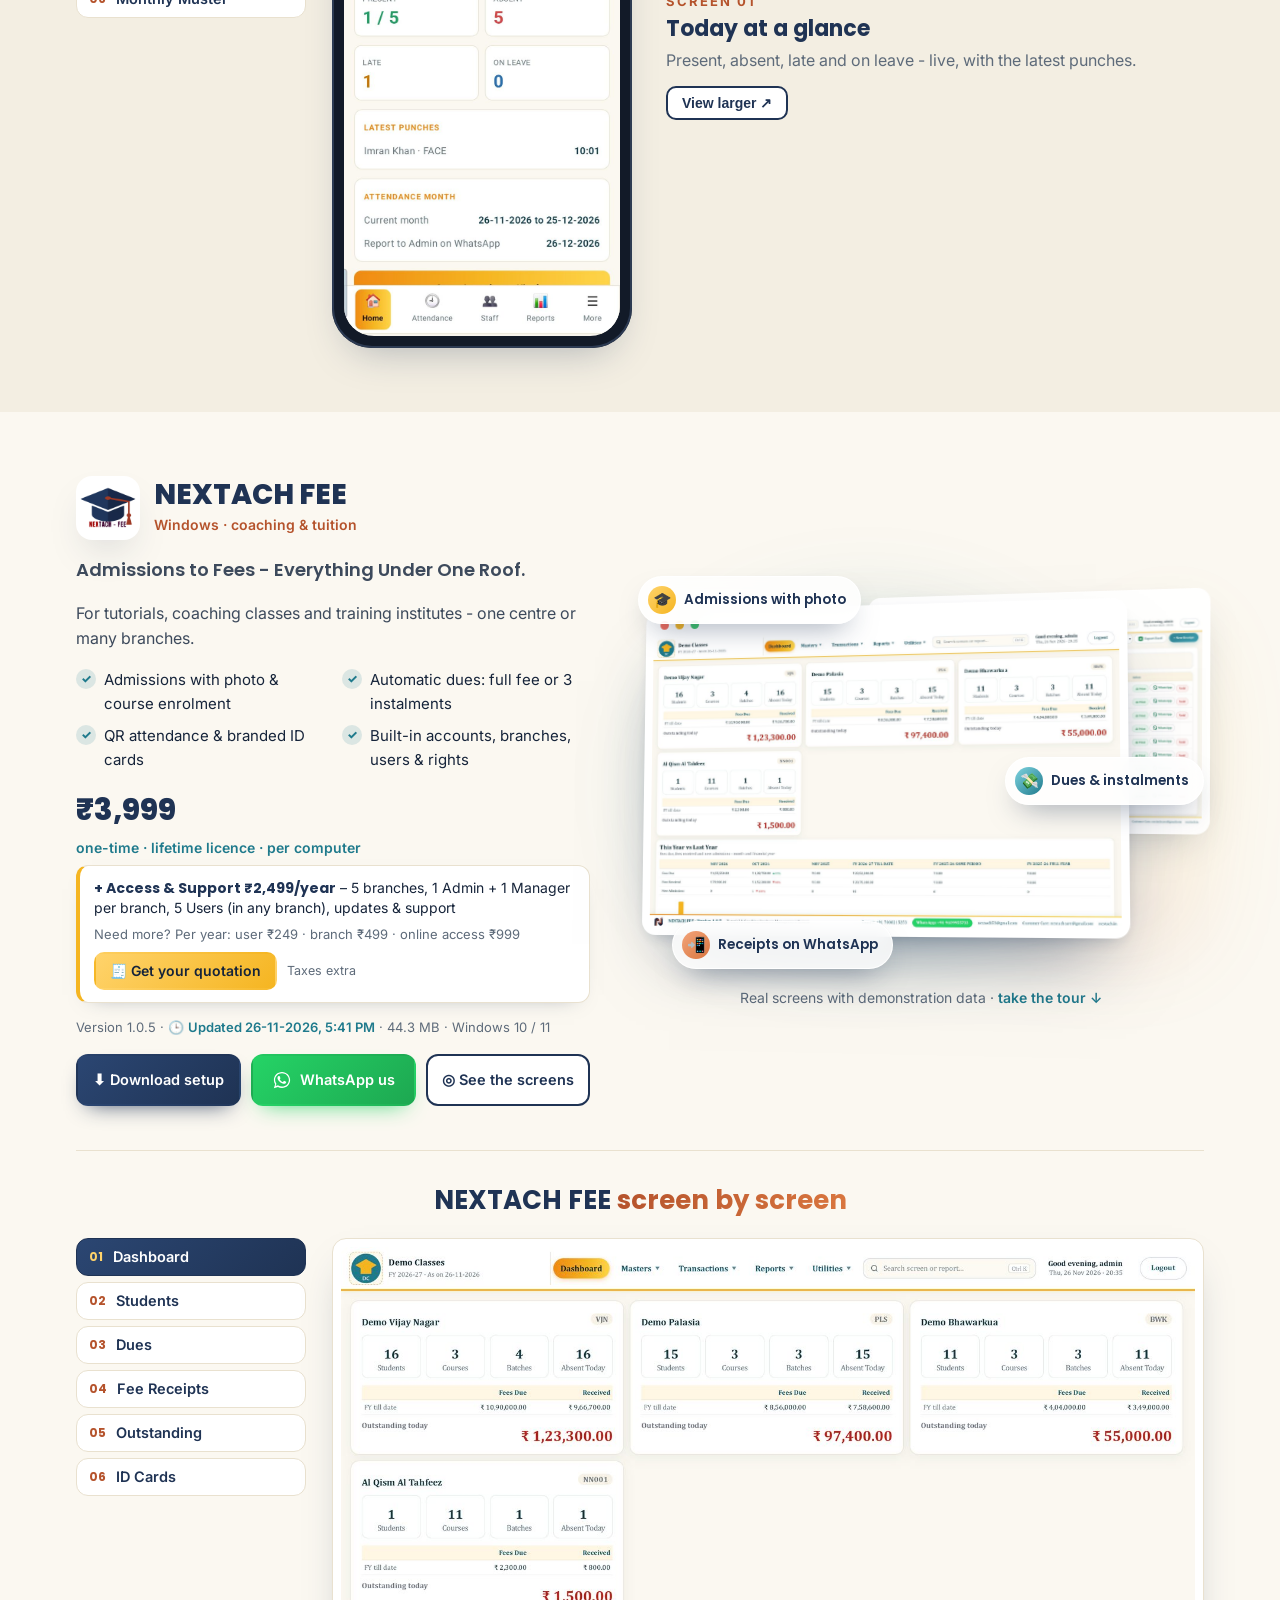
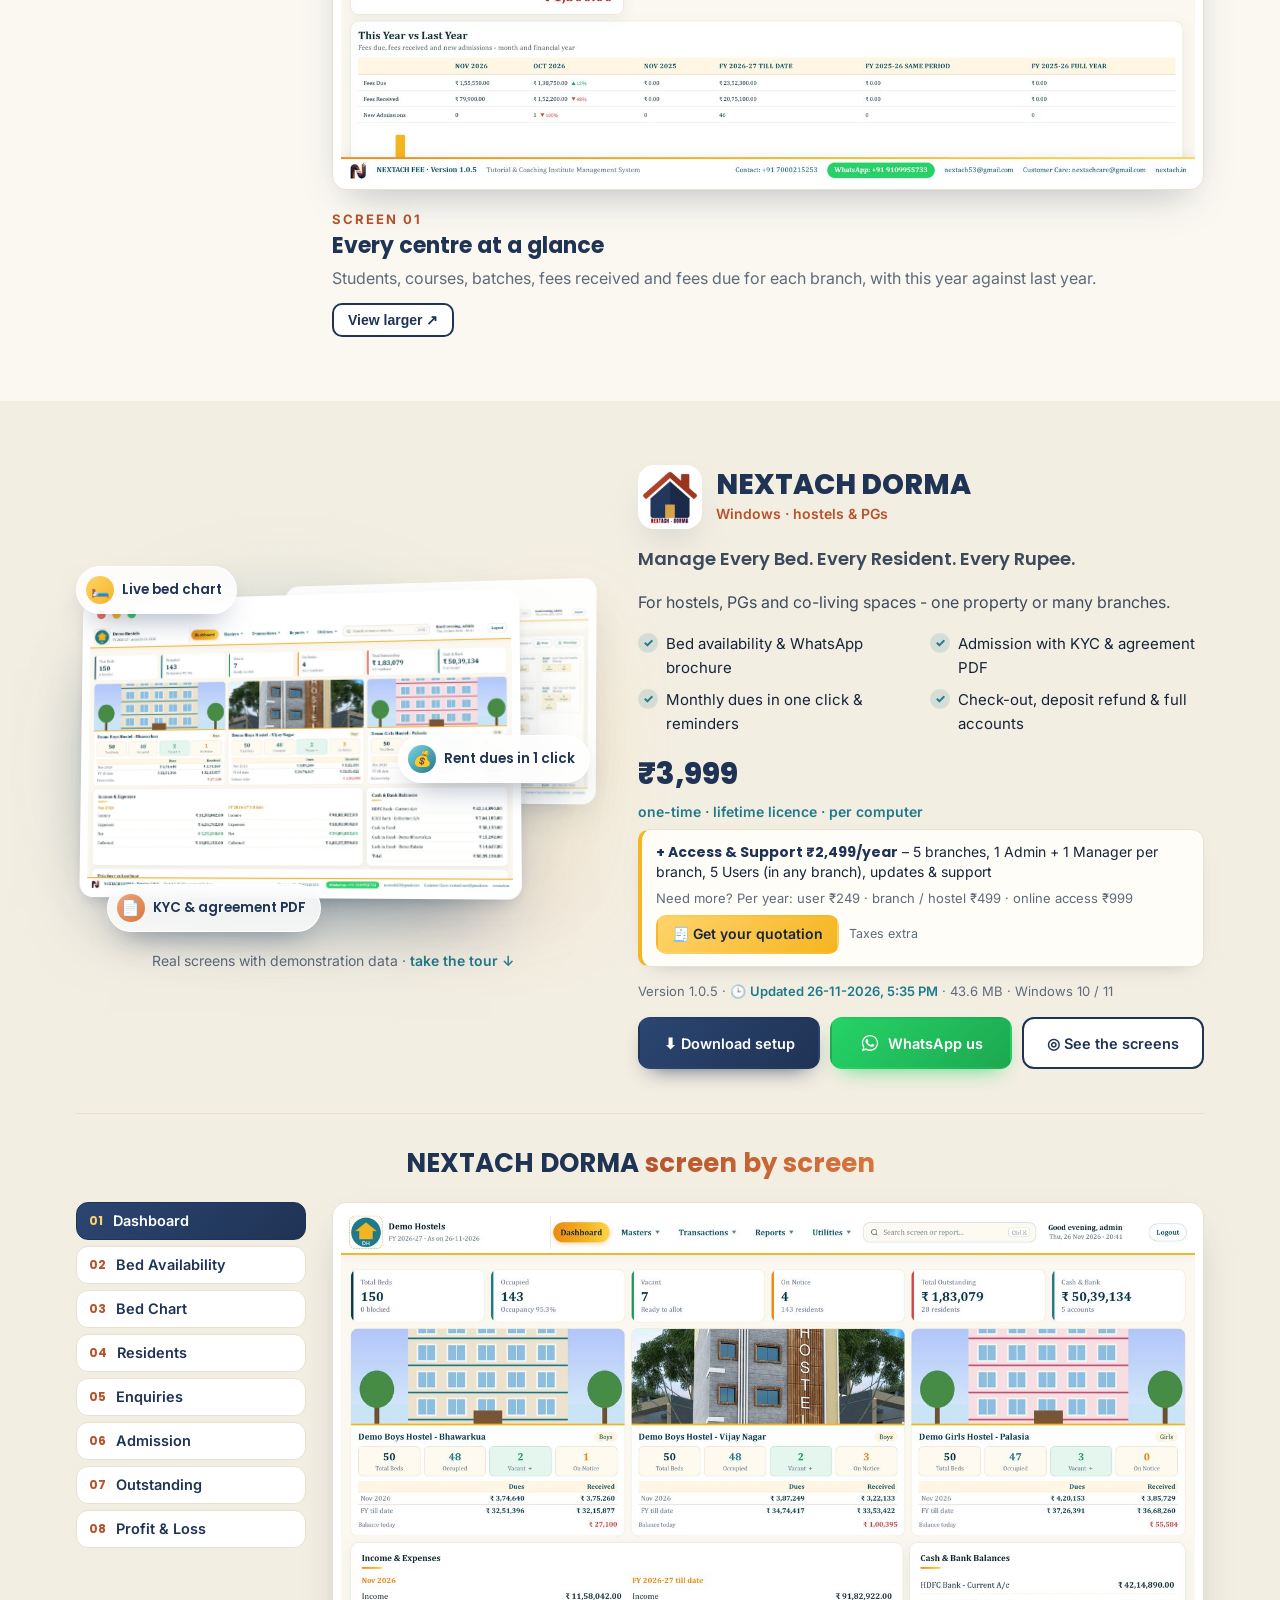
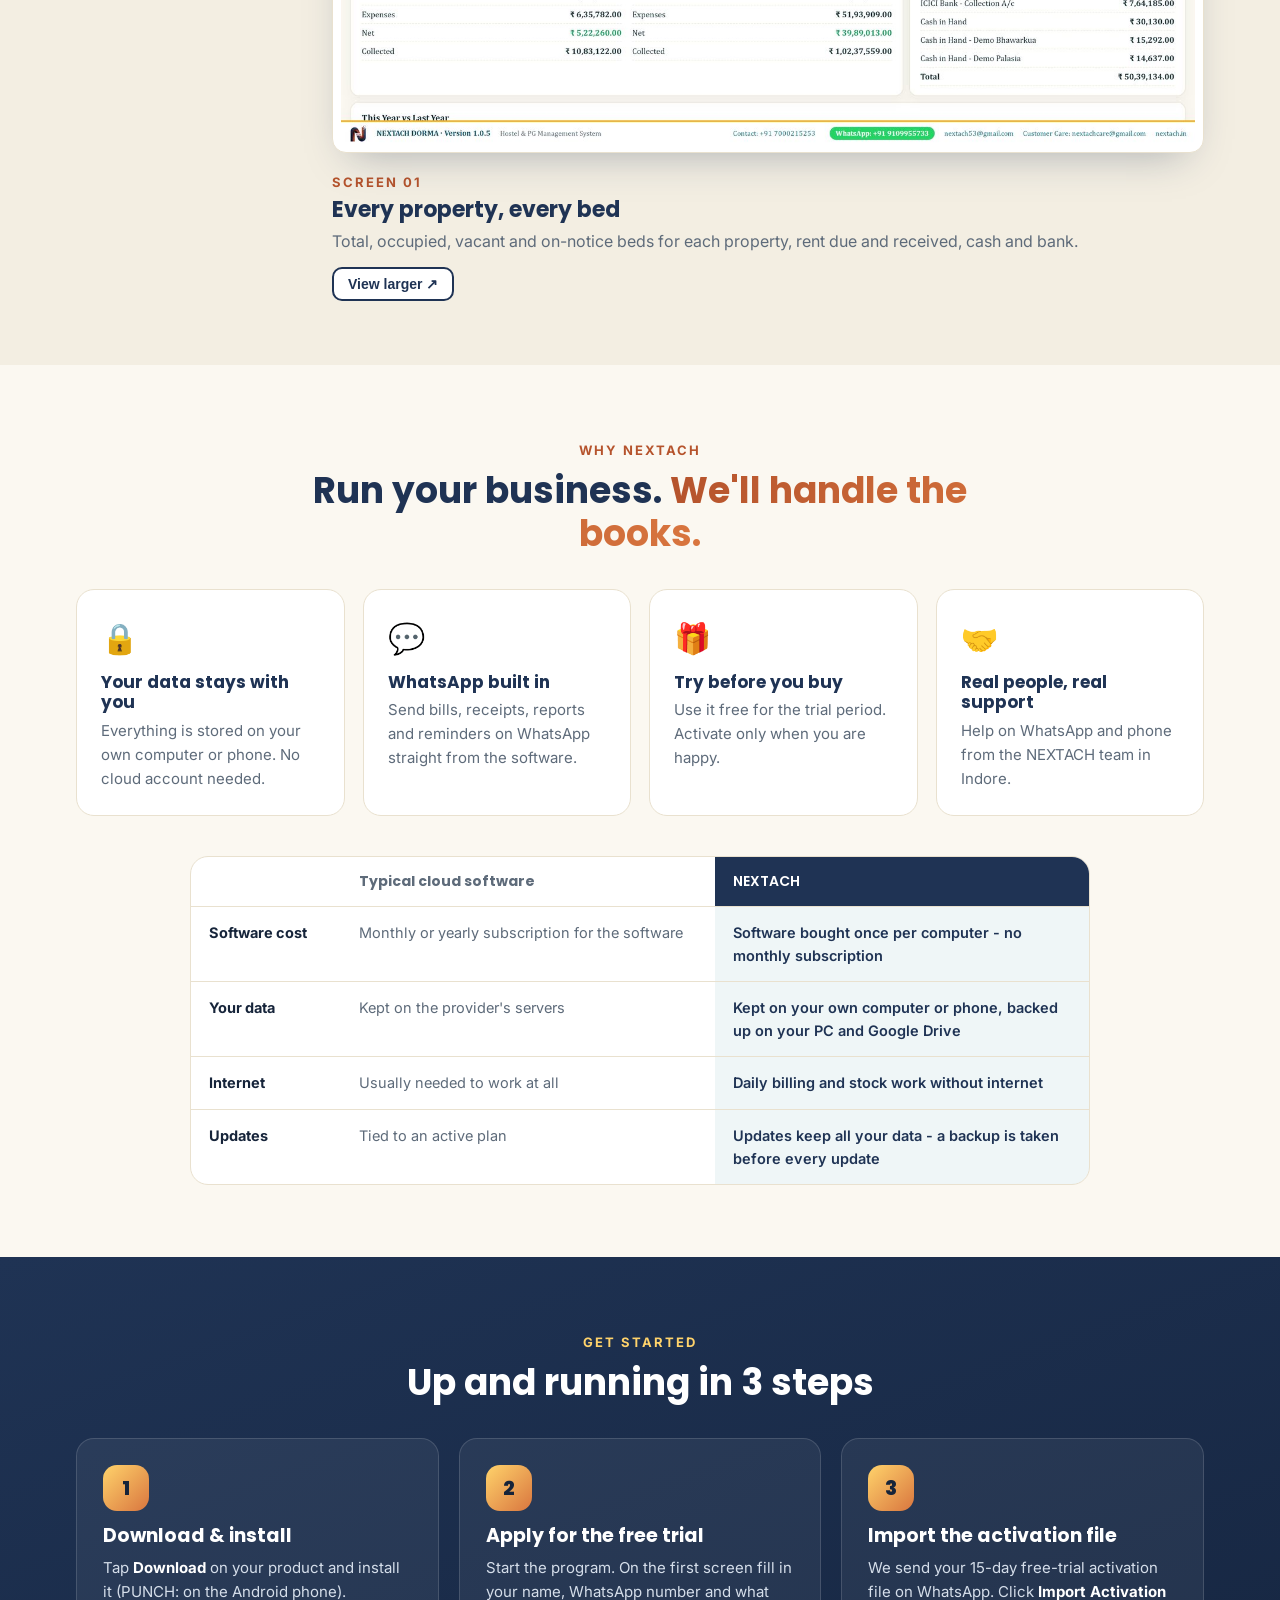
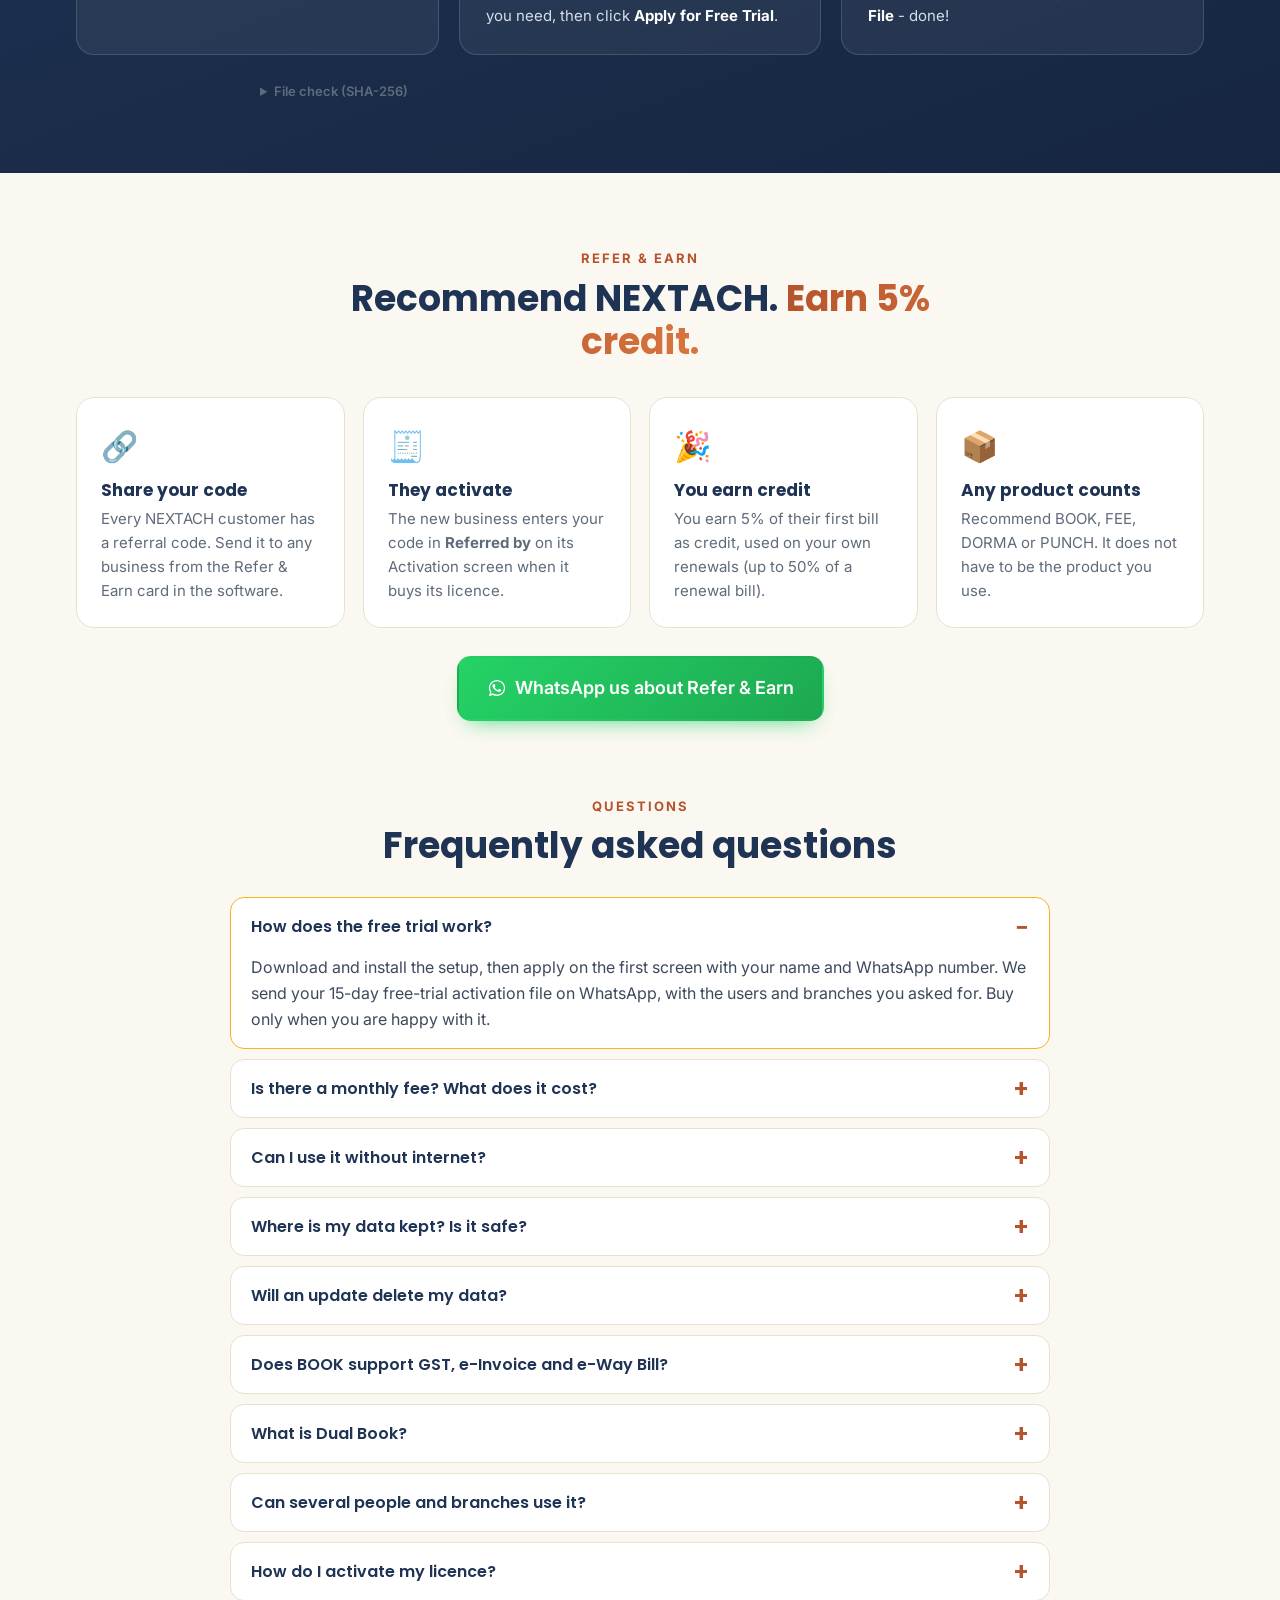
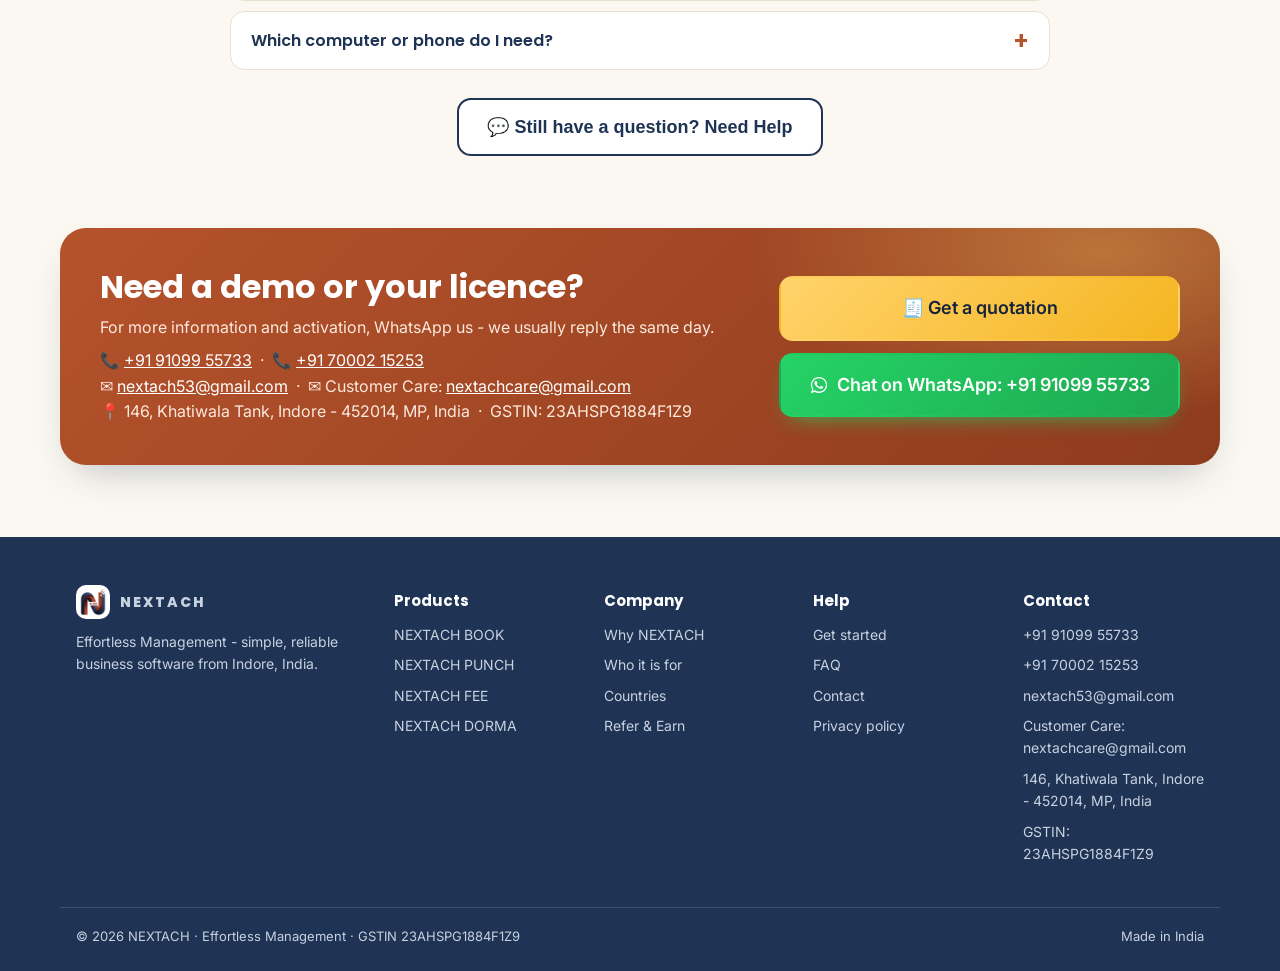
==== commit 53f244a4: "Update index.html (Super Admin)" ====
--- a/index.html
+++ b/index.html
@@ -225,10 +225,10 @@
           <li>Staff can also punch from their own phone near the office (free PUNCH Wave app)</li>
         </ul>
         <p class="price" data-nx-price="NX-PUNCH" data-unit="per phone"><span class="now">₹2,999</span><span class="once">one-time · lifetime licence · per phone</span></p>
-        <ul class="p-plan" data-nx-plan="PUNCH"><li><b>+ PUNCH Access &amp; Support ₹999/year</b> &ndash; 1 Admin + 2 Users, updates &amp; support</li><li><b>+ ₹99 per employee</b> a year</li><li><b class="free">Buy BOOK, Get PUNCH Software FREE</b></li><li>Need more? Per year: user ₹249 · location punching (online) ₹999</li><li class="q"><a class="btn btn-quote btn-sm" href="quote.html#punch">🧾 Get your quotation</a> Taxes extra</li></ul>
-        <p class="meta">Version 1.0.5 · <span class="upd" title="Date and time this file was last updated (India time)">Updated 26-11-2026, 4:18 PM</span> · 88.2 MB · Android 9 or newer</p>
+        <ul class="p-plan" data-nx-plan="PUNCH"><li><b>+ PUNCH Access &amp; Support ₹999/year</b> &ndash; 1 Admin + 2 Users, location (GPS) punching, updates &amp; support</li><li><b>+ ₹99 per employee</b> a year</li><li><b class="free">Buy BOOK, Get PUNCH Software FREE</b></li><li>Need more? Per year: user ₹249</li><li class="q"><a class="btn btn-quote btn-sm" href="quote.html#punch">🧾 Get your quotation</a> Taxes extra</li></ul>
+        <p class="meta">Version 1.0.5 · <span class="upd" title="Date and time this file was last updated (India time)">Updated 27-11-2026, 2:03 PM</span> · 88.2 MB · Android 9 or newer</p>
         <div class="actions"><a class="btn btn-main dl" data-file="NEXTACH_PUNCH_V1.0.5.apk" href="#">⬇ Download APK</a><a class="btn btn-wa act" title="WhatsApp for more information and activation"><svg class="wa-ico" viewBox="0 0 32 32" aria-hidden="true"><use href="#wa-ico"></use></svg>WhatsApp us</a><a class="btn btn-line" href="#punch-tour" title="See every screen of NEXTACH PUNCH">◎ See the screens</a></div>
-        <p class="wave-dl" id="wave" data-product="NEXTACH PUNCH WAVE"><b>PUNCH Wave</b> - free app for your employees' own Android phones: tap PUNCH and unlock with their fingerprint when near the PUNCH phone (Bluetooth). The Admin links each phone with a QR, up to the employees in your licence. <span data-meta="PUNCH_WAVE">Version 1.0.5 · <span class="upd" title="Date and time this file was last updated (India time)">Updated 26-11-2026, 4:21 PM</span> · 5.2 MB</span> · <a class="dl" data-file="NEXTACH_PUNCH_WAVE_V1.0.5.apk" href="#">⬇ Download PUNCH Wave</a></p>
+        <p class="wave-dl" id="wave" data-product="NEXTACH PUNCH WAVE"><b>PUNCH Wave</b> - free app for your employees' own Android phones: tap PUNCH and unlock with their fingerprint when near the PUNCH phone (Bluetooth). The Admin links each phone with a QR, up to the employees in your licence. <span data-meta="PUNCH_WAVE">Version 1.0.5 · <span class="upd" title="Date and time this file was last updated (India time)">Updated 27-11-2026, 2:05 PM</span> · 5.2 MB</span> · <a class="dl" data-file="NEXTACH_PUNCH_WAVE_V1.0.5.apk" href="#">⬇ Download PUNCH Wave</a></p>
       </div>
       <div class="p-art"><a class="showcase sc-phone" href="#punch-tour" aria-label="See the NEXTACH PUNCH screens"><span class="sc-glow" aria-hidden="true"></span><div class="phone sc-back"><div class="screen"><img src="tour_punch_attendance.jpg" alt="" loading="lazy"></div></div><div class="phone sc-front"><div class="screen"><img src="tour_punch_home.jpg" alt="NEXTACH PUNCH screen with demonstration data" loading="lazy"></div></div><span class="sc-chip c1"><b>🙂</b>Face scan with blink check</span><span class="sc-chip c2"><b>⏱️</b>Late &amp; OT worked out</span><span class="sc-chip c3"><b>📊</b>Muster in one tap</span></a><p class="p-cap">Real screens with demonstration data · <a href="#punch-tour">take the tour ↓</a></p></div>
       </div>
@@ -380,8 +380,8 @@
           done!</p></div>
     </div>
     <details class="sums reveal"><summary>File check (SHA-256)</summary><pre>100dac508b3d8f41cb1b1abedda4506ae1fb17e12f40773229741d38ed3ae6e5  NEXTACH_BOOK_Setup_V1.0.5.exe
-8fdb9ac102b766893474de196ef2fa8b58879e52cb68e466e83844fa9702760a  NEXTACH_PUNCH_V1.0.5.apk
-271ddd72815614b77d1dd688732d15db948c0cc02483eef0001da2ce8cd971ee  NEXTACH_PUNCH_WAVE_V1.0.5.apk
+62a7537f3981db91e87ad558be997826acd770cf405af2584603c74fbeda9f8f  NEXTACH_PUNCH_V1.0.5.apk
+bbaa6ca952317c1744bef06a90ef4b37bf19fdc18429796d779858300791f9d7  NEXTACH_PUNCH_WAVE_V1.0.5.apk
 e66b530d5f4a0f1bf6f2dad329558858658bbbd0ca229b2c06f15cc8b7614d7e  NEXTACH_FEE_Setup_V1.0.5.exe
 e58723e25fd0b01fcda374fc28e040664dab55a74f299d79b6be74aeb6767788  NEXTACH_DORMA_Setup_V1.0.5.exe</pre></details>
   </div>
@@ -413,7 +413,7 @@
     </div>
     <div class="faq-list reveal">
       <details open><summary>How does the free trial work?</summary><p>Download and install the setup, then apply on the first screen with your name and WhatsApp number. We send your 15-day free-trial activation file on WhatsApp, with the users and branches you asked for. Buy only when you are happy with it.</p></details>
-      <details><summary>Is there a monthly fee? What does it cost?</summary><p data-nx-price="faq">No monthly fee. The software is a one-time, lifetime purchase: BOOK ₹4,999, FEE ₹3,999, DORMA ₹3,999 per computer and PUNCH ₹2,999 per phone. Then NEXTACH Access &amp; Support is ₹2,499 a year - it includes 5 companies / branches, 1 Admin, and 1 Manager per branch + 5 Users to share between the branches + 2 stock locations per branch, updates and support. PUNCH Access &amp; Support is ₹999 a year (1 Admin + 2 Users) + ₹99 per employee. Buy BOOK, Get PUNCH Software FREE. Need more? Extra user ₹249 · company / branch ₹499 · location ₹249 a year. Taxes extra. WhatsApp us for today's offer.</p></details>
+      <details><summary>Is there a monthly fee? What does it cost?</summary><p data-nx-price="faq">No monthly fee. The software is a one-time, lifetime purchase: BOOK ₹4,999, FEE ₹3,999, DORMA ₹3,999 per computer and PUNCH ₹2,999 per phone. Then NEXTACH Access &amp; Support is ₹2,499 a year - it includes 5 companies / branches, 1 Admin, and 1 Manager per branch + 5 Users to share between the branches + 2 stock locations per branch, updates and support. PUNCH Access &amp; Support is ₹999 a year (1 Admin + 2 Users + location punching) + ₹99 per employee. Buy BOOK, Get PUNCH Software FREE. Need more? Extra user ₹249 · company / branch ₹499 · location ₹249 a year. Taxes extra. WhatsApp us for today's offer.</p></details>
       <details><summary>Can I use it without internet?</summary><p>Yes. Daily billing, stock and accounts work on your own computer without internet. Internet is only needed for WhatsApp sending, Google Drive backup, exchange rates and branches working over the Internet.</p></details>
       <details><summary>Where is my data kept? Is it safe?</summary><p>On your own computer or phone - not on our servers. Backups go to your PC and, if you like, your own Google Drive.</p></details>
       <details><summary>Will an update delete my data?</summary><p>Never. Updates keep all your data, and a backup is taken before every update.</p></details>
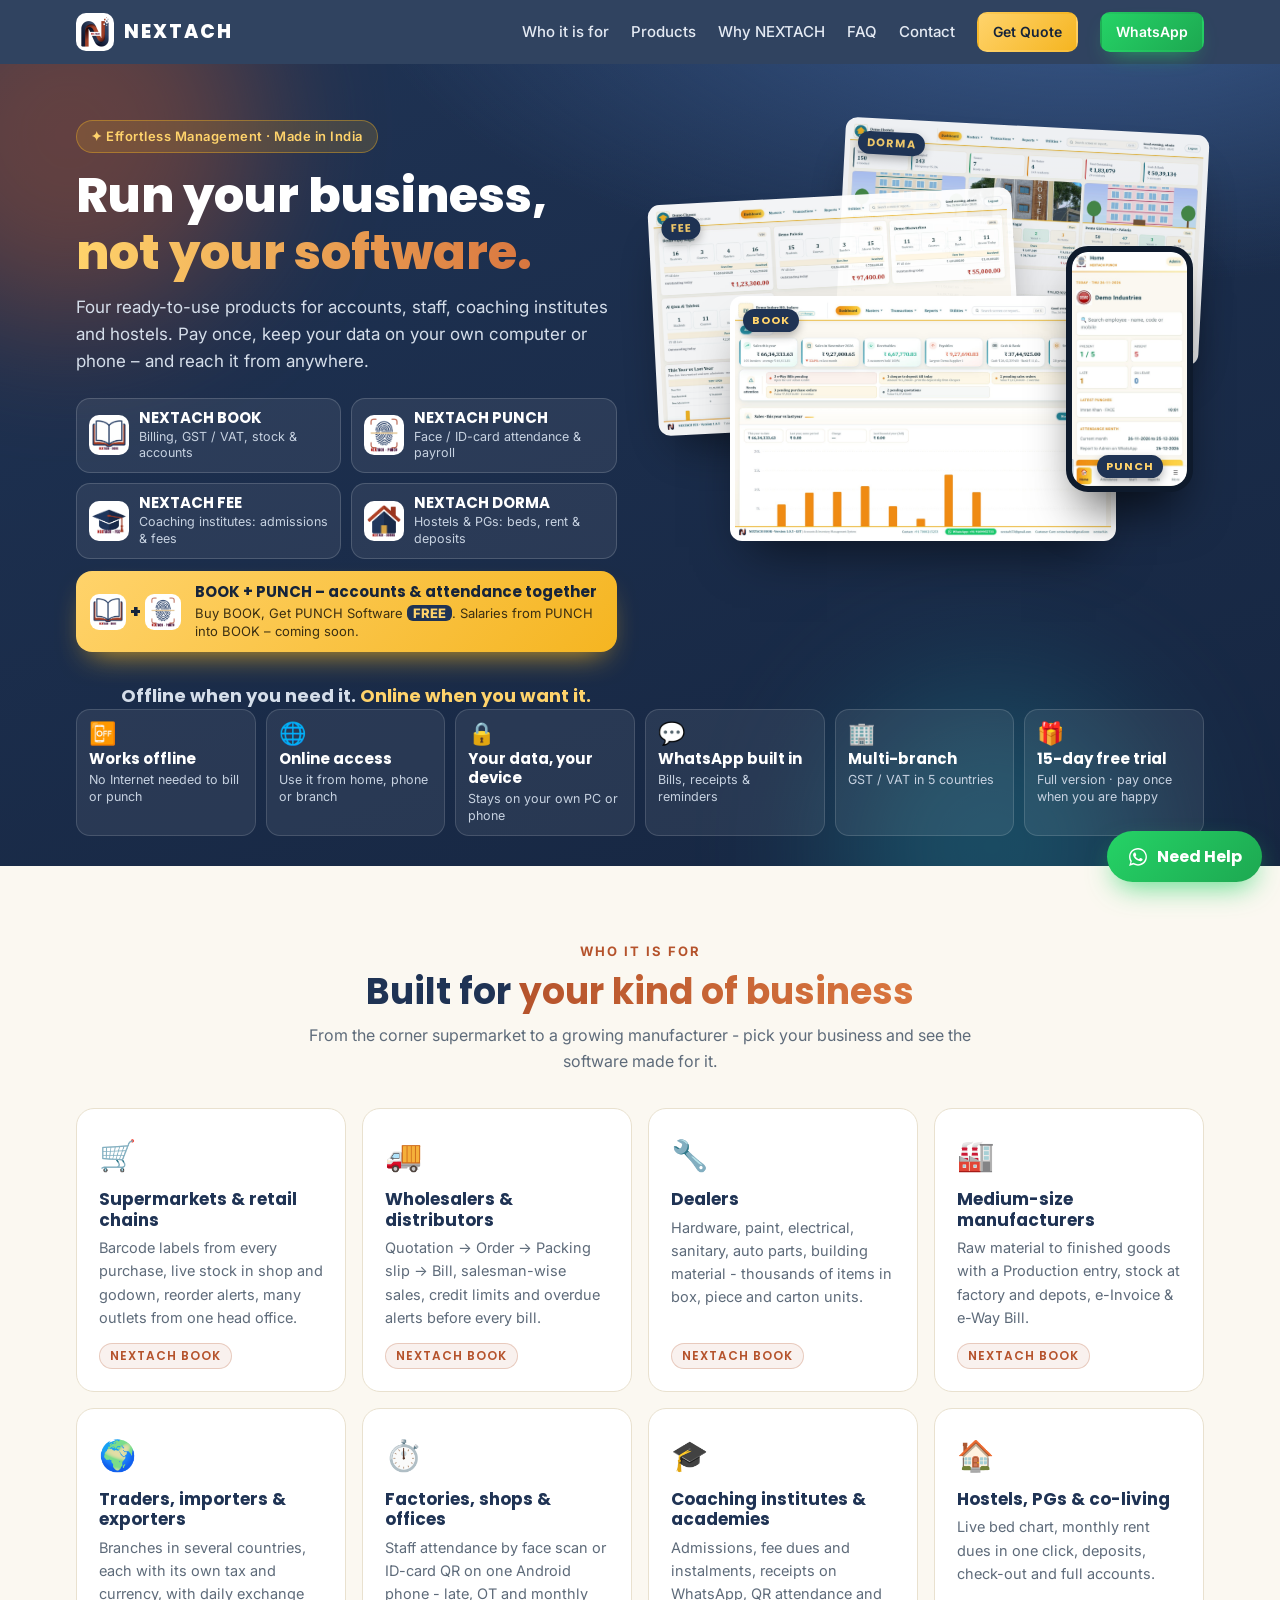
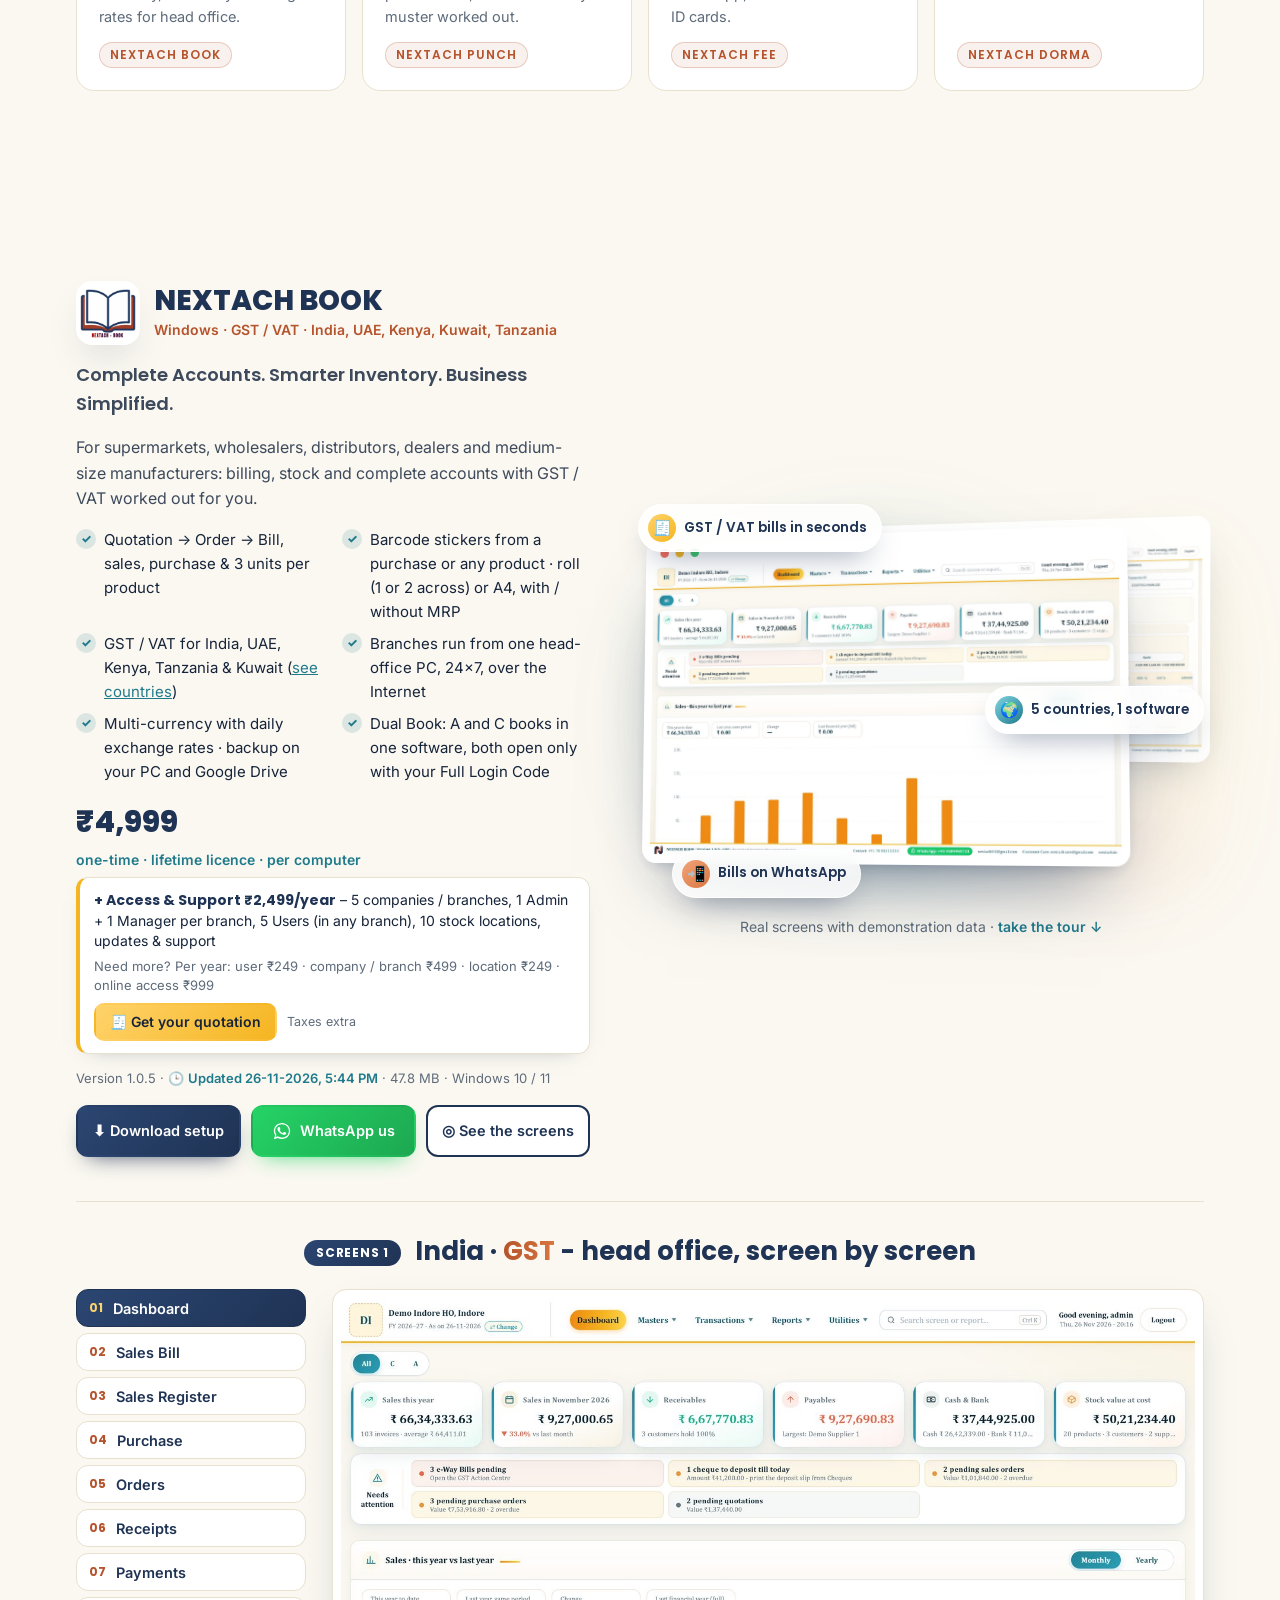
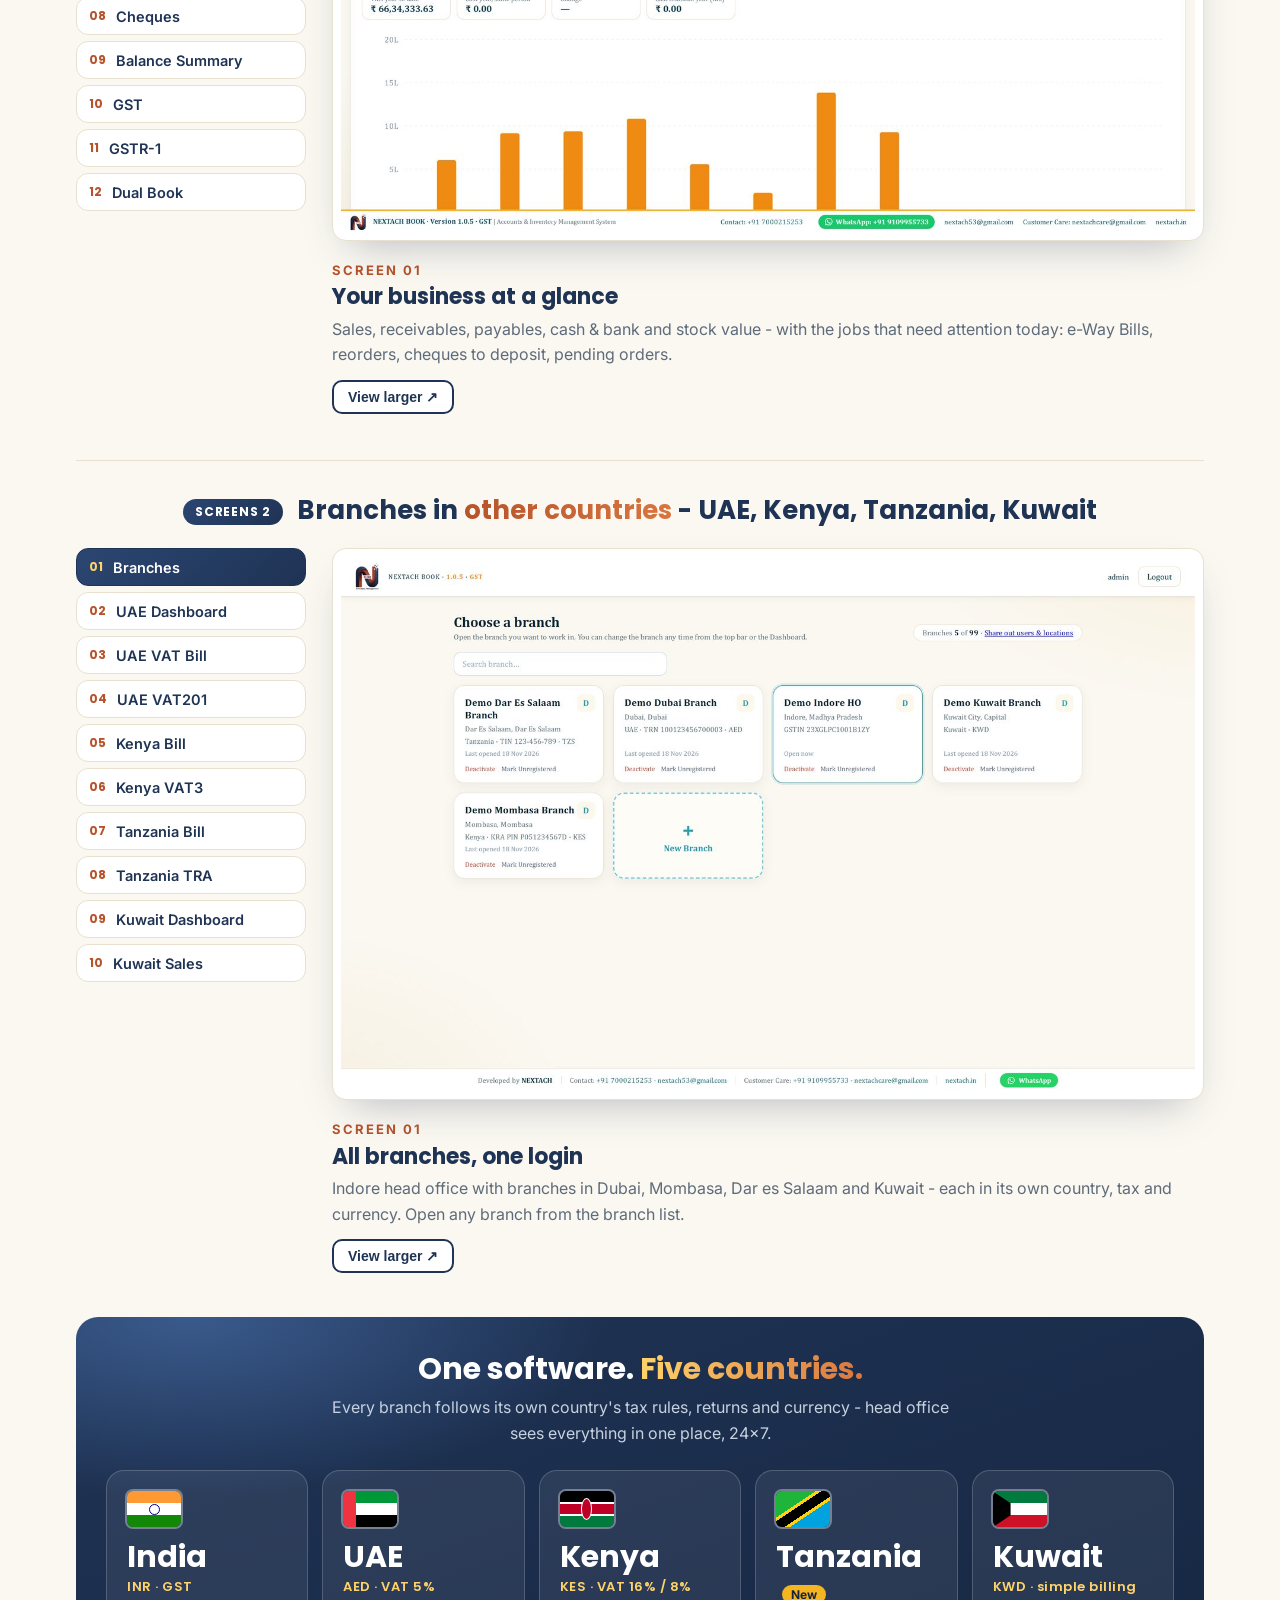
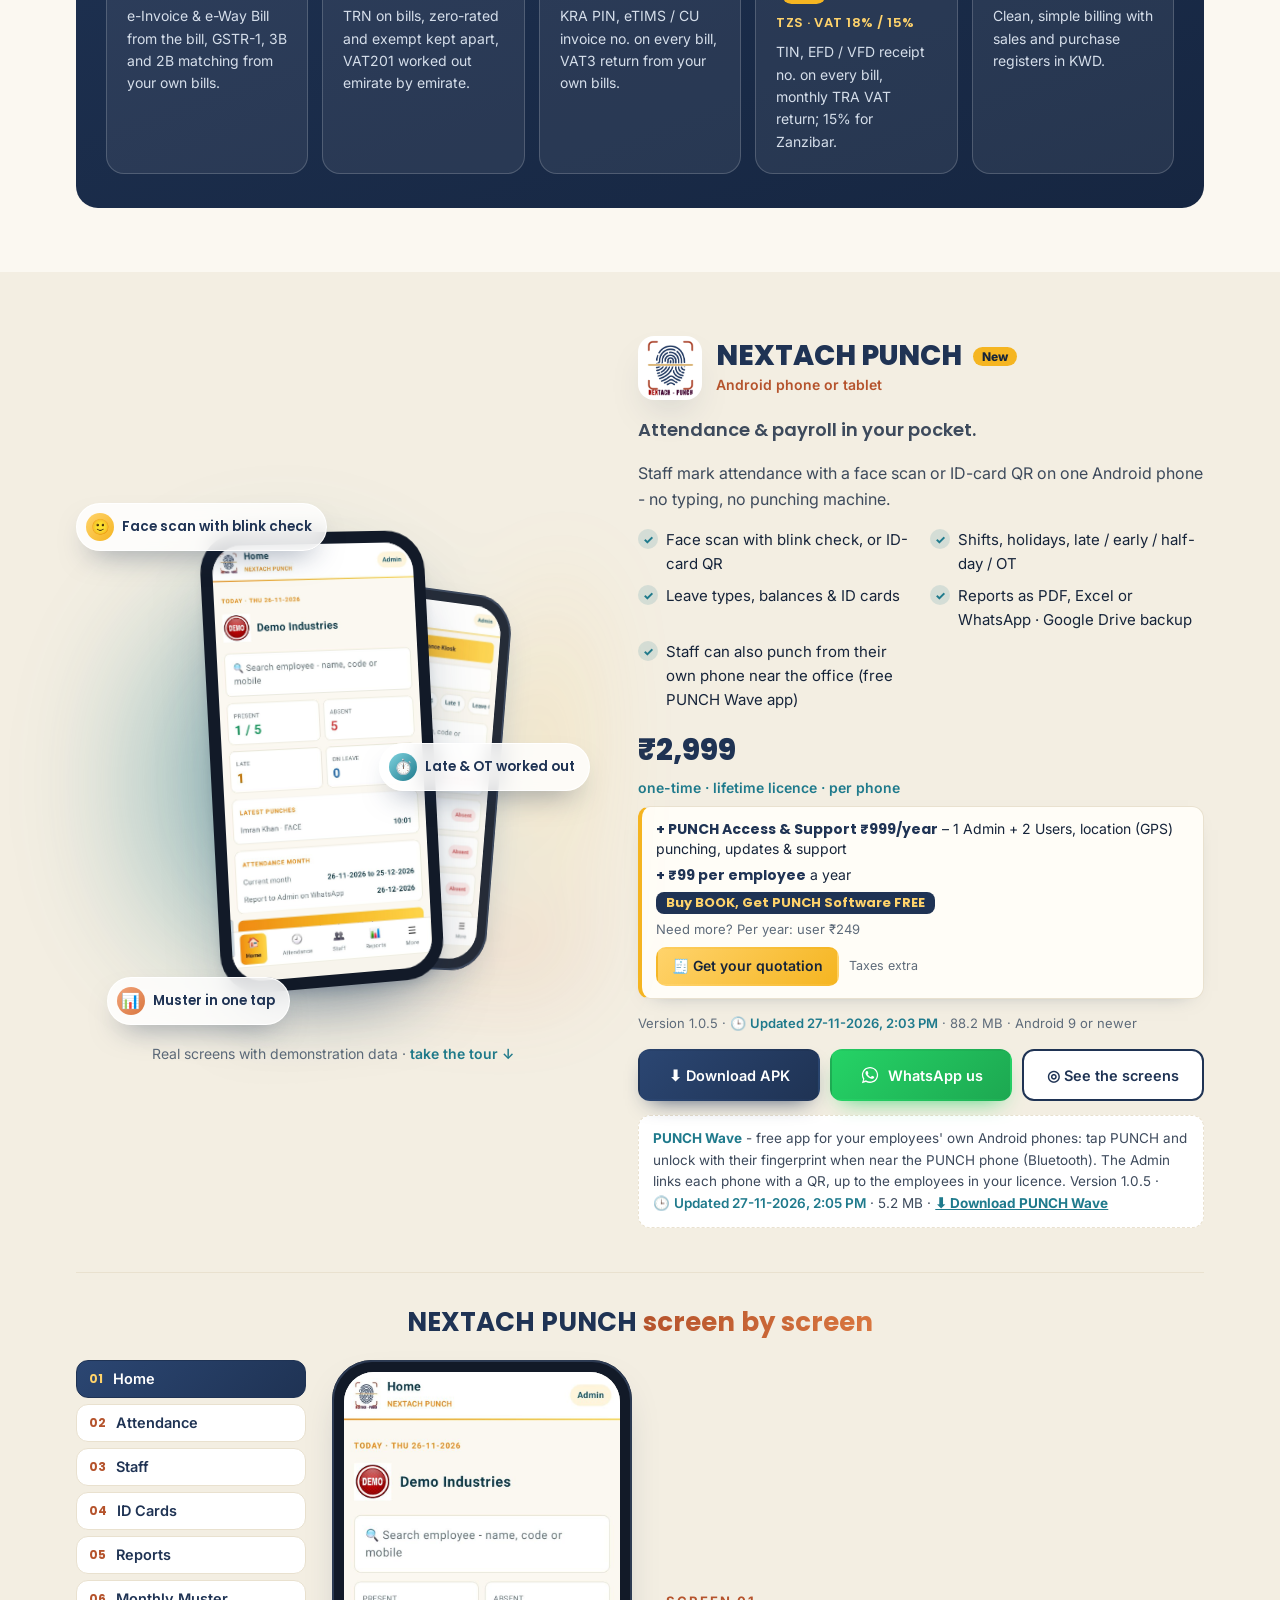
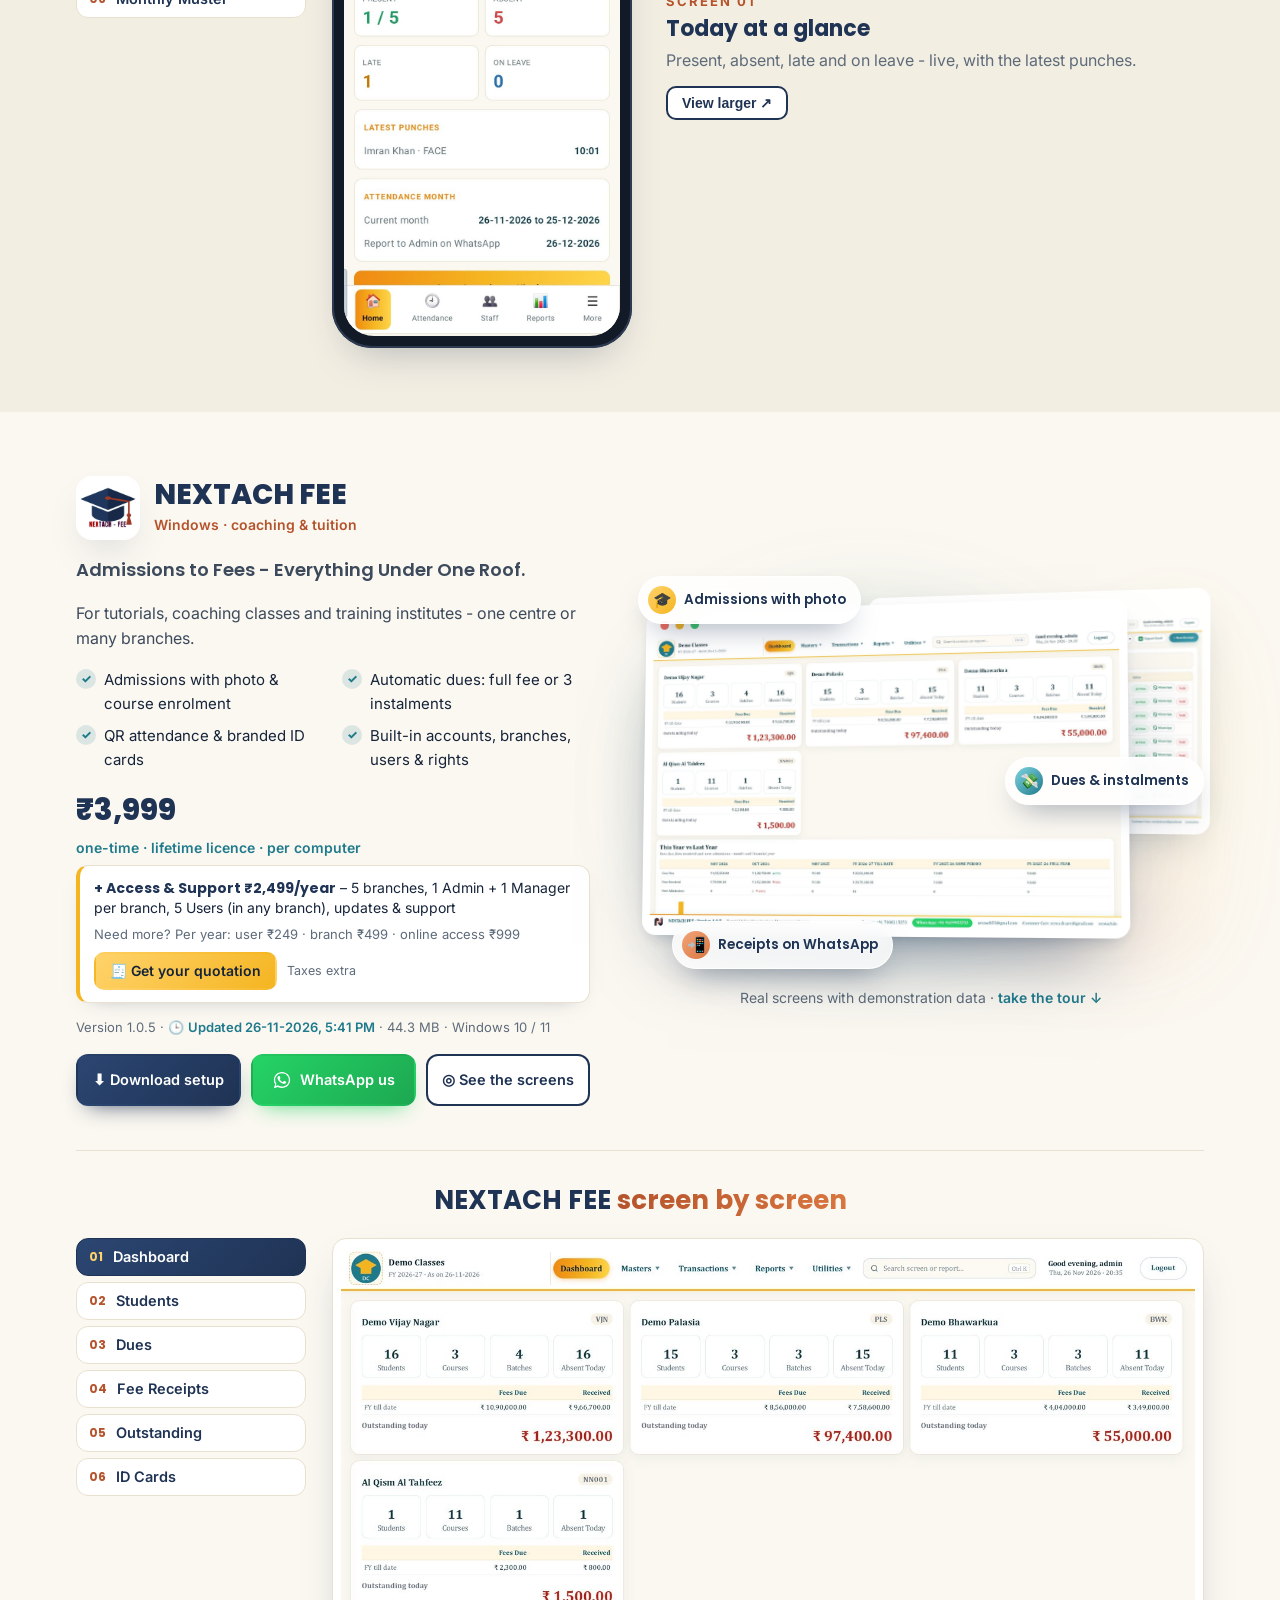
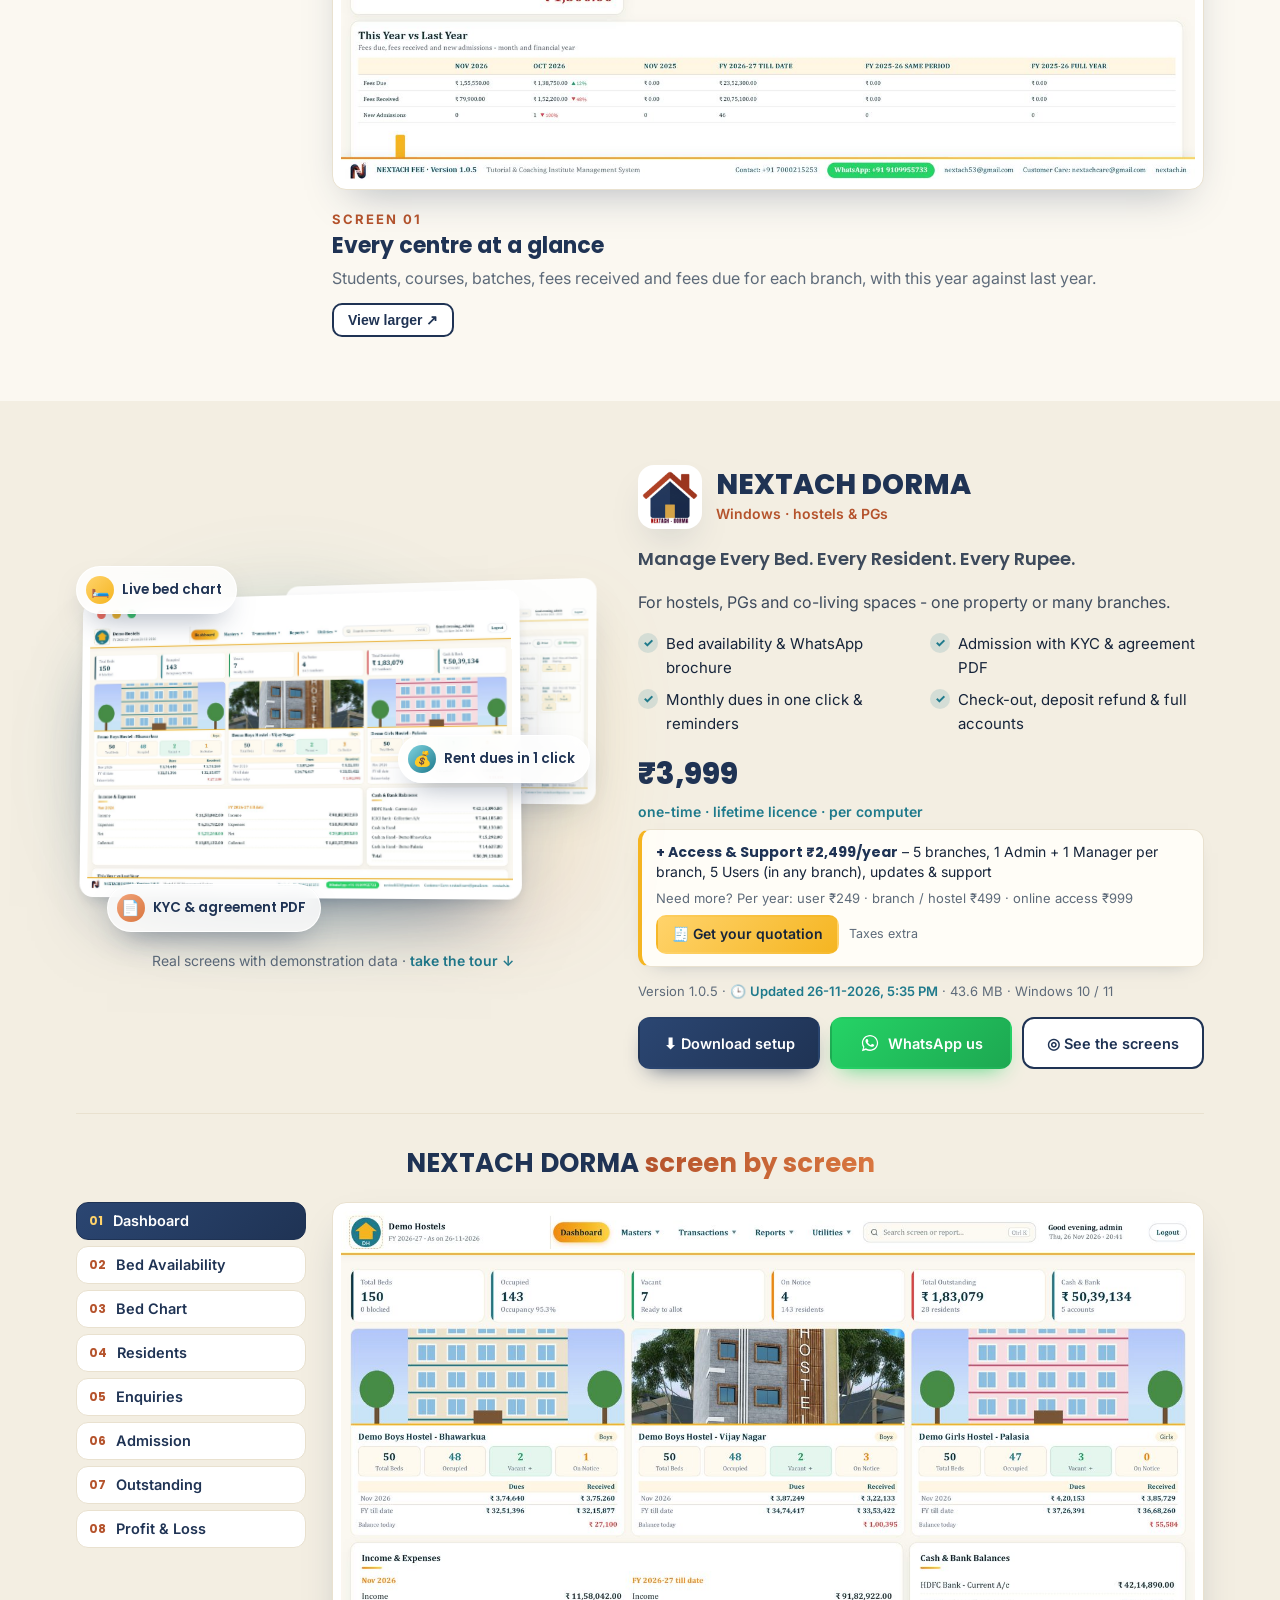
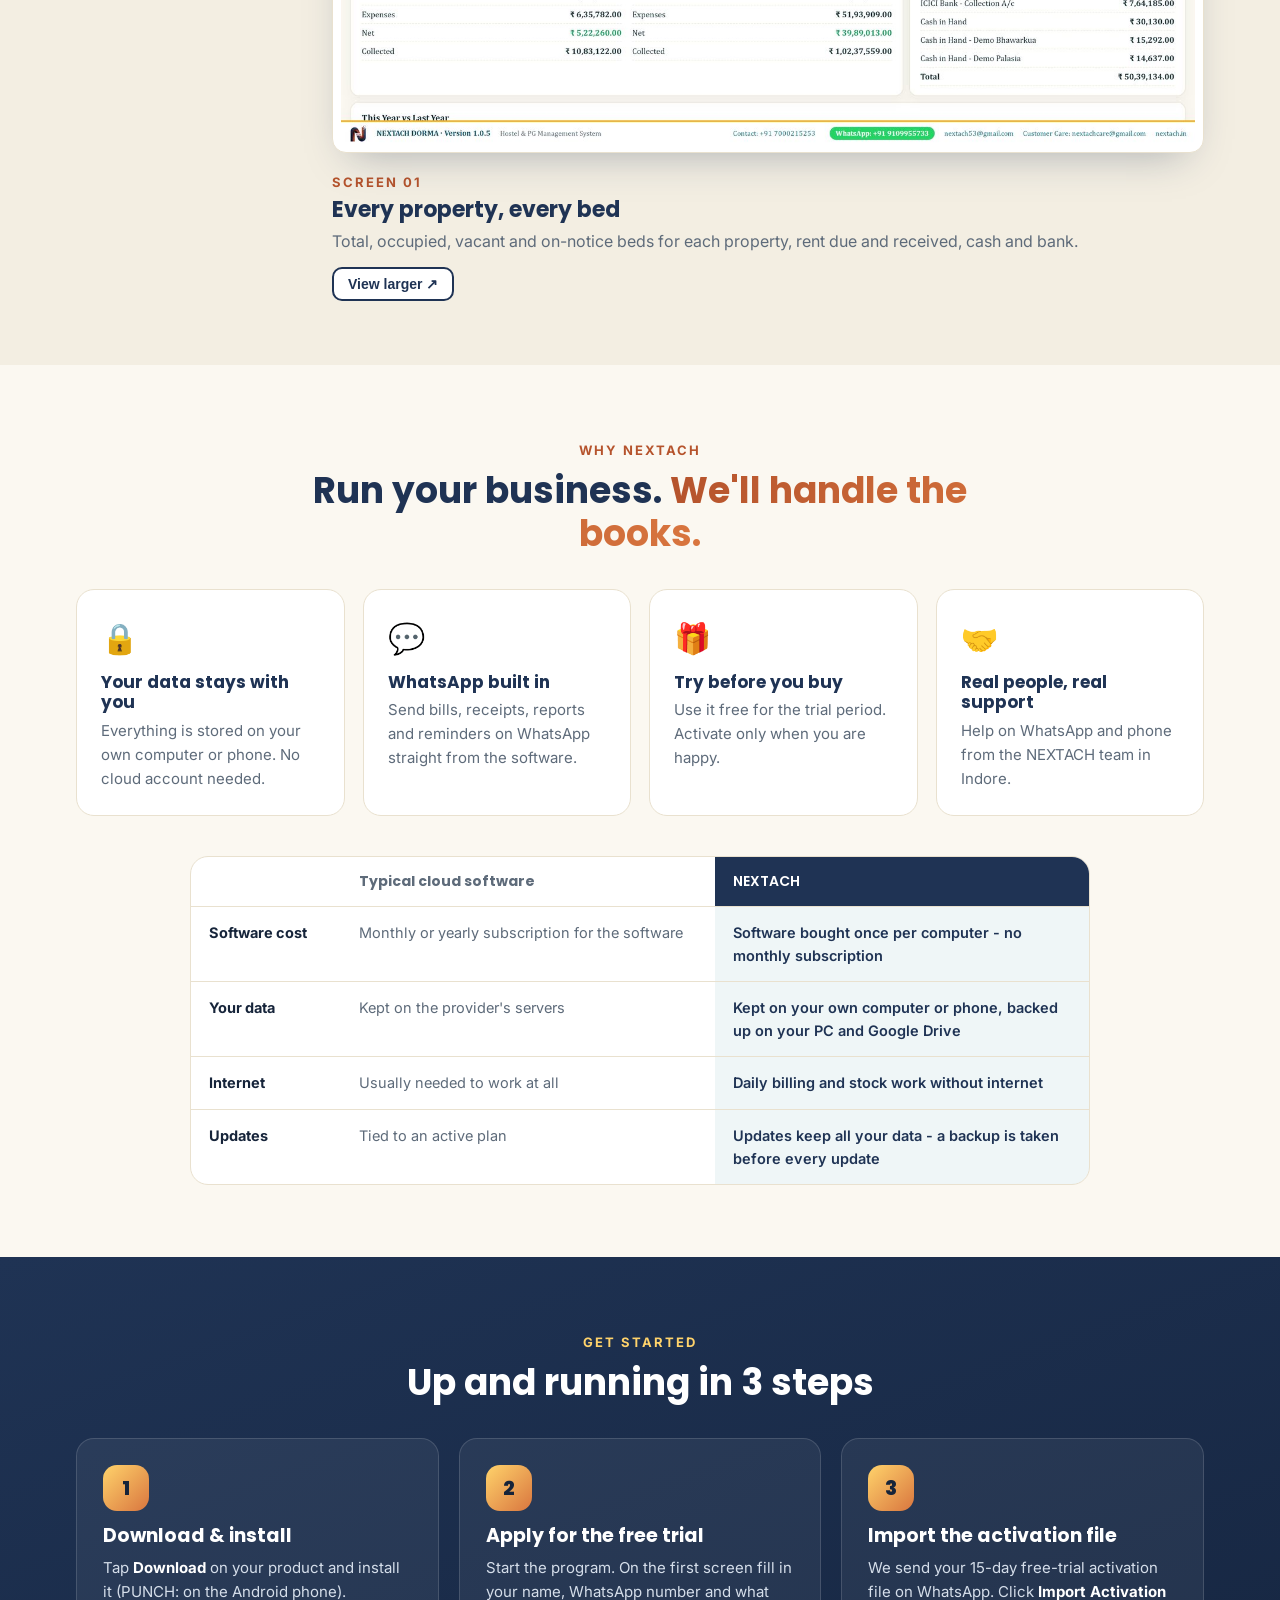
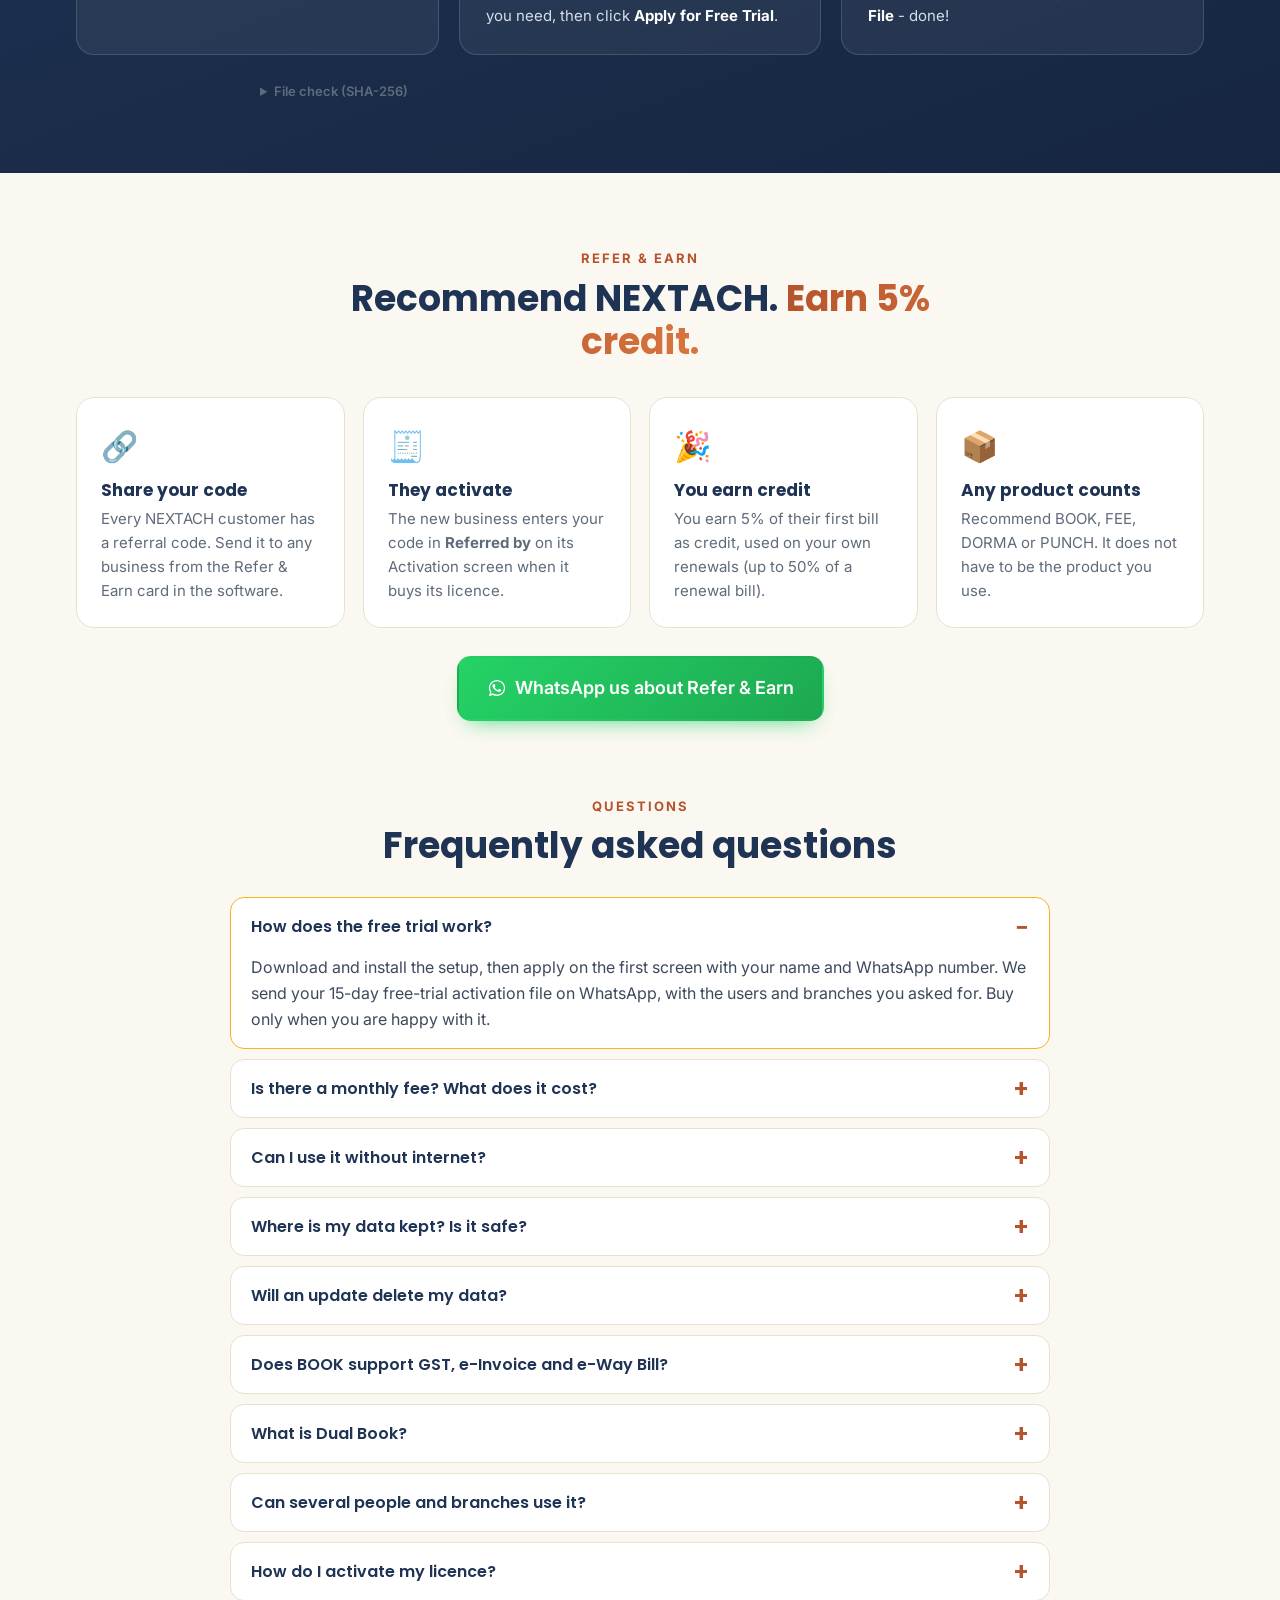
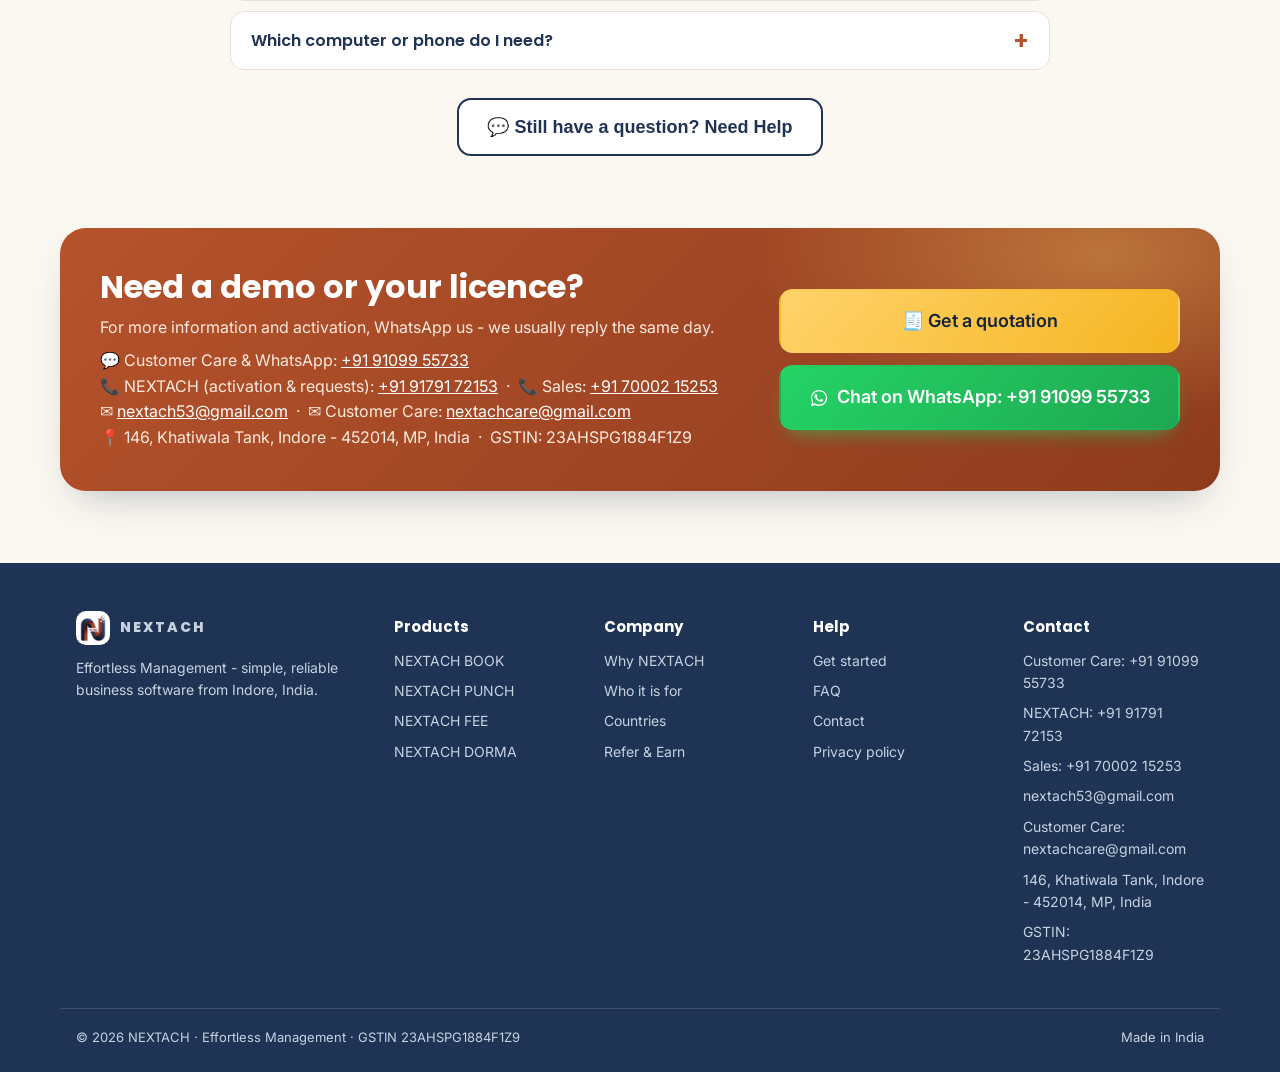
==== commit 78354cb7: "Update index.html (Super Admin)" ====
--- a/index.html
+++ b/index.html
@@ -27,7 +27,7 @@
       "url": "https://nextach.in/",
       "logo": "https://nextach.in/nextach_mark.png",
       "email": "nextach53@gmail.com",
-      "telephone": ["+91-9109955733", "+91-7000215253"],
+      "telephone": ["+91-9109955733", "+91-9179172153", "+91-7000215253"],
       "address": {"@type": "PostalAddress", "addressLocality": "Indore", "addressRegion": "Madhya Pradesh", "postalCode": "452014", "addressCountry": "IN"},
       "contactPoint": {"@type": "ContactPoint", "telephone": "+91-9109955733", "email": "nextachcare@gmail.com", "contactType": "customer support", "availableLanguage": ["English", "Hindi"]}
     },
@@ -433,7 +433,8 @@
     <div>
       <h2>Need a demo or your licence?</h2>
       <p>For more information and activation, WhatsApp us - we usually reply the same day.</p>
-      <p class="lines">📞 <a href="tel:+919109955733">+91 91099 55733</a> &nbsp;·&nbsp; 📞 <a href="tel:+917000215253">+91 70002 15253</a><br>
+      <p class="lines">💬 Customer Care &amp; WhatsApp: <a href="tel:+919109955733">+91 91099 55733</a><br>
+        📞 NEXTACH (activation &amp; requests): <a href="tel:+919179172153">+91 91791 72153</a> &nbsp;·&nbsp; 📞 Sales: <a href="tel:+917000215253">+91 70002 15253</a><br>
         ✉ <a href="mailto:nextach53@gmail.com">nextach53@gmail.com</a> &nbsp;·&nbsp; ✉ Customer Care: <a href="mailto:nextachcare@gmail.com">nextachcare@gmail.com</a><br>
         📍 146, Khatiwala Tank, Indore - 452014, MP, India &nbsp;·&nbsp; GSTIN: 23AHSPG1884F1Z9</p>
     </div>
@@ -449,7 +450,7 @@
     <div><h5>Products</h5><a href="#book">NEXTACH BOOK</a><a href="#punch">NEXTACH PUNCH</a><a href="#fee">NEXTACH FEE</a><a href="#dorma">NEXTACH DORMA</a></div>
     <div><h5>Company</h5><a href="#why">Why NEXTACH</a><a href="#businesses">Who it is for</a><a href="#countries">Countries</a><a href="#referral">Refer &amp; Earn</a></div>
     <div><h5>Help</h5><a href="#activate">Get started</a><a href="#faq">FAQ</a><a href="#contact">Contact</a><a href="privacy.html">Privacy policy</a></div>
-    <div><h5>Contact</h5><a href="tel:+919109955733">+91 91099 55733</a><a href="tel:+917000215253">+91 70002 15253</a><a href="mailto:nextach53@gmail.com">nextach53@gmail.com</a><a href="mailto:nextachcare@gmail.com">Customer Care: nextachcare@gmail.com</a><span>146, Khatiwala Tank, Indore - 452014, MP, India</span><span>GSTIN: 23AHSPG1884F1Z9</span></div>
+    <div><h5>Contact</h5><a href="tel:+919109955733">Customer Care: +91 91099 55733</a><a href="tel:+919179172153">NEXTACH: +91 91791 72153</a><a href="tel:+917000215253">Sales: +91 70002 15253</a><a href="mailto:nextach53@gmail.com">nextach53@gmail.com</a><a href="mailto:nextachcare@gmail.com">Customer Care: nextachcare@gmail.com</a><span>146, Khatiwala Tank, Indore - 452014, MP, India</span><span>GSTIN: 23AHSPG1884F1Z9</span></div>
   </div>
   <div class="wrap foot-bottom"><span>© 2026 NEXTACH · Effortless Management · GSTIN 23AHSPG1884F1Z9</span><span>Made in India</span></div>
 </footer>
@@ -471,6 +472,6 @@
   <button type="button" class="ask-btn ask-open" aria-controls="ask-panel" aria-expanded="false"><svg viewBox="0 0 32 32" width="22" height="22" aria-hidden="true"><use href="#wa-ico"></use></svg>Need Help</button>
 </aside>
 
-<script src="site.js?v=7ce15ae0"></script>
+<script src="site.js?v=9b303029"></script>
 </body>
 </html>
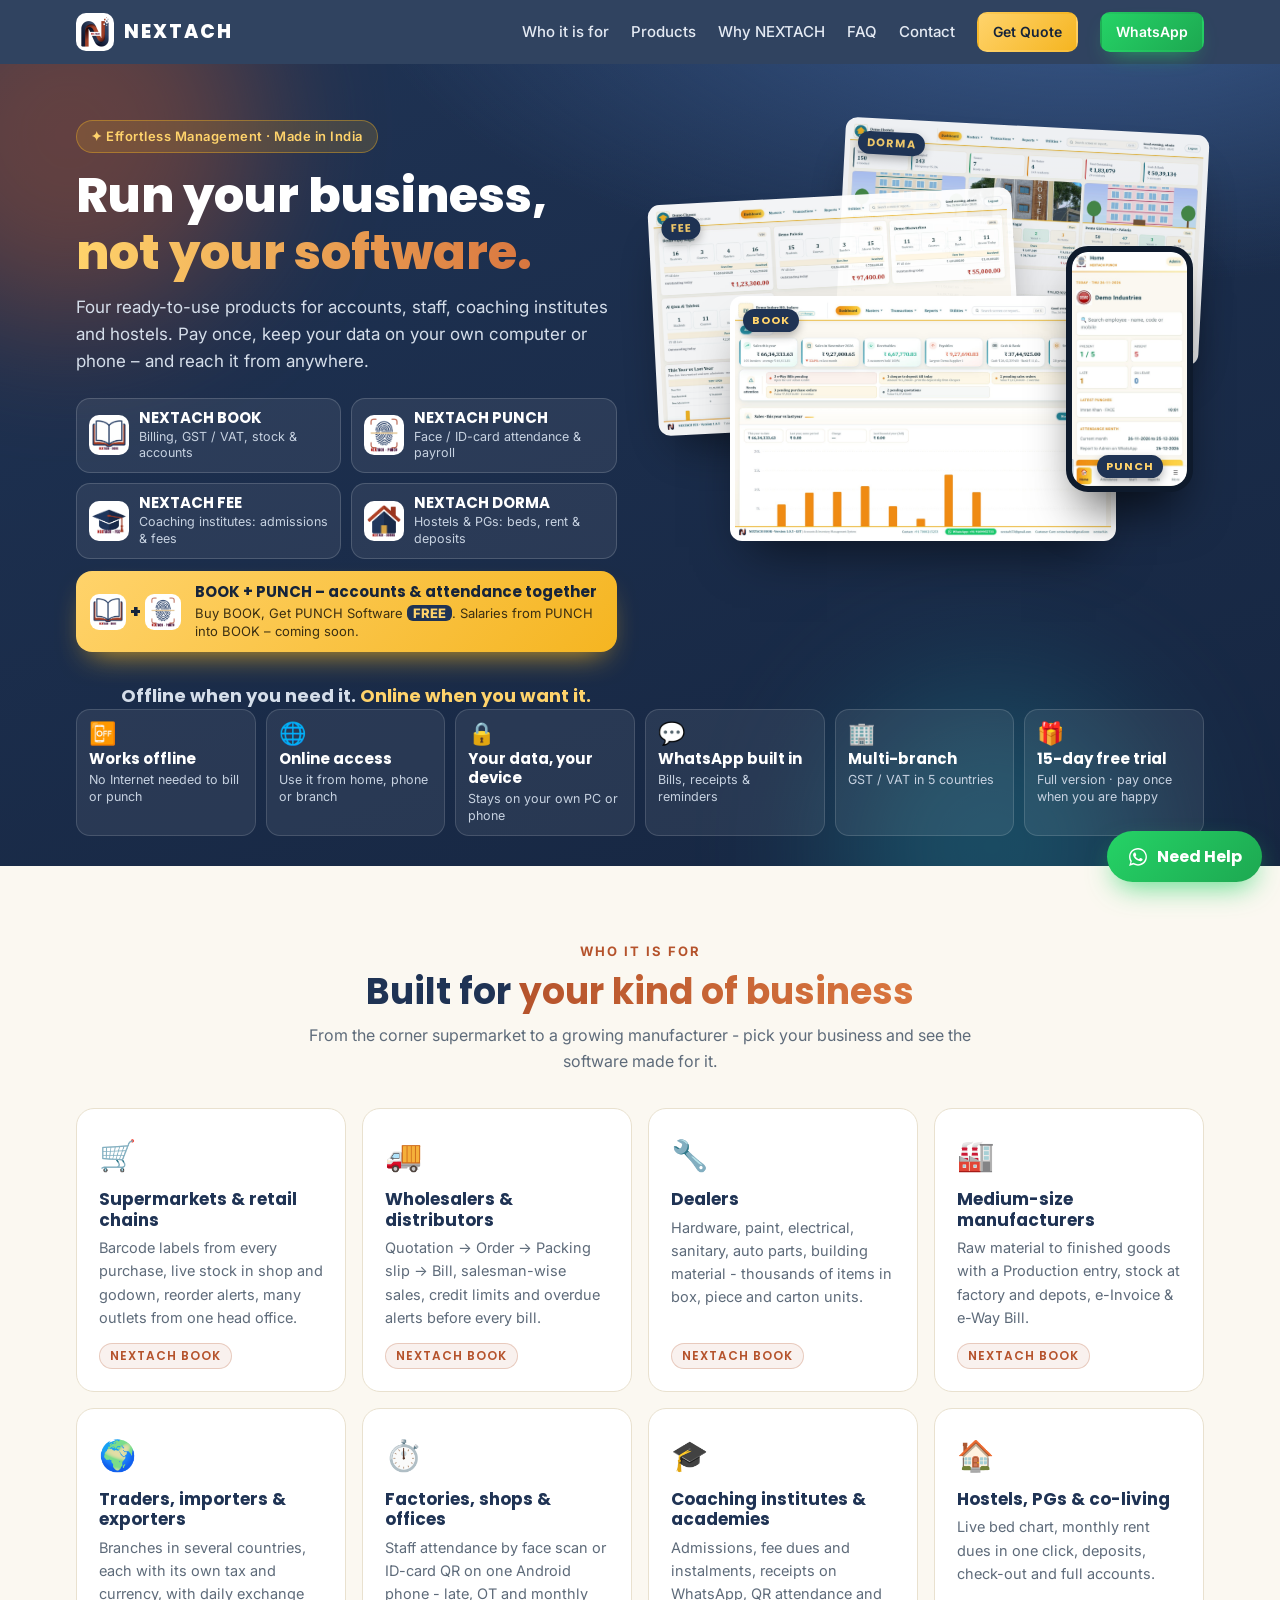
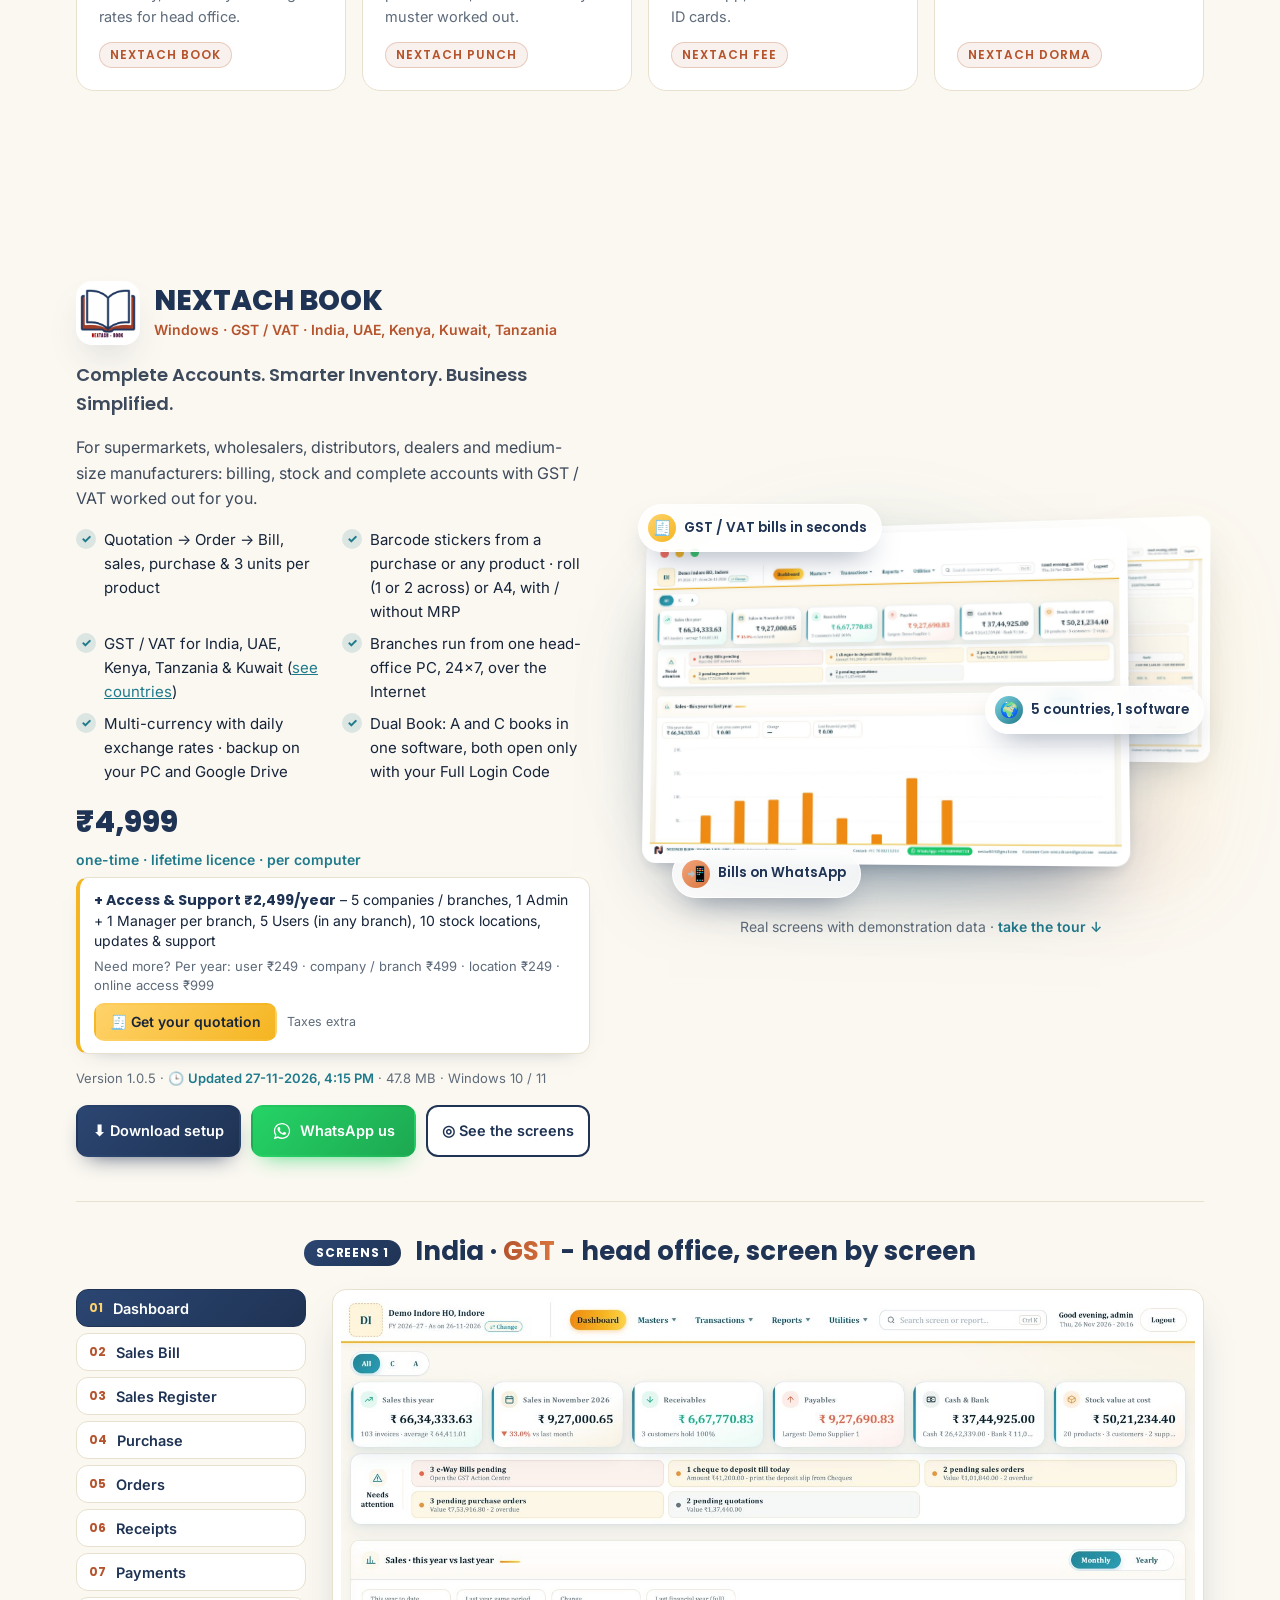
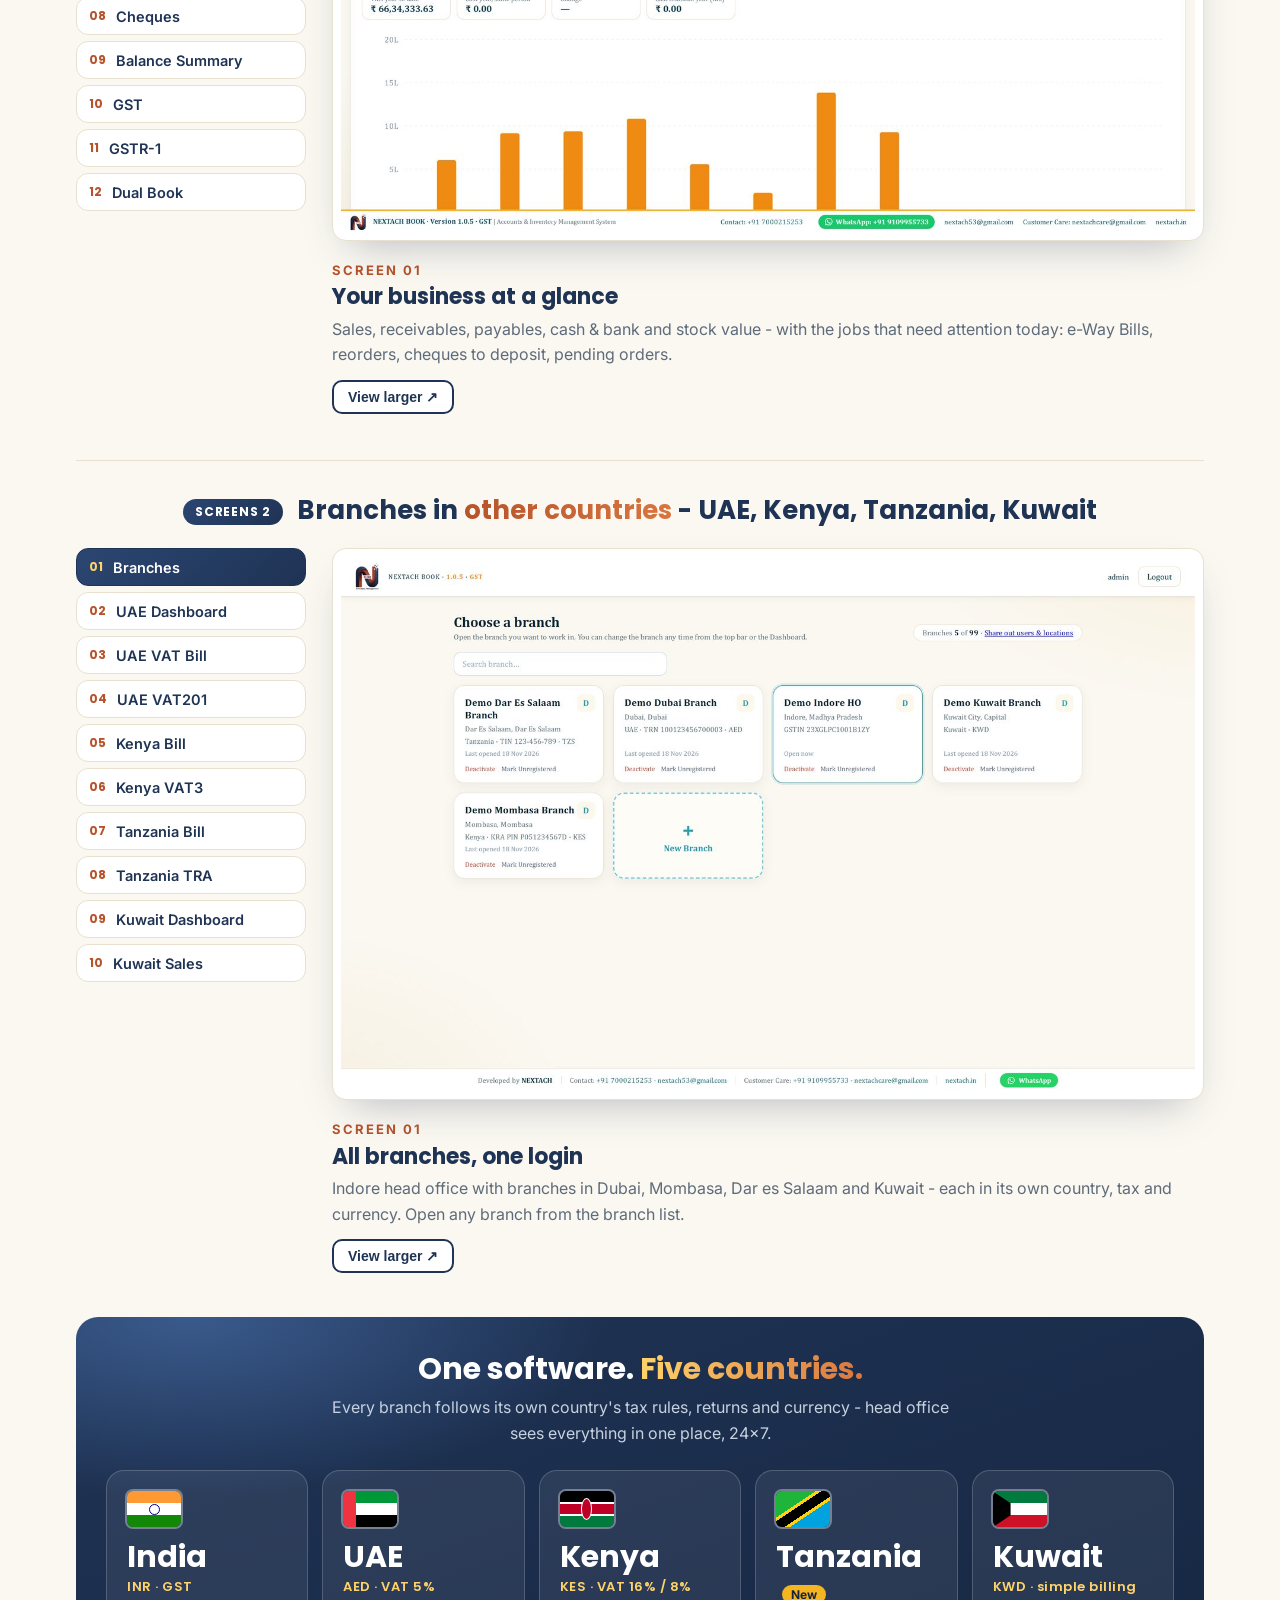
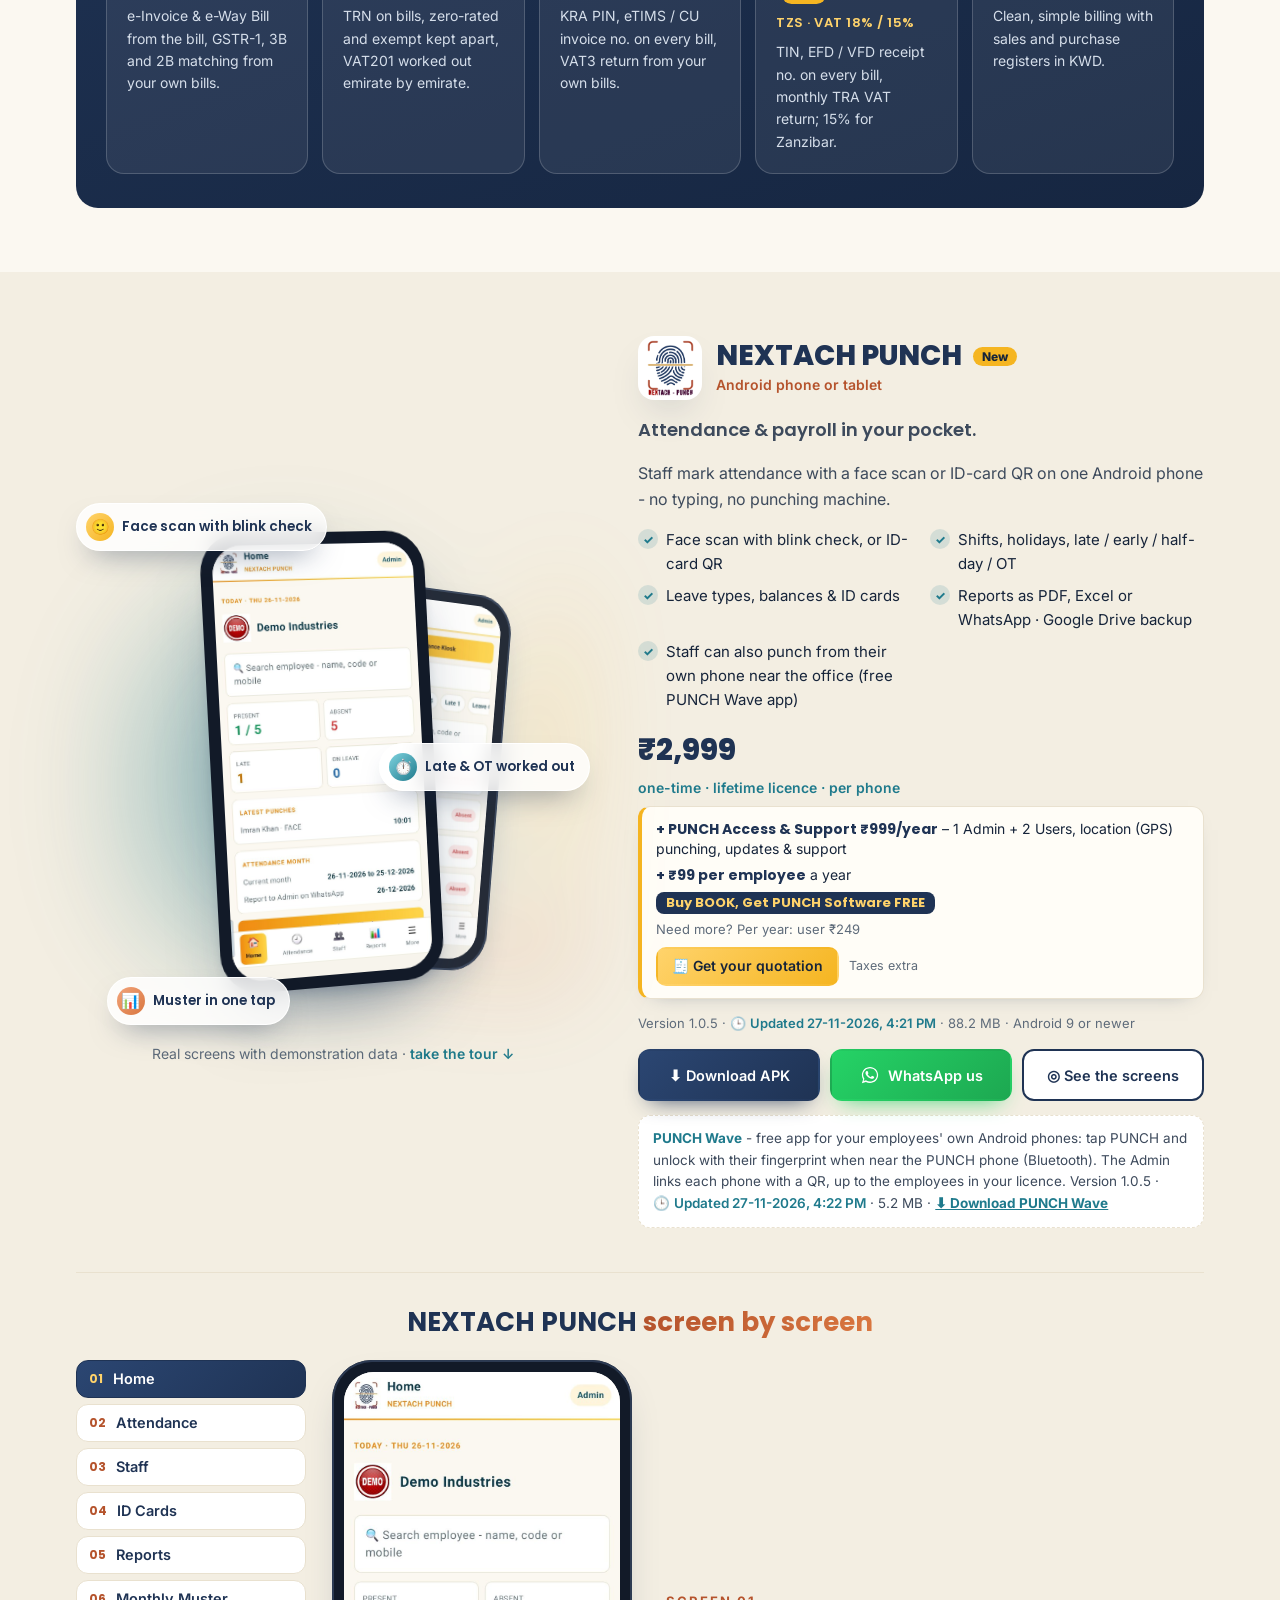
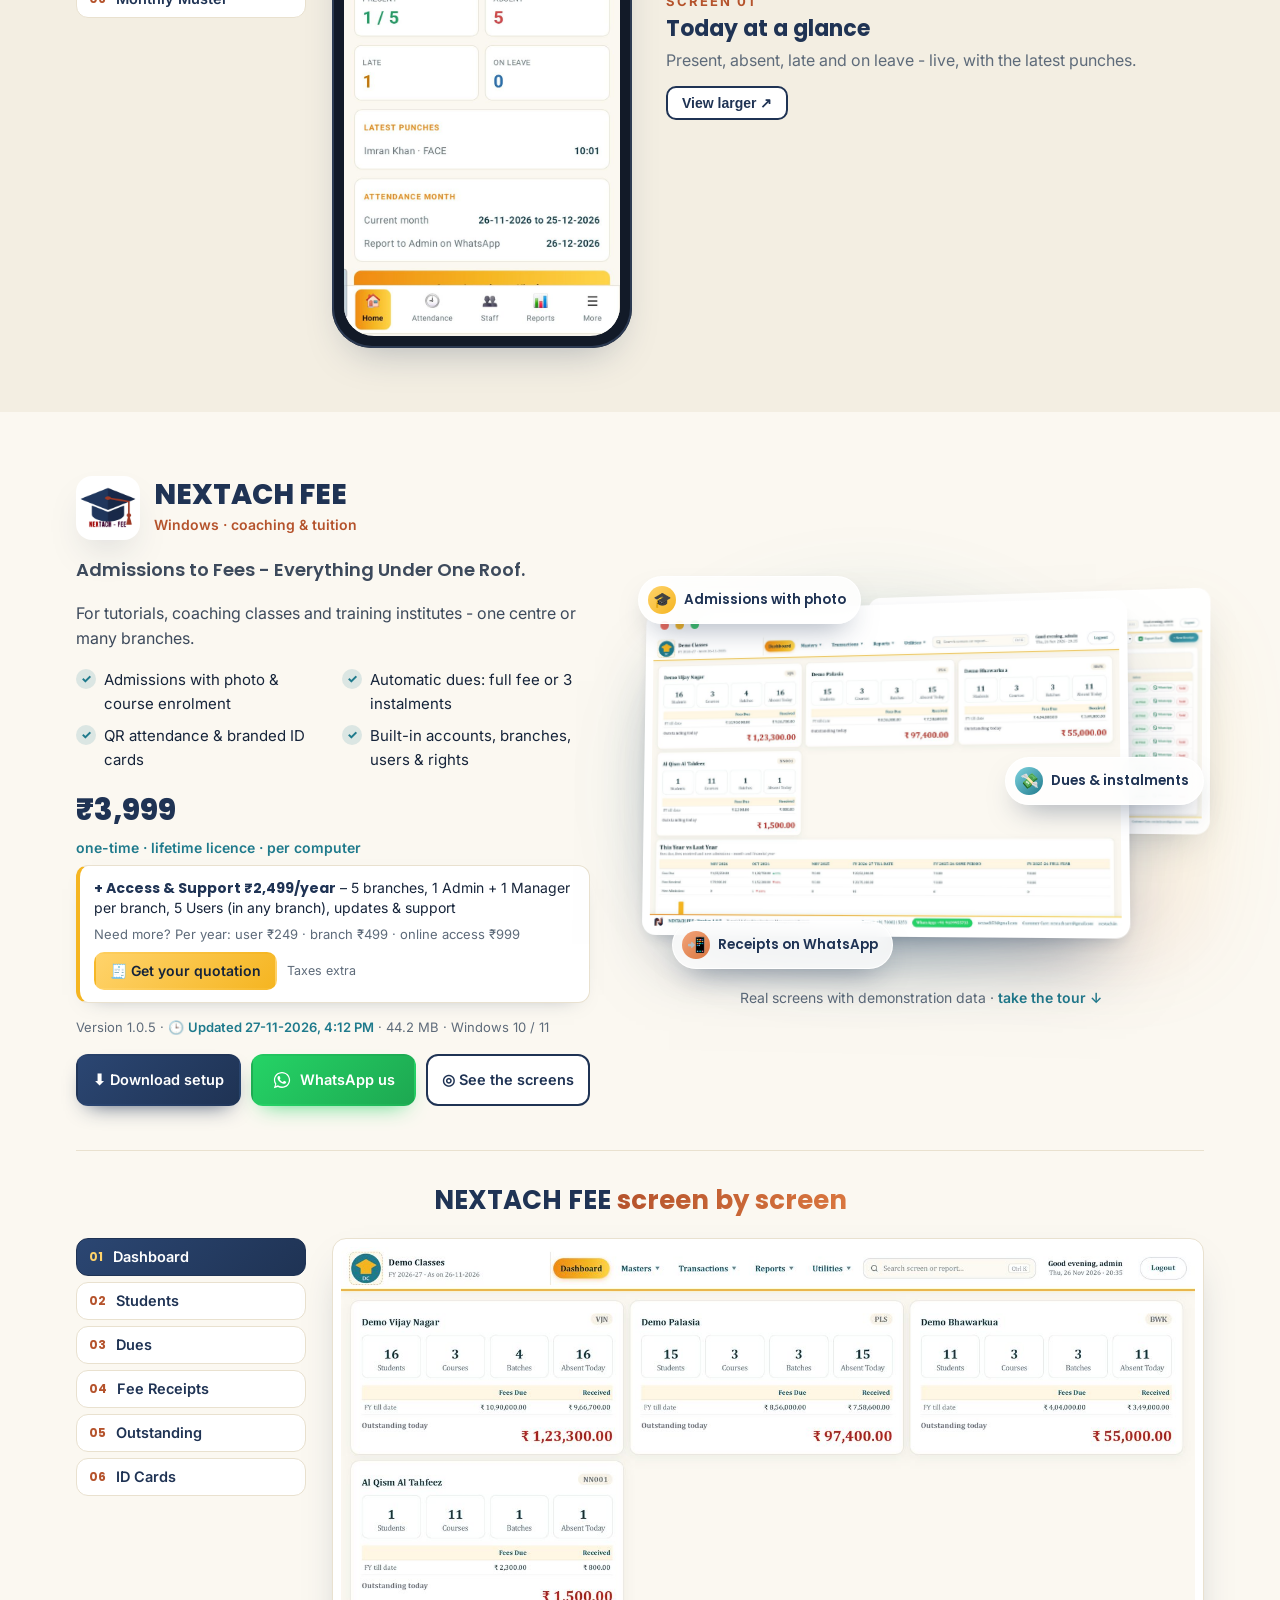
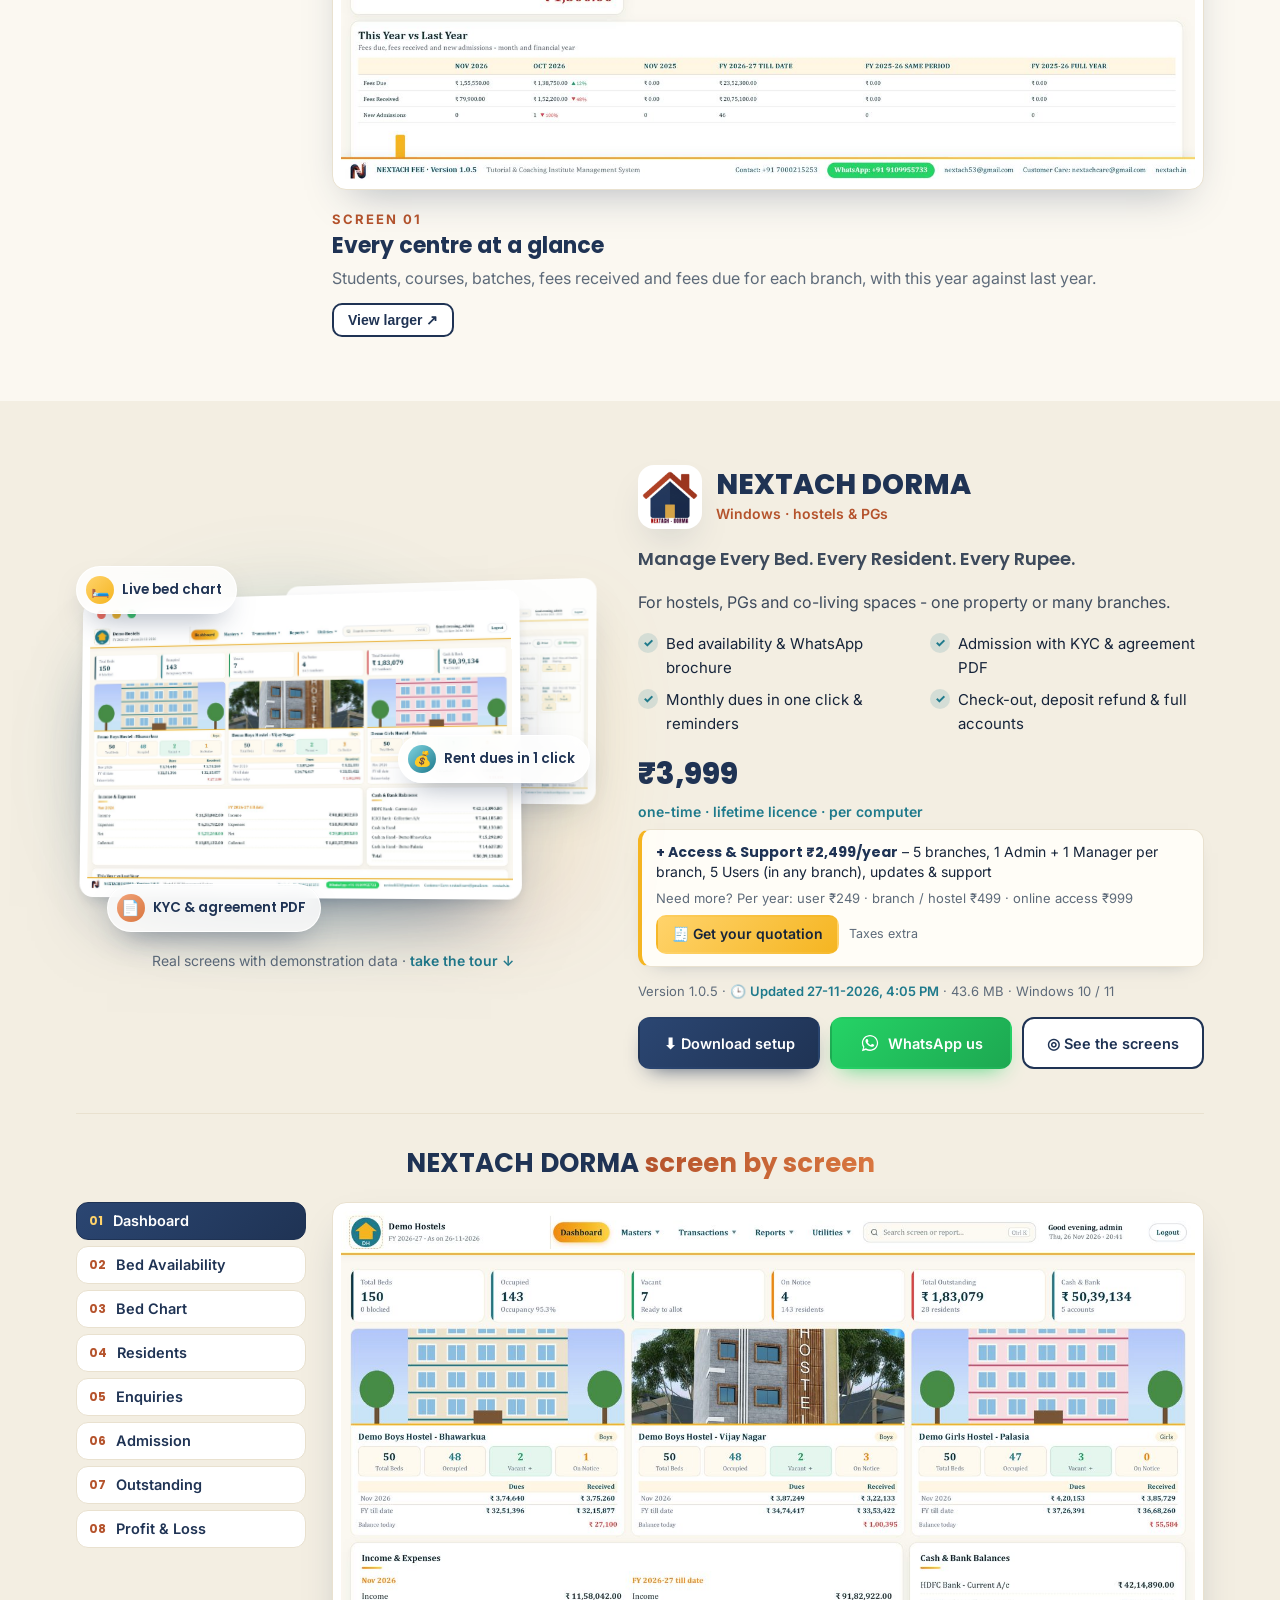
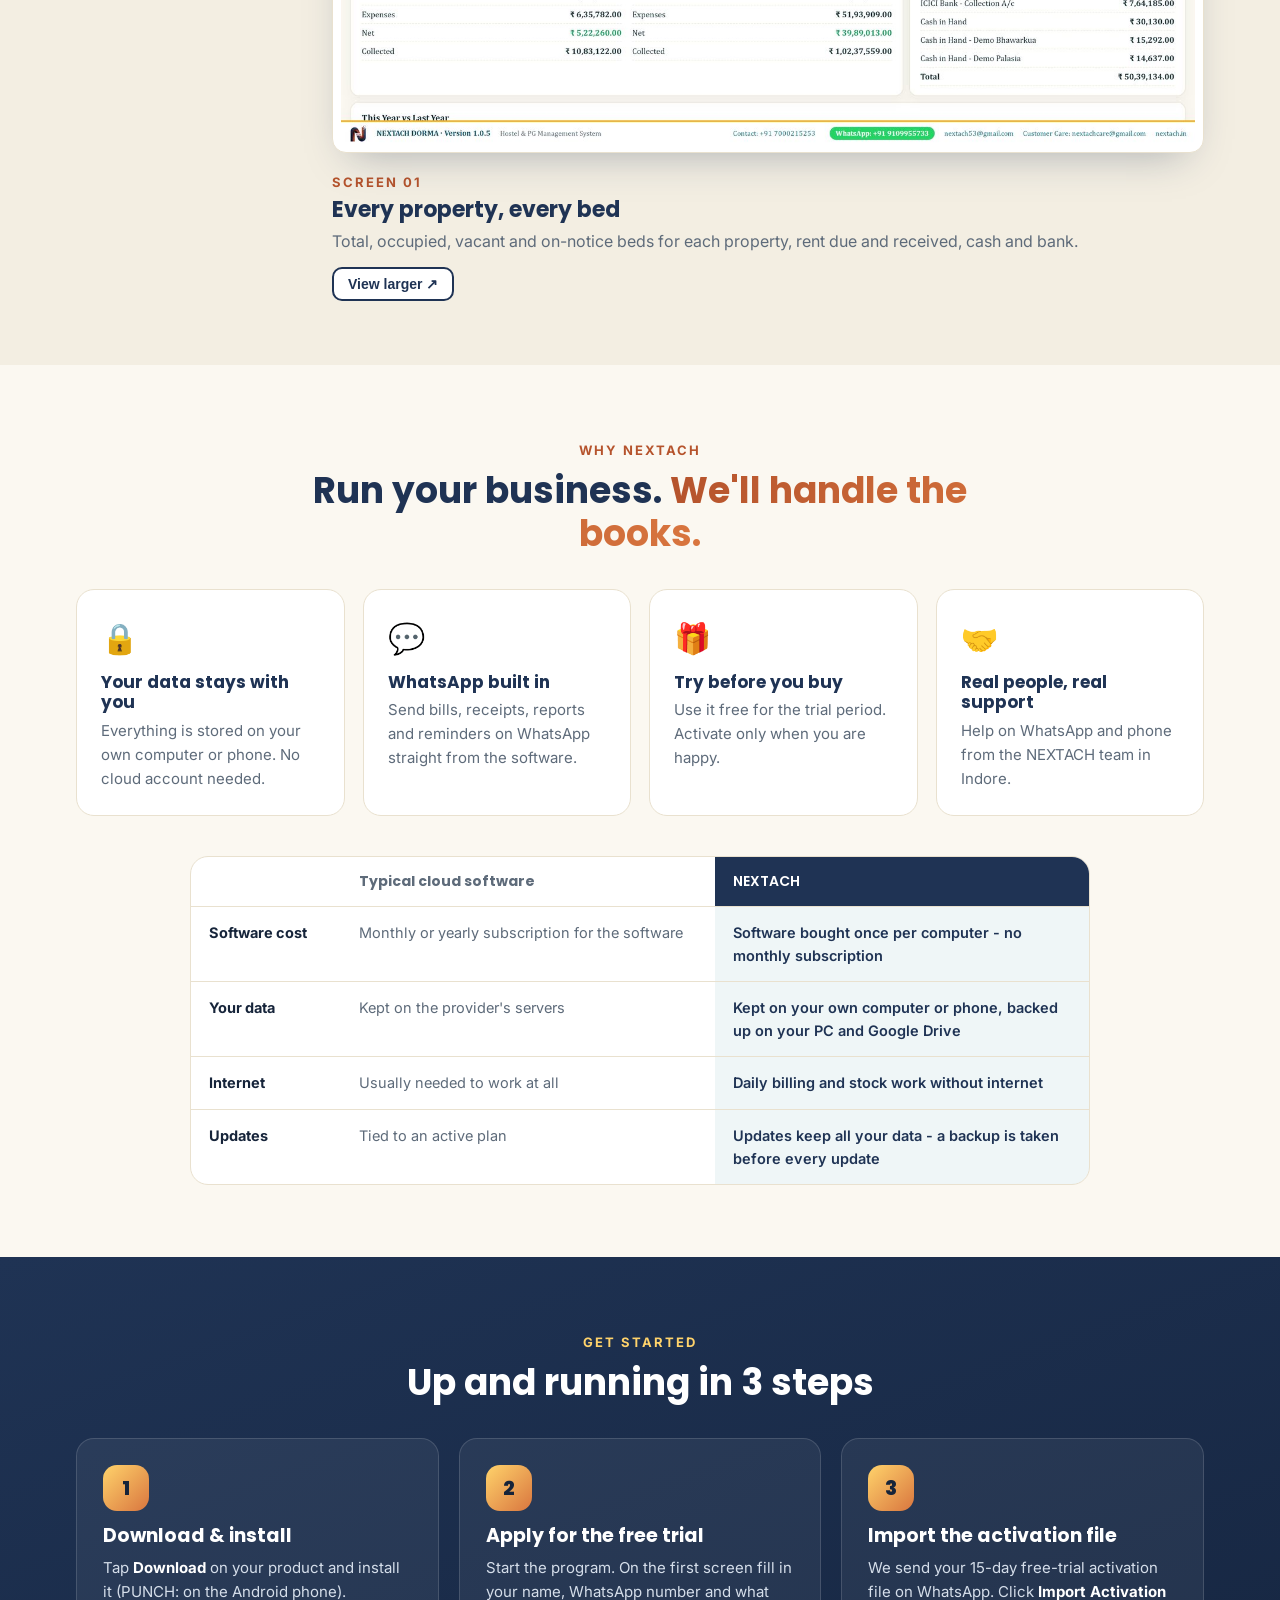
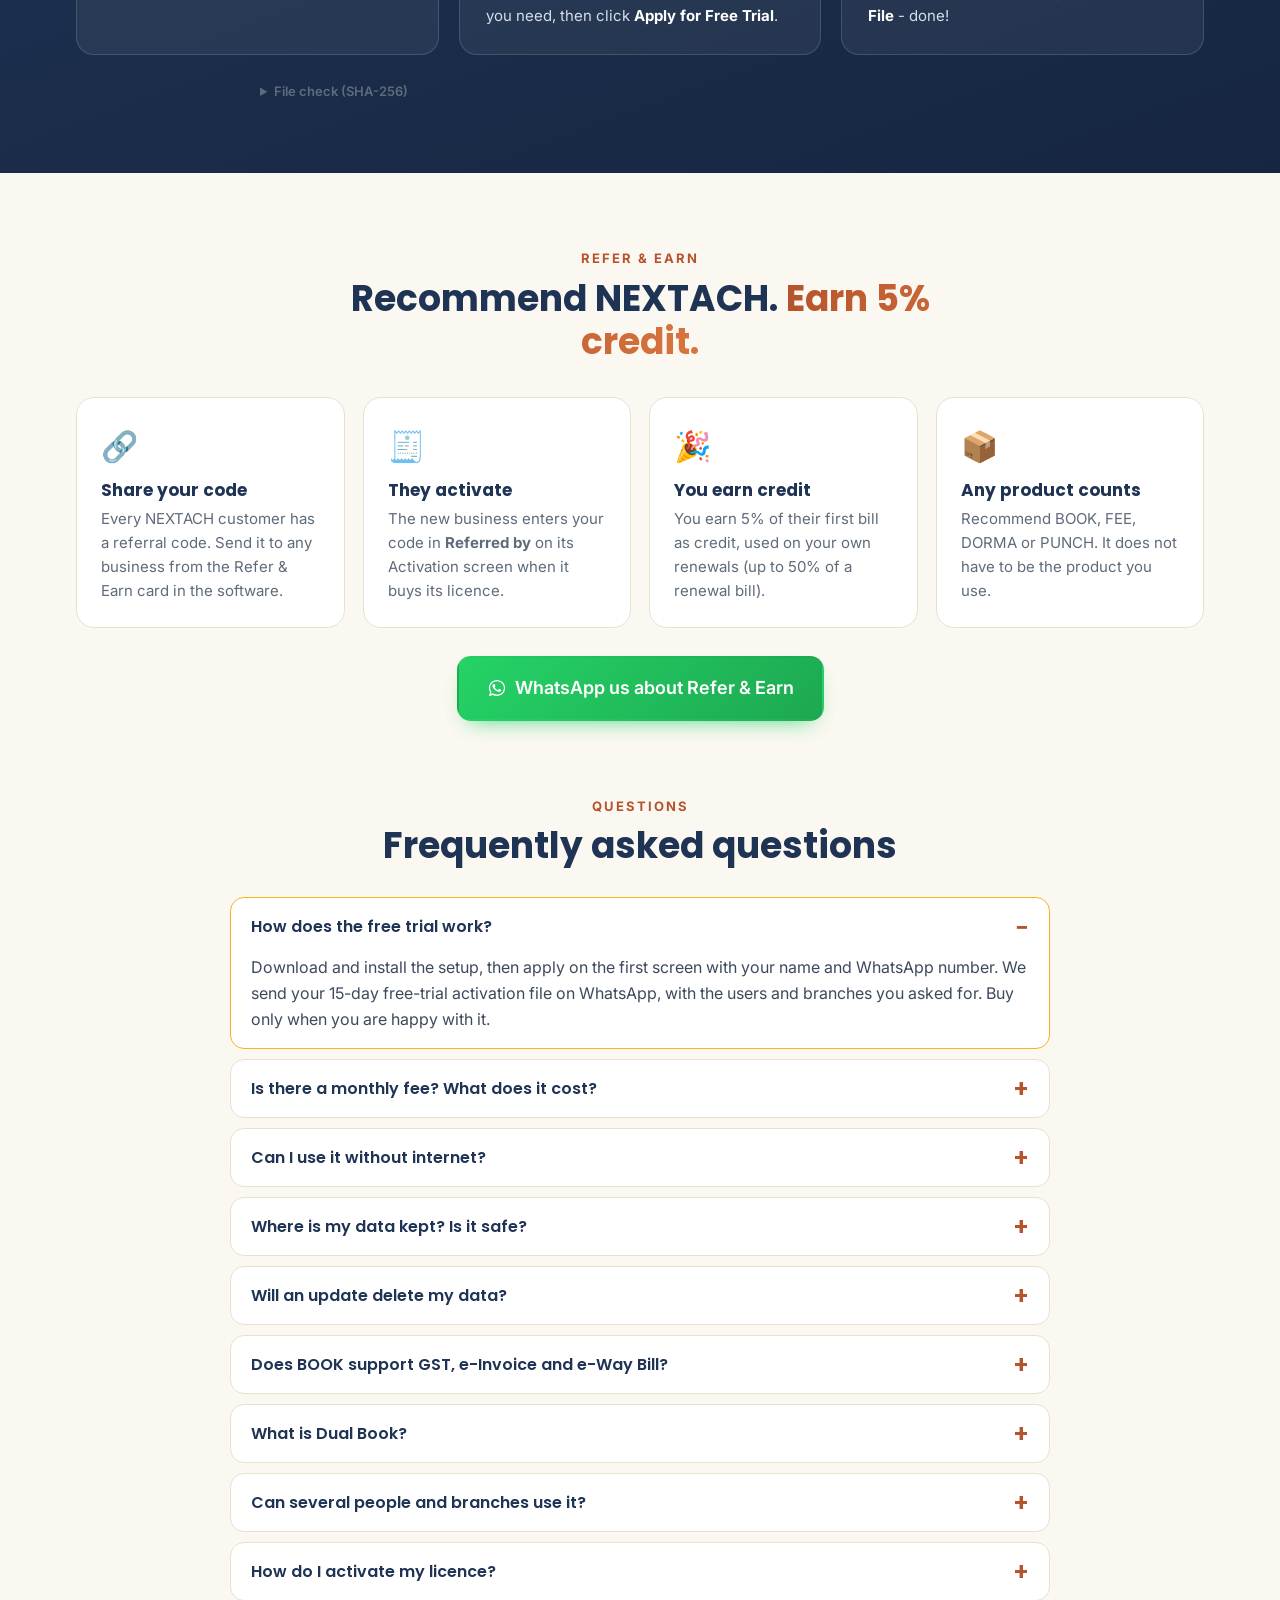
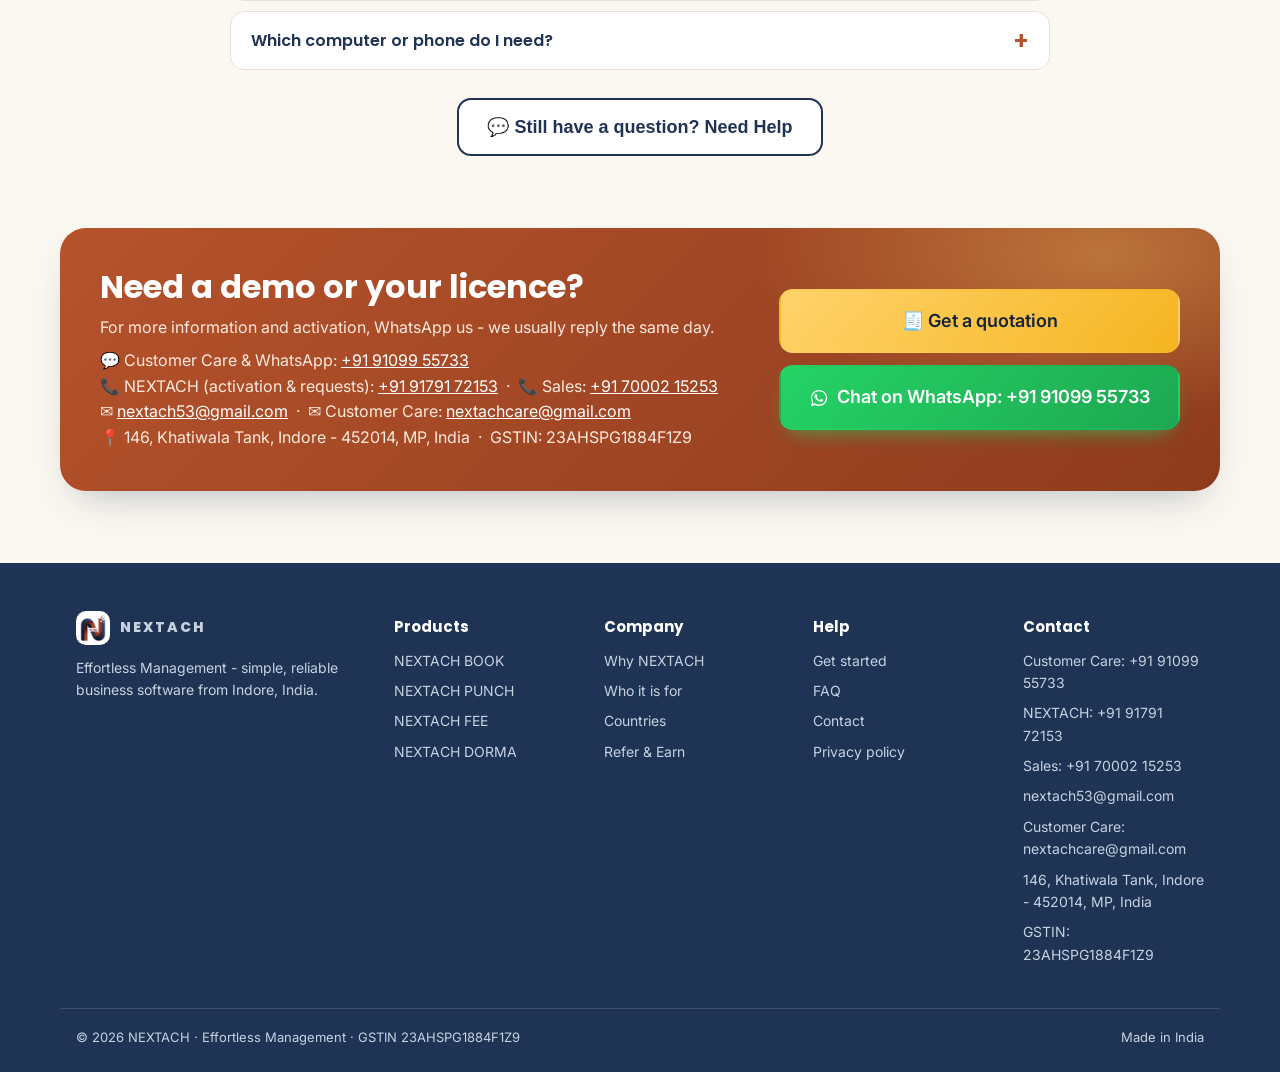
==== commit 4d76b192: "Update index.html (Super Admin)" ====
--- a/index.html
+++ b/index.html
@@ -145,7 +145,7 @@
         </ul>
         <p class="price" data-nx-price="NX-BOOK" data-unit="per computer"><span class="now">₹4,999</span><span class="once">one-time · lifetime licence · per computer</span></p>
         <ul class="p-plan" data-nx-plan="BOOK"><li><b>+ Access &amp; Support ₹2,499/year</b> &ndash; 5 companies / branches, 1 Admin + 1 Manager per branch, 5 Users (in any branch), 10 stock locations, updates &amp; support</li><li>Need more? Per year: user ₹249 · company / branch ₹499 · location ₹249 · online access ₹999</li><li class="q"><a class="btn btn-quote btn-sm" href="quote.html#book">🧾 Get your quotation</a> Taxes extra</li></ul>
-        <p class="meta">Version 1.0.5 · <span class="upd" title="Date and time this file was last updated (India time)">Updated 26-11-2026, 5:44 PM</span> · 47.8 MB · Windows 10 / 11</p>
+        <p class="meta">Version 1.0.5 · <span class="upd" title="Date and time this file was last updated (India time)">Updated 27-11-2026, 4:15 PM</span> · 47.8 MB · Windows 10 / 11</p>
         <div class="actions"><a class="btn btn-main dl" data-file="NEXTACH_BOOK_Setup_V1.0.5.exe" href="#">⬇ Download setup</a><a class="btn btn-wa act" title="WhatsApp for more information and activation"><svg class="wa-ico" viewBox="0 0 32 32" aria-hidden="true"><use href="#wa-ico"></use></svg>WhatsApp us</a><a class="btn btn-line" href="#book-tour" title="See every screen of NEXTACH BOOK">◎ See the screens</a></div>
       </div>
       <div class="p-art"><a class="showcase sc-browser" href="#book-tour" aria-label="See the NEXTACH BOOK screens"><span class="sc-glow" aria-hidden="true"></span><div class="browser sc-back"><i></i><i></i><i></i><img src="tour_book_sale_entry.jpg" alt="" loading="lazy"></div><div class="browser sc-front"><i></i><i></i><i></i><img src="tour_book_dashboard.jpg" alt="NEXTACH BOOK screen with demonstration data" loading="lazy"></div><span class="sc-chip c1"><b>🧾</b>GST / VAT bills in seconds</span><span class="sc-chip c2"><b>🌍</b>5 countries, 1 software</span><span class="sc-chip c3"><b>📲</b>Bills on WhatsApp</span></a><p class="p-cap">Real screens with demonstration data · <a href="#book-tour">take the tour ↓</a></p></div>
@@ -226,9 +226,9 @@
         </ul>
         <p class="price" data-nx-price="NX-PUNCH" data-unit="per phone"><span class="now">₹2,999</span><span class="once">one-time · lifetime licence · per phone</span></p>
         <ul class="p-plan" data-nx-plan="PUNCH"><li><b>+ PUNCH Access &amp; Support ₹999/year</b> &ndash; 1 Admin + 2 Users, location (GPS) punching, updates &amp; support</li><li><b>+ ₹99 per employee</b> a year</li><li><b class="free">Buy BOOK, Get PUNCH Software FREE</b></li><li>Need more? Per year: user ₹249</li><li class="q"><a class="btn btn-quote btn-sm" href="quote.html#punch">🧾 Get your quotation</a> Taxes extra</li></ul>
-        <p class="meta">Version 1.0.5 · <span class="upd" title="Date and time this file was last updated (India time)">Updated 27-11-2026, 2:03 PM</span> · 88.2 MB · Android 9 or newer</p>
+        <p class="meta">Version 1.0.5 · <span class="upd" title="Date and time this file was last updated (India time)">Updated 27-11-2026, 4:21 PM</span> · 88.2 MB · Android 9 or newer</p>
         <div class="actions"><a class="btn btn-main dl" data-file="NEXTACH_PUNCH_V1.0.5.apk" href="#">⬇ Download APK</a><a class="btn btn-wa act" title="WhatsApp for more information and activation"><svg class="wa-ico" viewBox="0 0 32 32" aria-hidden="true"><use href="#wa-ico"></use></svg>WhatsApp us</a><a class="btn btn-line" href="#punch-tour" title="See every screen of NEXTACH PUNCH">◎ See the screens</a></div>
-        <p class="wave-dl" id="wave" data-product="NEXTACH PUNCH WAVE"><b>PUNCH Wave</b> - free app for your employees' own Android phones: tap PUNCH and unlock with their fingerprint when near the PUNCH phone (Bluetooth). The Admin links each phone with a QR, up to the employees in your licence. <span data-meta="PUNCH_WAVE">Version 1.0.5 · <span class="upd" title="Date and time this file was last updated (India time)">Updated 27-11-2026, 2:05 PM</span> · 5.2 MB</span> · <a class="dl" data-file="NEXTACH_PUNCH_WAVE_V1.0.5.apk" href="#">⬇ Download PUNCH Wave</a></p>
+        <p class="wave-dl" id="wave" data-product="NEXTACH PUNCH WAVE"><b>PUNCH Wave</b> - free app for your employees' own Android phones: tap PUNCH and unlock with their fingerprint when near the PUNCH phone (Bluetooth). The Admin links each phone with a QR, up to the employees in your licence. <span data-meta="PUNCH_WAVE">Version 1.0.5 · <span class="upd" title="Date and time this file was last updated (India time)">Updated 27-11-2026, 4:22 PM</span> · 5.2 MB</span> · <a class="dl" data-file="NEXTACH_PUNCH_WAVE_V1.0.5.apk" href="#">⬇ Download PUNCH Wave</a></p>
       </div>
       <div class="p-art"><a class="showcase sc-phone" href="#punch-tour" aria-label="See the NEXTACH PUNCH screens"><span class="sc-glow" aria-hidden="true"></span><div class="phone sc-back"><div class="screen"><img src="tour_punch_attendance.jpg" alt="" loading="lazy"></div></div><div class="phone sc-front"><div class="screen"><img src="tour_punch_home.jpg" alt="NEXTACH PUNCH screen with demonstration data" loading="lazy"></div></div><span class="sc-chip c1"><b>🙂</b>Face scan with blink check</span><span class="sc-chip c2"><b>⏱️</b>Late &amp; OT worked out</span><span class="sc-chip c3"><b>📊</b>Muster in one tap</span></a><p class="p-cap">Real screens with demonstration data · <a href="#punch-tour">take the tour ↓</a></p></div>
       </div>
@@ -268,7 +268,7 @@
         </ul>
         <p class="price" data-nx-price="NX-FEE" data-unit="per computer"><span class="now">₹3,999</span><span class="once">one-time · lifetime licence · per computer</span></p>
         <ul class="p-plan" data-nx-plan="FEE"><li><b>+ Access &amp; Support ₹2,499/year</b> &ndash; 5 branches, 1 Admin + 1 Manager per branch, 5 Users (in any branch), updates &amp; support</li><li>Need more? Per year: user ₹249 · branch ₹499 · online access ₹999</li><li class="q"><a class="btn btn-quote btn-sm" href="quote.html#fee">🧾 Get your quotation</a> Taxes extra</li></ul>
-        <p class="meta">Version 1.0.5 · <span class="upd" title="Date and time this file was last updated (India time)">Updated 26-11-2026, 5:41 PM</span> · 44.3 MB · Windows 10 / 11</p>
+        <p class="meta">Version 1.0.5 · <span class="upd" title="Date and time this file was last updated (India time)">Updated 27-11-2026, 4:12 PM</span> · 44.2 MB · Windows 10 / 11</p>
         <div class="actions"><a class="btn btn-main dl" data-file="NEXTACH_FEE_Setup_V1.0.5.exe" href="#">⬇ Download setup</a><a class="btn btn-wa act" title="WhatsApp for more information and activation"><svg class="wa-ico" viewBox="0 0 32 32" aria-hidden="true"><use href="#wa-ico"></use></svg>WhatsApp us</a><a class="btn btn-line" href="#fee-tour" title="See every screen of NEXTACH FEE">◎ See the screens</a></div>
       </div>
       <div class="p-art"><a class="showcase sc-browser" href="#fee-tour" aria-label="See the NEXTACH FEE screens"><span class="sc-glow" aria-hidden="true"></span><div class="browser sc-back"><i></i><i></i><i></i><img src="tour_fee_receipts.jpg" alt="" loading="lazy"></div><div class="browser sc-front"><i></i><i></i><i></i><img src="tour_fee_dashboard.jpg" alt="NEXTACH FEE screen with demonstration data" loading="lazy"></div><span class="sc-chip c1"><b>🎓</b>Admissions with photo</span><span class="sc-chip c2"><b>💸</b>Dues &amp; instalments</span><span class="sc-chip c3"><b>📲</b>Receipts on WhatsApp</span></a><p class="p-cap">Real screens with demonstration data · <a href="#fee-tour">take the tour ↓</a></p></div>
@@ -309,7 +309,7 @@
         </ul>
         <p class="price" data-nx-price="NX-DORMA" data-unit="per computer"><span class="now">₹3,999</span><span class="once">one-time · lifetime licence · per computer</span></p>
         <ul class="p-plan" data-nx-plan="DORMA"><li><b>+ Access &amp; Support ₹2,499/year</b> &ndash; 5 branches, 1 Admin + 1 Manager per branch, 5 Users (in any branch), updates &amp; support</li><li>Need more? Per year: user ₹249 · branch / hostel ₹499 · online access ₹999</li><li class="q"><a class="btn btn-quote btn-sm" href="quote.html#dorma">🧾 Get your quotation</a> Taxes extra</li></ul>
-        <p class="meta">Version 1.0.5 · <span class="upd" title="Date and time this file was last updated (India time)">Updated 26-11-2026, 5:35 PM</span> · 43.6 MB · Windows 10 / 11</p>
+        <p class="meta">Version 1.0.5 · <span class="upd" title="Date and time this file was last updated (India time)">Updated 27-11-2026, 4:05 PM</span> · 43.6 MB · Windows 10 / 11</p>
         <div class="actions"><a class="btn btn-main dl" data-file="NEXTACH_DORMA_Setup_V1.0.5.exe" href="#">⬇ Download setup</a><a class="btn btn-wa act" title="WhatsApp for more information and activation"><svg class="wa-ico" viewBox="0 0 32 32" aria-hidden="true"><use href="#wa-ico"></use></svg>WhatsApp us</a><a class="btn btn-line" href="#dorma-tour" title="See every screen of NEXTACH DORMA">◎ See the screens</a></div>
       </div>
       <div class="p-art"><a class="showcase sc-browser" href="#dorma-tour" aria-label="See the NEXTACH DORMA screens"><span class="sc-glow" aria-hidden="true"></span><div class="browser sc-back"><i></i><i></i><i></i><img src="tour_dorma_occupancy.jpg" alt="" loading="lazy"></div><div class="browser sc-front"><i></i><i></i><i></i><img src="tour_dorma_dashboard.jpg" alt="NEXTACH DORMA screen with demonstration data" loading="lazy"></div><span class="sc-chip c1"><b>🛏️</b>Live bed chart</span><span class="sc-chip c2"><b>💰</b>Rent dues in 1 click</span><span class="sc-chip c3"><b>📄</b>KYC &amp; agreement PDF</span></a><p class="p-cap">Real screens with demonstration data · <a href="#dorma-tour">take the tour ↓</a></p></div>
@@ -379,11 +379,11 @@
         <p>We send your 15-day free-trial activation file on WhatsApp. Click <b>Import Activation File</b> -
           done!</p></div>
     </div>
-    <details class="sums reveal"><summary>File check (SHA-256)</summary><pre>100dac508b3d8f41cb1b1abedda4506ae1fb17e12f40773229741d38ed3ae6e5  NEXTACH_BOOK_Setup_V1.0.5.exe
-62a7537f3981db91e87ad558be997826acd770cf405af2584603c74fbeda9f8f  NEXTACH_PUNCH_V1.0.5.apk
-bbaa6ca952317c1744bef06a90ef4b37bf19fdc18429796d779858300791f9d7  NEXTACH_PUNCH_WAVE_V1.0.5.apk
-e66b530d5f4a0f1bf6f2dad329558858658bbbd0ca229b2c06f15cc8b7614d7e  NEXTACH_FEE_Setup_V1.0.5.exe
-e58723e25fd0b01fcda374fc28e040664dab55a74f299d79b6be74aeb6767788  NEXTACH_DORMA_Setup_V1.0.5.exe</pre></details>
+    <details class="sums reveal"><summary>File check (SHA-256)</summary><pre>7ea89ead0782123d01cf5d0af603aaeb64529098657a0a568792ca011029c72f  NEXTACH_BOOK_Setup_V1.0.5.exe
+ba2a8f6073a36316f764f32fa3f3cc3bfb0b02cbacf48f17a1b21fd22aea9b69  NEXTACH_PUNCH_V1.0.5.apk
+17c3a57173c300516887520696c2480e1b599362436cd627c606aec471dc7a59  NEXTACH_PUNCH_WAVE_V1.0.5.apk
+964ea274faa8fabcfcbe3977e9454f83cb37ca52e67ed760cb9e1fac73fada9e  NEXTACH_FEE_Setup_V1.0.5.exe
+02f7f6b93088e483b26b8cb7cee5d62ed3208e58c24df7faa5fc6b038208f3fb  NEXTACH_DORMA_Setup_V1.0.5.exe</pre></details>
   </div>
 </section>
 
